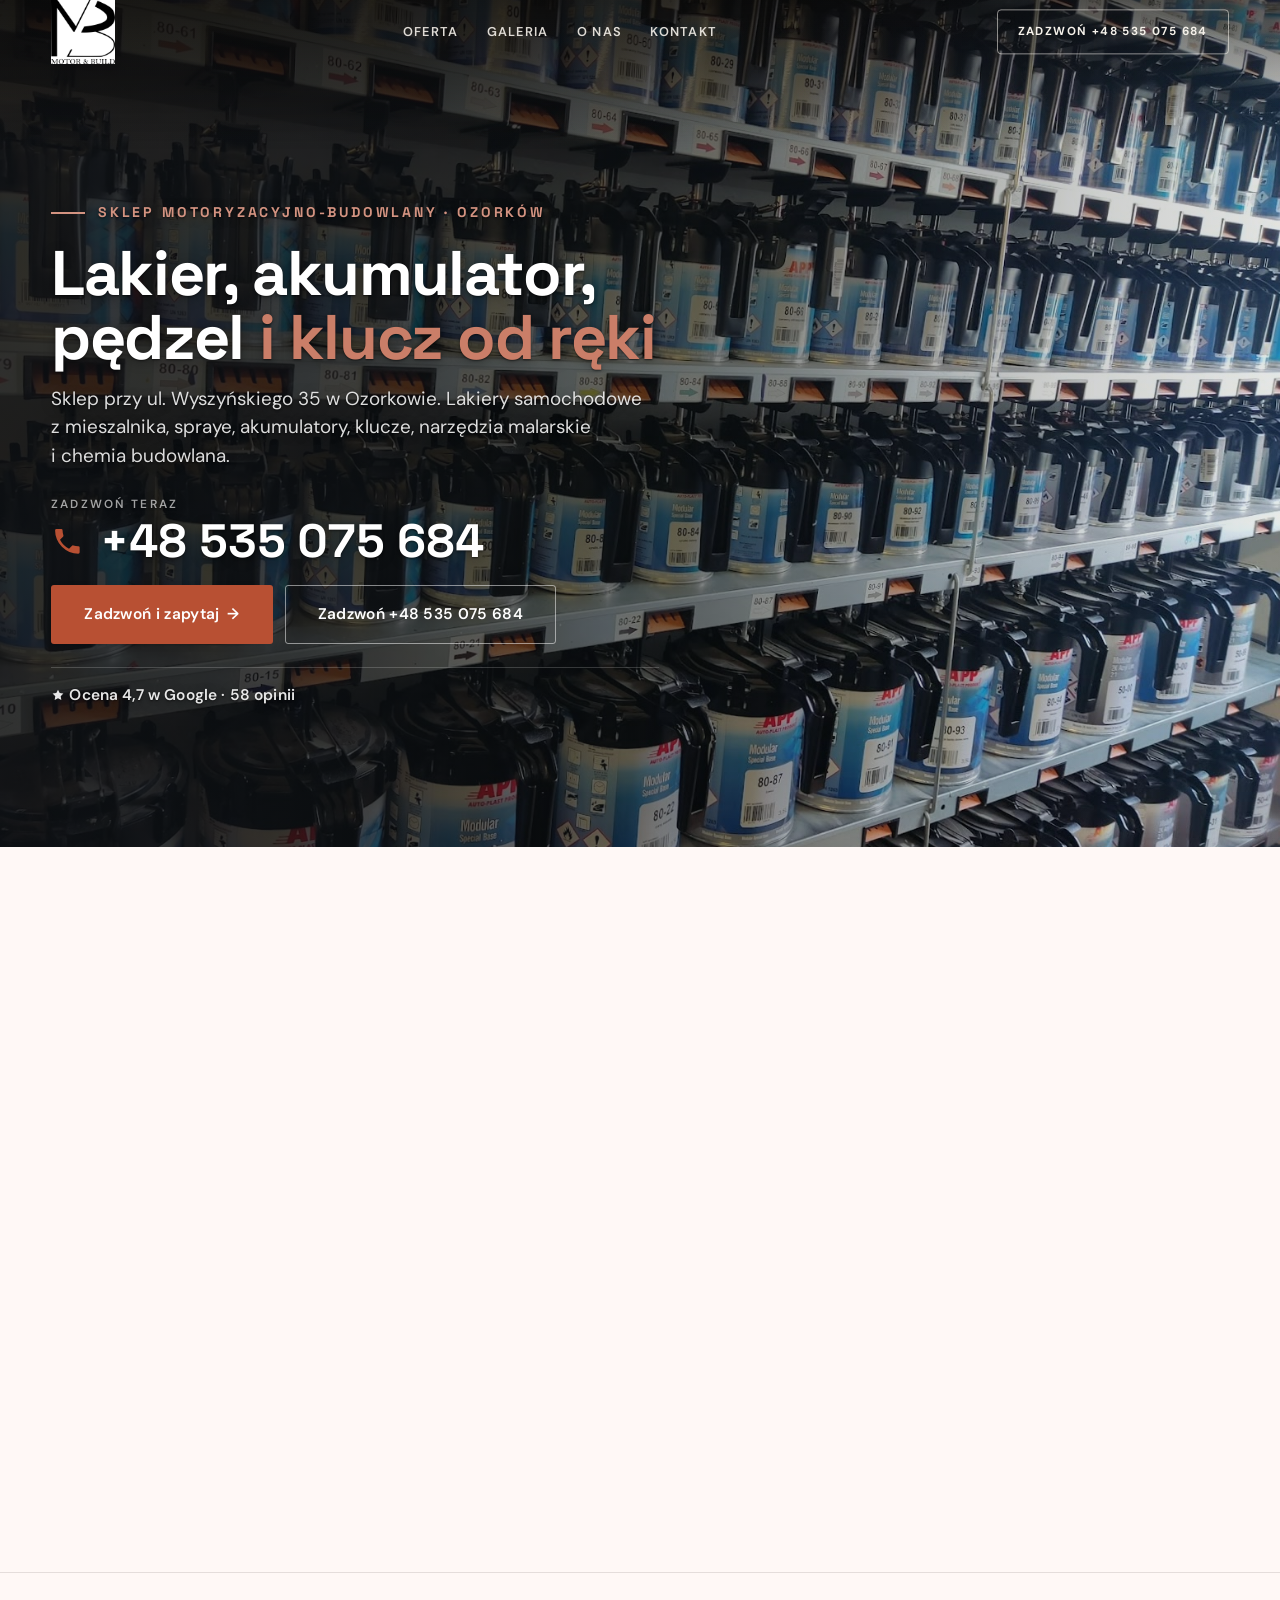
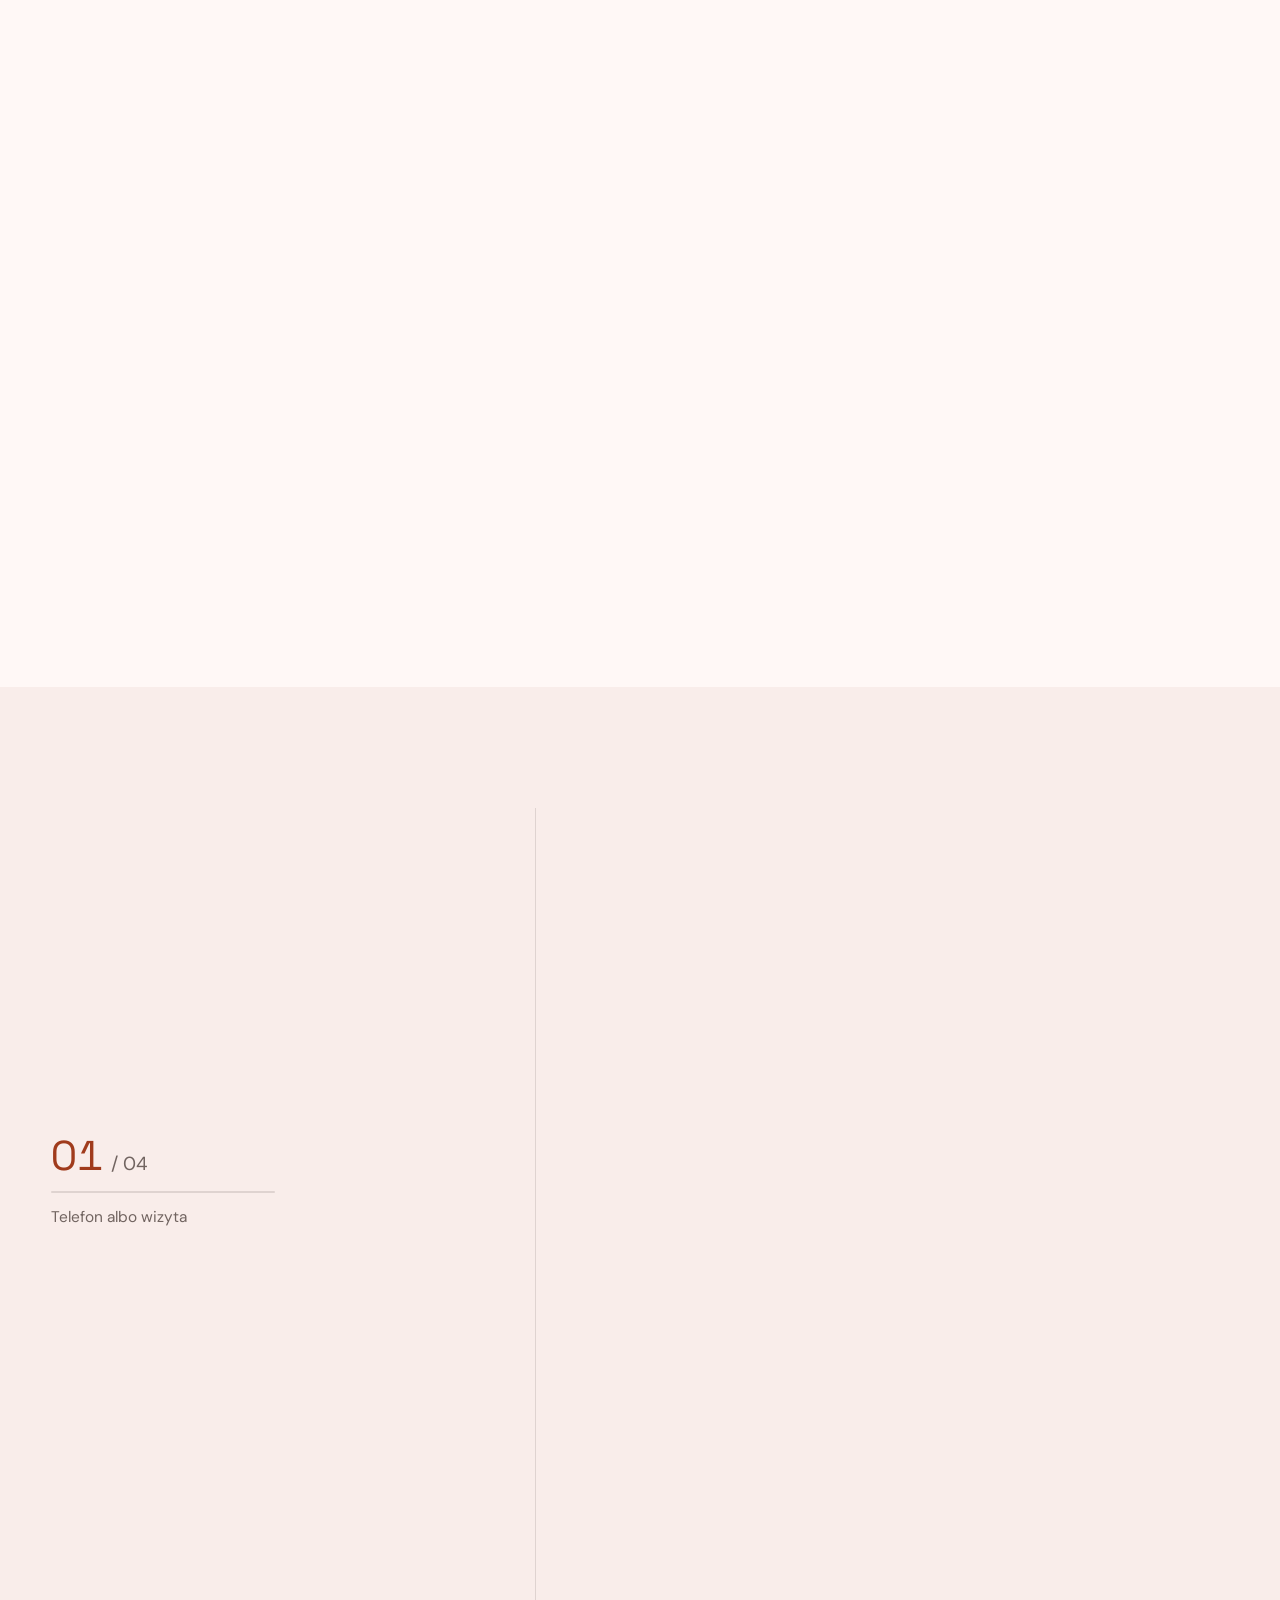
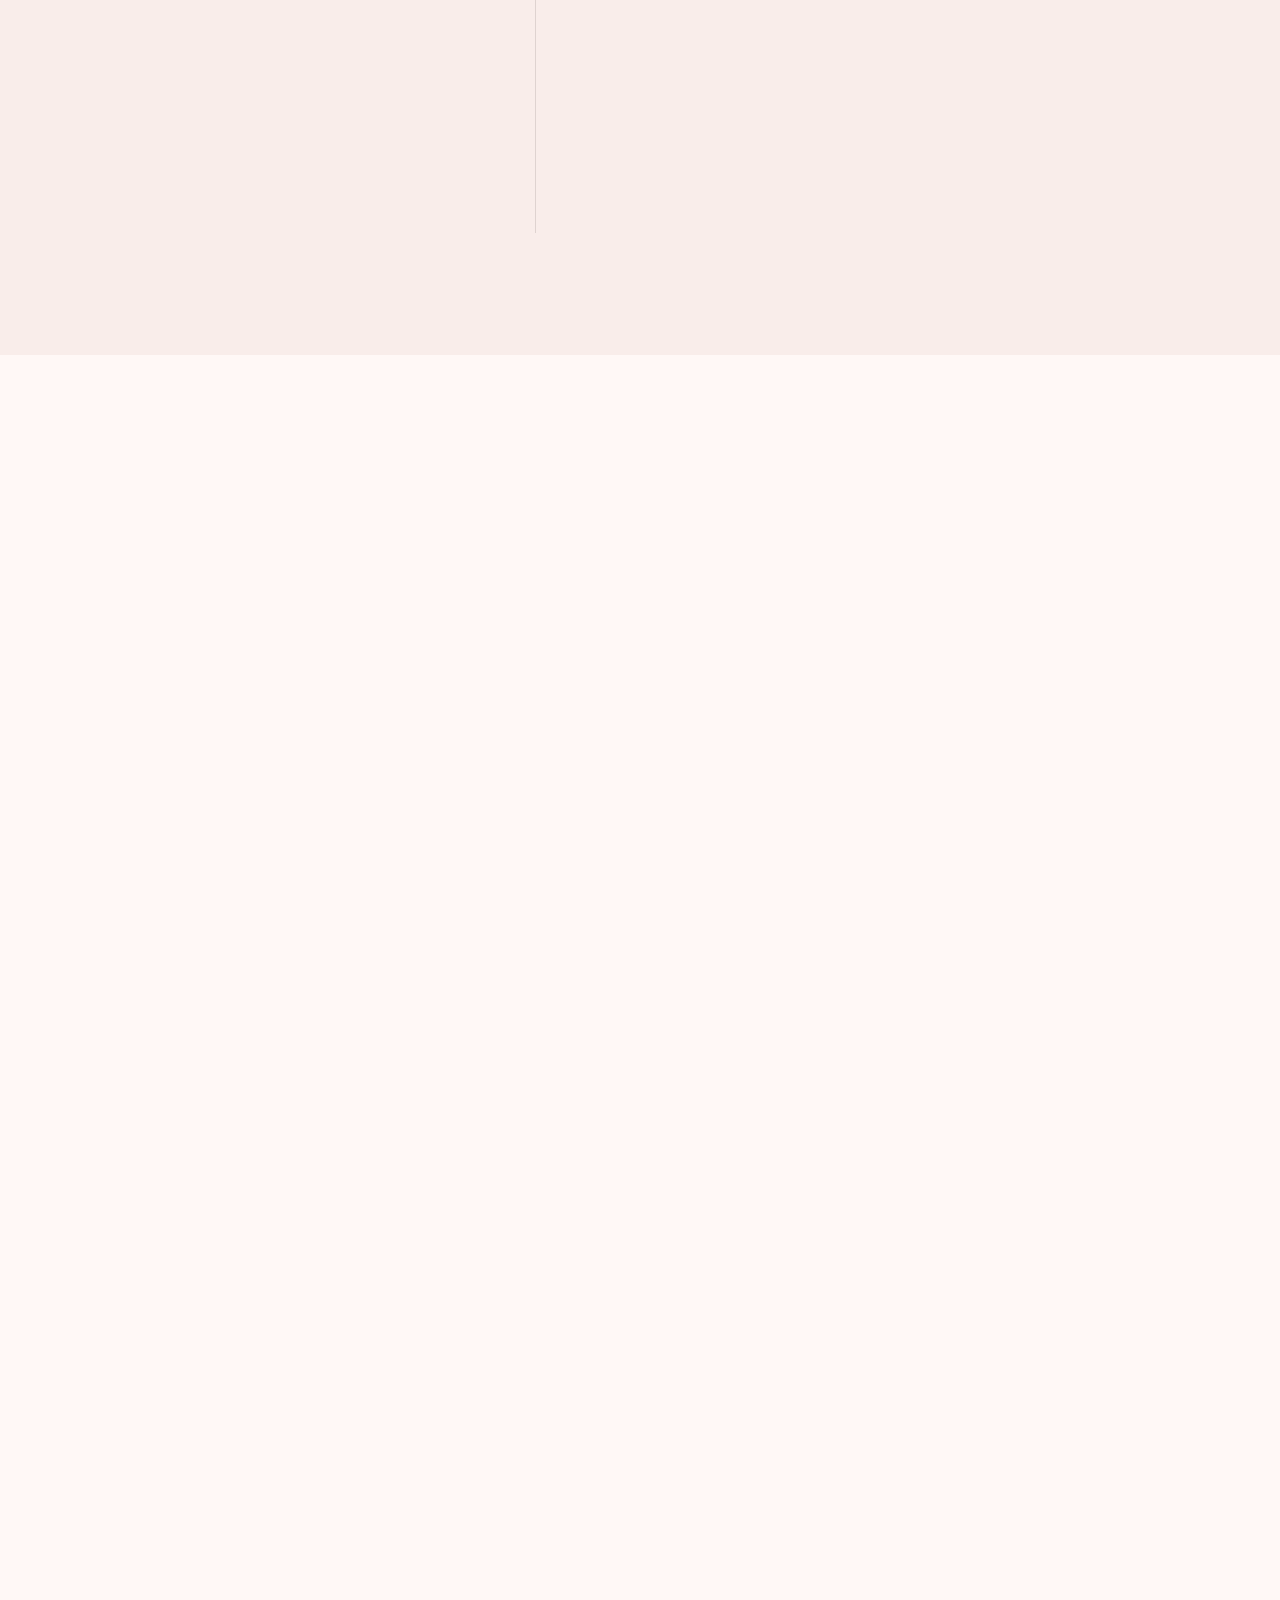
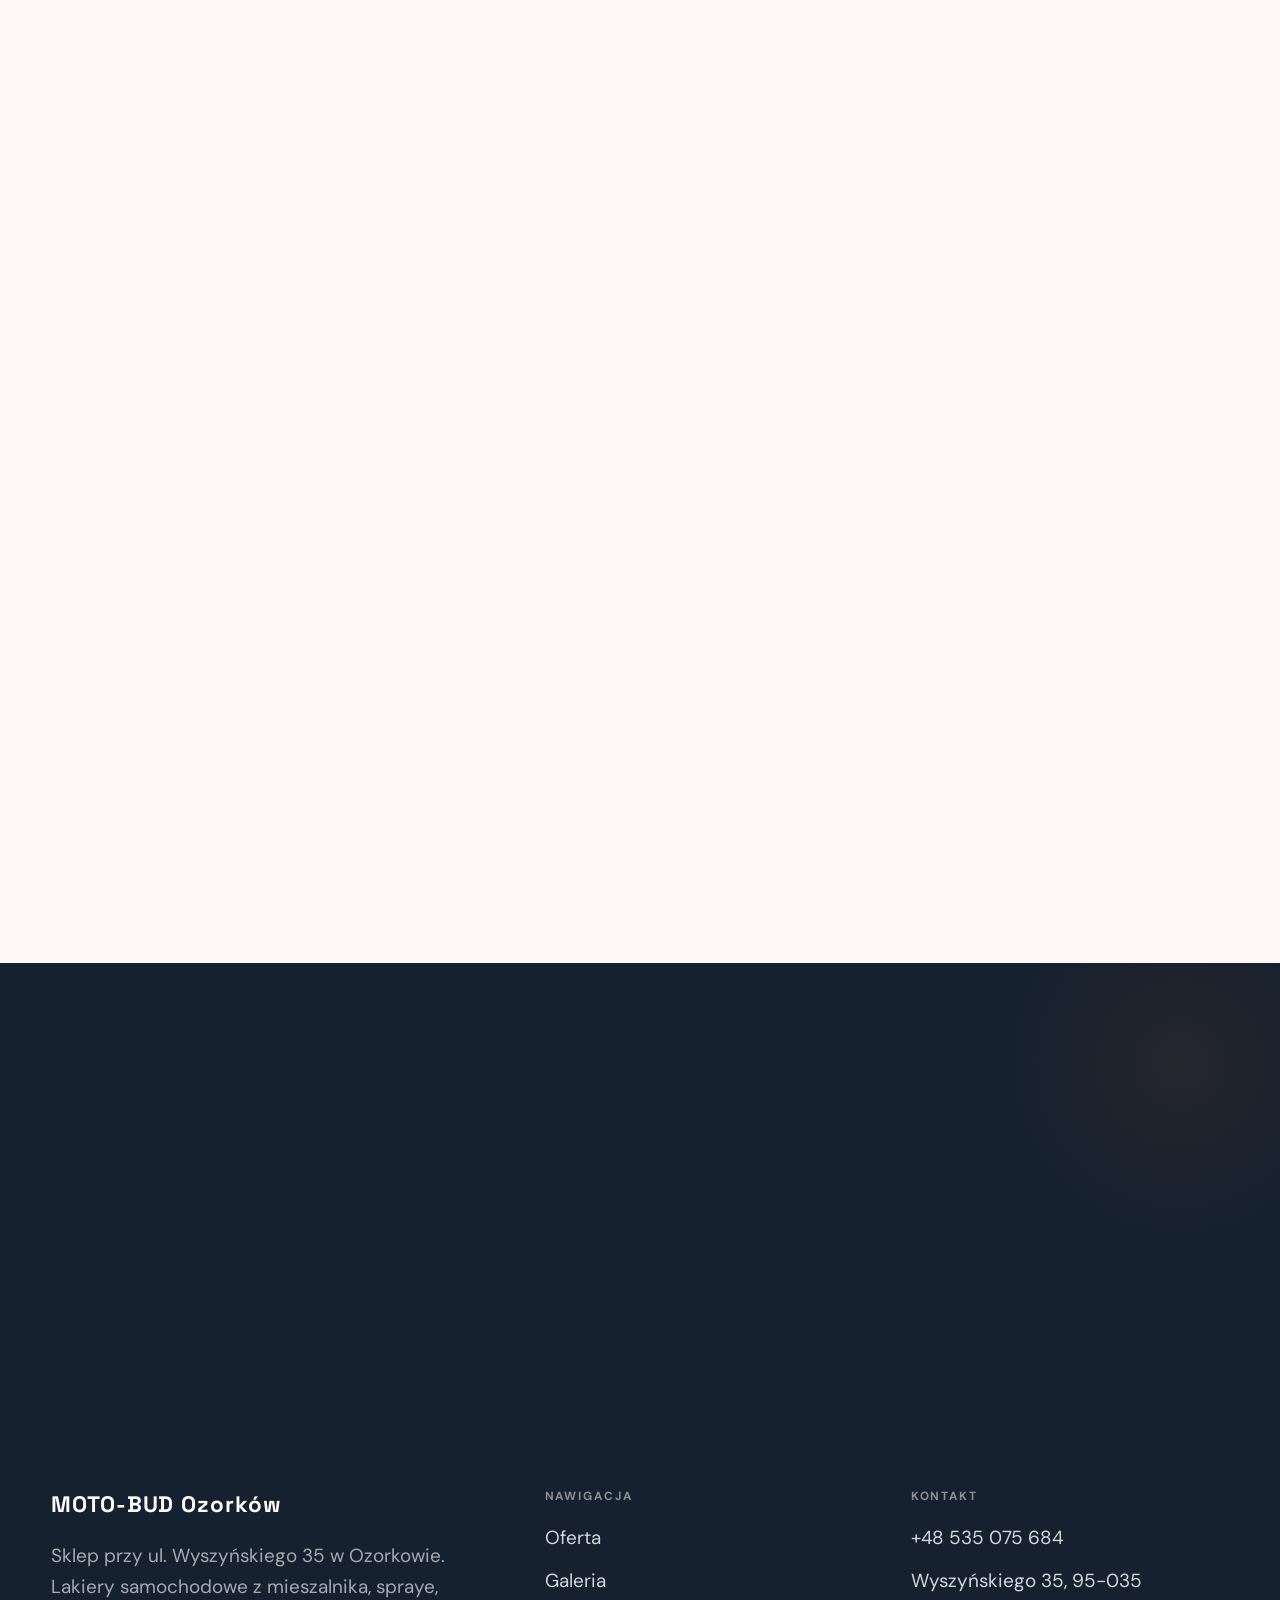
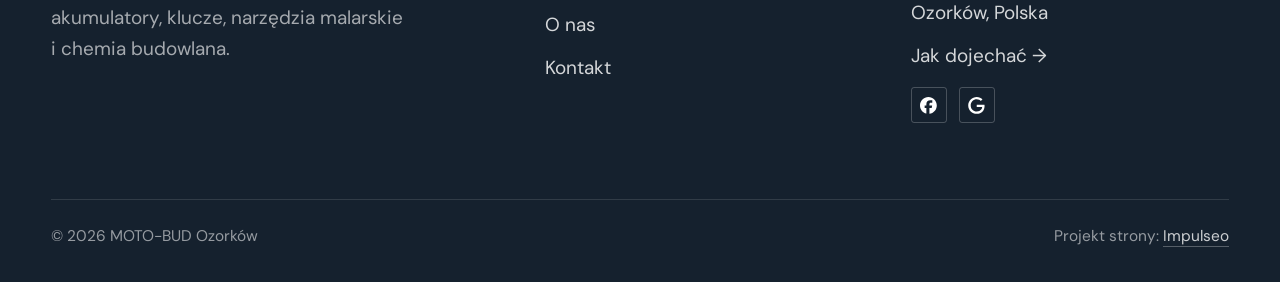
==== index.html @ 3d4677ee "Strona demo: moto-bud-ozorkow" ====
<!DOCTYPE html>
<html lang="pl">
<head>
<meta charset="UTF-8">
<meta name="viewport" content="width=device-width, initial-scale=1.0">
<title>MOTO-BUD Ozorków - sklep motoryzacyjno-budowlany · Ozorków</title>
<meta name="description" content="MOTO-BUD Ozorków - sklep motoryzacyjno-budowlany w Ozorkowie, ul. Wyszyńskiego 35. Lakiery samochodowe z mieszalnika APP, lakiery w sprayu, akumulatory, dorabianie kluczy, narzędzia malarskie, chemia i drobny asortyment budowlany. Pn-pt 8-17, sob 8-13.">
<link rel="canonical" href="https://kris20032.github.io/moto-bud-ozorkow/">
<meta name="robots" content="noindex, nofollow">
<meta property="og:type" content="website">
<meta property="og:locale" content="pl_PL">
<meta property="og:site_name" content="MOTO-BUD Ozorków">
<meta property="og:title" content="MOTO-BUD Ozorków - sklep motoryzacyjno-budowlany · Ozorków">
<meta property="og:description" content="MOTO-BUD Ozorków - sklep motoryzacyjno-budowlany w Ozorkowie, ul. Wyszyńskiego 35. Lakiery samochodowe z mieszalnika APP, lakiery w sprayu, akumulatory, dorabianie kluczy, narzędzia malarskie, chemia i drobny asortyment budowlany. Pn-pt 8-17, sob 8-13.">
<meta property="og:url" content="https://kris20032.github.io/moto-bud-ozorkow/">
<meta property="og:image" content="https://kris20032.github.io/moto-bud-ozorkow/img/og.jpg">
<meta property="og:image:width" content="1200">
<meta property="og:image:height" content="630">
<meta name="twitter:card" content="summary_large_image">
<script type="application/ld+json">{"@context": "https://schema.org", "@type": "LocalBusiness", "name": "MOTO-BUD Ozorków", "url": "https://kris20032.github.io/moto-bud-ozorkow/", "telephone": "+48535075684", "image": "https://kris20032.github.io/moto-bud-ozorkow/img/og.jpg", "areaServed": "Ozorków", "sameAs": ["https://maps.google.com/?cid=6920480624333375373&g_mp=Cidnb29nbGUubWFwcy5wbGFjZXMudjEuUGxhY2VzLlNlYXJjaFRleHQQAhgEIAA", "https://www.facebook.com/p/Moto-Bud-Ozork%C3%B3w-100063483253177/?locale=pl_PL"]}</script>
<link rel="preconnect" href="https://fonts.googleapis.com">
<link rel="preconnect" href="https://fonts.gstatic.com" crossorigin>
<link href="https://fonts.googleapis.com/css2?family=Space+Grotesk:wght@500;600;700&family=DM+Sans:opsz,wght@9..40,400;9..40,500;9..40,600&display=swap" rel="stylesheet">
<link rel="stylesheet" href="assets/styles.css?v=71393c05">
</head>
<body>

<header class="nav">
  <div class="wrap nav-inner">
    <a class="brand brand-has-logo" href="index.html"><img class="brand-logo" src="img/logo.jpg" alt="MOTO-BUD Ozorków" width="720" height="720" decoding="async"></a>
    <nav class="nav-links">
      <a href="oferta.html">Oferta</a>
      <a href="realizacje.html">Galeria</a>
      <a href="o-nas.html">O nas</a>
      <a href="kontakt.html">Kontakt</a>
      <a href="tel:+48535075684" class="btn btn-accent">Zadzwoń +48 535 075 684</a>
    </nav>
    <button class="nav-toggle" aria-label="Menu"><span></span><span></span><span></span></button>
  </div>
</header>

<main>
<section class="hero-fach">
  <img class="hf-photo" src="img/hero.jpg" fetchpriority="high" alt="MOTO-BUD Ozorków" width="1554" height="1154">
  <div class="hf-panel">
    <div class="hf-inner">
      <span class="hf-kicker">Sklep motoryzacyjno-budowlany · Ozorków</span>
      <h1 class="hf-title">Lakier, akumulator, pędzel <em>i klucz od ręki</em></h1>
      <p class="hf-lead">Sklep przy ul. Wyszyńskiego 35 w Ozorkowie. Lakiery samochodowe z mieszalnika, spraye, akumulatory, klucze, narzędzia malarskie i chemia budowlana.</p>
      <a class="hf-phone" href="tel:+48535075684"><span class="hf-phone-lab">Zadzwoń teraz</span><span class="hf-phone-num"><svg class="ico-tel" width="16" height="16" viewBox="0 0 24 24" fill="none" aria-hidden="true"><path d="M6.6 10.8a15.5 15.5 0 0 0 6.6 6.6l2.2-2.2a1 1 0 0 1 1-.24 11.4 11.4 0 0 0 3.6.58 1 1 0 0 1 1 1V20a1 1 0 0 1-1 1A17 17 0 0 1 3 4a1 1 0 0 1 1-1h3.5a1 1 0 0 1 1 1c0 1.25.2 2.46.58 3.6a1 1 0 0 1-.25 1l-2.23 2.2Z" fill="currentColor"/></svg> +48 535 075 684</span></a>
      <div class="hf-actions">
        <a href="kontakt.html" class="btn btn-accent">Zadzwoń i zapytaj <span class="arr">→</span></a>
        <a href="tel:+48535075684" class="btn btn-ghost hf-ghost">Zadzwoń +48 535 075 684</a>
      </div>
      <div class="hf-trust"><svg class="ico-star" width="14" height="14" viewBox="0 0 24 24" style="vertical-align:-2px" aria-hidden="true"><path d="M12 2.8l2.85 5.8 6.4.93-4.63 4.5 1.1 6.37L12 17.4l-5.72 3 1.1-6.37-4.63-4.5 6.4-.93L12 2.8Z" fill="currentColor"/></svg> Ocena 4,7 w Google · 58 opinii</div>
    </div>
  </div>
</section>
<section class="objawy">
  <div class="wrap">
    <div class="head reveal">
      <span class="eyebrow">Najczęściej po to przychodzicie</span>
      <h2>Czego szukasz?</h2>
      <p>Jeśli czegoś akurat nie ma na półce, powiemy, kiedy będzie - zwykle tego samego albo następnego dnia.</p>
    </div>
    <div class="obj-grid">
      <a class="obj-tile reveal" href="kontakt.html"><span class="ot-row"><span class="ot-name">Lakier do auta</span><span class="ot-arr" aria-hidden="true">→</span></span></a>
      <a class="obj-tile reveal" href="kontakt.html"><span class="ot-row"><span class="ot-name">Lakier w sprayu</span><span class="ot-arr" aria-hidden="true">→</span></span></a>
      <a class="obj-tile reveal" href="kontakt.html"><span class="ot-row"><span class="ot-name">Akumulator</span><span class="ot-arr" aria-hidden="true">→</span></span></a>
      <a class="obj-tile reveal" href="kontakt.html"><span class="ot-row"><span class="ot-name">Dorobienie klucza</span><span class="ot-arr" aria-hidden="true">→</span></span></a>
      <a class="obj-tile reveal" href="kontakt.html"><span class="ot-row"><span class="ot-name">Pędzle i wałki</span><span class="ot-arr" aria-hidden="true">→</span></span></a>
      <a class="obj-tile reveal" href="kontakt.html"><span class="ot-row"><span class="ot-name">Kleje i chemia</span><span class="ot-arr" aria-hidden="true">→</span></span></a>
    </div>
  </div>
</section>
<section class="opinie-mini" aria-label="Opinie klientów">
  <div class="wrap">
    <div class="om-row">
      <div class="om-item reveal"><blockquote>„Przemiły, sympatyczny właściciel, cierpliwy i uprzejmy.”</blockquote><span class="om-autor">Anna</span></div>
      <div class="om-item reveal"><blockquote>„Potwierdzam fachowa i miła obsługa, pan sprawdził stan starego akumulatora oraz ładowanie w samochodzie prz…”</blockquote><span class="om-autor">Sylwia Chojnacka</span></div>
      <div class="om-item reveal"><blockquote>„Wszystko jest czego potrzeba, a jeśli czegoś nie ma to z reguły jest tego samego dnia, albo dnia następnego.”</blockquote><span class="om-autor">Robert W</span></div>
    </div>
  </div>
</section>
<section class="gateways-band">
  <div class="wrap">
    <div class="gateways">
      <a href="oferta.html" class="gateway reveal"><img src="img/about.jpg" alt="Lakiery samochodowe z mieszalnika" loading="lazy" width="1600" height="2133" decoding="async"><span class="g-ttl">Lakiery samochodowe z mieszalnika</span></a>
      <a href="oferta.html" class="gateway reveal"><img src="img/g3.jpg" alt="Lakiery w sprayu" loading="lazy" width="1600" height="2133" decoding="async"><span class="g-ttl">Lakiery w sprayu</span></a>
      <a href="oferta.html" class="gateway reveal"><img src="img/g4.jpg" alt="Dorabianie kluczy" loading="lazy" width="1600" height="2133" decoding="async"><span class="g-ttl">Dorabianie kluczy</span></a>
    </div>
  </div>
</section>
<section class="proces proces-os fachowcy">
  <div class="wrap proc-grid">
    <div class="proc-side">
      <div class="head reveal">
        <span class="eyebrow">Jak pracujemy</span>
        <h2>Wiesz, na czym stoisz - na każdym etapie</h2>
        <p>Od pytania o towar do odbioru w sklepie - krok po kroku.</p>
      </div>
      <div class="proc-count" aria-hidden="true"><span class="pc-cur">01</span><span class="pc-all">/ 04</span></div>
      <div class="proc-bar" aria-hidden="true"><i></i></div>
      <p class="proc-now" aria-hidden="true">Telefon albo wizyta</p>
    </div>
    <ol class="proces-line">
      <li class="reveal"><span class="pno">01</span><h3>Telefon albo wizyta</h3><p>Zadzwoń z pytaniem albo wpadnij na Wyszyńskiego 35. Od razu powiemy, czy towar jest na miejscu.</p></li>
      <li class="reveal"><span class="pno">02</span><h3>Dobór</h3><p>Pomożemy dobrać lakier, akumulator czy narzędzie do tego, co robisz.</p></li>
      <li class="reveal"><span class="pno">03</span><h3>Zamówienie</h3><p>Jeśli czegoś brakuje, zamawiamy. Zwykle jest na ten sam albo następny dzień.</p></li>
      <li class="reveal"><span class="pno">04</span><h3>Odbiór</h3><p>Odbierasz w sklepie w godzinach otwarcia, od poniedziałku do soboty.</p></li>
    </ol>
  </div>
</section>
<section>
  <div class="wrap">
    <div class="head reveal">
      <span class="eyebrow">Galeria</span>
      <h2>Zajrzyj do sklepu</h2>
      <p>Regały przy Wyszyńskiego 35 - tak wygląda sklep od środka.</p>
    </div>
    <div class="gallery">
      <div class="tile t-two3 reveal"><img src="img/g1.jpg" alt="MOTO-BUD Ozorków" loading="lazy" width="1600" height="1200" decoding="async"></div>
      <div class="tile t-third reveal"><img src="img/g2.jpg" alt="MOTO-BUD Ozorków" loading="lazy" width="1534" height="1126" decoding="async"></div>
      <div class="tile t-third reveal"><img src="img/g5.jpg" alt="MOTO-BUD Ozorków" loading="lazy" width="1464" height="2018" decoding="async"></div>
      <div class="tile t-third reveal"><img src="img/g6.jpg" alt="MOTO-BUD Ozorków" loading="lazy" width="1600" height="2133" decoding="async"></div>
    </div>
    <div style="margin-top:var(--space-7)" class="reveal"><a href="realizacje.html" class="btn btn-accent">Pełna galeria <span class="arr">→</span></a></div>
  </div>
</section>
<section class="fach-uslugi">
  <div class="wrap">
    <div class="head reveal">
      <span class="eyebrow">Asortyment</span>
      <h2>Co kupisz u nas na miejscu</h2>
      <p>To, po co przychodzicie najczęściej - z krótkim opisem.</p>
    </div>
    <ul class="fu-list">
      <li class="fu-row reveal"><div class="fu-name">Lakiery samochodowe z mieszalnika</div><div class="fu-desc">Mamy bank mieszalniczy APP Modular i wzornik kolorów Colorbox. Podaj kod lakieru albo dobierz odcień ze wzornika.</div><a class="fu-cta" href="kontakt.html">Zapytaj <span class="arr">→</span></a></li>
      <li class="fu-row reveal"><div class="fu-name">Lakiery w sprayu</div><div class="fu-desc">Spraye w wielu kolorach na półce - do zaprawek, felg i drobnych prac w garażu.</div><a class="fu-cta" href="kontakt.html">Zapytaj <span class="arr">→</span></a></li>
      <li class="fu-row reveal"><div class="fu-name">Dorabianie kluczy</div><div class="fu-desc">Cała ściana surówek kluczy. Przynieś swój klucz i zapytaj o kopię.</div><a class="fu-cta" href="kontakt.html">Zapytaj <span class="arr">→</span></a></li>
      <li class="fu-row reveal"><div class="fu-name">Akumulatory</div><div class="fu-desc">Akumulatory Akcel na miejscu. Przy okazji sprawdzimy stary akumulator i ładowanie w aucie.</div><a class="fu-cta" href="kontakt.html">Zapytaj <span class="arr">→</span></a></li>
      <li class="fu-row reveal"><div class="fu-name">Narzędzia malarskie i tynkarskie</div><div class="fu-desc">Pędzle, wałki, szpachelki, pace i listwy - wszystko, co trzeba do malowania i drobnego remontu.</div><a class="fu-cta" href="kontakt.html">Zapytaj <span class="arr">→</span></a></li>
      <li class="fu-row reveal"><div class="fu-name">Chemia i drobiazgi do auta</div><div class="fu-desc">Kleje montażowe, chemia budowlana i samochodowa, zapachy do auta. Czego nie ma, sprowadzimy.</div><a class="fu-cta" href="kontakt.html">Zapytaj <span class="arr">→</span></a></li>
    </ul>
    <div style="margin-top:var(--space-7)" class="reveal"><a href="oferta.html" class="btn btn-ghost">Pełna oferta <span class="arr">→</span></a></div>
  </div>
</section>
<section class="stopklatka" aria-hidden="true">
  <div class="stk-bg" style="background-image:url(img/stk.jpg)"></div>
</section>
<section class="opinie">
  <div class="wrap">
    <div class="head center reveal">
      <span class="eyebrow">Opinie</span>
      <h2>Co mówią klienci</h2>
    </div>
    <p class="op-meta reveal"><span class="g-badge"><svg class="gb-ico" viewBox="0 0 24 24" width="18" height="18" aria-hidden="true"><path fill="#4285F4" d="M22.56 12.25c0-.78-.07-1.53-.2-2.25H12v4.26h5.92c-.26 1.37-1.04 2.53-2.21 3.31v2.77h3.57c2.08-1.92 3.28-4.74 3.28-8.09z"/><path fill="#34A853" d="M12 23c2.97 0 5.46-.98 7.28-2.66l-3.57-2.77c-.98.66-2.23 1.06-3.71 1.06-2.86 0-5.29-1.93-6.16-4.53H2.18v2.84C3.99 20.53 7.7 23 12 23z"/><path fill="#FBBC05" d="M5.84 14.09c-.22-.66-.35-1.36-.35-2.09s.13-1.43.35-2.09V7.07H2.18C1.43 8.55 1 10.22 1 12s.43 3.45 1.18 4.93l2.85-2.22.81-.62z"/><path fill="#EA4335" d="M12 5.38c1.62 0 3.06.56 4.21 1.64l3.15-3.15C17.45 2.09 14.97 1 12 1 7.7 1 3.99 3.47 2.18 7.07l3.66 2.84c.87-2.6 3.3-4.53 6.16-4.53z"/></svg><b class="gb-ocena">4,7</b><svg class="gb-stars" viewBox="0 0 90 18" width="74" height="14.8" aria-hidden="true"><g fill="currentColor" opacity=".26"><path transform="translate(0,0)" d="M9 1.6l2.2 4.46 4.92.72-3.56 3.47.84 4.9L9 12.74l-4.4 2.31.84-4.9L1.88 6.68l4.92-.72L9 1.6Z"/><path transform="translate(18,0)" d="M9 1.6l2.2 4.46 4.92.72-3.56 3.47.84 4.9L9 12.74l-4.4 2.31.84-4.9L1.88 6.68l4.92-.72L9 1.6Z"/><path transform="translate(36,0)" d="M9 1.6l2.2 4.46 4.92.72-3.56 3.47.84 4.9L9 12.74l-4.4 2.31.84-4.9L1.88 6.68l4.92-.72L9 1.6Z"/><path transform="translate(54,0)" d="M9 1.6l2.2 4.46 4.92.72-3.56 3.47.84 4.9L9 12.74l-4.4 2.31.84-4.9L1.88 6.68l4.92-.72L9 1.6Z"/><path transform="translate(72,0)" d="M9 1.6l2.2 4.46 4.92.72-3.56 3.47.84 4.9L9 12.74l-4.4 2.31.84-4.9L1.88 6.68l4.92-.72L9 1.6Z"/></g><clipPath id="gs940"><rect x="0" y="0" width="84.6" height="18"/></clipPath><g fill="#FBBC04" clip-path="url(#gs940)"><path transform="translate(0,0)" d="M9 1.6l2.2 4.46 4.92.72-3.56 3.47.84 4.9L9 12.74l-4.4 2.31.84-4.9L1.88 6.68l4.92-.72L9 1.6Z"/><path transform="translate(18,0)" d="M9 1.6l2.2 4.46 4.92.72-3.56 3.47.84 4.9L9 12.74l-4.4 2.31.84-4.9L1.88 6.68l4.92-.72L9 1.6Z"/><path transform="translate(36,0)" d="M9 1.6l2.2 4.46 4.92.72-3.56 3.47.84 4.9L9 12.74l-4.4 2.31.84-4.9L1.88 6.68l4.92-.72L9 1.6Z"/><path transform="translate(54,0)" d="M9 1.6l2.2 4.46 4.92.72-3.56 3.47.84 4.9L9 12.74l-4.4 2.31.84-4.9L1.88 6.68l4.92-.72L9 1.6Z"/><path transform="translate(72,0)" d="M9 1.6l2.2 4.46 4.92.72-3.56 3.47.84 4.9L9 12.74l-4.4 2.31.84-4.9L1.88 6.68l4.92-.72L9 1.6Z"/></g></svg><span class="gb-txt">58 opinii w Google</span></span></p>
    <p class="op-meta reveal"><a class="op-google" href="https://maps.google.com/?cid=6920480624333375373&amp;g_mp=Cidnb29nbGUubWFwcy5wbGFjZXMudjEuUGxhY2VzLlNlYXJjaFRleHQQAhgEIAA" target="_blank" rel="noopener"><svg class="op-g-ico" viewBox="0 0 24 24" width="17" height="17" aria-hidden="true"><path fill="#4285F4" d="M22.56 12.25c0-.78-.07-1.53-.2-2.25H12v4.26h5.92c-.26 1.37-1.04 2.53-2.21 3.31v2.77h3.57c2.08-1.92 3.28-4.74 3.28-8.09z"/><path fill="#34A853" d="M12 23c2.97 0 5.46-.98 7.28-2.66l-3.57-2.77c-.98.66-2.23 1.06-3.71 1.06-2.86 0-5.29-1.93-6.16-4.53H2.18v2.84C3.99 20.53 7.7 23 12 23z"/><path fill="#FBBC05" d="M5.84 14.09c-.22-.66-.35-1.36-.35-2.09s.13-1.43.35-2.09V7.07H2.18C1.43 8.55 1 10.22 1 12s.43 3.45 1.18 4.93l2.85-2.22.81-.62z"/><path fill="#EA4335" d="M12 5.38c1.62 0 3.06.56 4.21 1.64l3.15-3.15C17.45 2.09 14.97 1 12 1 7.7 1 3.99 3.47 2.18 7.07l3.66 2.84c.87-2.6 3.3-4.53 6.16-4.53z"/></svg><span>Zobacz opinie w Google</span><span class="arr">→</span></a></p>
    <div class="opinie-grid">
      <figure class="op-card reveal"><span class="op-star"><svg class="ico-star" width="14" height="14" viewBox="0 0 24 24" style="vertical-align:-2px" aria-hidden="true"><path d="M12 2.8l2.85 5.8 6.4.93-4.63 4.5 1.1 6.37L12 17.4l-5.72 3 1.1-6.37-4.63-4.5 6.4-.93L12 2.8Z" fill="currentColor"/></svg><svg class="ico-star" width="14" height="14" viewBox="0 0 24 24" style="vertical-align:-2px" aria-hidden="true"><path d="M12 2.8l2.85 5.8 6.4.93-4.63 4.5 1.1 6.37L12 17.4l-5.72 3 1.1-6.37-4.63-4.5 6.4-.93L12 2.8Z" fill="currentColor"/></svg><svg class="ico-star" width="14" height="14" viewBox="0 0 24 24" style="vertical-align:-2px" aria-hidden="true"><path d="M12 2.8l2.85 5.8 6.4.93-4.63 4.5 1.1 6.37L12 17.4l-5.72 3 1.1-6.37-4.63-4.5 6.4-.93L12 2.8Z" fill="currentColor"/></svg><svg class="ico-star" width="14" height="14" viewBox="0 0 24 24" style="vertical-align:-2px" aria-hidden="true"><path d="M12 2.8l2.85 5.8 6.4.93-4.63 4.5 1.1 6.37L12 17.4l-5.72 3 1.1-6.37-4.63-4.5 6.4-.93L12 2.8Z" fill="currentColor"/></svg><svg class="ico-star" width="14" height="14" viewBox="0 0 24 24" style="vertical-align:-2px" aria-hidden="true"><path d="M12 2.8l2.85 5.8 6.4.93-4.63 4.5 1.1 6.37L12 17.4l-5.72 3 1.1-6.37-4.63-4.5 6.4-.93L12 2.8Z" fill="currentColor"/></svg></span><blockquote>Przemiły, sympatyczny właściciel, cierpliwy i uprzejmy. Wszystko co potrzebne da się tu kupić, dopasować i zawsze w dobrej cenie. do tego bogaty, wszechstronny asortyment. polecam.</blockquote><span class="op-autor">Anna</span></figure>
      <figure class="op-card reveal"><span class="op-star"><svg class="ico-star" width="14" height="14" viewBox="0 0 24 24" style="vertical-align:-2px" aria-hidden="true"><path d="M12 2.8l2.85 5.8 6.4.93-4.63 4.5 1.1 6.37L12 17.4l-5.72 3 1.1-6.37-4.63-4.5 6.4-.93L12 2.8Z" fill="currentColor"/></svg><svg class="ico-star" width="14" height="14" viewBox="0 0 24 24" style="vertical-align:-2px" aria-hidden="true"><path d="M12 2.8l2.85 5.8 6.4.93-4.63 4.5 1.1 6.37L12 17.4l-5.72 3 1.1-6.37-4.63-4.5 6.4-.93L12 2.8Z" fill="currentColor"/></svg><svg class="ico-star" width="14" height="14" viewBox="0 0 24 24" style="vertical-align:-2px" aria-hidden="true"><path d="M12 2.8l2.85 5.8 6.4.93-4.63 4.5 1.1 6.37L12 17.4l-5.72 3 1.1-6.37-4.63-4.5 6.4-.93L12 2.8Z" fill="currentColor"/></svg><svg class="ico-star" width="14" height="14" viewBox="0 0 24 24" style="vertical-align:-2px" aria-hidden="true"><path d="M12 2.8l2.85 5.8 6.4.93-4.63 4.5 1.1 6.37L12 17.4l-5.72 3 1.1-6.37-4.63-4.5 6.4-.93L12 2.8Z" fill="currentColor"/></svg><svg class="ico-star" width="14" height="14" viewBox="0 0 24 24" style="vertical-align:-2px" aria-hidden="true"><path d="M12 2.8l2.85 5.8 6.4.93-4.63 4.5 1.1 6.37L12 17.4l-5.72 3 1.1-6.37-4.63-4.5 6.4-.93L12 2.8Z" fill="currentColor"/></svg></span><blockquote>Potwierdzam fachowa i miła obsługa, pan sprawdził stan starego akumulatora oraz ładowanie w samochodzie przy okazji kupiłem jeszcze klej montażowy</blockquote><span class="op-autor">Sylwia Chojnacka</span></figure>
      <figure class="op-card reveal"><span class="op-star"><svg class="ico-star" width="14" height="14" viewBox="0 0 24 24" style="vertical-align:-2px" aria-hidden="true"><path d="M12 2.8l2.85 5.8 6.4.93-4.63 4.5 1.1 6.37L12 17.4l-5.72 3 1.1-6.37-4.63-4.5 6.4-.93L12 2.8Z" fill="currentColor"/></svg><svg class="ico-star" width="14" height="14" viewBox="0 0 24 24" style="vertical-align:-2px" aria-hidden="true"><path d="M12 2.8l2.85 5.8 6.4.93-4.63 4.5 1.1 6.37L12 17.4l-5.72 3 1.1-6.37-4.63-4.5 6.4-.93L12 2.8Z" fill="currentColor"/></svg><svg class="ico-star" width="14" height="14" viewBox="0 0 24 24" style="vertical-align:-2px" aria-hidden="true"><path d="M12 2.8l2.85 5.8 6.4.93-4.63 4.5 1.1 6.37L12 17.4l-5.72 3 1.1-6.37-4.63-4.5 6.4-.93L12 2.8Z" fill="currentColor"/></svg><svg class="ico-star" width="14" height="14" viewBox="0 0 24 24" style="vertical-align:-2px" aria-hidden="true"><path d="M12 2.8l2.85 5.8 6.4.93-4.63 4.5 1.1 6.37L12 17.4l-5.72 3 1.1-6.37-4.63-4.5 6.4-.93L12 2.8Z" fill="currentColor"/></svg><svg class="ico-star" width="14" height="14" viewBox="0 0 24 24" style="vertical-align:-2px" aria-hidden="true"><path d="M12 2.8l2.85 5.8 6.4.93-4.63 4.5 1.1 6.37L12 17.4l-5.72 3 1.1-6.37-4.63-4.5 6.4-.93L12 2.8Z" fill="currentColor"/></svg></span><blockquote>Wszystko jest czego potrzeba, a jeśli czegoś nie ma to z reguły jest tego samego dnia, albo dnia następnego. Ogólnie polecam ten sklep.</blockquote><span class="op-autor">Robert W</span></figure>
    </div>
  </div>
</section>
<section class="cta">
  <div class="wrap">
    <div class="reveal">
      <span class="eyebrow">Zapraszamy</span>
      <h2>Szukasz czegoś do auta albo do remontu?</h2>
      <p>Zapytaj o towar przez telefon albo wpadnij na Wyszyńskiego 35. Czego nie ma na półce, zwykle jest na następny dzień.</p>
    </div>
    <div class="cta-actions reveal">
      <a href="kontakt.html" class="btn btn-light">Zadzwoń i zapytaj <span class="arr">→</span></a>
      <a href="tel:+48535075684" class="btn btn-ghost btn-ghost-cta">+48 535 075 684</a>
    </div>
  </div>
</section>
</main>

<footer>
  <div class="wrap">
    <div class="foot-grid">
      <div class="foot-brand">
        <div class="name">MOTO-BUD Ozorków</div>
        <p>Sklep przy ul. Wyszyńskiego 35 w Ozorkowie. Lakiery samochodowe z mieszalnika, spraye, akumulatory, klucze, narzędzia malarskie i chemia budowlana.</p>
      </div>
      <div class="foot-col">
        <h4>Nawigacja</h4>
        <a href="oferta.html">Oferta</a>
        <a href="realizacje.html">Galeria</a>
        <a href="o-nas.html">O nas</a>
        <a href="kontakt.html">Kontakt</a>
      </div>
      <div class="foot-col">
        <h4>Kontakt</h4>
        <a href="tel:+48535075684">+48 535 075 684</a>
        <p>Wyszyńskiego 35, 95-035 Ozorków, Polska</p>
        <a href="https://maps.google.com/?cid=6920480624333375373&g_mp=Cidnb29nbGUubWFwcy5wbGFjZXMudjEuUGxhY2VzLlNlYXJjaFRleHQQAhgEIAA" target="_blank" rel="noopener">Jak dojechać →</a>
      <div class="foot-soc">
        <a class="soc" href="https://www.facebook.com/p/Moto-Bud-Ozork%C3%B3w-100063483253177/?locale=pl_PL" target="_blank" rel="noopener" aria-label="Facebook - MOTO-BUD Ozorków"><svg viewBox="0 0 24 24" aria-hidden="true" focusable="false"><path d="M9.101 23.691v-7.98H6.627v-3.667h2.474v-1.58c0-4.085 1.848-5.978 5.858-5.978.401 0 .955.042 1.468.103a8.68 8.68 0 0 1 1.141.195v3.325a8.623 8.623 0 0 0-.653-.036 26.805 26.805 0 0 0-.733-.009c-.707 0-1.259.096-1.675.309a1.686 1.686 0 0 0-.679.622c-.258.42-.374.995-.374 1.752v1.297h3.919l-.386 2.103-.287 1.564h-3.246v8.245C19.396 23.238 24 18.179 24 12.044c0-6.627-5.373-12-12-12s-12 5.373-12 12c0 5.628 3.874 10.35 9.101 11.647Z" fill="currentColor"/></svg></a>
        <a class="soc" href="https://maps.google.com/?cid=6920480624333375373&g_mp=Cidnb29nbGUubWFwcy5wbGFjZXMudjEuUGxhY2VzLlNlYXJjaFRleHQQAhgEIAA" target="_blank" rel="noopener" aria-label="Google - MOTO-BUD Ozorków"><svg viewBox="0 0 24 24" aria-hidden="true" focusable="false"><path d="M12.48 10.92v3.28h7.84c-.24 1.84-.853 3.187-1.787 4.133-1.147 1.147-2.933 2.4-6.053 2.4-4.827 0-8.6-3.893-8.6-8.72s3.773-8.72 8.6-8.72c2.6 0 4.507 1.027 5.907 2.347l2.307-2.307C18.747 1.44 16.133 0 12.48 0 5.867 0 .307 5.387.307 12s5.56 12 12.173 12c3.573 0 6.267-1.173 8.373-3.36 2.16-2.16 2.84-5.213 2.84-7.667 0-.76-.053-1.467-.173-2.053H12.48z" fill="currentColor"/></svg></a>
      </div>
      </div>
    </div>
    <div class="foot-bot">
      <span>© 2026 MOTO-BUD Ozorków</span>
      <span>Projekt strony: <a class="foot-credit" href="https://impulseo.pl" target="_blank" rel="noopener">Impulseo</a></span>
    </div>
  </div>
</footer>
<div class="sticky-call"><a class="sc-call" href="tel:+48535075684"><svg class="ico-tel" width="16" height="16" viewBox="0 0 24 24" fill="none" aria-hidden="true"><path d="M6.6 10.8a15.5 15.5 0 0 0 6.6 6.6l2.2-2.2a1 1 0 0 1 1-.24 11.4 11.4 0 0 0 3.6.58 1 1 0 0 1 1 1V20a1 1 0 0 1-1 1A17 17 0 0 1 3 4a1 1 0 0 1 1-1h3.5a1 1 0 0 1 1 1c0 1.25.2 2.46.58 3.6a1 1 0 0 1-.25 1l-2.23 2.2Z" fill="currentColor"/></svg> Zadzwoń</a><a class="sc-quote" href="kontakt.html">Zadzwoń i zapytaj</a></div>
<div class="demo-wazne" data-do="2026-11-04" data-cykl="3" hidden><svg class="dw-ico" width="13" height="13" viewBox="0 0 24 24" fill="none" aria-hidden="true"><circle cx="12" cy="12" r="8.6" stroke="currentColor" stroke-width="1.8"/><path d="M12 7.2V12l3.3 2" stroke="currentColor" stroke-width="1.8" stroke-linecap="round"/></svg><span class="dw-txt"></span></div>

<script src="assets/main.js"></script>
</body>
</html>
---- assets/styles.css ----
/* ============================================================
   STOLBASZ — premium, architektoniczny B2B fit-out
   Jasna paleta, zero brązu. System wg premium-web-craft.
   Projekt strony: Impulseo (impulseo.pl)
   ============================================================ */

:root{
  /* PALETA — jasna, architektoniczna, chłodna */
  --paper:#F4F6F8;          /* główne tło */
  --paper-2:#E7EBEF;        /* sekcje alternatywne (chłodny jasny szary) */
  --paper-3:#E7EBEF;        /* delikatne wypełnienia */
  --ink:#15212E;            /* tekst główny — chłodny grafit */
  --ink-soft:#243443;       /* nagłówki drugorzędne */
  --muted:#6B7785;          /* tekst poboczny */
  --line:rgba(21,33,46,.12);/* hairline */
  --accent:#E8A317;         /* stonowany petrol-slate — jedyny akcent */
  --accent-d:#C9870C;
  --accent-soft:rgba(232,163,23,.10);
  --dark:#15212E;           /* sekcje ciemne (stopka/CTA) */

  /* HOVER ZDJĘĆ — JEDEN standard dla całego silnika (decyzja K. 04.08.2026, artefakt z wariantami).
     AKTUALNE (K.+Szymon 09.08.2026, wybór z artefaktu 6 wariantów): zoom 1.05 przy 1.4s -
     przy tak długim czasie mocniejszy kadr NIE skacze, tylko „oddycha". Poprzedni standard
     (1.02 / .55s z 04.08) odbierany jako dynamiczny i szybki.
     Spoczynek lekko przygaszony, ale TYLKO tam, gdzie jest mysz (@media hover:hover) —
     na telefonie zdjęcia zostają w pełnej jasności. */
  --img-zoom:1.05;                   /* K.+Szymon 09.08: wariant F z artefaktu porównawczego */
  --img-rest:brightness(.95) saturate(.99);
  --img-hot:brightness(1.06) saturate(1.05);
  --img-dur:1.4s;                    /* K.+Szymon 09.08 (wariant F): powoli = elegancko */
  --img-ease:cubic-bezier(.16,.84,.44,1);  /* miękki ogon, efekt „oddychania" */

  /* ODSTĘPY — skala 4/8 */
  --space-1:4px; --space-2:8px; --space-3:12px; --space-4:16px; --space-5:24px;
  --space-6:32px; --space-7:48px; --space-8:64px; --space-9:96px; --space-10:128px;

  /* TYPOGRAFIA — fluid clamp() (skala podbita 16.07.2026: większe, czytelniejsze litery — uwaga Adama) */
  --text-sm:clamp(.9rem,.87rem + .12vw,1rem);
  --text-base:clamp(1.08rem,1.04rem + .18vw,1.2rem);
  --text-lg:clamp(1.24rem,1.15rem + .34vw,1.44rem);
  --text-h3:clamp(1.34rem,1.22rem + .55vw,1.66rem);
  --text-h2:clamp(2.1rem,1.66rem + 2.1vw,3.1rem);
  --text-h1:clamp(2.9rem,2.1rem + 4vw,5.1rem);

  /* PROMIENIE — architektoniczne, raczej ostre */
  --r-sm:3px; --r-md:6px; --r-lg:10px;

  /* RUCH */
  --ease:cubic-bezier(.25,.46,.45,.94); --dur:.24s;

  /* CIENIE — miękkie, warstwowe */
  --sh-sm:0 1px 2px rgba(16,24,32,.04), 0 2px 8px rgba(16,24,32,.05);
  --sh-md:0 2px 6px rgba(16,24,32,.05), 0 12px 28px -8px rgba(16,24,32,.12);
  --sh-lg:0 6px 14px rgba(16,24,32,.07), 0 26px 56px -18px rgba(16,24,32,.22);

  --hairline:1px solid var(--line);

  --font-display:'Space Grotesk','Inter',sans-serif;
  --font-body:'DM Sans','Inter',sans-serif;
}

*{box-sizing:border-box;margin:0;padding:0}
html{scroll-behavior:smooth}
body{
  font-family:var(--font-body);
  font-size:var(--text-base);
  line-height:1.65;
  color:var(--ink);
  background:var(--paper);
  -webkit-font-smoothing:antialiased;
  text-rendering:optimizeLegibility;
}
img{max-width:100%;height:auto;display:block}  /* height:auto = width/height z atrybutów trzyma proporcje (TOP#12) */
a{color:inherit;text-decoration:none}

.wrap{width:min(92%,1180px);margin-inline:auto}
section{padding-block:clamp(52px,6.5vw,96px)}

h1,h2,h3{font-family:var(--font-display);font-weight:700;line-height:1.08;letter-spacing:-.02em;color:var(--ink)}
h1{font-size:var(--text-h1);letter-spacing:-.035em}
h2{font-size:var(--text-h2);letter-spacing:-.025em}
h3{font-size:var(--text-h3)}
/* MIARA — długość wiersza. WCAG 2.2 SC 1.4.8: max 80 znaków; Butterick: 45–90.
   68ch daje realnie 72–78 znaków polskiego tekstu, czyli z zapasem pod granicą.
   Wcześniej limit miał TYLKO <p> — <li>, <blockquote> i <dd> nie miały żadnego,
   i to jedyny powód, dla którego 23 bloki na dwóch oddanych stronach jadą po
   83–106 znaków w wierszu (pomiar 07.08.2026, bramka `miara`).
   ⚠️ Listy i definicje ograniczamy TYLKO bez klasy: `ul`/`ol` z klasą to u nas
   układ (siatki kafli, menu), a nie tekst ciągły — tam miarę wyznacza układ. */
/* 60ch, nie 68ch (K. 10.08): po zmianie fontów na węższe kroje (DM Sans i spółka)
   w 68ch mieściło się ~90 znaków - bramka pikselowa słusznie zgłaszała przekroczenie
   granicy 80. Pomiar na żywej przeglądarce: 60ch = 90 znaków, 53ch = ~78 znaków, czyli normę WCAG 1.4.8. */
:root{ --miara:53ch }
p{max-width:min(100%,var(--miara))}
blockquote,
ul:not([class])>li, ol:not([class])>li,
dl:not([class])>dd{max-width:min(100%,var(--miara))}

/* ⚠️ Świadomie BEZ wyjątku `.tile p,.card p,.svc p{max-width:none}`, choć nasuwa się sam:
   te akapity BYŁY już ograniczone (stare `p{max-width:65ch}`), więc „wyjątek" nie odblokowałby
   niczego nowego — tylko ROZLUŹNIŁ stan sprzed zmiany na wszystkich demach naraz.
   `figcaption` żadna z reguł wyżej nie dotyczy, więc też nie potrzebuje zwolnienia. */

/* ŁAMANIE. `balance` wyrównuje długości wierszy w nagłówku, `pretty` pilnuje ostatniego
   wiersza akapitu, żeby nie został w nim jeden wyraz. Obsługiwane od Chrome 117 /
   Safari 17.5; starsze przeglądarki po prostu ignorują tę własność.
   `text-wrap:pretty` nie występowało dotąd ANI RAZ w silniku ani w repo klientów. */
h1,h2,h3,.lead,.lede{text-wrap:balance}
p,li,blockquote,dd{text-wrap:pretty}

.eyebrow{
  font-family:var(--font-body);
  font-size:var(--text-sm);
  font-weight:600;
  letter-spacing:.18em;
  text-transform:uppercase;
  color:var(--accent);
  display:inline-flex;align-items:center;gap:var(--space-3);
}
/* flex:none + margin-top = kreska trzyma się PIERWSZEJ linii. Wcześniej align-items:center
   centrowało ją względem całego bloku i przy zawinięciu (długi kicker typu
   „…WNĘTRZ · LESZNO · OD 2019") druga linia lądowała z brzydkim wcięciem. */
.eyebrow{align-items:flex-start}
.eyebrow>*,.eyebrow{text-wrap:balance}   /* dlugi kicker lamal sie na sierote typu samo „2019" w drugiej linii */
.eyebrow::before{content:"";width:28px;height:1px;background:var(--accent);display:inline-block;flex:none;margin-top:.62em}

.muted{color:var(--muted)}
.lead{font-size:var(--text-lg);line-height:1.55;color:var(--ink-soft);max-width:50ch}

/* ---------- BUTTONS ---------- */
.btn{
  display:inline-flex;align-items:center;gap:var(--space-2);
  font-weight:600;font-size:var(--text-sm);letter-spacing:.02em;
  padding:var(--space-4) var(--space-6);
  border-radius:var(--r-sm);
  transition:transform var(--dur) var(--ease),box-shadow var(--dur) var(--ease),background var(--dur) var(--ease);
  cursor:pointer;border:1px solid transparent;
}
.btn-accent{background:var(--accent);color:#fff;box-shadow:var(--sh-sm)}
.btn-accent:hover{background:var(--accent-d);transform:translateY(-2px);box-shadow:var(--sh-md)}
.btn-accent:active{transform:translateY(0);box-shadow:var(--sh-sm)}
.btn-ghost{background:transparent;color:var(--ink);border-color:var(--line)}
.btn-ghost:hover{border-color:var(--accent);color:var(--accent);transform:translateY(-2px)}
.btn-light{background:#fff;color:var(--ink);box-shadow:var(--sh-sm)}
.btn-light:hover{transform:translateY(-2px);box-shadow:var(--sh-md)}
.btn .arr{transition:transform var(--dur) var(--ease)}
.btn:hover .arr{transform:translateX(4px)}

/* ---------- NAV ---------- */
.nav{
  position:sticky;top:0;z-index:50;
  background:color-mix(in srgb,var(--paper) 88%,transparent);
  backdrop-filter:saturate(140%) blur(10px);
  border-bottom:var(--hairline);
}
.nav-inner{display:flex;align-items:center;justify-content:space-between;gap:var(--space-5);height:72px}
/* ANTY-NACHODZENIE (K. 05.08.2026): długa nazwa firmy + przycisk z pełnym numerem nie mieściły się w pasku
   i flex ściskał linki PONIŻEJ ich treści - "Kontakt" wchodził na ramkę "Zadzwoń +48 ...". Teraz ustępuje
   nazwa marki (skrót wielokropkiem), a menu i przycisk nigdy się nie kurczą ani nie zachodzą na siebie. */
.brand{display:flex;flex-direction:column;line-height:1;min-width:0;flex:0 1 auto}
.brand .name{font-family:var(--font-display);font-weight:800;font-size:1.35rem;letter-spacing:.04em;white-space:nowrap;overflow:hidden;text-overflow:ellipsis}
.brand .sub{font-size:.62rem;letter-spacing:.34em;text-transform:uppercase;color:var(--muted);margin-top:5px;white-space:nowrap;overflow:hidden;text-overflow:ellipsis}
.nav-links{display:flex;align-items:center;gap:var(--space-6);flex:0 0 auto}
.nav-links a{font-size:var(--text-sm);font-weight:500;color:var(--ink-soft);position:relative;padding-block:4px;white-space:nowrap;transition:color var(--dur) var(--ease)}
.nav-links a::after{content:"";position:absolute;left:0;bottom:0;width:0;height:1.5px;background:var(--accent);transition:width var(--dur) var(--ease)}
.nav-links a:hover,.nav-links a.active{color:var(--ink)}
.nav-links a:hover::after,.nav-links a.active::after{width:100%}
.nav-links .btn{padding:var(--space-2) var(--space-5)}
/* przyciski w nav: właściwy kolor (przebij .nav-links a) + bez podkreślenia */
.nav-links a.btn-accent{color:#fff}
.nav-links a.btn-ghost,.nav-links a.btn-light{color:var(--ink)}
/* CTA w pasku: NIE podkreślenie spod linków menu, ale ten sam przelatujący błysk,
   co na wszystkich innych przyciskach (zgłoszenie K. 13.08.2026 - „na hero jest efekt
   światła przechodzącego przez przycisk, na navbarze go nie ma, a mają być identyczne").
   Reguła `.nav-links a::after` jest silniejsza od `.btn::after`, więc trzeba jej
   geometrię wyzerować i wpisać połysk z nazwy - samo `display:none` gasiło efekt. */
.nav-links a.btn::after{
  display:block;content:"";position:absolute;inset:0;z-index:-1;pointer-events:none;
  width:auto;height:auto;border-radius:inherit;   /* kasuje geometrię podkreślenia (width:0;height:1.5px) */
  background:linear-gradient(100deg,transparent 32%,rgba(255,255,255,.20) 50%,transparent 68%);
  translate:-120% 0}
@media (prefers-reduced-motion:no-preference){
  .nav-links a.btn:hover::after{translate:120% 0;transition:translate .75s var(--mt-ease,cubic-bezier(.16,.84,.44,1))}
}
.nav-toggle{display:none;background:none;border:none;cursor:pointer;flex-direction:column;gap:5px;padding:8px}
.nav-toggle span{width:24px;height:2px;background:var(--ink);transition:var(--dur)}
/* Ciasny zakres MIĘDZY menu mobilnym a pełnym pulpitem: zbijamy odstępy i nazwę marki,
   żeby wszystko zmieściło się naturalnie, zanim w ogóle dojdzie do skracania wielokropkiem. */
@media(max-width:1280px) and (min-width:921px){
  .nav-links{gap:var(--space-4)}
  .nav-links .btn{padding:var(--space-2) var(--space-4)}
  .brand .name{font-size:1.15rem}
}

/* ---------- HERO (split) ---------- */
.hero{position:relative;overflow:hidden;border-bottom:var(--hairline)}
.hero-grid{display:grid;grid-template-columns:1.05fr .95fr;gap:clamp(24px,4vw,60px);align-items:center;
  padding-block:clamp(36px,4.5vw,64px)}
.hero-copy .eyebrow{margin-bottom:var(--space-5)}
.hero-copy h1{margin-bottom:var(--space-5)}
.hero-copy .lead{margin-bottom:var(--space-7)}
.hero-actions{display:flex;flex-wrap:wrap;gap:var(--space-4)}
.hero-art{position:relative;aspect-ratio:4/3;border-radius:var(--r-lg);overflow:hidden;box-shadow:var(--sh-lg)}
.hero-art img{width:100%;height:100%;object-fit:cover}
.hero-art::after{content:"";position:absolute;inset:0;background:linear-gradient(180deg,transparent 55%,rgba(18,24,28,.28))}
.hero-badge{position:absolute;left:var(--space-5);bottom:var(--space-5);z-index:2;
  background:rgba(252,252,251,.94);backdrop-filter:blur(4px);
  border-radius:var(--r-md);padding:var(--space-4) var(--space-5);box-shadow:var(--sh-md);max-width:78%}
.hero-badge strong{display:block;font-family:var(--font-display);font-size:1rem;letter-spacing:-.01em}
.hero-badge span{font-size:var(--text-sm);color:var(--muted)}

/* ---------- HERO duży / kinowy (strona główna) ---------- */
.hero-cine{position:relative;min-height:clamp(560px,82vh,840px);min-height:clamp(560px,82svh,840px);display:flex;align-items:center;overflow:hidden;border-bottom:var(--hairline)}
.hero-cine>img{position:absolute;inset:0;width:100%;height:100%;object-fit:cover;z-index:0}
.hero-cine::after{content:"";position:absolute;inset:0;z-index:1;
  background:linear-gradient(95deg,rgba(13,18,23,.86) 0%,rgba(13,18,23,.64) 32%,rgba(13,18,23,.24) 62%,rgba(13,18,23,.04) 100%)}
.hero-cine .wrap{position:relative;z-index:2;padding-block:var(--space-8)}
.hero-cine .hero-copy{max-width:660px}
.hero-cine .eyebrow{color:#fff;margin-bottom:var(--space-5)}
.hero-cine .eyebrow::before{background:#fff}
.hero-cine h1{color:#fff;margin-bottom:var(--space-5);font-size:clamp(2.9rem,2rem + 4.4vw,5.2rem);text-wrap:balance}
.hero-cine .lead{color:rgba(255,255,255,.92);max-width:48ch;margin-bottom:var(--space-7)}
.hero-cine .hero-actions{display:flex;flex-wrap:wrap;gap:var(--space-4)}
/* NISKIE OKNO (laptop z dokiem i paskami przeglądarki ma ~700-780 px wysokości widoku):
   H1 do 5.2rem + długi lead nie mieściły się i przyciski wypadały POD krawędź ekranu -
   klient widział stronę bez ani jednego CTA. Skalujemy w dół, zamiast przycinać treść. */
@media(min-width:821px) and (max-height:820px){
  .hero-cine{min-height:clamp(520px,94svh,780px)}
  .hero-cine .wrap{padding-block:var(--space-6)}
  .hero-cine h1{font-size:clamp(2.2rem,1.5rem + 2.6vw,3.6rem);margin-bottom:var(--space-4)}
  .hero-cine .eyebrow{margin-bottom:var(--space-4)}
  .hero-cine .lead{margin-bottom:var(--space-5);max-width:44ch}
}
@media(max-width:680px){
  .hero-cine{min-height:clamp(520px,76vh,640px);min-height:clamp(520px,76svh,640px);align-items:flex-end}
  .hero-cine::after{background:linear-gradient(0deg,rgba(13,18,23,.9) 6%,rgba(13,18,23,.45) 55%,rgba(13,18,23,.25) 100%)}
  .hero-cine .wrap{padding-bottom:var(--space-9)}
  /* TELEFON (~90% oglądających): lead potrafił zająć 8 linii i zepchnąć CTA poza pierwszy ekran.
     Zwężamy interlinię i skalę - treści nie ucinamy, bo to ona sprzedaje. */
  .hero-cine .lead{font-size:.98rem;line-height:1.5;margin-bottom:var(--space-5)}
  .hero-cine .eyebrow{font-size:.72rem;letter-spacing:.13em;margin-bottom:var(--space-4)}
  .hero-cine .eyebrow::before{width:20px}
  .hero-cine h1{margin-bottom:var(--space-4)}
}

/* full-bleed hero variant (podstrony) */
.pagehead{position:relative;min-height:46vh;min-height:46svh;display:flex;align-items:flex-end;overflow:hidden;border-bottom:var(--hairline)}
.pagehead img{position:absolute;inset:0;width:100%;height:100%;object-fit:cover}
/* 10.08.2026 (decyzja K.): mocniejsze przyciemnienie + cień pod tekstem. Bramka mierzyła na
   nagłówkach podstron 3,38-3,43:1 przy wymaganych 4,5 — jasne zdjęcie (hala, śnieg, niebo)
   podchodziło pod biały tekst. Zdjęcia klientów są różne, więc kontrast musi dawać WARSTWA,
   a nie szczęśliwy dobór kadru. */
.pagehead::after{content:"";position:absolute;inset:0;background:linear-gradient(180deg,rgba(18,24,28,.40),rgba(18,24,28,.76))}
.pagehead .wrap{position:relative;z-index:2;padding-block:var(--space-9);color:#fff}
.pagehead h1{color:#fff;max-width:18ch;text-shadow:0 2px 16px rgba(0,0,0,.55)}
.pagehead .eyebrow{color:#fff}
.pagehead .eyebrow::before{background:#fff}
.pagehead p{color:rgba(255,255,255,.92);margin-top:var(--space-4);max-width:54ch;text-shadow:0 1px 12px rgba(0,0,0,.5)}

/* ---------- STRIP (pasek skrótów / liczby) ---------- */
.strip{background:var(--dark);color:#fff}
/* PASEK HASEŁ — standard 04.08.2026 (decyzja K.): 5 haseł w JEDNYM rzędzie, tekst WYŚRODKOWANY,
   węższe marginesy boczne niż reszta strony (pasek ma iść szerzej), równe wysokości kolumn. */
.strip .wrap{width:min(96%,1440px);display:grid;grid-template-columns:repeat(5,1fr);
  gap:var(--space-5);padding-block:var(--space-7);align-items:stretch}
.strip .item .k{font-family:var(--font-display);font-size:clamp(1.05rem,.82rem + .85vw,1.55rem);
  font-weight:800;letter-spacing:-.02em;color:#fff;line-height:1.18;text-wrap:balance}
.strip .item .v{font-size:var(--text-sm);color:rgba(255,255,255,.66);margin-top:var(--space-2);line-height:1.4}
.strip .item{border-left:2px solid var(--accent);padding-inline:var(--space-4);
  text-align:center;display:flex;flex-direction:column;justify-content:center}
/* liczba kolumn = liczba haseł, żeby ostatnie nie zostawało samo w drugim rzędzie.
   Klasę n-N nadaje multipage.py; domyślnie (bez klasy) pasek jest 5-kolumnowy. */
.strip.n-2 .wrap{grid-template-columns:repeat(2,1fr)}
.strip.n-3 .wrap{grid-template-columns:repeat(3,1fr)}
.strip.n-4 .wrap{grid-template-columns:repeat(4,1fr);gap:var(--space-6)}
.strip.n-4 .item .k{font-size:clamp(1.3rem,1rem + 1.1vw,2rem)}
.strip.n-6 .wrap{grid-template-columns:repeat(6,1fr);gap:var(--space-4)}
.strip.n-6 .item .k{font-size:clamp(.98rem,.8rem + .7vw,1.35rem)}
/* równe łamanie: zamiast "długa linia + jedno słowo" obie linie zbliżonej długości */
.strip .item .k{text-wrap:balance}

/* ---------- SECTION HEAD ---------- */
.head{max-width:48rem;margin-bottom:var(--space-8)}
.head.center{margin-inline:auto;text-align:center}
.head .eyebrow{margin-bottom:var(--space-4)}
.head h2{margin-bottom:var(--space-4)}
.head p{color:var(--muted);font-size:var(--text-lg);line-height:1.55}
.head.center p{margin-inline:auto}

/* ---------- INTRO SPLIT ---------- */
.split{display:grid;grid-template-columns:.92fr 1.08fr;gap:clamp(28px,5vw,80px);align-items:center}
.split.rev{grid-template-columns:1.08fr .92fr}
.split.rev .split-art{order:-1}
.split-art{position:relative;aspect-ratio:5/4;border-radius:var(--r-lg);overflow:hidden;box-shadow:var(--sh-lg)}
.split-art img{width:100%;height:100%;object-fit:cover}
.split-copy h2{margin-bottom:var(--space-5)}
.split-copy p+p{margin-top:var(--space-4)}
.split-copy .btn{margin-top:var(--space-6)}

/* ---------- SERVICES (zakres) ---------- */
.svc-grid{display:grid;grid-template-columns:repeat(auto-fit,minmax(280px,1fr));gap:var(--space-5)}
.svc{background:#fff;border:var(--hairline);border-radius:var(--r-md);padding:var(--space-7) var(--space-6);
  transition:transform var(--dur) var(--ease),box-shadow var(--dur) var(--ease),border-color var(--dur) var(--ease);
  position:relative;overflow:hidden}
.svc::before{content:"";position:absolute;left:0;top:0;width:3px;height:0;background:var(--accent);transition:height var(--dur) var(--ease)}
.svc:hover{transform:translateY(-4px);box-shadow:var(--sh-md);border-color:transparent}
.svc:hover::before{height:100%}
.svc .ic{font-family:var(--font-display);font-size:.8rem;font-weight:700;letter-spacing:.12em;color:var(--accent);margin-bottom:var(--space-4)}
.svc h3{margin-bottom:var(--space-3);font-size:1.22rem}
.svc p{color:var(--muted);font-size:var(--text-base);line-height:1.6}

/* big detailed service rows */
.svc-row{display:grid;grid-template-columns:.8fr 1.2fr;gap:clamp(20px,4vw,60px);align-items:center;padding-block:var(--space-8)}
.svc-row+.svc-row{border-top:var(--hairline)}
.svc-row.rev{grid-template-columns:1.2fr .8fr}
/* Naprzemienny układ wierszy oferty: co drugi wiersz ma zdjęcie po PRAWEJ.
   Było `order:-1` — martwy kod, bo zdjęcie i tak jest pierwszym dzieckiem w HTML,
   więc wszystkie wiersze wyglądały identycznie (zdjęcie zawsze z lewej), a `rev`
   zmieniało tylko szerokość kolumn. Znalezione 29.07.2026 przy różnicowaniu kierunków
   animacji (pomiar pozycji: art.mid 390/502 przy row.mid 756 — zawsze lewa strona). */
.svc-row.rev .svc-row-art{order:2}
.svc-row-art{aspect-ratio:4/3;border-radius:var(--r-md);overflow:hidden;box-shadow:var(--sh-md)}
.svc-row-art img{width:100%;height:100%;object-fit:cover}
.svc-row h3{font-size:1.5rem;margin-bottom:var(--space-4)}
.svc-row .num{font-family:var(--font-display);font-size:.85rem;font-weight:700;letter-spacing:.14em;color:var(--accent);display:block;margin-bottom:var(--space-3)}
.svc-row ul{list-style:none;margin-top:var(--space-4);display:flex;flex-direction:column;gap:var(--space-2)}
.svc-row li{position:relative;padding-left:var(--space-5);color:var(--muted);font-size:var(--text-base)}
.svc-row li::before{content:"";position:absolute;left:0;top:.62em;width:8px;height:1px;background:var(--accent)}

/* ---------- GALLERY (realizacje) ---------- */
.gallery{display:grid;grid-template-columns:repeat(12,1fr);gap:var(--space-4);grid-auto-rows:200px}
/* GALERIA MASONRY — pionowe zdjęcia (portrety beauty/wellness) bez przycinania: kolumny, height auto */
.gallery-masonry{column-count:3;column-gap:var(--space-4)}
@media(max-width:900px){.gallery-masonry{column-count:2}}
@media(max-width:560px){.gallery-masonry{column-count:1}}
.gallery-masonry .m-tile{break-inside:avoid;margin:0 0 var(--space-4);padding:0;position:relative;overflow:hidden;border-radius:var(--r-md);border:1px solid var(--line)}
.gallery-masonry .m-tile img{width:100%;height:auto;display:block}
.gallery-masonry .m-tile .cap{position:absolute;left:0;right:0;bottom:0;padding:var(--space-4);color:#fff;background:linear-gradient(0deg,rgba(0,0,0,.55),transparent);font-size:var(--text-sm)}
.gallery-masonry .m-tile .cap small{display:block;font-weight:400;opacity:.78;letter-spacing:.04em;text-transform:uppercase;font-size:.66rem;margin-top:3px}
.tile{position:relative;overflow:hidden;border-radius:var(--r-md);box-shadow:var(--sh-sm);
  transition:transform var(--dur) var(--ease),box-shadow var(--dur) var(--ease)}
.tile img{width:100%;height:100%;object-fit:cover;
  transition:transform var(--img-dur) var(--img-ease),filter var(--img-dur) var(--img-ease)}
.tile:hover{box-shadow:var(--sh-md)}
.tile .cap{position:absolute;left:0;right:0;bottom:0;padding:var(--space-5) var(--space-4) var(--space-4);
  /* mocniejszy spad + cien pod tekstem: na JASNYCH zdjeciach klienta (biale fronty, sciany)
     slaby gradient dawal kontrast ~1.5:1 zamiast wymaganych 3.6:1 (bramka wygladu, 10.08.2026) */
  background:linear-gradient(transparent 10%,rgba(18,24,28,.55) 40%,rgba(18,24,28,.88) 68%,rgba(18,24,28,.99));color:#fff;
  text-shadow:0 1px 2px rgba(0,0,0,.85),0 2px 10px rgba(0,0,0,.55);
  font-size:var(--text-sm);font-weight:600;letter-spacing:.01em;
  opacity:0;transform:translateY(8px);transition:var(--dur) var(--ease)}
.tile:hover .cap{opacity:1;transform:translateY(0)}
.tile .cap small{display:block;font-weight:400;opacity:.78;letter-spacing:.04em;text-transform:uppercase;font-size:.66rem;margin-top:3px}
/* bento spans */
.t-wide{grid-column:span 6}
.t-tall{grid-column:span 6;grid-row:span 2}
.t-std{grid-column:span 6}
.t-third{grid-column:span 4}
.t-two3{grid-column:span 8}

/* ---------- TRUST / WIARYGODNOŚĆ ---------- */
.trust{background:var(--paper-2)}
.trust-grid{display:grid;grid-template-columns:repeat(auto-fit,minmax(240px,1fr));gap:var(--space-5);margin-top:var(--space-7)}
.trust-card{background:#fff;border-radius:var(--r-md);padding:var(--space-7) var(--space-6);box-shadow:var(--sh-sm);border-top:3px solid var(--accent)}
.trust-card .big{font-family:var(--font-display);font-size:clamp(1.8rem,1.3rem + 1.6vw,2.6rem);font-weight:800;letter-spacing:-.02em;color:var(--ink);line-height:1}
.trust-card h3{font-size:1.12rem;margin:var(--space-3) 0 var(--space-2)}
.trust-card p{color:var(--muted);font-size:var(--text-base);line-height:1.55}

/* ---------- CTA band ---------- */
.cta{background:var(--dark);color:#fff;position:relative;overflow:hidden}
/* telefon w CTA: na ciemnym tle biały (domyślnie), rodziny z JASNYM tłem CTA
   nadpisują to u siebie - wcześniej kolor siedział w stylu inline i wygrywał z rodziną. */
.cta .btn-ghost-cta{color:#fff;border-color:rgba(255,255,255,.3)}
.cta .wrap{display:grid;grid-template-columns:1.4fr .6fr;gap:var(--space-7);align-items:center;position:relative;z-index:2}
.cta h2{color:#fff;max-width:20ch}
.cta p{color:rgba(255,255,255,.74);margin-top:var(--space-4)}
.cta-actions{display:flex;flex-direction:column;gap:var(--space-3);align-items:flex-start}
.cta::before{content:"";position:absolute;right:-80px;top:-80px;width:360px;height:360px;border-radius:50%;
  background:radial-gradient(circle,var(--accent-soft),transparent 70%)}

/* ---------- CONTACT ---------- */
.contact-grid{display:grid;grid-template-columns:.85fr 1.15fr;gap:clamp(28px,4vw,56px);align-items:start}
.info-list{display:flex;flex-direction:column;gap:var(--space-2)}
.info-row{display:flex;gap:var(--space-4);align-items:flex-start;padding-block:var(--space-4);border-bottom:var(--hairline)}
.info-row .ic{flex:none;width:42px;height:42px;display:grid;place-items:center;border-radius:50%;
  background:var(--accent-soft);color:var(--accent);font-size:1.05rem}
.info-row .lbl{font-size:.72rem;letter-spacing:.14em;text-transform:uppercase;color:var(--muted)}
.info-row .val{font-weight:600;font-size:var(--text-base);margin-top:2px}
.info-row a.val:hover{color:var(--accent)}
.map{border:none;border-radius:var(--r-lg);box-shadow:var(--sh-md);width:100%;height:100%;min-height:380px;filter:grayscale(.2) contrast(1.02)}
.form{background:#fff;border:var(--hairline);border-radius:var(--r-lg);padding:clamp(24px,3vw,40px);box-shadow:var(--sh-sm)}
.form .fld{margin-bottom:var(--space-5)}
.form label{display:block;font-size:var(--text-sm);font-weight:600;margin-bottom:var(--space-2)}
.form input,.form textarea{width:100%;font-family:inherit;font-size:var(--text-base);color:var(--ink);
  padding:var(--space-4);border:var(--hairline);border-radius:var(--r-sm);background:var(--paper);transition:border-color var(--dur)}
.form input:focus,.form textarea:focus{outline:none;border-color:var(--accent);background:#fff}
.form textarea{resize:vertical;min-height:120px}
.form .note{font-size:var(--text-sm);color:var(--muted);margin-top:var(--space-3)}

/* ---------- FOOTER ---------- */
footer{background:var(--dark);color:#fff;padding-block:var(--space-9) var(--space-6)}
.foot-grid{display:grid;grid-template-columns:1.4fr 1fr 1fr;gap:var(--space-7);margin-bottom:var(--space-8)}
.foot-brand .name{font-family:var(--font-display);font-weight:800;font-size:1.4rem;letter-spacing:.04em}
.foot-brand p{color:rgba(255,255,255,.62);margin-top:var(--space-4);font-size:var(--text-base);max-width:38ch}
.foot-col h4{font-size:.74rem;letter-spacing:.16em;text-transform:uppercase;color:rgba(255,255,255,.5);margin-bottom:var(--space-4)}
.foot-col a,.foot-col p{display:block;color:rgba(255,255,255,.82);font-size:var(--text-base);margin-bottom:var(--space-3)}
.foot-col a:hover{color:#fff}
.foot-bot{border-top:1px solid rgba(255,255,255,.12);padding-top:var(--space-5);display:flex;justify-content:space-between;flex-wrap:wrap;gap:var(--space-3);
  font-size:var(--text-sm);color:rgba(255,255,255,.55)}
.foot-bot a:hover{color:#fff}
/* Podpis w stopce = klikalny link do impulseo.pl (31.07.2026). Ma być WIDOCZNIE klikalny,
   ale nie krzyczeć - stąd sam kolor jaśniejszy + delikatne podkreślenie na najeździe. */
.foot-bot a.foot-credit{color:rgba(255,255,255,.78);text-decoration:none;border-bottom:1px solid rgba(255,255,255,.28)}
.foot-bot a.foot-credit:hover{color:#fff;border-bottom-color:#fff}

/* ---------- REVEAL ---------- */
.reveal{opacity:0;transform:translateY(22px);transition:opacity .6s var(--ease),transform .6s var(--ease)}
.reveal.in{opacity:1;transform:none}

/* ---------- RESPONSIVE ---------- */
@media(max-width:920px){
  .hero-grid,.split,.split.rev,.svc-row,.svc-row.rev,.cta .wrap,.contact-grid,.foot-grid{grid-template-columns:1fr}
  .split.rev .split-art,.svc-row.rev .svc-row-art{order:0}
  .hero-art{aspect-ratio:16/10;max-height:420px}
  .strip .wrap,.strip.n-2 .wrap,.strip.n-3 .wrap,.strip.n-4 .wrap,.strip.n-6 .wrap{grid-template-columns:repeat(2,1fr);gap:var(--space-6)}
  .strip .item .k,.strip.n-6 .item .k{font-size:clamp(1.3rem,1.1rem + 1vw,2rem)}
  .gallery{grid-auto-rows:180px}
  .t-wide,.t-tall,.t-std,.t-third,.t-two3{grid-column:span 6}
  .t-tall{grid-row:span 1}
  .cta-actions{flex-direction:row;flex-wrap:wrap}
  .foot-grid{gap:var(--space-6)}
}
@media(max-width:680px){
  .nav-links{position:fixed;inset:72px 0 auto 0;background:var(--paper);flex-direction:column;align-items:stretch;
    gap:0;padding:var(--space-4) 6%;border-bottom:var(--hairline);box-shadow:var(--sh-md);
    transform:translateY(-120%);transition:transform var(--dur) var(--ease)}
  .nav-links.open{transform:translateY(0)}
  .nav-links a{padding-block:var(--space-4);border-bottom:var(--hairline)}
  .nav-links .btn{margin-top:var(--space-3);justify-content:center}
  .nav-toggle{display:flex}
  .strip .wrap,.strip.n-2 .wrap,.strip.n-3 .wrap,.strip.n-4 .wrap,.strip.n-6 .wrap{grid-template-columns:1fr}
  .gallery{grid-template-columns:repeat(6,1fr)}
  .foot-grid{grid-template-columns:1fr}
}
@media(prefers-reduced-motion:reduce){
  /* audyt 09.08 TOP#14: samo skrócenie duration przy animacji INFINITE = stroboskop
     (pętla .01ms miga ekranem); iteration-count:1 gasi pętlę naprawdę. Pseudoelementy
     też - tła hero (gastro/studio) animują ::before/img, blanket na * ich nie łapał. */
  *,*::before,*::after{animation-duration:.01ms!important;animation-iteration-count:1!important;animation-delay:0s!important;transition:none!important}
  .reveal{opacity:1!important;transform:none!important}
  html{scroll-behavior:auto}
}

/* ============================================================
   PREMIUM LAYER — destylat deep-researchu branż (anty-AI, spokój).
   Zmienne STOLBASZ (--accent/--ink/--paper/--line/--dark). Ruch ledwo
   zauważalny, krzywa cubic-bezier(.16,.84,.44,1); prefers-reduced-motion
   pokryte blanketem wyżej. Karty hairline zamiast cieni = #1 sygnał „nie-AI".
   ============================================================ */

/* więcej oddechu między sekcjami (liderzy: 110-130px) */
section{padding-block:clamp(64px,8vw,128px)}

/* 1) Aksamitny reveal — dłuższa, miękka krzywa zamiast „skoku" */
.reveal{transition:opacity .9s cubic-bezier(.16,.84,.44,1),transform .9s cubic-bezier(.16,.84,.44,1);will-change:opacity,transform}
/* stagger TYLKO w galerii (tam pozycja = porządek dzieci) */
.gallery .reveal:nth-child(2){transition-delay:.07s}
.gallery .reveal:nth-child(3){transition-delay:.14s}
.gallery .reveal:nth-child(4){transition-delay:.21s}
.gallery .reveal:nth-child(5){transition-delay:.28s}
.gallery .reveal:nth-child(6){transition-delay:.35s}

/* 2) Hero STATYCZNY na .hero-cine — Ken Burns CAŁKIEM WYŁĄCZONY 26.06 (3. zgłoszenie Szymona).
   GENEZA: animowanie scale na <img> hero z teksturami (cegły/framugi) re-samplinguje obraz
   klatka po klatce → na części ekranów drobne drganie/shimmer = „heroshot się trzęsie".
   translateY usunięto wcześniej, scale-only + will-change/GPU NIE wystarczyły do GWARANCJI gładkości.
   Krzysztof zażądał pewności („make sure, że błąd się nie pojawi") > efekt. Zero animacji = 0% drgania.
   Delikatny zoom zostaje TYLKO w pełnoekranowych hero gastro/studio (hg-bg/hs-bg — tło, inny
   mechanizm, chwalone, nigdy nie zgłaszane). NIE wracać do KB na .hero-cine bez realnego testu
   na sprzęcie klienta — to ryzyko regresji „trzęsienia”. */
/* BEZPIECZNY "wow" na hero = jednorazowy FADE-IN (opacity), nie zoom.
   opacity nie dotyka bitmapy → gładkie na KAŻDYM zdjęciu/ekranie/GPU, zero ryzyka migotania.
   Geometryczny ruch (scale/translate) na .hero-cine jest ZAKAZANY (bramka pilnuje). */
@keyframes heroFade{from{opacity:0}to{opacity:1}}
.hero-cine>img{transform:none;animation:heroFade 1.1s ease-out both}

/* 3) Akcentowy hairline pod nagłówkiem sekcji, który „rysuje się" przy wejściu */
.head h2{position:relative;padding-bottom:18px}
.head h2::after{content:"";position:absolute;left:0;bottom:0;height:1px;width:0;background:var(--accent);transition:width 1s cubic-bezier(.16,.84,.44,1) .15s}
.head.center h2::after{left:50%;transform:translateX(-50%)}
.head.reveal.in h2::after,.head.center.reveal.in h2::after{width:54px}

/* 4) Karty HAIRLINE zamiast cieni/zaokrągleń (najmocniejszy anty-AI detal) */
.svc{background:transparent;border:1px solid var(--line);border-radius:var(--r-sm);box-shadow:none}
.svc:hover{box-shadow:none;border-color:var(--accent);transform:translateY(-3px)}
.trust-card{background:transparent;box-shadow:none;border:1px solid var(--line);border-top:2px solid var(--accent);border-radius:var(--r-sm)}
.tile{box-shadow:none;border-radius:var(--r-sm)}
.tile:hover{box-shadow:none}

/* 5) Sticky-nav kondensuje się po przewinięciu (sygnał dopracowania) */
.nav{transition:box-shadow .4s ease,background .4s ease}
.nav.is-stuck{box-shadow:0 1px 0 var(--line),0 14px 30px -24px rgba(0,0,0,.45)}
.nav-inner{transition:height .35s var(--ease)}
.nav.is-stuck .nav-inner{height:60px}

/* 6) MANIFESTO — pełnoekranowy cytat-bohater (zastępuje generyczne „Dlaczego my") */
.manifesto{background:var(--paper-2);text-align:center}
.manifesto .wrap{max-width:60rem}
.manifesto p{font-family:var(--font-display);font-style:italic;font-size:clamp(1.6rem,1rem + 2.4vw,2.8rem);line-height:1.32;color:var(--ink-soft);margin-inline:auto;max-width:26ch;position:relative;padding-top:var(--space-8)}
.manifesto p::before{content:"";position:absolute;top:0;left:50%;transform:translateX(-50%);width:54px;height:1px;background:var(--accent)}
.manifesto p span{color:var(--accent);font-style:italic}

/* 7) GATEWAYS — 3 duże bramy-zdjęcia (zamiast paska menu usług) */
.gateways{display:grid;grid-template-columns:repeat(3,1fr);gap:var(--space-4)}
.gateway{position:relative;aspect-ratio:3/4;overflow:hidden;border-radius:var(--r-sm);display:block}
.gateway img{width:100%;height:100%;object-fit:cover;
  transition:transform var(--img-dur) var(--img-ease),filter var(--img-dur) var(--img-ease)}
.gateway::after{content:"";position:absolute;inset:0;background:linear-gradient(180deg,transparent 38%,rgba(18,24,28,.74))}
/* ===== HOVER ZDJĘĆ — jedno miejsce dla WSZYSTKICH kafli ze zdjęciem (K. 04.08.2026) ===== */
@media(hover:hover){
  .tile img,.gateway img,.m-tile img{filter:var(--img-rest)}
  .tile:hover img,
  .gateway:hover img,
  .m-tile:hover img{transform:scale(var(--img-zoom));filter:var(--img-hot)}
}
.m-tile img{transition:transform var(--img-dur) var(--img-ease),filter var(--img-dur) var(--img-ease)}
.gateway .g-ttl{position:absolute;left:0;right:0;bottom:0;z-index:2;padding:var(--space-6) var(--space-5);color:#fff;font-family:var(--font-display);font-size:1.45rem;letter-spacing:-.01em;line-height:1.15}
.gateway .g-ttl small{display:block;font-family:var(--font-body);font-size:var(--text-sm);font-weight:400;opacity:.82;letter-spacing:.03em;margin-top:5px}
@media(max-width:760px){.gateways{grid-template-columns:1fr}.gateway{aspect-ratio:16/10}}

/* 8) LOGO klienta w nagłówku (gdy podane --logo) */
/* 52px domyślnie (feedback Bartka 06.07.2026: 40px ginęło, uwaga padła 3x; ~56px sprawdzone na żywym demie anna-borowiec-makeup) */
.brand-logo{height:64px;width:auto;max-width:300px;object-fit:contain;display:block}
.nav.is-stuck .brand-logo{height:52px}
@media(max-width:680px){.brand-logo{height:46px;max-width:210px}}


/* === RWD: nagłówki na wąskich ekranach (dodane 17.07.2026 razem z fixem clamp) ===
   Po przywróceniu działania clamp() dolna granica --text-h1 (2.9rem) rozpychała
   dokument przy długich polskich słowach na telefonach. Tu ją zjeżdżamy. */
@media (max-width:560px){
  :root{
    --text-h1:clamp(1.9rem, 1.15rem + 4.4vw, 2.7rem);
    --text-h2:clamp(1.5rem, 1rem + 3vw, 2.1rem);
  }
  .hero-cine h1{font-size:clamp(1.9rem, 1.15rem + 4.4vw, 2.7rem)}
  h1,h2{overflow-wrap:break-word}
}

/* GODZINY (godziny_grid z briefu) — dzień po lewej, godziny po prawej. Wcześniej BRAK stylu
   powodował sklejenie "Poniedziałek-Piątek8:00-20:00" (dodane 2026-07-21). Neutralne dla dem bez grafiku. */
.godz{display:flex;flex-direction:column;gap:2px;max-width:440px;margin-top:8px}
.godz-row{display:flex;justify-content:space-between;align-items:baseline;gap:24px;padding:10px 0;border-bottom:1px solid var(--line)}
.godz-row:last-child{border-bottom:0}
.godz-row b{font-weight:600;color:var(--ink)}
.godz-row span{color:var(--muted);white-space:nowrap}

/* === FAQ (lekcja 08.08.2026) ===
   Sekcja faq_klinika() trafia NIE tylko do rodziny „klinika" (multipage.py: także układ FACHOWCY),
   a style leżały wyłącznie w families/klinika.css — u hydraulika/dekarza FAQ renderowało się jako
   goła lista <details> z domyślnym trójkącikiem przeglądarki (wpadka: demo Instalatorstwo Gała).
   Dlatego baza. Rodzina może to nadpisać na wierzchu. */
.faq-list{max-width:48rem;margin:var(--space-8) auto 0;display:flex;flex-direction:column;gap:var(--space-3)}
.faq-item{border:1px solid var(--line);border-radius:var(--r-md);background:var(--paper);padding:var(--space-4) var(--space-5)}
.faq-item summary{font-family:var(--font-display);font-weight:600;color:var(--ink);cursor:pointer;list-style:none;display:flex;justify-content:space-between;gap:1rem}
.faq-item summary::-webkit-details-marker{display:none}
.faq-item summary::after{content:"+";color:var(--accent-d);font-weight:700;font-size:1.2rem;line-height:1}
.faq-item[open] summary::after{content:"-"}
.faq-item p{color:var(--ink-soft);font-size:var(--text-base);line-height:1.6;margin:var(--space-3) 0 0}

/* === LICZBA OPINII PRZY SEKCJI OPINII (08.08.2026, wzorzec irismeble.pl, decyzja K.) ===
   Trzy cytaty bez kontekstu czyta się jak „firma ma trzy opinie". Ta linijka mówi wprost,
   ile ich jest naprawdę - dane i tak przychodzą z reconu i szły dotąd wyłącznie do hero.
   Baza, nie rodzina: sekcja opinii renderuje się we WSZYSTKICH układach, a style opinii
   leżą per rodzina - bez tego u części rodzin linijka byłaby gołym tekstem (ta sama pułapka
   co z FAQ wyżej). Rodzina może nadpisać na wierzchu. */
.op-meta{
  text-align:center;margin:calc(var(--space-3) * -1) 0 var(--space-6);
  color:var(--muted);font-size:var(--text-base);letter-spacing:.01em;
}
.op-meta .ico-star{color:var(--accent-d);margin-right:2px}

/* --- licznik ważności DEMA (pomysł K. 09.08) - tylko wersje pokazowe --- */
.demo-wazne{position:fixed;top:calc(var(--nav-h, 64px) + 14px);right:14px;z-index:95;
  display:inline-flex;align-items:center;gap:.45em;
  background:rgba(21,25,28,.82);color:#fff;font-size:.72rem;font-weight:600;letter-spacing:.01em;
  padding:.42em .8em .42em .62em;border-radius:999px;backdrop-filter:saturate(140%) blur(8px);
  border:1px solid rgba(255,255,255,.14);box-shadow:0 10px 24px -14px rgba(0,0,0,.6);
  pointer-events:none;
  /* NIE pokazuje się przy wejściu (K. 09.08) - wjeżdża dopiero po zejściu z hero */
  opacity:0;transform:translateY(-10px);
  transition:opacity .7s var(--ease),transform .7s var(--ease)}
.demo-wazne.is-on{opacity:1;transform:none}
.demo-wazne .dw-ico{flex:none;opacity:.85}
.demo-wazne b{font-weight:700;font-variant-numeric:tabular-nums;color:#FFD9A3}
.demo-wazne .dw-zeg{font-variant-numeric:tabular-nums;font-feature-settings:"tnum";
  opacity:.72;margin-left:.15em;letter-spacing:.01em}
.demo-wazne.is-pilne{background:rgba(150,32,28,.9);border-color:rgba(255,255,255,.2)}
.demo-wazne .dw-pilne{color:#FFE0DE}
@media(max-width:820px){.demo-wazne{top:auto;bottom:70px;right:10px}}

/* --- pasek mini-opinii pod hero (audyt 09.08 TOP#27) - tylko przy realnych recenzjach --- */
.opinie-mini{padding-block:0;border-bottom:var(--hairline)}
.opinie-mini .om-row{display:grid;grid-template-columns:repeat(3,1fr);gap:var(--space-6);padding-block:var(--space-5)}
.opinie-mini .om-item blockquote{font-size:var(--text-sm);color:var(--ink-soft);line-height:1.5;margin:0}
.opinie-mini .om-autor{display:block;margin-top:var(--space-2);font-size:.78rem;font-weight:600;color:var(--muted);letter-spacing:.04em}
@media(max-width:820px){.opinie-mini .om-row{grid-template-columns:1fr;gap:var(--space-4)}
  .opinie-mini .om-item:nth-child(n+3){display:none}}

/* --- AKCENT-TEKST (audyt 09.08 TOP#11/12, decyzja K.) ---------------------------
   Kolor firmowy jest jasny, dopóki nie musi być literą. --accent zostaje żywy
   (kreski, przyciski, pasek haseł); litera akcentowa na JASNYM tle bierze
   --accent-text (dokleja palette_auto; domyślnie accent-d). Tylko color -
   border/background/pseudo zostają żywe. Ciemna sekcja CTA = wyjątek. */
:root{--accent-text:var(--accent-d)}
.eyebrow, .svc .ic, .svc-row .num, .info-row .ic, .info-row a.val:hover,
.manifesto p span, .faq-item summary::after, .op-meta .ico-star, .op-star,
.fu-cta, .obszar-list li:hover, .btn-ghost:hover, .nav.nav-solid .brand .sub,
.proces-os .pc-cur, .os-on .proces-os .proces-line > li.os-done .pno { color:var(--accent-text) }
.cta .eyebrow { color:var(--accent) }

/* --- dostępność (audyt 09.08 TOP#23, podzbiór bezpieczny) --- */
html{scroll-padding-top:84px}                       /* kotwice nie chowają się pod sticky-nav */
:focus-visible{outline:2px solid var(--accent-text);outline-offset:2px}  /* widoczny fokus tylko z klawiatury */
main{display:block}

/* --- kafelek „Zobacz opinie w Google" (K. 09.08) - znak marki zamiast gołego linku --- */
.op-meta{text-align:center;max-width:none;margin-inline:auto}
.op-google{display:inline-flex;align-items:center;gap:.6em;
  padding:.62em 1.15em;border:1px solid var(--line);border-radius:999px;
  background:var(--paper);color:var(--ink);font-size:var(--text-sm);font-weight:600;
  transition:border-color var(--dur) var(--ease),box-shadow var(--dur) var(--ease),transform var(--dur) var(--ease)}
.op-google .op-g-ico{flex:none}                        /* oficjalny 4-kolorowy znak Google */
.op-google .arr{transition:transform var(--dur) var(--ease)}
.op-google:hover{border-color:var(--accent);box-shadow:var(--sh-sm);transform:translateY(-1px)}
.op-google:hover .arr{transform:translateX(3px)}

/* ============================================================
   HOVER KART I KAFLI - JEDEN STANDARD DLA WSZYSTKICH RODZIN (K. 10.08:
   „każde demo ma wyglądać tak premium"). Wcześniej premium-hover miała tylko
   rodzina fachowców (.fu-row), reszta rodzin renderowała karty bez reakcji.
   Zasada ta sama: reakcja NATYCHMIAST (0s), gaśnięcie łagodne; ledwie widoczne
   tło, kreska akcentu z lewej, strzałka rusza. Zero cieni-poduszek.
   ⛔ Świadomie POMIJAMY kafle ze zdjęciem (.tile/.gateway/.m-tile) - tam działa
   już zoom 1.05/1.4s i dokładanie ramek by go zabiło.
   ============================================================ */
.card, .svc, .gateway-txt, .menu-cat, .prod-card, .pak-card, .faq-item, .obj-tile{
  position:relative;transition:background .22s ease-out,border-color .22s ease-out}
.card::before, .menu-cat::before, .prod-card::before, .pak-card::before{
  content:"";position:absolute;left:0;top:0;bottom:0;width:3px;background:var(--accent);
  transform:scaleY(0);transform-origin:top;transition:transform .09s ease-out;border-radius:2px}
@media(hover:hover){
  .card:hover, .svc:hover, .menu-cat:hover, .prod-card:hover, .pak-card:hover{
    background:color-mix(in srgb,var(--accent) 9%,transparent);
    border-color:color-mix(in srgb,var(--accent) 45%,var(--line));
    transition-duration:0s}
  .card:hover::before, .menu-cat:hover::before,
  .prod-card:hover::before, .pak-card:hover::before{transform:scaleY(1)}
  .card:hover .arr, .svc:hover .arr, .menu-cat:hover .arr{transform:translateX(.3rem)}
}
.card .arr, .svc .arr, .menu-cat .arr{display:inline-block;transition:transform .1s ease-out}

/* ============================================================
   PLAKIETKA OPINII GOOGLE (K. 13.08.2026, wzór od Marcelego)
   Jedna forma we WSZYSTKICH układach hero (hg/hk/hs/ha/hd/tb/kt) zamiast
   gołego tekstu „★ Ocena 4,4 w Google · 7 opinii". Cudza ocena to najmocniejszy
   dowód zaufania na stronie - ma wyglądać jak odznaka, nie jak podpis.
   Tło i obwódka liczone z KOLORU TEKSTU, więc ta sama plakietka działa na
   ciemnym zdjęciu (biały napis → jasna mgiełka) i na jasnej sekcji (ciemny
   napis → delikatny szary). Zero osobnych wariantów do utrzymania.
   ============================================================ */
.g-badge{
  display:inline-flex;align-items:center;gap:.62em;
  padding:.52em 1em;border-radius:999px;
  background:color-mix(in srgb,currentColor 8%,transparent);
  border:1px solid color-mix(in srgb,currentColor 20%,transparent);
  -webkit-backdrop-filter:blur(6px);backdrop-filter:blur(6px);
  font-size:.98rem;line-height:1;font-weight:500;letter-spacing:.01em;
  white-space:nowrap;vertical-align:middle;max-width:100%}
.g-badge .gb-ico,.g-badge .gb-stars{flex:none}
.g-badge .gb-ocena{font-weight:700;font-size:1.08em;letter-spacing:.01em}
.g-badge .gb-txt{opacity:.92}
@media(max-width:560px){
  .g-badge{gap:.45em;padding:.45em .8em;font-size:.86rem}
  .g-badge .gb-stars{width:62px;height:12.4px}
  .g-badge .gb-ico{width:16px;height:16px}
}

/* === rodzina: fachowcy === */
/* ============================================================
   RODZINA: FACHOWCY (hydraulik/elektryk/remont/brukarstwo/ogrodzenia)
   Doklejane NA WIERZCH base.css. Dziedziczy paletę/fonty skórki (trade/elektryk).
   Filozofia: telefon-bohater + zaufanie + „bezpłatna wycena". Spokój, nie krzyk.
   (count-up i podwójny iframe mapy świadomie pominięte - krytyka blueprintu.)
   ============================================================ */

/* --- PROCES - oś „jak pracujemy" (podpis rodziny, czego nie ma w meblach) --- */
.proces{background:var(--paper-2)}
.proces-line{list-style:none;display:grid;grid-template-columns:repeat(4,1fr);gap:var(--space-5);position:relative;margin:0;padding:0}
.proces-line li{position:relative;padding-top:var(--space-7)}
.proces-line li::before{content:"";position:absolute;top:14px;left:0;right:0;height:1px;background:var(--line)}
.proces-line li:last-child::before{right:50%}
.proces-line li:first-child::before{left:50%}
.proces-line li::after{content:"";position:absolute;top:9px;left:calc(50% - 6px);width:11px;height:11px;border-radius:50%;background:var(--accent);box-shadow:0 0 0 4px var(--paper-2)}
.proces-line .pno{font-family:var(--font-display);font-weight:800;font-size:1.5rem;color:var(--accent);letter-spacing:-.02em;display:block;margin-bottom:var(--space-3);text-align:center}
.proces-line h3{font-size:1.1rem;margin-bottom:var(--space-2);text-align:center}
.proces-line p{color:var(--muted);font-size:var(--text-sm);line-height:1.5;text-align:center;max-width:26ch;margin-inline:auto}
@media(max-width:820px){
  .proces-line{grid-template-columns:1fr;gap:0}
  .proces-line li{padding:var(--space-5) 0 var(--space-5) var(--space-7)}
  .proces-line li::before{left:5px;right:auto;top:0;bottom:0;width:1px;height:auto}
  .proces-line li:first-child::before,.proces-line li:last-child::before{left:5px;right:auto}
  .proces-line li::after{top:var(--space-6);left:0}
  .proces-line .pno,.proces-line h3,.proces-line p{text-align:left;margin-inline:0}
}

/* --- OBSZAR DZIAŁANIA - lokalność (chipy z REALNEGO miasta, bez drugiego iframe) --- */
.obszar .head{text-align:center;margin-inline:auto}
.obszar .head .eyebrow{justify-content:center}
.obszar-list{list-style:none;display:flex;flex-wrap:wrap;justify-content:center;gap:var(--space-3);margin:0;padding:0;max-width:60rem;margin-inline:auto}
.obszar-list li{border:1px solid var(--line);border-radius:999px;padding:var(--space-2) var(--space-5);
  font-size:var(--text-sm);font-weight:600;color:var(--ink-soft);transition:border-color .24s var(--ease),color .24s var(--ease)}
.obszar-list li:hover{border-color:var(--accent);color:var(--accent)}
.obszar-list li.is-home{background:var(--accent);border-color:var(--accent);color:#fff}

/* --- STICKY-CALL - dolny pasek mobile (najważniejszy konwerter tej rodziny) --- */
.sticky-call{display:none}
@media(max-width:820px){
  .sticky-call{display:grid;grid-template-columns:1fr 1fr;gap:1px;position:fixed;left:0;right:0;bottom:0;z-index:90;
    background:var(--line);box-shadow:0 -6px 20px -10px rgba(0,0,0,.4);padding-bottom:env(safe-area-inset-bottom,0px);transition:transform .25s ease,opacity .25s ease}
  .sticky-call.schowany{transform:translateY(110%);opacity:0;pointer-events:none}
  .sticky-call a{padding:15px 8px;text-align:center;font-weight:700;font-size:.95rem;letter-spacing:.01em}
  .sc-call{background:var(--accent);color:#fff}
  .sc-quote{background:var(--paper);color:var(--ink)}
  body{padding-bottom:calc(64px + env(safe-area-inset-bottom,0px))}
}

/* --- Blok „Awaria? Dzwoń” (opcjonalny, hydraulik/elektryk) --- */
.awaria{background:var(--dark);color:#fff}
.awaria .wrap{display:flex;flex-wrap:wrap;align-items:center;justify-content:space-between;gap:var(--space-5);padding-block:var(--space-7)}
.awaria h3{color:#fff;font-size:clamp(1.3rem,1rem + 1.2vw,1.8rem)}
.awaria p{color:rgba(255,255,255,.72);margin-top:var(--space-2)}
.awaria .btn-accent{white-space:nowrap}

/* === CERTYFIKATY / CZYM PRACUJEMY (gated: renderuje sie tylko gdy brief poda certy/marki/gwarancja) - mocny lever dla dekarzy === */
.auto-marki .marki-list{display:flex;flex-wrap:wrap;justify-content:center;gap:clamp(.8rem,2.5vw,1.6rem);list-style:none;margin:var(--space-7) 0 0;padding:0}
.auto-marki .marki-list li{font-family:var(--font-display);text-transform:uppercase;letter-spacing:.12em;font-weight:600;
  font-size:clamp(.82rem,1.5vw,1rem);color:var(--ink-soft);padding:.5rem 1rem;border:1px solid var(--line);border-radius:var(--r-sm)}
.marki-gwar{text-align:center;color:var(--muted);font-size:var(--text-sm);margin-top:var(--space-6)}

/* ============================================================
   FAZA 3 - OSOBNY UKŁAD FACHOWCY (research wf_e4ed63db + krytyka z policzonym WCAG). Doklejane na wierzch.
   Tożsamość: ZAUFANIE + DUŻY TELEFON + DOWÓD. Dwublok hero (zdjęcie | lity panel), bezpośrednio, solidnie.
   ============================================================ */

/* --- P0 KONTRAST: bursztyn jako TEKST na jasnym = 2.0 FAIL (policzone). Naprawy (bursztyn->ciemny tekst / ink). --- */
.btn-accent{color:#14171c}                                  /* bursztyn + ciemny tekst = 8.28 PASS */
.sticky-call .sc-call{color:#14171c}                        /* sticky bursztyn + ciemny tekst */
.obszar-list li.is-home{background:var(--ink);border-color:var(--ink);color:#fff}  /* było bursztyn+biel 2.17 -> ink+biel 16.29 */
.proces-line .pno{color:var(--ink-soft)}                    /* numery procesu: było bursztyn 2.0 -> ink-soft (czytelne); kropka osi zostaje bursztyn (grafika) */

/* --- Ikona telefonu (uzywana w hero hf-phone-num; nav styluje silnik NAV NOBU) --- */
.ico-tel{vertical-align:-2px;margin-right:.3em}

/* === HERO FACHOWCY — WARIANT A „PEŁNY EKRAN" (wybór K. 27.07.2026; zastąpił dwublok 46%/54%).
   Powód zmiany: stary dwublok nie dobijał do końca ekranu (zostawał pusty pas nad promise-bar),
   zdjęcie było ucięte w wąski pasek, a dowód (ocena/gwarancja) siedział dopiero niżej w trust-bar.
   Teraz: zdjęcie na pełny ekran + gradient od lewej (tekst czytelny NIE przez wycięty panel,
   tylko przez policzony overlay), gigant-telefon, dowód w pierwszym ekranie.
   Zdjęcie zostaje PIERWSZYM dzieckiem sekcji (blur-guard + mobilny fallback). STATYCZNE, bez Ken Burns.
   Poprzednia wersja: fachowcy.css.bak-20260727-201952-przed-heroA === */
.hero-fach{position:relative;isolation:isolate;display:flex;align-items:center;
  min-height:clamp(560px,92vh,900px);min-height:clamp(560px,92svh,900px)}
.hf-photo{position:absolute;inset:0;width:100%;height:100%;object-fit:cover;display:block;
  background:var(--dark);z-index:-2}                          /* EAGER, bez animacji (zero janku) */
/* Gradient trzyma ciemno DO ~62% szerokości, bo dotąd sięga najdłuższa linia tekstu (.hf-inner 46rem).
   Wcześniejsza wersja jaśniała już od 34% i końcówki linii lądowały na jasnym tle. */
/* 08.08.2026 (lekcja 2026-08-08-010, K.: „czemu hero jest takie ciemne?"): zasłona rozjaśniona.
   Poprzednio 0.95→0.26 przykrywało CAŁY kadr i zdjęcie było ledwo widoczne — a lekcja 2026-08-06-004
   mówi wprost: „nigdy pełne przyciemnienie zdjęcia, zabija kadr". Teraz ciemno tylko POD TEKSTEM
   (lewa część, gdzie stoi .hf-inner), prawa strona prawie odsłonięta. Czytelność napisów dokłada
   text-shadow niżej — cień zamiast koca na całym zdjęciu. */
.hero-fach::after{content:"";position:absolute;inset:0;z-index:-1;
  background:linear-gradient(102deg,rgba(14,17,21,.86) 0%,rgba(14,17,21,.78) 30%,rgba(14,17,21,.52) 55%,rgba(14,17,21,.2) 78%,rgba(14,17,21,.06) 100%)}
/* Cień pod napisami hero — pozwala trzymać zasłonę lekką, a tekst nadal czytelny na jaśniejszym kadrze. */
.hf-kicker,.hf-title,.hf-lead,.hf-phone,.hf-trust{text-shadow:0 1px 2px rgba(0,0,0,.55),0 2px 12px rgba(0,0,0,.35)}
.hf-panel{width:min(92%,1180px);margin-inline:auto;color:#fff;   /* ta sama miara co .wrap w base.css */
  padding:clamp(6.5rem,13vh,9rem) 0 clamp(2.6rem,6vh,3.6rem)}
.hf-inner{max-width:46rem}
/* Akcent SKÓRKI rozjaśniony do czytelności na ciemnym tle. NIE hardkodować bursztynu:
   każda skórka ma swój akcent (elektryk=niebieski, dach=czerwony...), a stały kolor rozjeżdżał
   się z przyciskami. Pierwsza deklaracja = fallback dla przeglądarek bez color-mix.
   Dwa poziomy, bo WCAG stawia różne progi: --accent-lit dla MAŁEGO tekstu (kicker, próg 4.5:1;
   62% daje 7.5 na tle hero), --accent-strong dla DUŻEGO (akcent w H1, próg 3:1; 74% daje 6.1
   i jest wyraźnie widoczny - przy 62% ginął i wyglądał po prostu na biały). Policzone, nie na oko. */
.hero-fach{--accent-lit:rgba(255,255,255,.92);--accent-strong:rgba(255,255,255,.96)}
@supports (color:color-mix(in srgb,red,#fff)){
  .hero-fach{--accent-lit:color-mix(in srgb,var(--accent) 62%,#fff);
             --accent-strong:color-mix(in srgb,var(--accent) 74%,#fff)}
}
.hf-kicker{font-family:var(--font-display);font-weight:700;text-transform:uppercase;letter-spacing:.2em;
  font-size:clamp(.74rem,1.4vw,.88rem);color:var(--accent-lit);display:flex;align-items:center;gap:.8rem}
.hf-kicker::before{content:"";width:34px;height:2px;background:var(--accent-lit);flex:none}
.hf-title{color:#fff;font-family:var(--font-display);font-weight:800;line-height:1.02;letter-spacing:-.022em;
  font-size:clamp(2.3rem,1.6rem + 3.2vw,4.3rem);margin:var(--space-4) 0 var(--space-4);text-wrap:balance}
.hf-title em{font-style:normal;color:var(--accent-strong)}        /* druga część H1 = akcent skórki, rozjaśniony */
.hf-lead{color:rgba(255,255,255,.86);font-size:clamp(1rem,.96rem + .3vw,1.18rem);line-height:1.6;max-width:38rem}
.hf-phone{display:inline-flex;flex-direction:column;gap:.2rem;margin:var(--space-6) 0 var(--space-5);width:fit-content}
.hf-phone-lab{font-size:.74rem;text-transform:uppercase;letter-spacing:.18em;color:rgba(255,255,255,.62);font-weight:600}
.hf-phone-num{font-family:var(--font-display);font-weight:800;color:#fff;font-variant-numeric:tabular-nums;white-space:nowrap;
  font-size:clamp(2rem,1.5rem + 2.4vw,3.05rem);line-height:1;display:inline-flex;align-items:center}
.hf-phone-num .ico-tel{width:.7em;height:.7em;color:var(--accent);margin-right:.35em}   /* ikona bursztyn, cyfry białe */
.hf-phone:hover .hf-phone-num{color:var(--accent-lit)}
.hf-actions{display:flex;flex-wrap:wrap;gap:var(--space-3)}
.hf-ghost{color:#fff;border-color:rgba(255,255,255,.5)}
.hf-trust{margin-top:var(--space-6);padding-top:var(--space-4);border-top:1px solid rgba(255,255,255,.18);
  color:rgba(255,255,255,.9);font-weight:600;font-size:var(--text-sm);letter-spacing:.01em;max-width:38rem}
@media(max-width:820px){
  .hero-fach{min-height:clamp(520px,88svh,760px)}
  /* 08.08.2026: na telefonie było .72→.95, czyli zdjęcia praktycznie nie było widać. Teraz góra kadru
     zostaje odsłonięta, ciemnieje dopiero pod tekstem (tekst na telefonie stoi na dole). */
  .hero-fach::after{background:linear-gradient(178deg,rgba(14,17,21,.28) 0%,rgba(14,17,21,.6) 55%,rgba(14,17,21,.86) 100%)}
  .hf-panel{padding-top:clamp(5.5rem,16vh,7rem)}
  .hf-lead{font-size:1rem}
}
@media(prefers-reduced-motion:reduce){.hero-fach *{animation:none!important}}

/* === PROMISE BAR: zawsze-obecna sygnatura usługowa (anty recon-collapse) === */
.fach-promise{background:var(--paper-2);border-bottom:var(--hairline);padding-block:0}
.fach-promise .wrap{padding-block:var(--space-4)}
.fp-row{list-style:none;margin:0;padding:0;display:flex;flex-wrap:wrap;justify-content:center;align-items:center;gap:clamp(.6rem,2.4vw,2rem)}
.fp-row li{font-family:var(--font-display);font-weight:700;text-transform:uppercase;letter-spacing:.08em;
  font-size:clamp(.72rem,1.3vw,.85rem);color:var(--ink-soft);display:flex;align-items:center}
.fp-row li:not(:last-child)::after{content:"";width:6px;height:6px;border-radius:50%;background:var(--accent);margin-left:clamp(.6rem,2.4vw,2rem)}

/* === TRUST BAR (gated): jasne pasmo, cyfry INK (NIE bursztyn=2.0 FAIL), bursztyn jako kreska pod liczbą === */
.trust-bar{background:var(--paper);border-bottom:var(--hairline)}
.trust-bar .wrap{display:flex;flex-wrap:wrap;align-items:center;justify-content:center;gap:clamp(1rem,3vw,2.6rem);padding-block:var(--space-7)}
.tb-stats{display:flex;flex-wrap:wrap;gap:clamp(1rem,3vw,2.6rem)}
.tb-stat{display:flex;flex-direction:column;align-items:center;text-align:center;padding-bottom:var(--space-2);border-bottom:3px solid var(--accent)}
.tb-num{font-family:var(--font-display);font-weight:800;font-size:clamp(2rem,3vw,2.8rem);line-height:1;color:var(--ink);font-variant-numeric:tabular-nums}
.tb-lab{font-size:.74rem;text-transform:uppercase;letter-spacing:.08em;color:var(--muted);margin-top:.3rem}
.tb-google{font-weight:700;color:var(--ink);font-size:var(--text-base);background:var(--paper-2);border:var(--hairline);border-radius:999px;padding:.5rem 1.1rem;font-variant-numeric:tabular-nums}
.tb-seal{font-family:var(--font-display);font-weight:700;text-transform:uppercase;letter-spacing:.06em;font-size:.85rem;
  color:var(--ink);border:1px solid var(--accent);border-radius:var(--r-sm);padding:.5rem 1rem}

/* === LISTA USŁUG (zamiast bram-nastrojowych): konkret "co + zakres + wycena" === */
.fach-uslugi .fu-list{list-style:none;margin:var(--space-8) 0 0;padding:0;display:flex;flex-direction:column}
.fu-row{display:grid;grid-template-columns:minmax(11rem,1fr) 2fr auto;gap:clamp(1rem,3vw,2.5rem);align-items:center;
  padding-block:var(--space-5);border-top:1px solid var(--line)}
.fu-row:last-child{border-bottom:1px solid var(--line)}
.fu-name{font-family:var(--font-display);font-weight:700;font-size:1.15rem;color:var(--ink)}
.fu-desc{color:var(--muted);font-size:var(--text-sm);line-height:1.55}
.fu-cta{font-weight:700;font-size:var(--text-sm);color:var(--accent-text);white-space:nowrap}
.fu-cta .arr{display:inline-block;transition:transform .1s ease-out}

/* HOVER WIERSZA USŁUGI (K. 09.08: „żeby więcej się działo, ale nie do przesady").
   Cały wiersz jest linkiem, więc reaguje CAŁY: ledwo widoczne rozjaśnienie tła, nazwa
   przesuwa się o włos w stronę czytania, kreska akcentu wjeżdża z lewej, strzałka rusza.
   Zero cieni i ramek - premium to spokojny ruch, nie podświetlony kafel. */
/* reakcja NATYCHMIASTOWA (K. 09.08: „mniejsze opóźnienie") - kursor jest na wierszu,
   więc podświetlenie ma nadążać za palcem; powolne tempo zostaje dla ZDJĘĆ, nie dla UI */
/* Podświetlenie zapala się NATYCHMIAST (0s) i gaśnie łagodnie (.22s) - klasyczny chwyt
   z dobrych interfejsów: reakcja ma wyprzedzać oko, a znikanie nie może mrugać.
   Szybciej już się nie da - to jest zero. */
.fu-row{position:relative;transition:background .22s ease-out}
.fu-row::before{content:"";position:absolute;left:0;top:-1px;bottom:0;width:3px;
  background:var(--accent);transform:scaleY(0);transform-origin:top;
  transition:transform .09s ease-out}
.fu-row .fu-name{transition:transform .1s ease-out,color .1s ease-out}
@media(hover:hover){
  .fu-row:hover{background:color-mix(in srgb,var(--accent) 11%,transparent);transition-duration:0s}
  .fu-row:hover::before{transform:scaleY(1)}
  .fu-row:hover .fu-name{transform:translateX(.42rem)}
  .fu-row:hover .fu-cta{color:var(--accent-text)}
  .fu-row:hover .fu-cta .arr{transform:translateX(.3rem)}
}
.fu-row:focus-within{background:color-mix(in srgb,var(--accent) 11%,transparent)}
.fu-row:focus-within::before{transform:scaleY(1)}
@media(max-width:760px){.fu-row{grid-template-columns:1fr;gap:var(--space-2)}.fu-cta{justify-self:start}}

/* === OPINIE (gated): realne cytaty z reconu === */
.opinie-grid{display:grid;grid-template-columns:repeat(auto-fit,minmax(16rem,1fr));gap:var(--space-6);margin-top:var(--space-8)}
.op-card{margin:0;background:var(--paper);border:1px solid var(--line);border-radius:var(--r-md);padding:var(--space-6);display:flex;flex-direction:column;gap:var(--space-3)}
.op-star{color:var(--accent-d);letter-spacing:.1em;font-size:.95rem}
.op-card blockquote{margin:0;color:var(--ink-soft);font-size:var(--text-base);line-height:1.6}
.op-autor{font-family:var(--font-display);font-weight:700;color:var(--ink);font-size:.95rem}

/* === SUWAK PRZED/PO (kopia z auto.css - CSS nie dziedziczy się między rodzinami; krytyka 5b) === */
.auto-ba .ba-slider{position:relative;--ba-pos:50%;max-width:62rem;margin:var(--space-8) auto 0;aspect-ratio:16/9;
  overflow:hidden;border-radius:var(--r-sm);border:1px solid var(--line);touch-action:none;user-select:none;cursor:ew-resize}
.ba-slider img{position:absolute;inset:0;width:100%;height:100%;object-fit:cover;display:block}
.ba-before-wrap{position:absolute;inset:0;clip-path:inset(0 calc(100% - var(--ba-pos)) 0 0)}
.ba-lab{position:absolute;top:var(--space-4);z-index:3;font-family:var(--font-display);text-transform:uppercase;
  letter-spacing:.1em;font-size:.7rem;color:#fff;background:rgba(10,12,15,.6);padding:.3rem .6rem;border-radius:2px}
.ba-lab-l{left:var(--space-4)}
.ba-lab-r{right:var(--space-4)}
.ba-handle{position:absolute;top:0;bottom:0;left:var(--ba-pos);width:2px;background:var(--accent);transform:translateX(-1px);z-index:4;pointer-events:none}
.ba-handle span{position:absolute;top:50%;left:50%;transform:translate(-50%,-50%);width:38px;height:38px;border-radius:50%;
  background:var(--accent);box-shadow:0 2px 12px rgba(0,0,0,.4);display:flex;align-items:center;justify-content:center}
.ba-handle span::before,.ba-handle span::after{content:"";position:absolute;width:0;height:0;border-block:5px solid transparent}
.ba-handle span::before{left:9px;border-right:6px solid #14171c}
.ba-handle span::after{right:9px;border-left:6px solid #14171c}
.ba-podpis{text-align:center;color:var(--muted);font-size:var(--text-sm);margin-top:var(--space-5)}

/* ============================================================
   SEKCJA OBJAWÓW "Co się dzieje?" (audyt 09.08 TOP#31, klepnięta przez K.).
   Kafle-objawy pod paskiem obietnic; GATED na pack["objawy"].
   ZERO wypełnień kolorem - akcent tylko jako kreska i strzałka.
   Dół 0: odstęp do pasa zdjęć robi padding kolejnej sekcji.
   ============================================================ */
.objawy{padding-block:clamp(48px,6vw,80px) 0}
.objawy .obj-grid{display:grid;grid-template-columns:repeat(3,1fr);gap:var(--space-4)}
.obj-tile{display:flex;flex-direction:column;gap:var(--space-4);
  min-height:6.6rem;padding:var(--space-5);
  background:#fff;border:1px solid var(--line);border-radius:var(--r-md);
  color:var(--ink);text-decoration:none;
  transition:border-color var(--dur) var(--ease),box-shadow var(--dur) var(--ease),transform var(--dur) var(--ease)}
.obj-tile::before{content:"";width:22px;height:1px;background:var(--accent);flex:none;
  transition:width var(--dur) var(--ease)}
.ot-row{margin-top:auto;display:flex;align-items:flex-end;justify-content:space-between;gap:var(--space-4)}
.ot-name{font-family:var(--font-display);font-weight:700;font-size:1.08rem;line-height:1.25;
  letter-spacing:-.01em;text-wrap:balance}
.ot-arr{flex:none;color:var(--accent-text);font-size:1.05rem;line-height:1.25;
  transition:transform var(--dur) var(--ease)}
.obj-tile:hover{border-color:var(--accent);box-shadow:var(--sh-sm);transform:translateY(-2px)}
.obj-tile:hover::before{width:100%}   /* K. 09.08: kreska ma przejechać cały kafel, nie drgnąć */
.obj-tile:hover .ot-arr{transform:translateX(4px)}
.obj-tile:focus-visible{outline:2px solid var(--accent);outline-offset:3px}
@media(max-width:900px){
  .objawy .obj-grid{grid-template-columns:repeat(2,1fr)}
  .obj-tile{min-height:6.4rem}
}

/* === NAV NOBU (silnik): fachowcy === */
.nav{position:fixed;left:0;right:0;backdrop-filter:none;border-bottom:1px solid transparent;z-index:100;transition:transform .35s var(--ease),background .35s ease,box-shadow .35s ease}
.nav.nav-hidden{transform:translateY(-100%)}
.nav.is-stuck{background:transparent;box-shadow:none;border-bottom-color:transparent}
.nav.is-stuck .nav-inner{height:64px}
.nav .brand{flex-direction:row;align-items:baseline;gap:.6rem;line-height:1}
.nav .brand .name{font-family:var(--font-display);font-weight:600;font-size:1.5rem;text-transform:uppercase;letter-spacing:.14em}
.nav .brand .sub{margin-top:0;padding-left:.65rem;border-left:1px solid currentColor;font-size:.66rem;font-weight:600;letter-spacing:.22em;text-transform:uppercase}
.nav .nav-links a{font-size:.8rem;font-weight:600;text-transform:uppercase;letter-spacing:.1em;padding-block:6px}
.nav .nav-links a::after{height:1px}
.nav .nav-links a.btn-accent{font-size:.73rem;font-weight:700;text-transform:uppercase;letter-spacing:.12em;padding:.5rem 1.1rem;border-radius:4px;box-shadow:none}
.nav .nav-links a.btn-accent{background:var(--accent);border:1px solid var(--accent);color:#14171c}
.nav .nav-links a.btn-accent:hover{background:var(--accent);border-color:var(--accent);color:#14171c;filter:brightness(1.07)}
.nav{background:transparent}
.nav::after{content:"";position:absolute;left:0;right:0;top:0;height:150px;z-index:-1;pointer-events:none;transition:opacity .35s ease;background:linear-gradient(180deg,rgba(8,6,4,.55) 0%,rgba(8,6,4,0) 100%)}
.nav.nav-solid::after{opacity:0}
.nav .brand .name{color:#f5f1ea}
.nav .brand .sub{color:rgba(245,241,234,.82)}
.nav .nav-links a:not(.btn-accent){color:rgba(245,241,234,.9)}
.nav .nav-links a:not(.btn-accent):hover,.nav .nav-links a.active:not(.btn-accent){color:#fff}
.nav .nav-links a:not(.btn-accent)::after{background:#fff}
.nav .nav-toggle span{background:#f5f1ea}
.nav.nav-solid{background:color-mix(in srgb,var(--paper) 94%,transparent);backdrop-filter:saturate(140%) blur(10px);border-bottom:var(--hairline)}
.nav.nav-solid .brand .name{color:var(--ink)}
.nav.nav-solid .brand .sub{color:var(--accent-d)}
.nav.nav-solid .nav-links a:not(.btn-accent){color:var(--ink-soft)}
.nav.nav-solid .nav-links a:not(.btn-accent):hover,.nav.nav-solid .nav-links a.active:not(.btn-accent){color:var(--ink)}
.nav.nav-solid .nav-links a:not(.btn-accent)::after{background:var(--accent-d)}
.nav.nav-solid .nav-toggle span{background:var(--ink)}
.nav.nav-solid.nav-hidden{background:transparent;box-shadow:none;border-bottom-color:transparent}
@media(min-width:681px){
.nav .nav-inner{position:relative;height:64px}
.nav .nav-links{flex:1;justify-content:center;gap:clamp(1rem,2.2vw,1.9rem);padding-right:15.5rem}
.nav .nav-links a.btn-accent{position:absolute;right:0;top:50%;transform:translateY(-50%);--klocek-stoi:translateY(-50%);margin:0}
.nav:not(.nav-solid) .nav-links a.btn-accent{background:transparent;border-color:rgba(245,241,234,.55);color:#f5f1ea}
.nav:not(.nav-solid) .nav-links a.btn-accent:hover{background:var(--accent);border-color:var(--accent);color:#14171c;transform:translateY(-50%)}
}
@media(max-width:680px){
.nav .nav-links:not(.open){transform:translateY(-160%);visibility:hidden}
.nav .nav-links.open{visibility:visible}
.nav .brand .name{font-size:1.12rem;letter-spacing:.1em;line-height:1.15}
.nav .brand .sub{display:none}
.nav .brand{min-width:0;overflow:hidden;padding-right:.6rem}
.nav .nav-links{background:var(--paper)}
.nav .nav-links a:not(.btn-accent){color:var(--ink-soft)}
.nav .nav-links a:not(.btn-accent):hover,.nav .nav-links a.active:not(.btn-accent){color:var(--ink)}
}
@media(max-width:430px){
.nav .brand .name{font-size:.95rem;letter-spacing:.06em}
}

/* === WARSTWA PREMIUM (silnik, 08.08.2026) === */
/* ============================================================
   OŚ PROCESU „PREMIUM" + OKNO NA NIERUCHOME TŁO + ODZNAKI + POWRÓT NA GÓRĘ
   (08.08.2026 — wdrożenie decyzji K. z warsztatu ruchu II)

   ⚠️ TEN PLIK JEST DOKLEJANY **PO** PLIKU RODZINY.
   Powód: strukturę `.proces-line` stylują cztery rodziny (fachowcy, dom, klinika,
   studio) jako poziomy rząd kart. Nowy układ musi je nadpisać, a base.css ładuje
   się PRZED rodziną, więc tam by przegrał. Kolejność w multipage.py:
       base.css → rodzina → TEN PLIK → motion.css → hero-fit.css

   ZASADA BEZPIECZEŃSTWA (jak w całej warstwie ruchu):
   stany „ukryte" nadaje WYŁĄCZNIE JavaScript przez klasę na <html>. Bez skryptu
   albo przy jego błędzie strona wygląda jak przed tą zmianą — nigdy pusty ekran.
   ============================================================ */

/* ---------------- 1) OŚ PROCESU ---------------- */
.proces-os .proc-grid{
  display:grid;grid-template-columns:34% 1fr;gap:var(--space-8);align-items:start;
}
.proces-os .proc-side{position:sticky;top:calc(72px + var(--space-6))}
.proces-os .proc-side .head{text-align:left;margin:0}
.proces-os .proc-side .head h2{margin-bottom:var(--space-3)}
.proces-os .proc-side .head p{margin:0}

.proces-os .proc-count{display:flex;align-items:baseline;gap:var(--space-2);margin-top:var(--space-6)}
.proces-os .pc-cur{
  font-family:var(--font-display);font-size:2.6rem;line-height:1;color:var(--accent-d);
  font-variant-numeric:tabular-nums;
}
.proces-os .pc-all{font-size:var(--text-base);color:var(--muted);font-variant-numeric:tabular-nums}
.proces-os .proc-bar{
  height:2px;background:var(--line);border-radius:2px;overflow:hidden;
  max-width:14rem;margin-top:var(--space-3);
}
.proces-os .proc-bar > i{display:block;height:100%;width:0;background:var(--accent-d)}
.proces-os .proc-now{
  color:var(--muted);font-size:var(--text-sm);margin:var(--space-3) 0 0;min-height:2.4em;
}

/* ⚠️ TWARDY RESET OZDOBNIKÓW RODZINY (naprawa po teście 08.08.2026, demo hydraulika)
   Rodziny nie tylko układają kroki w rząd — DORYSOWUJĄ do nich własną grafikę:
   fachowcy.css ma poziomą kreskę (li::before), kropkę na osi (li::after), środkowanie
   tekstu i `.pno` jako wielki numer nad tytułem. Po nałożeniu pionowej osi zostawało
   z tego pobojowisko: numery w kółkach po lewej, a tytuły wyśrodkowane po prawej
   z wiszącymi kropkami i liniami.
   Nadpisujemy z `!important`, bo to jedyny sposób, żeby ta warstwa wygrała z CZTEREMA
   rodzinami naraz (fachowcy, dom, klinika, studio), a każda dorysowuje coś innego.
   Zasięg jest wąski — wyłącznie wnętrze `.proces-os`. */
.proces-os .proces-line > li::before,
.proces-os .proces-line > li::after{content:none !important;display:none !important}
.proces-os .proces-line > li{padding:0 !important;position:relative}
.proces-os .proces-line > li .pno,
.proces-os .proces-line > li h3,
.proces-os .proces-line > li p{text-align:left !important;margin-inline:0 !important;max-width:min(100%,var(--miara)) !important}
.proces-os .proces-line > li .pno{
  font-family:var(--font-body,inherit) !important;font-weight:500 !important;
  font-size:var(--text-sm) !important;letter-spacing:0 !important;margin-bottom:0 !important;
}

/* lista: z poziomego rzędu rodziny na pionową oś */
/* DROGA PRZEWIJANIA NA KROK (K. 09.08: „przy scrollu mega szybko przeskakuje").
   NIE spowalniamy animacji - podświetlenie musi trzymać się palca, inaczej strona
   sprawia wrażenie zacinającej się. Zamiast tego każdy krok dostaje własny kawałek
   ekranu do przewinięcia: 4 kroki x ~34vh = ~1,4 ekranu zamiast jednego machnięcia.
   Tylko duży ekran - na telefonie sticky-kolumna i tak jest wyłączona, a rozciąganie
   sekcji zamieniłoby ją w tunel. */
.proces-os .proces-line{
  display:flex;flex-direction:column;gap:var(--space-5);
  position:relative;margin:0;padding:0;list-style:none;counter-reset:none;
  grid-template-columns:none;
}
.proces-os .proces-line:before{
  content:"";position:absolute;left:1.19rem;top:1.2rem;bottom:1.2rem;width:1px;background:var(--line);
}
/* nakładka: ta sama linia, ale w kolorze akcentu, dociągnięta do aktywnego kroku.
   Wysokość ustawia skrypt (--os-fill) - oś POKAZUJE postęp zamiast tylko podświetlać kropkę. */
.proces-os .proces-line:after{
  content:"";position:absolute;left:1.19rem;top:1.2rem;width:1px;background:var(--accent);
  height:var(--os-fill, 0%);transition:height .7s cubic-bezier(.16,.84,.44,1);
  opacity:.85;pointer-events:none;
}
.proces-os .proces-line > li{
  display:grid;grid-template-columns:2.4rem 1fr;gap:var(--space-4);align-items:start;
  background:none;border:0;padding:0;margin:0;box-shadow:none;
}
.proces-os .proces-line > li .pno{
  grid-row:1 / span 3;width:2.4rem;height:2.4rem;border-radius:50%;
  display:flex;align-items:center;justify-content:center;
  background:var(--paper);border:1px solid var(--line);color:var(--muted);
  font-size:var(--text-sm);font-variant-numeric:tabular-nums;position:relative;z-index:1;
  top:auto;left:auto;right:auto;bottom:auto;transform:none;
}
.proces-os .proces-line > li h3,
.proces-os .proces-line > li p{grid-column:2;margin:0}
.proces-os .proces-line > li h3{margin-bottom:var(--space-2)}
.proces-os .proces-line > li p{color:var(--ink-soft);max-width:min(100%,var(--miara))}

/* karta kroku — tło i ramka na kolumnie treści, nie na całym <li> */
.proces-os .proces-line > li h3,
.proces-os .proces-line > li p{padding-left:0}
.proces-os .proces-line > li > h3{
  padding-top:.15rem;
}

/* ---- stany sterowane skryptem (klasa .os-on na <html>) ---- */
.os-on .proces-os .proces-line > li{
  opacity:.3;
  transition:opacity .8s cubic-bezier(.16,.84,.44,1);
}
/* krok przeczytany zostaje czytelny, ale ustępuje aktywnemu - hierarchia zamiast migotania */
.os-on .proces-os .proces-line > li.os-seen{opacity:.62}
.os-on .proces-os .proces-line > li.os-live{opacity:1}
.os-on .proces-os .proces-line > li h3,
.os-on .proces-os .proces-line > li p{
  transform:translateX(var(--os-dx, 1.4rem));
  transition:transform .65s cubic-bezier(.16,.84,.44,1);
}
.os-on .proces-os .proces-line > li.os-seen{opacity:1}
.os-on .proces-os .proces-line > li.os-seen h3,
.os-on .proces-os .proces-line > li.os-seen p{transform:translateX(0)}
.os-on .proces-os .proces-line > li.os-live .pno{
  background:var(--accent-d);border-color:var(--accent-d);color:var(--paper);
  transition:background .45s ease,color .45s ease,border-color .45s ease;
}
.os-on .proces-os .proces-line > li.os-done .pno{border-color:var(--accent-d);color:var(--accent-d)}
.os-on .proces-os .proc-bar > i{transition:width .45s cubic-bezier(.16,.84,.44,1)}

@media (min-width:901px){
  /* Droga przewijania na krok - ale treść ZAWSZE razem z numerem (błąd 09.08: kropka
     przyklejona do środka ekranu odrywała się od swojego nagłówka = chaos).
     Zapas robimy padding-bottom pod treścią, nie rozpychaniem wiersza. */
  .proces-os .proces-line{gap:0}
  .proces-os .proces-line > li{padding-bottom:clamp(150px, 26vh, 280px) !important}
  .proces-os .proces-line > li:last-child{padding-bottom:0 !important}
}
@media (max-width:900px){
  .proces-os .proc-grid{grid-template-columns:1fr;gap:var(--space-6)}
  .proces-os .proc-side{position:static}          /* przyklejony tytuł zjadałby górę ekranu */
  .proces-os .proc-count{margin-top:var(--space-4)}
  .proces-os .proc-now{display:none}
  .os-on .proces-os .proces-line > li h3,
  .os-on .proces-os .proces-line > li p{transform:none}   /* wjazd z boków tylko na dużym ekranie */
}
@media (prefers-reduced-motion:reduce){
  .os-on .proces-os .proces-line > li{opacity:1}
  .os-on .proces-os .proces-line > li h3,
  .os-on .proces-os .proces-line > li p{transform:none}
}

/* ---------------- 2) OKNO NA NIERUCHOME TŁO ----------------
   `clip-path` na sekcji tworzy kontekst przycinający, więc dziecko `position:fixed`
   przykleja się do OKNA PRZEGLĄDARKI, ale rysuje się wyłącznie w obrębie sekcji.
   ⛔ NIE `background-attachment:fixed` (tak robi irismeble.pl) — to nie działa na iOS,
   a dema oglądane są głównie na telefonie. */
.stopklatka{
  position:relative;height:min(78vh,620px);overflow:hidden;
  clip-path:inset(0);            /* to jest cały mechanizm — nie usuwać */
  background:var(--ink);
  margin:var(--space-10) 0;
}
.stopklatka .stk-bg{
  position:fixed;inset:0;background-size:cover;background-position:center;
  will-change:transform;
}
.stopklatka .stk-cap{
  position:absolute;left:0;right:0;bottom:0;margin:0;
  padding:var(--space-6) var(--space-6) var(--space-5);
  color:#fff;font-family:var(--font-display);font-size:var(--text-lg);
  background:linear-gradient(0deg,rgba(0,0,0,.55),transparent);
}
/* Telefon: pełna wysokość okna wyglądałaby jak przypadkowa pusta przerwa między sekcjami. */
@media (max-width:700px){ .stopklatka{height:52vh;margin:var(--space-8) 0} }
/* Bezpiecznik: gdy ktoś kiedyś doda transform na przodku sekcji, przyszpilenie się gubi
   i zdjęcie „ucieka". Wtedy lepiej mieć zwykłe, nieruchome tło niż rozjechany kadr. */
@supports not (clip-path: inset(0)){
  .stopklatka .stk-bg{position:absolute}
}

/* ---------------- 3) ODZNAKI / WYRÓŻNIENIA ---------------- */
.odznaki{padding:var(--space-9) 0}
.odznaki .odz-row{
  list-style:none;margin:0;padding:0;
  display:flex;flex-wrap:wrap;justify-content:center;align-items:center;
  gap:var(--space-8) var(--space-10);
}
.odznaki .odz img{
  display:block;height:5.2rem;width:auto;max-width:11rem;object-fit:contain;
}
/* ⛔ Bez wyblakłego szarego filtra, jaki ma irismeble.pl — odznaka to najmocniejszy
   dowód, jaki firma ma; przygaszona marnuje się (decyzja K. 08.08.2026). */
@media (max-width:700px){
  .odznaki{padding:var(--space-7) 0}
  .odznaki .odz-row{gap:var(--space-6)}
  .odznaki .odz img{height:4rem}
}

/* ---------------- 4) IKONY SPOŁECZNOŚCIOWE W STOPCE ---------------- */
.foot-soc{display:flex;gap:var(--space-3);margin-top:var(--space-4)}
.foot-soc .soc{
  width:2.25rem;height:2.25rem;border-radius:var(--r-sm);
  display:inline-flex;align-items:center;justify-content:center;
  border:1px solid rgba(255,255,255,.22);color:inherit;
  transition:border-color .2s ease,transform .2s ease,background .2s ease;
}
.foot-soc .soc svg{width:1.05rem;height:1.05rem;display:block}
.foot-soc .soc:hover{border-color:var(--accent);background:rgba(255,255,255,.06);transform:translateY(-1px)}
.foot-soc .soc:focus-visible{outline:2px solid var(--accent);outline-offset:2px}

/* ---------------- 5) POWRÓT NA GÓRĘ ---------------- */
.to-top{
  position:fixed;right:var(--space-5);bottom:var(--space-5);z-index:40;
  width:2.75rem;height:2.75rem;border-radius:var(--r-sm);
  display:flex;align-items:center;justify-content:center;
  background:var(--paper);color:var(--ink);border:1px solid var(--line);
  box-shadow:0 4px 16px rgba(0,0,0,.14);cursor:pointer;
  opacity:0;visibility:hidden;transform:translateY(6px);
  transition:opacity .25s ease,transform .25s ease,visibility .25s;
}
.to-top.show{opacity:1;visibility:visible;transform:translateY(0)}
.to-top svg{width:1.1rem;height:1.1rem}
.to-top:hover{border-color:var(--accent)}
.to-top:focus-visible{outline:2px solid var(--accent);outline-offset:2px}
/* Nie wolno zasłonić przyklejonego paska „Zadzwoń" na telefonie — tam siada wyżej. */
@media (max-width:680px){
  body:has(.sticky-call) .to-top,
  body:has(.sticky-reserve) .to-top{bottom:calc(var(--space-5) + 4.5rem)}
}

/* ---------------- 6) NAZWA FIRMY NA PIERWSZYM EKRANIE ----------------
   Wariant „nazwa ustępuje miejsca" (wybór K. z warsztatu ruchu II):
   nazwa wchodzi duża, po chwili siada do swojego rozmiaru i robi miejsce
   nagłówkowi sprzedażowemu. Marka i sprzedaż mieszczą się w jednym ekranie.

   Rozmiar zależy od DŁUGOŚCI nazwy (klasę wylicza multipage.py: bm-l / bm-m / bm-s),
   a nazwy dłuższe niż 30 znaków nie dostają tej sekcji wcale — patrz brandmark().
   Skalowanie dotyczy TEKSTU, nie zdjęcia: zakaz ruchu geometrycznego na .hero-cine>img
   (shimmer na teksturach) pozostaje nienaruszony. */
.hero-cine .brandmark{
  display:block;line-height:.95;margin:0 0 var(--space-4);
  font-family:var(--font-display);font-weight:600;color:#fff;
  text-shadow:0 2px 30px rgba(0,0,0,.38);
  letter-spacing:.14em;
}
.hero-cine .brandmark .bm-line{display:block;overflow:hidden}
.hero-cine .brandmark .bm-line > span{display:block}
.hero-cine .brandmark.bm-l{font-size:clamp(2.4rem,7.4vw,5.2rem)}
.hero-cine .brandmark.bm-m{font-size:clamp(1.9rem,5.2vw,3.6rem);letter-spacing:.1em}
.hero-cine .brandmark.bm-s{font-size:clamp(1.5rem,3.6vw,2.4rem);letter-spacing:.07em}
/* Bardzo wąskie ekrany: nazwa musi się złamać, a nie wyjechać poza kadr. */
.hero-cine .brandmark{overflow-wrap:anywhere}

/* stany startowe nadaje TYLKO skrypt (klasa .bm-on na <html>) */
.bm-on .hero-cine .brandmark{opacity:0;transform:scale(1.42);transform-origin:left center}
.bm-on .hero-cine .hero-copy .eyebrow,
.bm-on .hero-cine .hero-copy h1,
.bm-on .hero-cine .hero-copy .lead,
.bm-on .hero-cine .hero-copy .hero-actions{opacity:0}
.bm-on .hero-cine .brandmark.bm-in{
  opacity:1;transform:scale(1);
  transition:opacity .6s ease, transform 1s cubic-bezier(.16,.84,.44,1) .38s;
}
.bm-on .hero-cine .brandmark.bm-in ~ .eyebrow{opacity:1;transition:opacity .6s ease .9s}
.bm-on .hero-cine .brandmark.bm-in ~ h1{opacity:1;transition:opacity .6s ease 1s}
.bm-on .hero-cine .brandmark.bm-in ~ .lead{opacity:1;transition:opacity .6s ease 1.1s}
.bm-on .hero-cine .brandmark.bm-in ~ .hero-actions{opacity:1;transition:opacity .6s ease 1.2s}
@media (prefers-reduced-motion:reduce){
  .bm-on .hero-cine .brandmark{opacity:1;transform:none}
  .bm-on .hero-cine .hero-copy > *{opacity:1 !important;transition:none !important}
}

/* ============================================================
   1b) MECHANIKA PREMIUM DLA RODZIN Z WŁASNYM KSZTAŁTEM PROCESU
   (10.08.2026 — zgłoszenie K. po demie Patris: „czemu nie ma tego procesu,
   który ustaliliśmy w weekend?")

   Rodziny AUTO (poziomy rząd kart) i DOM (wiersze katalogowe) mają kształty
   dobrane celowo, żeby dema nie wyglądały jak rodzeństwo — więc nie przerabiamy
   ich na pionową oś. Dostają za to to samo, co robi oś premium: licznik kroków,
   pasek postępu, nazwę aktywnego etapu i zapalanie kroków przy przewijaniu.
   Sterowanie: `.os-mech` + `[data-os-steps]` w proces-os.js (tryb poziomy).

   Bezpiecznik bez zmian: stan „przygaszony" wchodzi WYŁĄCZNIE z klasą `.os-on`,
   którą nadaje JS. Bez skryptu sekcja wygląda dokładnie jak przed tą zmianą.
   ============================================================ */
.os-mech .proc-count{display:flex;align-items:baseline;gap:var(--space-2);margin-top:var(--space-5)}
.os-mech .pc-cur{
  font-family:var(--font-display);font-size:2.1rem;line-height:1;color:var(--accent-d);
  font-variant-numeric:tabular-nums;
}
.os-mech .pc-all{font-size:var(--text-base);color:var(--muted);font-variant-numeric:tabular-nums}
.os-mech .proc-bar{
  height:2px;background:var(--line);border-radius:2px;overflow:hidden;
  max-width:14rem;margin-top:var(--space-3);
}
.os-mech .proc-bar > i{display:block;height:100%;width:0;background:var(--accent-d);
  transition:width .5s cubic-bezier(.16,.84,.44,1)}
.os-mech .proc-now{color:var(--muted);font-size:var(--text-sm);margin:var(--space-3) 0 0;min-height:1.6em}

/* kroki: wjazd i przygaszenie tych jeszcze nieobejrzanych — bez ruszania siatki */
.os-on .os-mech [data-os-steps] > li{
  opacity:.45;transform:translateY(1rem);
  transition:opacity .55s cubic-bezier(.16,.84,.44,1),transform .55s cubic-bezier(.16,.84,.44,1);
  transition-delay:calc(var(--os-i,0) * 90ms);   /* kaskada: karty zapalają się po kolei */
}
.os-on .os-mech [data-os-steps] > li.os-seen{opacity:1;transform:none}
.os-on .os-mech [data-os-steps] > li.os-live .ap-no,
.os-on .os-mech [data-os-steps] > li.os-live .dp-no{color:var(--accent-d)}

/* SYGNATURA: kreska nad krokiem dopełnia się akcentem, gdy krok wchodzi na ekran.
   Obie rodziny mają ją już w swoim arkuszu (auto 42%, dom 38%) — tu tylko ożywa. */
.os-on .os-mech [data-os-steps] > li::before{
  transition:width .6s cubic-bezier(.16,.84,.44,1);
}
.os-on .os-mech [data-os-steps] > li.os-seen::before{width:100%}

@media (prefers-reduced-motion: reduce){
  .os-on .os-mech [data-os-steps] > li{opacity:1;transform:none;transition:none}
  .os-on .os-mech [data-os-steps] > li::before{transition:none}
  .os-mech .proc-bar > i{transition:none}
}


/* === MOTION LAYER v2 (silnik) === */
/* ============================================================
   MOTION LAYER v2 — warstwa RUCHU wspólna dla wszystkich rodzin (2026-07-26)
   ------------------------------------------------------------
   PO CO: dema były technicznie poprawne, ale statyczne („za mało efektowne",
   K. 26.07). Ta warstwa dokłada to, co dziś odróżnia stronę premium od
   porządnej: maskowane wejście nagłówków, zdjęcia odsłaniane kurtyną + zoom-out,
   parallax sterowany scrollem (CSS scroll-driven, zero JS w pętli scrolla),
   płynne przejścia MIĘDZY podstronami (View Transitions), stagger siatek.

   ZASADY BEZPIECZEŃSTWA (wynikają z realnych wpadek — NIE łamać):
   1. ⛔ ZERO ruchu geometrycznego na `.hero-cine>img` — skalowanie teksturowanej
      bitmapy = shimmer („heroshot się trzęsie", 3x Szymon). Hero rusza się TYLKO
      tekstem i tylko raz. Bramka predeploy tego pilnuje.
   2. Stan początkowy (ukrycie) ustawia ZAWSZE JavaScript przez klasę `.mt-on`
      na <html>. Bez JS / przy błędzie JS strona wygląda dokładnie jak przed tą
      warstwą — nigdy pusty ekran (wpadka Zmalovane 29.06).
   3. Używamy osobnych właściwości `scale:` / `translate:` zamiast `transform:` —
      dzięki temu wejście NIE kasuje istniejących hoverów (które jadą na transform).
   4. Każdy efekt „drogi" (parallax) tylko desktop + tylko gdy przeglądarka umie
      scroll-driven animations. Mobile dostaje sam fade/mask (bateria, jank).
   5. prefers-reduced-motion wyłącza wszystko (blanket w base.css + własne guardy).
   ============================================================ */

:root{
  --mt-ease:cubic-bezier(.16,.84,.44,1);
  --mt-step:70ms;          /* odstęp między kolejnymi elementami siatki */
}

/* ---------- 1) STAGGER — kolejne elementy siatki wchodzą po sobie ----------
   JS ustawia --i (numer w grupie). Podbita specyficzność (:nth-child(n)) bije
   sztywne delaye galerii z base.css, nie ruszając tamtego pliku. */
.reveal{transition-delay:calc(var(--i,0) * var(--mt-step))}
.gallery .reveal:nth-child(n),
.gateways .reveal:nth-child(n),
.svc-grid .reveal:nth-child(n){transition-delay:calc(var(--i,0) * var(--mt-step))}

/* dłuższy, bardziej „aksamitny" dojazd + delikatny zoom-out całej karty */
.mt-on .reveal{transition-duration:1s,1s}

/* ---------- 2) NAGŁÓWKI — wjazd linia po linii zza maski ----------
   JS dzieli tekst na realne linie (po pomiarze) i owija w .mt-line>i.
   Efekt „szuflady": litery wjeżdżają z dołu, obcięte krawędzią linii. */
/* 27.07.2026: zapas .08em był za mały - JS mierzy linie ZANIM doładuje się webfont, więc po
   podmianie fontu tekst rośnie i maska ucina dolną część linii (na telefonie widać było ucięte
   „pomiaru po montaż." nachodzące na akapit). Większy zapas + maska znika po wjeździe,
   bo wtedy nie jest już do niczego potrzebna. */
.mt-lines .mt-line{display:block;overflow:hidden;padding-bottom:.2em;margin-bottom:-.2em}
.mt-lines.mt-in .mt-line{animation:mt-unmask 0s linear 1.4s forwards}
@keyframes mt-unmask{to{overflow:visible}}
.mt-lines .mt-line > i{
  display:block;font-style:inherit;
  translate:0 108%;
  transition:translate 1.05s var(--mt-ease) var(--mt-d,0s);
}
.mt-lines.mt-in .mt-line > i{translate:0 0}

/* wariant awaryjny (nagłówek ma zagnieżdżony markup → nie dzielimy na linie) */
.mt-fade{opacity:0;translate:0 18px;transition:opacity .9s var(--mt-ease) var(--mt-d,0s),translate .9s var(--mt-ease) var(--mt-d,0s)}
.mt-fade.mt-in{opacity:1;translate:0 0}

/* ---------- 3) ZDJĘCIA — odsłanianie „kurtyną" + zoom-out do naturalnej skali ----
   clip-path jedzie od dołu do góry, jednocześnie obraz schodzi z 1.10 do 1.
   Uwaga: `scale:` (nie transform) → hover .tile:hover img{transform:scale(var(--img-zoom))}
   nadal działa i nie kłóci się z wejściem (standard hoveru: base.css, K. 04.08.2026). */
.mt-on .mt-ph > img,
.mt-on .mt-ph > picture > img{
  clip-path:inset(0 0 100% 0);
  scale:1.10;
  transition:clip-path 1.15s var(--mt-ease) var(--mt-d,0s),
             scale 1.6s var(--mt-ease) var(--mt-d,0s),
             /* BEZ tych dwóch linii deklaracja kasowała przejście hovera z base.css
                i powiększenie skakało NATYCHMIAST (znalezione 09.08 przez K. na żywym
                demie: w artefakcie płynnie, na stronie nie - różnicą była ta warstwa). */
             transform var(--img-dur) var(--img-ease),
             filter var(--img-dur) var(--img-ease);
}
.mt-on .mt-ph.in > img,
.mt-on .in .mt-ph > img,
.mt-on .mt-ph.mt-in > img,
.mt-on .mt-ph.in > picture > img,
.mt-on .in .mt-ph > picture > img{clip-path:inset(0 0 0 0);scale:1}

/* ---------- 3b) KIERUNEK KURTYNY — RÓŻNICOWANY (29.07.2026, pomysł K.) ----------
   Było: KAŻDE zdjęcie na stronie odsłaniało się identycznie, z góry w dół. Przy 15 zdjęciach
   ten sam ruch 15 razy czyta się jak szablon.

   Research (Emil Kowalski „The Magic of Clip Path" + praktyka scroll-reveal):
   reveal ma być ODSŁONIĘCIEM treści, nie ozdobą — więc kierunek nie może być losowy.
   Losowanie przy każdym wejściu sprawia, że ta sama sekcja zachowuje się inaczej po powrocie
   i strona robi się nerwowa. Dlatego kierunek wynika Z UKŁADU (deterministycznie):

   • zdjęcie OBOK TEKSTU (split/oferta)  → kurtyna pozioma, jedzie OD STRONY TEKSTU ku zdjęciu:
     oko już tam wędruje, więc ruch kontynuuje czytanie zamiast z nim walczyć;
   • KAFLE W SIATCE  → lustrzanie: lewa kolumna odsłania się od lewej, prawa od prawej,
     środek pionowo. Siatka „otwiera się" na zewnątrz, zamiast 6 razy powtórzyć ten sam gest;
   • pojedyncze zdjęcie w treści → pionowo (zgodnie z kierunkiem przewijania).

   Jedna scena = jeden spójny system, nigdy 4 różne kierunki obok siebie.
   Technicznie: tylko clip-path + scale (kompozytor, bez layoutu), ten sam czas i easing
   co dotąd — zmienia się WYŁĄCZNIE oś. */
.mt-on .mt-ph[data-dir="right"] > img,
.mt-on .mt-ph[data-dir="right"] > picture > img{clip-path:inset(0 100% 0 0)}   /* widać najpierw lewą krawędź */
.mt-on .mt-ph[data-dir="left"] > img,
.mt-on .mt-ph[data-dir="left"] > picture > img{clip-path:inset(0 0 0 100%)}    /* widać najpierw prawą krawędź */
.mt-on .mt-ph[data-dir="up"] > img,
.mt-on .mt-ph[data-dir="up"] > picture > img{clip-path:inset(100% 0 0 0)}      /* wychodzi z dołu do góry */
.mt-on .mt-ph[data-dir] .in > img,
.mt-on .mt-ph[data-dir].in > img,
.mt-on .in .mt-ph[data-dir] > img,
.mt-on .mt-ph[data-dir].mt-in > img,
.mt-on .mt-ph[data-dir].in > picture > img,
.mt-on .in .mt-ph[data-dir] > picture > img{clip-path:inset(0 0 0 0)}
/* dryf skali w OSI kurtyny — obraz „dojeżdża" w tę samą stronę, w którą się odsłania.
   Bez tego pozioma kurtyna przy pionowym zoomie wygląda jak dwa niezgrane ruchy. */
.mt-on .mt-ph[data-dir="right"] > img{transform-origin:left center}
.mt-on .mt-ph[data-dir="left"] > img{transform-origin:right center}
.mt-on .mt-ph[data-dir="up"] > img{transform-origin:center bottom}

/* podpis kafla — delikatnie widoczny od razu, pełny na hover (mniej „martwych" kafli) */
.mt-on .tile .cap{opacity:.001}
.mt-on .tile.in .cap{opacity:.9;translate:0 0;transform:none}
.mt-on .tile.in:hover .cap{opacity:1}

/* ---------- 4) PARALLAX — sterowany scrollem, natywnym CSS (bez JS) ----------
   animation-timeline:view() = przeglądarka sama liczy postęp elementu w oknie.
   Zero listenerów scrolla → zero janku. Desktop only, tylko gdy wspierane. */
@supports (animation-timeline: view()){
  @media (prefers-reduced-motion:no-preference) and (min-width:900px){
    /* 🔴 NAZWANA OŚ JEST KONIECZNA (zmierzone 22.08.2026 na demie meble-wieczorek).
       `animation-timeline: view()` bierze NAJBLIŻSZY kontener przewijania przodka SUBIEKTU.
       Subiektem jest tutaj <img>, a jego najbliższym przodkiem jest `.mt-para` z
       `overflow:hidden` — czyli sam jest kontenerem przewijania i NIGDY się nie przewija.
       Skutek: postęp animacji stał zamrożony na 49,99% niezależnie od pozycji strony,
       więc parallax kafli NIE DZIAŁAŁ w żadnym demie od 26.07.2026 (widać było tylko
       stałe przesunięcie o -7%, które braliśmy za „delikatny ruch").
       Nazwana oś zakłada się na `.mt-para`, a JEJ kontenerem przewijania jest już dokument.
       ⚠️ Ta sama pułapka dotyczy KAŻDEGO `view()` wewnątrz `overflow:hidden` — zanim
       dodasz nową animację na osi przewijania, zmierz `getAnimations()[0].currentTime`. */
    .mt-para{overflow:hidden;view-timeline-name:--mt-para-okno}
    .mt-para > img{
      height:114%;
      position:relative;top:-7%;
      animation:mtPara linear both;
      animation-timeline:--mt-para-okno;
      animation-range:cover 0% cover 100%;
      will-change:translate;
    }
    @keyframes mtPara{from{translate:0 -4.5%}to{translate:0 4.5%}}

    /* sekcje wchodzą z lekkim „oddechem" — zanika przy wyjeździe z ekranu */
    .mt-breathe{
      animation:mtBreathe linear both;
      animation-timeline:view();
      animation-range:entry 0% entry 70%;
    }
    @keyframes mtBreathe{from{opacity:.35}to{opacity:1}}
  }
}

/* ---------- 4b) ŻYWY NAGŁÓWEK — przenikanie kadrów ----------
   Warstwy leżą DOKŁADNIE na zdjęciu hero i różnią się tylko przezroczystością.
   ⛔ Żadnego scale/translate — to skalowanie bitmapy dawało migotanie na teksturach.
   Warstwy wstawia JS; bez niego nic się nie dzieje i nagłówek jest statyczny jak dotąd. */
.mt-hero-layer{
  position:absolute;inset:0;width:100%;height:100%;
  object-fit:cover;object-position:inherit;
  opacity:0;transition:opacity 1.6s ease-in-out;
  pointer-events:none;z-index:1;
}
/* ⚠️ KONIECZNE: warstwa jest zwykłym <img> wewnątrz hero, więc łapie ją reguła
   `.hero-cine > img{animation:heroFade both}` z base.css. Animacja CSS ma pierwszeństwo przed
   zwykłymi deklaracjami — trzymała przezroczystość na klatce startowej i przenikanie nie działało.
   Zdejmujemy JEDYNIE to jednorazowe pojawienie się (heroFade), celowo BEZ !important, żeby
   rodziny z delikatnym zoomem tła (gastro/auto/dom/studio) mogły go warstwie przekazać. */
.hero-cine > img.mt-hero-layer{animation:none}
.mt-hero-layer.mt-show{opacity:1}
/* gdy pokazujemy kadr z rotacji, oryginalne zdjęcie zostaje pod spodem (nigdy nie znika
   całkowicie — gdyby warstwa nie doszła, pod spodem zawsze jest pełne zdjęcie) */
img[data-rotate].mt-under{opacity:1}
/* treść nagłówka musi zostać NAD warstwami */
.hero-cine > .wrap,.hero-cine .hero-copy,
.hg-copy,.ha-copy,.hd-copy,.hs-copy,.hf-copy,.hk-copy,.hero-spa .wrap{position:relative;z-index:3}
/* 🔴 FIX 31.07.2026 (zgłoszenie K. na demie M4M): przy zmianie kadru ZNIKAŁ napis w nagłówku.
   Powód: warstwa rotacji miała z-index:1, czyli leżała NAD przyciemnieniem (z-index:-1) i - w
   rodzinie „fachowcy" - nad panelem z tekstem (.hf-panel nie miał własnego z-index, więc szedł
   normalnym flow). Efekt: kadr się pojawiał i zasłaniał tytuł, kadr znikał i tytuł wracał.
   Naprawa jest dwustronna, żeby nie zależeć od jednej reguły:
   1) warstwa ląduje DOKŁADNIE tam, gdzie zdjęcie tła danej rodziny (z-index:-2),
   2) wszystkie kontenery treści nagłówka dostają twardy z-index:3.
   Skutek: zmieniają się WYŁĄCZNIE zdjęcia w tle, napis stoi nieruchomo cały czas.
   (hero-cine nie ruszamy - tam img ma z-index:0, a ::after/wrap leżą wyżej i działało dobrze.) */
.hero-fach > img.mt-hero-layer,.hero-gastro > img.mt-hero-layer,.hero-auto > img.mt-hero-layer,
.hero-dom > img.mt-hero-layer,.hero-studio > img.mt-hero-layer{z-index:-2}
.hf-panel,.hf-inner,.hd-panel,.hk-panel,.ha-inner,.hs-inner,.hg-inner{position:relative;z-index:3}
@media(prefers-reduced-motion:reduce){
  .mt-hero-layer{display:none}
}

/* ---------- 5) PRZEJŚCIA MIĘDZY PODSTRONAMI (View Transitions) ----------
   Klik w menu przestaje być białym mignięciem — strony przenikają, a pasek
   nawigacji zostaje w miejscu (nazwany element). Przeglądarki bez wsparcia
   nawigują normalnie — zero ryzyka. */
@view-transition{navigation:auto}
@media (prefers-reduced-motion:no-preference){
  ::view-transition-old(root){animation:mtVtOut .26s ease both}
  ::view-transition-new(root){animation:mtVtIn .42s var(--mt-ease) both}
  @keyframes mtVtOut{from{opacity:1}to{opacity:0}}
  @keyframes mtVtIn{from{opacity:0}to{opacity:1}}
}
.nav{view-transition-name:mt-nav}
footer{view-transition-name:mt-foot}

/* ---------- 6) PASEK POSTĘPU CZYTANIA — 2px w kolorze marki ----------
   Też scroll-driven (bez JS). Wstawiany przez JS tylko gdy przeglądarka umie. */
.mt-progress{
  position:fixed;top:0;left:0;z-index:60;
  height:2px;width:100%;
  background:var(--accent);
  transform-origin:0 50%;
  scale:0 1;
  pointer-events:none;
}
@supports (animation-timeline: scroll()){
  .mt-progress{animation:mtProg linear both;animation-timeline:scroll(root block)}
  @keyframes mtProg{from{scale:0 1}to{scale:1 1}}
}

/* ---------- 7) PRZYCISKI — przelot światła + magnes (JS) ----------
   Nakładka jest przezroczysta i przelotowa → NIE zmienia kontrastu tekstu
   (kontrasty WCAG policzone dla wszystkich rodzin zostają w mocy). */
.btn{position:relative;overflow:hidden;isolation:isolate}
.btn::after{
  content:"";position:absolute;inset:0;z-index:-1;pointer-events:none;
  background:linear-gradient(100deg,transparent 32%,rgba(255,255,255,.20) 50%,transparent 68%);
  translate:-120% 0;
}
@media (prefers-reduced-motion:no-preference){
  .btn:hover::after{translate:120% 0;transition:translate .75s var(--mt-ease)}
}
.btn{transition:transform var(--dur) var(--ease),box-shadow var(--dur) var(--ease),
               background var(--dur) var(--ease),translate .25s ease-out}

/* ---------- 8) LINKI NAWIGACJI / LISTY — mikro-detale ---------- */
.mt-on .svc,.mt-on .trust-card{transition:transform .5s var(--mt-ease),border-color .35s ease,box-shadow .35s ease}
.mt-on .svc:hover{transform:translateY(-4px)}

/* kotwice nie chowają się pod przyklejonym paskiem */
:target,[id]{scroll-margin-top:96px}

/* ---------- 9) LICZBY (count-up) ---------- */
.mt-num{font-variant-numeric:tabular-nums}

/* ---------- 9b) ZWALNIANIE WARSTW GPU (27.07 — zgłoszenie „zamula na komputerze") ----------
   `.reveal{will-change:opacity,transform}` z base.css każe przeglądarce trzymać dla KAŻDEGO
   pojawiającego się elementu osobną warstwę w pamięci karty graficznej. Deklaracja jest stała —
   warstwa nigdy nie jest zwalniana, więc na typowej podstronie wisi ich ~26 przy ~157 elementach.
   Na komputerze ze zintegrowaną grafiką to realny koszt (pamięć + praca kompozytora).
   Element, który już wjechał, nie będzie się więcej animował → warstwa jest zbędna.
   ⚠️ KLUCZOWE: NIE wolno tego wiązać z klasą `.in` — ona pojawia się w chwili STARTU przejścia,
   więc zdjęlibyśmy warstwę dokładnie wtedy, gdy jest potrzebna. Klasę `mt-settled` dokłada JS
   dopiero po `transitionend`, czyli gdy ruch faktycznie się skończył. Brak JS = zostaje jak było. */
.reveal.mt-settled{will-change:auto}
.mt-settled > img,.mt-settled > picture > img{will-change:auto}

/* ---------- 10) WYŁĄCZNIK GLOBALNY ----------
   Gdy user woli mniej ruchu — zdejmujemy wszystko, łącznie ze scroll-driven
   (blanket z base.css nie obejmuje animation-timeline). */
@media (prefers-reduced-motion:reduce){
  .mt-lines .mt-line > i{translate:0 0}
  .mt-fade{opacity:1;translate:0 0}
  .mt-on .mt-ph > img,.mt-on .mt-ph > picture > img{clip-path:none;scale:1}
  .mt-para > img{animation:none;height:100%;top:0}
  .mt-breathe{animation:none}
  .mt-progress{display:none}
  .mt-on .tile .cap{opacity:0}
}


/* === JEDNA ANIMACJA NA KLOCKACH (silnik, 13.08.2026) === */
/* ============================================================
   JEDNA ANIMACJA NA WSZYSTKICH KLOCKACH — silnik dem
   Wdrożone 13.08.2026 (decyzja K.), wzorzec przeniesiony z dema
   Stolarstwo Drewniok, gdzie powstał pod trzema zgłoszeniami z rzędu.

   PO CO TEN PLIK ISTNIEJE
   Agata zgłosiła trzy razy to samo: „tylko przycisk w prawym górnym rogu ma
   tę animację, wszystkie klocki mają mieć taką samą". Dwie pierwsze poprawki
   nie trafiły, bo porównywałem WYGLĄD PO najechaniu (kolor, obwódka, cień) —
   a te się zgadzały. Różniła się ANIMACJA, czyli droga do tego wyglądu.
   Pomiar na przeglądarce pokazał, że na jednej stronie żyły naraz:
     • przyciski w hero      0,72 s + przelot światła
     • karty                 0,35 s + podskok o 4 px, bez światła
     • CTA w pasku górnym    0,24 s, bez światła (bo `.nav-links a::after`
                             to podkreślenie linków menu i bije `.btn::after`)
     • numer telefonu        0 s (skok koloru)
   Świeże demo prosto z silnika miało 7 różnych reakcji na 14 klockach.
   Oko tego nie zsumuje — dlatego pilnuje tego bramka `hover_diag.mjs`.

   ZASADA
   Klocek STOI W MIEJSCU i się podświetla — jednym tempem, z tym samym
   przelotem światła. Nic nie podskakuje, nic nie wyjeżdża.

   ⛔ ŚWIADOMIE POZA WZORCEM: kafle ze zdjęciem (.tile/.gateway/.m-tile).
      Tam działa powolny zoom 1,05 / 1,4 s (standard z 09.08) — to kadr,
      nie klocek, i dokładanie mu ramek zabiłoby efekt.

   ⚠️ KOLEJNOŚĆ: plik MUSI być doklejany PO motion.css, bo to warstwa ruchu
      dokłada kartom podskok i własne tempo (`.mt-on .svc` i pokrewne).
      Wpięty w multipage.py zaraz za blokiem MOTION LAYER.
   ============================================================ */

:root{
  --cta-dur:.72s;                              /* było ~0,25 s — stąd wrażenie „szarpania" */
  --cta-ease:cubic-bezier(.16,.84,.44,1);
  --reveal-dur:1s;                             /* czas ODSŁANIANIA przy przewijaniu (warstwa ruchu) */
}

/* ---------- 1) JEDNO TEMPO ----------
   Każdy klocek dostaje ten sam czas i tę samą krzywą. Selektory z `.mt-on`
   i `.nav .nav-links` są tu nie przez przypadek: te dwa miejsca miały własne,
   mocniejsze reguły tempa i to one wyłamywały się z reszty.

   ⚠️ `opacity` i `transform` MUSZĄ zostać na liście, choć hover ich nie rusza.
   Pisząc `transition` nadpisujemy CAŁĄ listę własności — a te dwie odpowiadają
   za ODSŁANIANIE karty przy przewijaniu (`.reveal`). Pierwsza wersja tego pliku
   ich nie miała i karty zaczęły wskakiwać skokowo, zamiast się wyłaniać
   (wykryte pomiarem tego samego dnia: transition-property bez opacity). */
.btn,
.card,.svc,.menu-cat,.prod-card,.pak-card,.faq-item,.obj-tile,
.gateway-txt,.trust-card,.op-google,
.sticky-reserve a,
.nav .nav-links a.btn,
.mt-on .svc,.mt-on .trust-card,.mt-on .card,
.mt-on .menu-cat,.mt-on .prod-card,.mt-on .pak-card{
  transition:box-shadow var(--cta-dur) var(--cta-ease),
             border-color var(--cta-dur) var(--cta-ease),
             filter var(--cta-dur) var(--cta-ease),
             background var(--cta-dur) var(--cta-ease),
             color var(--cta-dur) var(--cta-ease),
             opacity var(--reveal-dur) var(--cta-ease),
             transform var(--reveal-dur) var(--cta-ease)}

/* Warstwa ruchu ustawia `.mt-on .reveal{transition-duration:1s,1s}` — specyficzność 0,2,0,
   czyli WIĘCEJ niż selektor klasy klocka. Skutkiem był hover trwający 1 s zamiast 0,72 s
   na każdym klocku, który jest odsłaniany przy przewijaniu (czyli na większości kart).
   Powtarzamy tu czasy w tej samej kolejności co lista własności wyżej. */
.mt-on .card,.mt-on .svc,.mt-on .menu-cat,.mt-on .prod-card,.mt-on .pak-card,
.mt-on .faq-item,.mt-on .obj-tile,.mt-on .gateway-txt,.mt-on .trust-card,
.mt-on .op-google,.mt-on .btn{
  transition-duration:var(--cta-dur),var(--cta-dur),var(--cta-dur),var(--cta-dur),
                      var(--cta-dur),var(--reveal-dur),var(--reveal-dur)}
/* numer telefonu w wierszu kontaktowym zmieniał kolor natychmiast (0 s) —
   jedyne miejsce, gdzie coś jeszcze „strzelało" */
.info-row a.val{transition:color var(--cta-dur) var(--cta-ease)}

/* ---------- 2) NIC SIĘ NIE RUSZA ----------
   Podskok kart dokładała warstwa ruchu (`.mt-on .svc:hover`), unoszenie
   przycisków — base.css (`translateY(-2px)`). Oba gasimy w jednym miejscu. */
.btn:hover,.btn:focus-visible,
.card:hover,.svc:hover,.menu-cat:hover,.prod-card:hover,.pak-card:hover,
.faq-item:hover,.obj-tile:hover,.gateway-txt:hover,.trust-card:hover,
.op-google:hover,.op-google:focus-visible,
.sticky-reserve a:hover,
.mt-on .svc:hover{transform:var(--klocek-stoi,none);translate:0 0}
/* strzałki i kreska z lewej krawędzi karty też stoją — każde z nich było
   osobną, drugą animacją na tym samym klocku */
.btn:hover .arr,.btn:focus-visible .arr,
.card:hover .arr,.svc:hover .arr,.menu-cat:hover .arr,
.op-google:hover .arr,.gateway-txt:hover .arr,
.sticky-reserve a:hover .ico-tel{transform:none}
.card:hover::before,.menu-cat:hover::before,
.prod-card:hover::before,.pak-card:hover::before{transform:scaleY(0)}
.svc:hover::before{height:0}

/* ---------- 3) JEDEN STAN PODŚWIETLENIA ----------
   Wypełnienie ciemnym wariantem akcentu + biały napis + pierścień + cień.
   `--accent-d` jest z definicji CIEMNY, więc to nie jest „jaskrawa
   płaszczyzna" z zakazu K. z 05.08 — biały tekst na nim ma pełny kontrast. */
@media(hover:hover){
  .btn:hover,.btn:focus-visible,
  .btn-on-dark:hover,.btn-on-dark:focus-visible,
  .cta .btn:hover,.cta .btn:focus-visible,
  .nav .nav-links a.btn:hover,.nav .nav-links a.btn:focus-visible,
  .nav .nav-links a.btn-accent:hover,.nav .nav-links a.btn-accent:focus-visible,
  .sticky-reserve a:hover,.sticky-reserve a:focus-visible,
  .card:hover,.svc:hover,.menu-cat:hover,.prod-card:hover,.pak-card:hover,
  .faq-item:hover,.obj-tile:hover,.gateway-txt:hover,.trust-card:hover,
  .op-google:hover,.op-google:focus-visible{
    background:var(--accent-d);
    border-color:var(--accent-d);
    color:#fff;
    filter:brightness(1.1);
    box-shadow:0 0 0 3px var(--accent-soft),0 8px 20px -14px rgba(0,0,0,.5)}
  /* cała treść klocka idzie za kolorem napisu — inaczej ciemny tekst zostaje
     na ciemnym tle i karta robi się nieczytelna */
  .btn:hover .arr,.btn:focus-visible .arr,
  .sticky-reserve a:hover .ico-tel,
  .card:hover *,.svc:hover *,.menu-cat:hover *,.prod-card:hover *,
  .pak-card:hover *,.faq-item:hover *,.obj-tile:hover *,
  .gateway-txt:hover *,.trust-card:hover *,.op-google:hover *{
    color:#fff;border-color:rgba(255,255,255,.35)}
  /* znak Google jest 4-kolorowy z definicji — jego NIE przemalowujemy */
  .op-google:hover .op-g-ico *,
  .g-badge .gb-ico *{color:inherit}
}
/* spoczynek klocka obrysowanego na ciemnym zdjęciu */
.btn-on-dark{color:#fff;border-color:rgba(255,255,255,.45)}

/* ---------- 3b) TEN SAM PUNKT WYJŚCIA, NIE TYLKO TEN SAM CEL ----------
   Warstwa nawigacji (NAV NOBU) dawała CTA w pasku ciemniejszy wariant akcentu
   JUŻ W SPOCZYNKU. Skutek: przy najechaniu wszystkie inne przyciski zmieniały
   kolor z `--accent` na `--accent-d`, a ten jedynie jaśniał — czyli znowu
   „inna animacja", tyle że tym razem schowana w stanie wyjściowym, nie w hoverze.
   Wyrównujemy start: pasek zaczyna tam, gdzie reszta. */
.nav .nav-links a.btn-accent{background:var(--accent);border-color:var(--accent)}
/* Wariant „outline": na ciemnym hero CTA w pasku jest przezroczysty z białą obwódką
   (to świadome — inaczej zniknąłby na zdjęciu). Jego hover wypełniał się jednak
   JAŚNIEJSZYM `--accent`, gdy cała reszta klocków jedzie na `--accent-d`. Spoczynek
   zostaje bez zmian, wyrównujemy tylko kolor docelowy. Selektor musi mieć 0,4,1,
   bo tyle ma reguła nawigacji, którą przebijamy. */
.nav:not(.nav-solid) .nav-links a.btn-accent:hover,
.nav:not(.nav-solid) .nav-links a.btn-accent:focus-visible{
  background:var(--accent-d);border-color:var(--accent-d)}

/* ---------- 4) TEN SAM PRZELOT ŚWIATŁA ----------
   Motion layer dawał go tylko `.btn`. Karty go nie miały, a CTA w pasku miał
   go WYGASZONY, bo `.nav-links a::after` (podkreślenie linków menu) jest
   silniejsze od `.btn::after` — trzeba wyzerować jego geometrię i wpisać
   połysk z nazwy. Samo `display:none` gasiło efekt (tak było do 13.08). */
.nav .nav-links a.btn::after{
  display:block;content:"";position:absolute;inset:0;z-index:-1;pointer-events:none;
  width:auto;height:auto;border-radius:inherit;   /* kasuje width:0;height:1.5px podkreślenia */
  background:linear-gradient(100deg,transparent 32%,rgba(255,255,255,.20) 50%,transparent 68%);
  translate:-120% 0}
.card,.svc,.menu-cat,.prod-card,.pak-card,.trust-card,.gateway-txt,
.faq-item,.obj-tile,.op-google{
  position:relative;overflow:hidden;isolation:isolate}
.card::after,.svc::after,.menu-cat::after,.prod-card::after,.pak-card::after,
.trust-card::after,.gateway-txt::after,.obj-tile::after,.op-google::after{
  content:"";position:absolute;inset:0;z-index:-1;pointer-events:none;
  background:linear-gradient(100deg,transparent 32%,rgba(255,255,255,.20) 50%,transparent 68%);
  translate:-120% 0}
@media (prefers-reduced-motion:no-preference){
  .nav .nav-links a.btn:hover::after,
  .card:hover::after,.svc:hover::after,.menu-cat:hover::after,
  .prod-card:hover::after,.pak-card:hover::after,.trust-card:hover::after,
  .gateway-txt:hover::after,.obj-tile:hover::after,.op-google:hover::after{
    translate:120% 0;transition:translate .75s var(--mt-ease,cubic-bezier(.16,.84,.44,1))}
}

/* ---------- 4b) KARTY ZE ZDJĘCIEM W RODZINACH ----------
   `.doc` (wellness, klinika), `.dom-card` (dom), `.artist` (studio) to karty
   z fotografią w środku. Należą do standardu KAFLA ZE ZDJĘCIEM (powolny zoom
   1,05 / 1,4 s z 09.08), więc świadomie NIE dostają wypełnienia akcentem —
   zalanie kolorem zabiłoby zdjęcie, po które ta karta w ogóle istnieje.
   Ale PODSKOK już nie: unoszenie o 3-5 px to ta sama trzecia animacja, którą
   usunęliśmy wszędzie indziej, i nie jest częścią standardu kafla. */
.doc:hover,.dom-card:hover,.artist:hover{transform:var(--klocek-stoi,none);translate:0 0}

/* ---------- 5) DROBIAZG, KTÓRY WRACAŁ ----------
   CTA w pasku brał 4 px odstępu z reguły dla linków menu (bije `.btn`
   specyficznością) i napis kleił się do krawędzi — lekcja 2026-08-06-012. */
.nav .nav-links a.btn{padding:12px 20px}


/* === HERO-FIT (29.07.2026) — hero DOPASOWUJE SIĘ do wysokości okna =========================
   Zgłoszenie K. 29.07: na jego laptopie przyciski CTA w hero były ucięte dolną krawędzią
   (Modern House). Pomiar headless (1512x879 → realny widok 792 px): dolna krawędź CTA
   wypadała 123 px POD ekranem. Nawet przy maksymalnym oknie (982) było -20 px.

   DLACZEGO POPRZEDNI FIX NIE DZIAŁAŁ: 27.07 dołożyliśmy @media(max-height:820px) — próg.
   Widok K. ma ~792-895 px, czyli TUŻ NAD progiem → reguła w ogóle się nie włączała.
   Progi są kruche: każdy inny laptop/dok/pasek zakładek przesuwa granicę.

   ROZWIĄZANIE: zero progów. Każdy rozmiar, który decyduje o wysokości hero (typografia,
   odstępy, padding), dostaje `min(dotychczasowa-wartość, X svh)` — czyli na wysokim ekranie
   nic się nie zmienia, a im niższe okno, tym płynniej mniejsze. Treści NIE ucinamy.

   Doklejane na SAM KONIEC styles.css (po motion) → wygrywa kaskadę, nie rusza reguł w miejscu.
   Weryfikacja: tools-retrofit/measure_fold.py (mierzy zapas pod CTA dla 720/800/879/982). */

/* ---------- HERO KINOWY (strona główna, rodziny „editorial") ---------- */
.hero-cine .wrap{padding-block:min(var(--space-8),4svh)}
.hero-cine .eyebrow{margin-bottom:min(var(--space-5),2svh)}
.hero-cine h1{font-size:min(clamp(2.9rem,2rem + 4.4vw,5.2rem),7.6svh);
  margin-bottom:min(var(--space-5),2.4svh)}
.hero-cine .lead{font-size:min(1.125rem,2.3svh);line-height:1.55;
  margin-bottom:min(var(--space-7),3.2svh)}

/* ---------- HERO FACHOWCY — wariant A (pełny ekran) ---------- */
.hf-panel{padding-top:min(clamp(6.5rem,13vh,9rem),11svh);
  padding-bottom:min(clamp(2.6rem,6vh,3.6rem),4svh)}
.hf-title{font-size:min(clamp(2.3rem,1.6rem + 3.2vw,4.3rem),7svh);
  margin-top:min(var(--space-4),1.8svh);margin-bottom:min(var(--space-4),1.8svh)}
.hf-lead{font-size:min(1.18rem,2.3svh);line-height:1.5}
.hf-phone{margin-top:min(var(--space-6),2.8svh);margin-bottom:min(var(--space-5),2.2svh)}
.hf-phone-num{font-size:min(clamp(2rem,1.5rem + 2.4vw,3.05rem),5.2svh)}
.hf-trust{margin-top:min(var(--space-6),2.6svh);padding-top:min(var(--space-4),1.6svh)}

/* Telefon: tam liczy się czytelność, nie upychanie — skalowanie wysokością wyłączone,
   bo przy 844 px wysokości ekranu svh-limity zaczęłyby zmniejszać tekst bez potrzeby. */
@media(max-width:680px){
  .hero-cine h1{font-size:clamp(1.9rem,1.15rem + 4.4vw,2.7rem)}
  .hero-cine .lead{font-size:.98rem}
  .hf-title{font-size:clamp(2.1rem,1.6rem + 3.2vw,3rem)}
  .hf-lead{font-size:1rem}
  .hf-phone-num{font-size:clamp(1.9rem,1.5rem + 2.4vw,2.5rem)}
}
/* === /HERO-FIT === */

/* ---------- ZNAK FIRMOWY W HERO (08.08.2026) ----------
   Musi być TUTAJ, a nie tylko w proces-os.css: ten plik doklejamy na samym końcu i tylko on
   wiąże rozmiary z wysokością okna. Pomiar na demie ADIVER: hero z nazwą urosło do 1087 px
   przy oknie 893 px i przycisk wypadł pod krawędź — czyli wróciła wpadka, dla której hero-fit
   w ogóle powstał. `min(..., Xsvh)` sprawia, że na niskim ekranie nazwa maleje razem z resztą.
   Nazwa NIE ŁAMIE SIĘ na dwie linie (to zjadało kolejne 80 px) — przy dłuższych po prostu maleje. */
.hero-cine .brandmark{
  margin-bottom:min(var(--space-5),2.6svh);
  white-space:nowrap;
}
/* Rozmiar CELOWO mniejszy od nagłówka. Pierwsza wersja dała 62 px przy nagłówku 60 px —
   dwa napisy tej samej wagi jeden nad drugim, więc oko nie wiedziało, co czytać najpierw.
   Znak firmowy ma się przedstawiać, a sprzedawać ma nagłówek pod nim. */
.hero-cine .brandmark.bm-l{font-size:min(clamp(1.7rem,1.1rem + 2.2vw,2.7rem),5svh)}
.hero-cine .brandmark.bm-m{font-size:min(clamp(1.45rem,1rem + 1.7vw,2.2rem),4.2svh)}
.hero-cine .brandmark.bm-s{font-size:min(clamp(1.2rem,.9rem + 1.2vw,1.7rem),3.4svh)}
/* Wąski telefon: nazwa ma prawo się złamać, ale wtedy jest już mała. */
@media (max-width:560px){
  .hero-cine .brandmark{white-space:normal;overflow-wrap:anywhere}
}


/* === auto-paleta z marki klienta (źródło: zdjęcia) === */
:root{--accent:#B85033;--accent-d:#A03B1C;--accent-soft:rgba(184,80,51,0.10);--paper:#FFF8F6;--paper-2:#F9EDEA;--paper-3:#F2E2DE;--ink:#2B1C18;--ink-soft:#56433D;--muted:#887873;--line:rgba(43,28,24,.12);}
.btn-accent{color:#fff}
.nav .nav-links a.btn-accent{color:#fff}
.btn-accent[data-accent-d],.cta-d .btn-accent{color:#fff}

/* === szary tekst dociągnięty do czytelności (WCAG 4.5 na wszystkich tłach) === */
:root{--muted:#716460;}
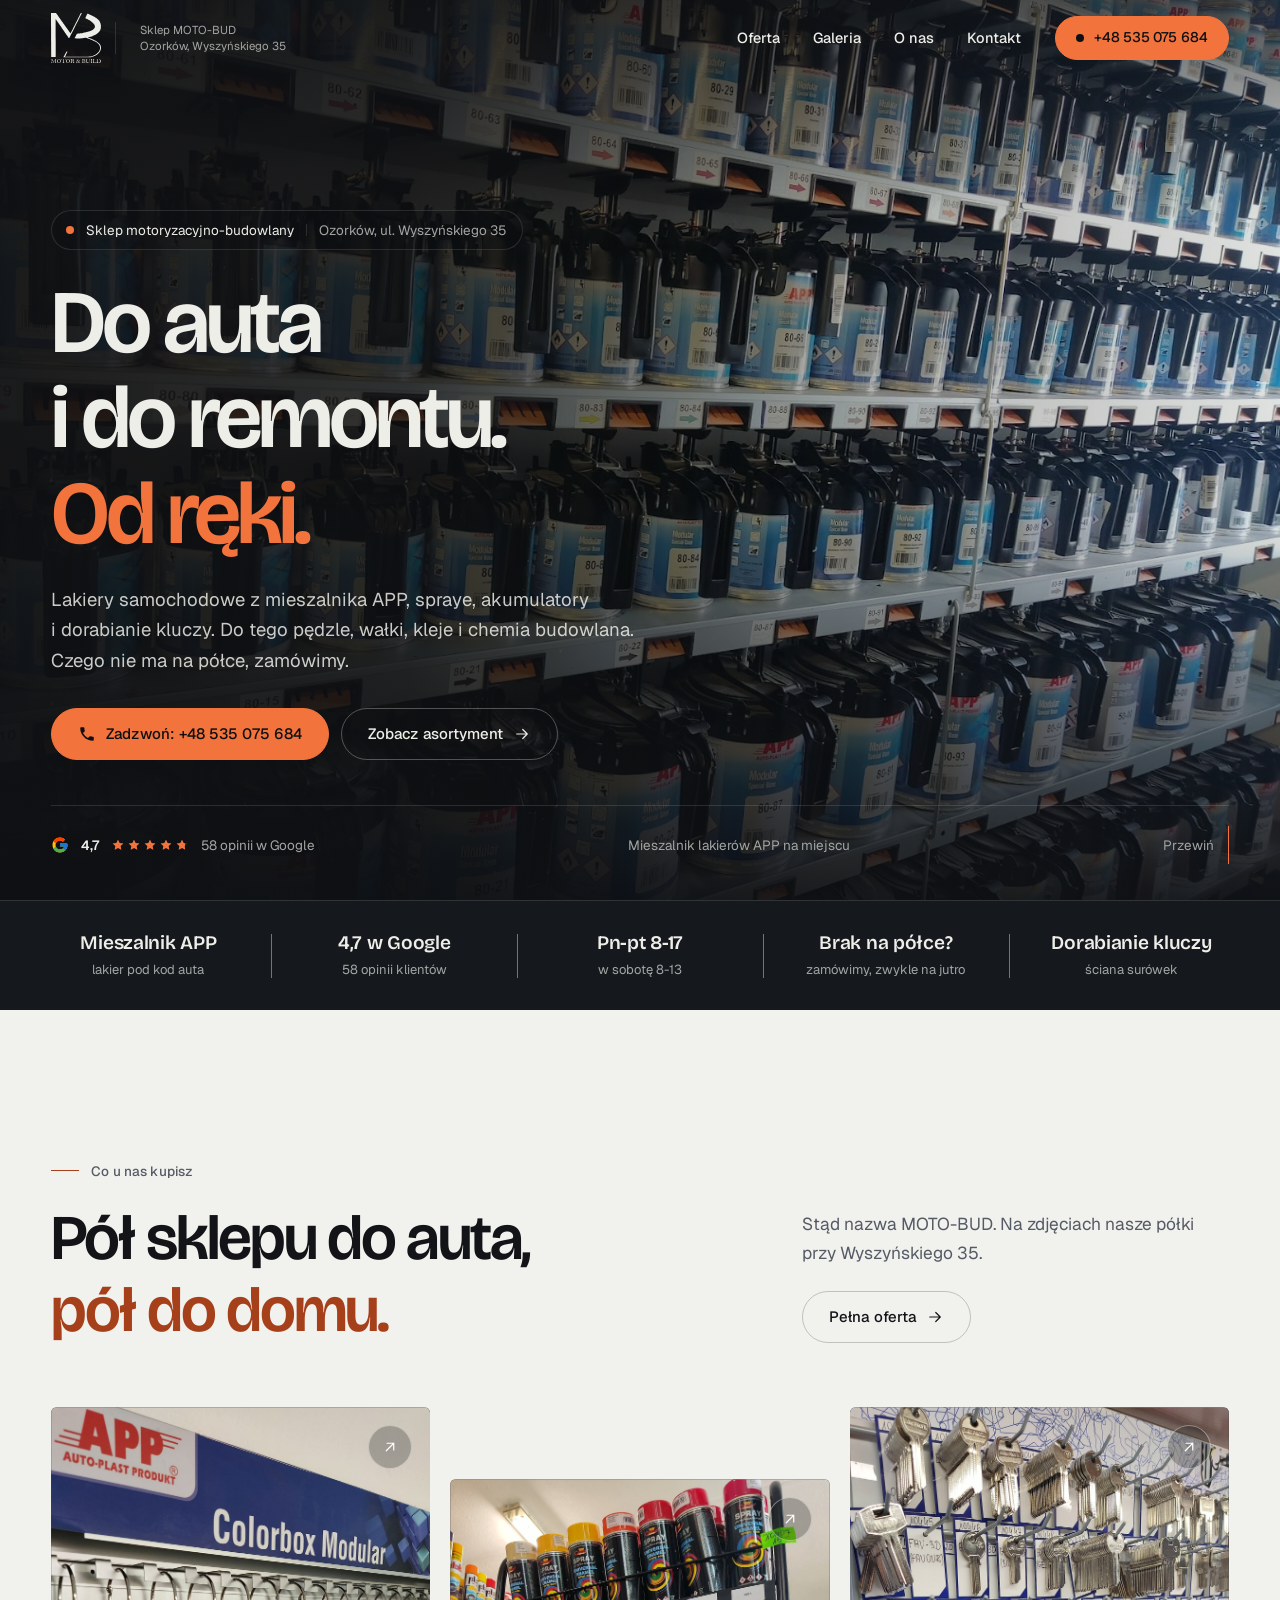
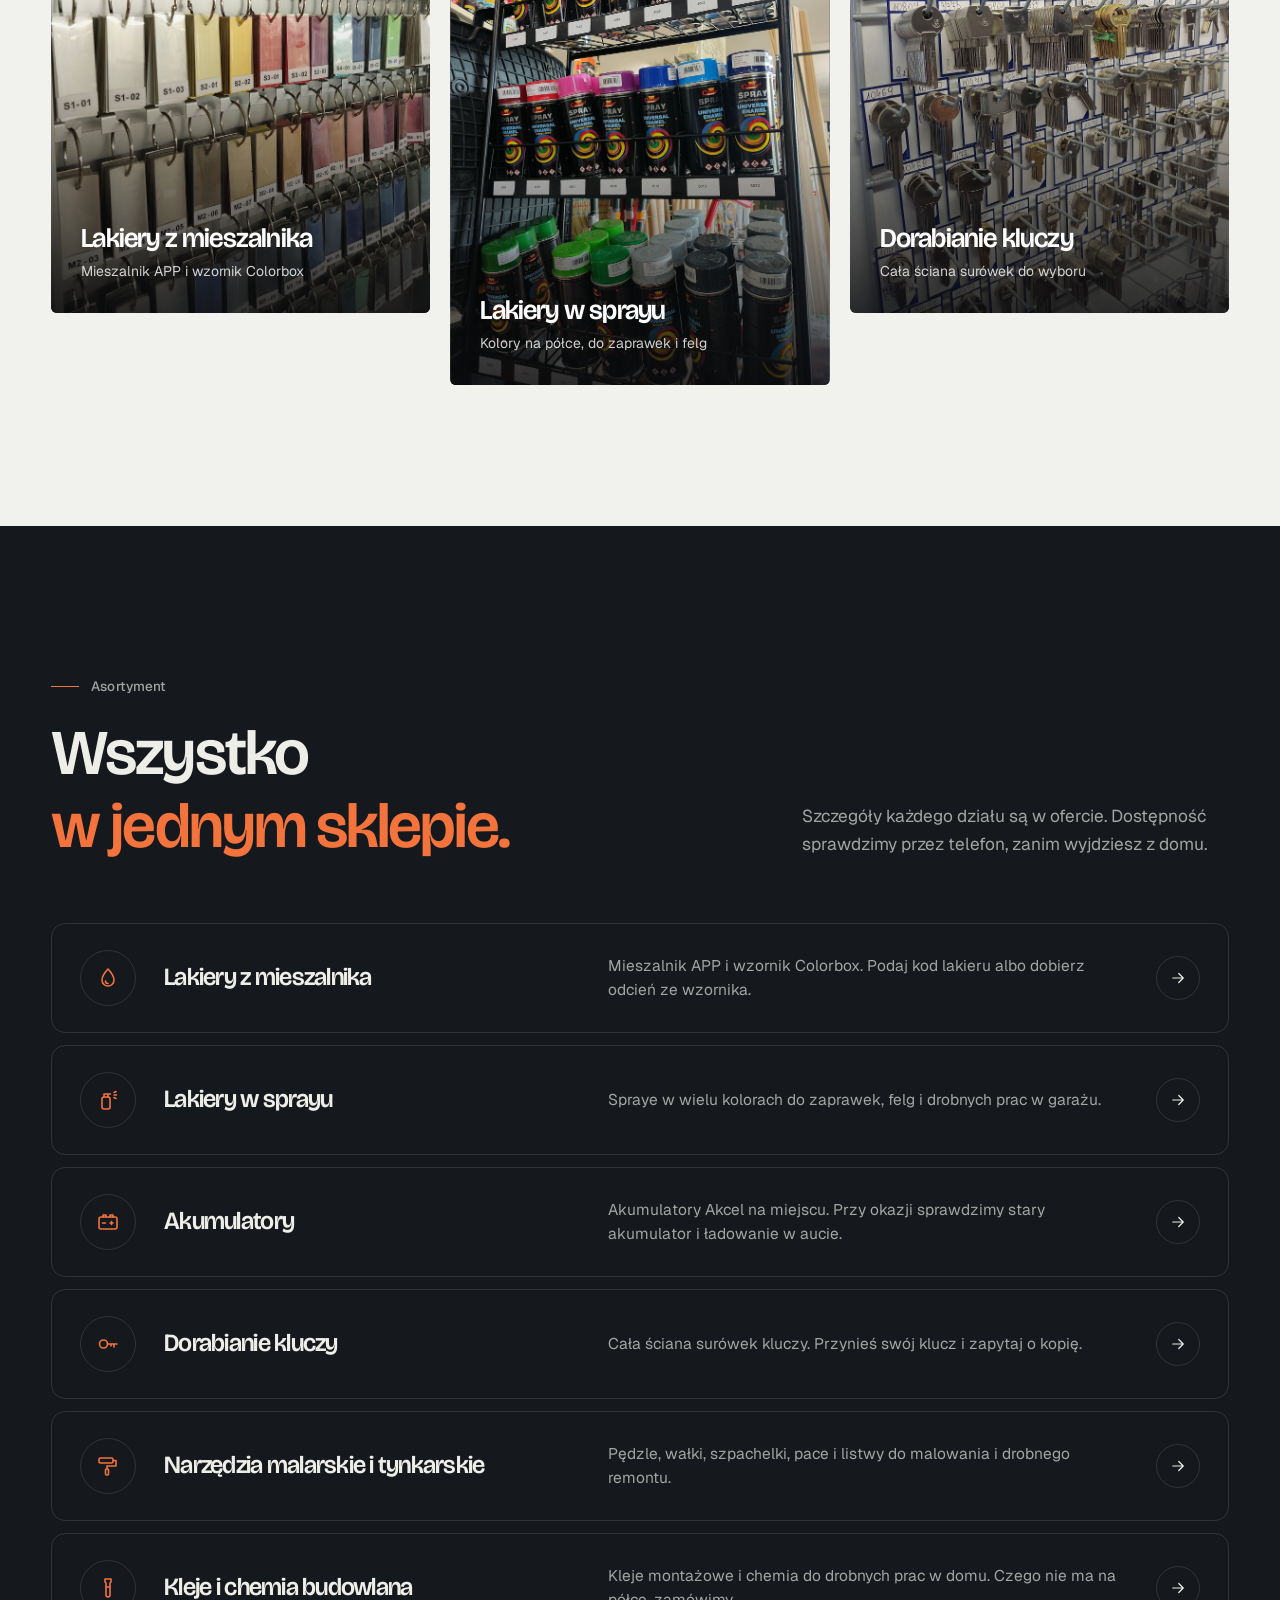
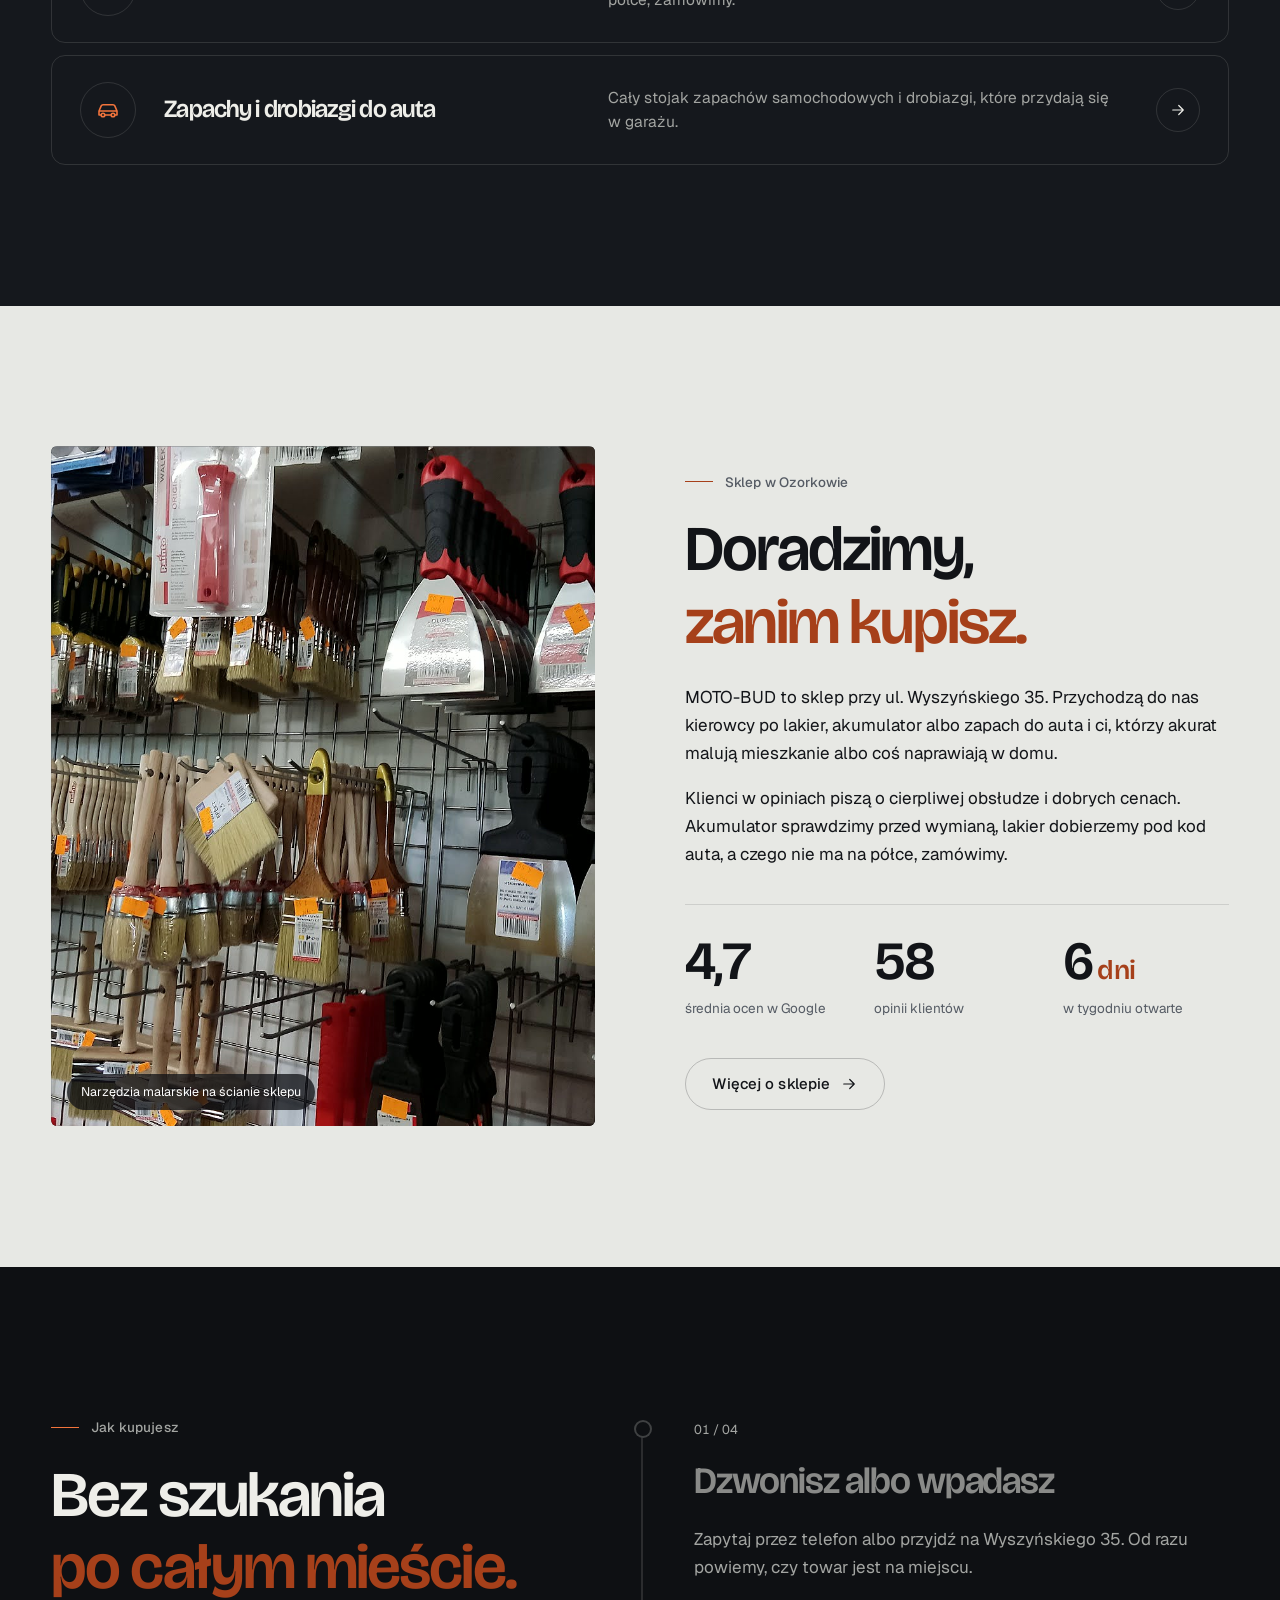
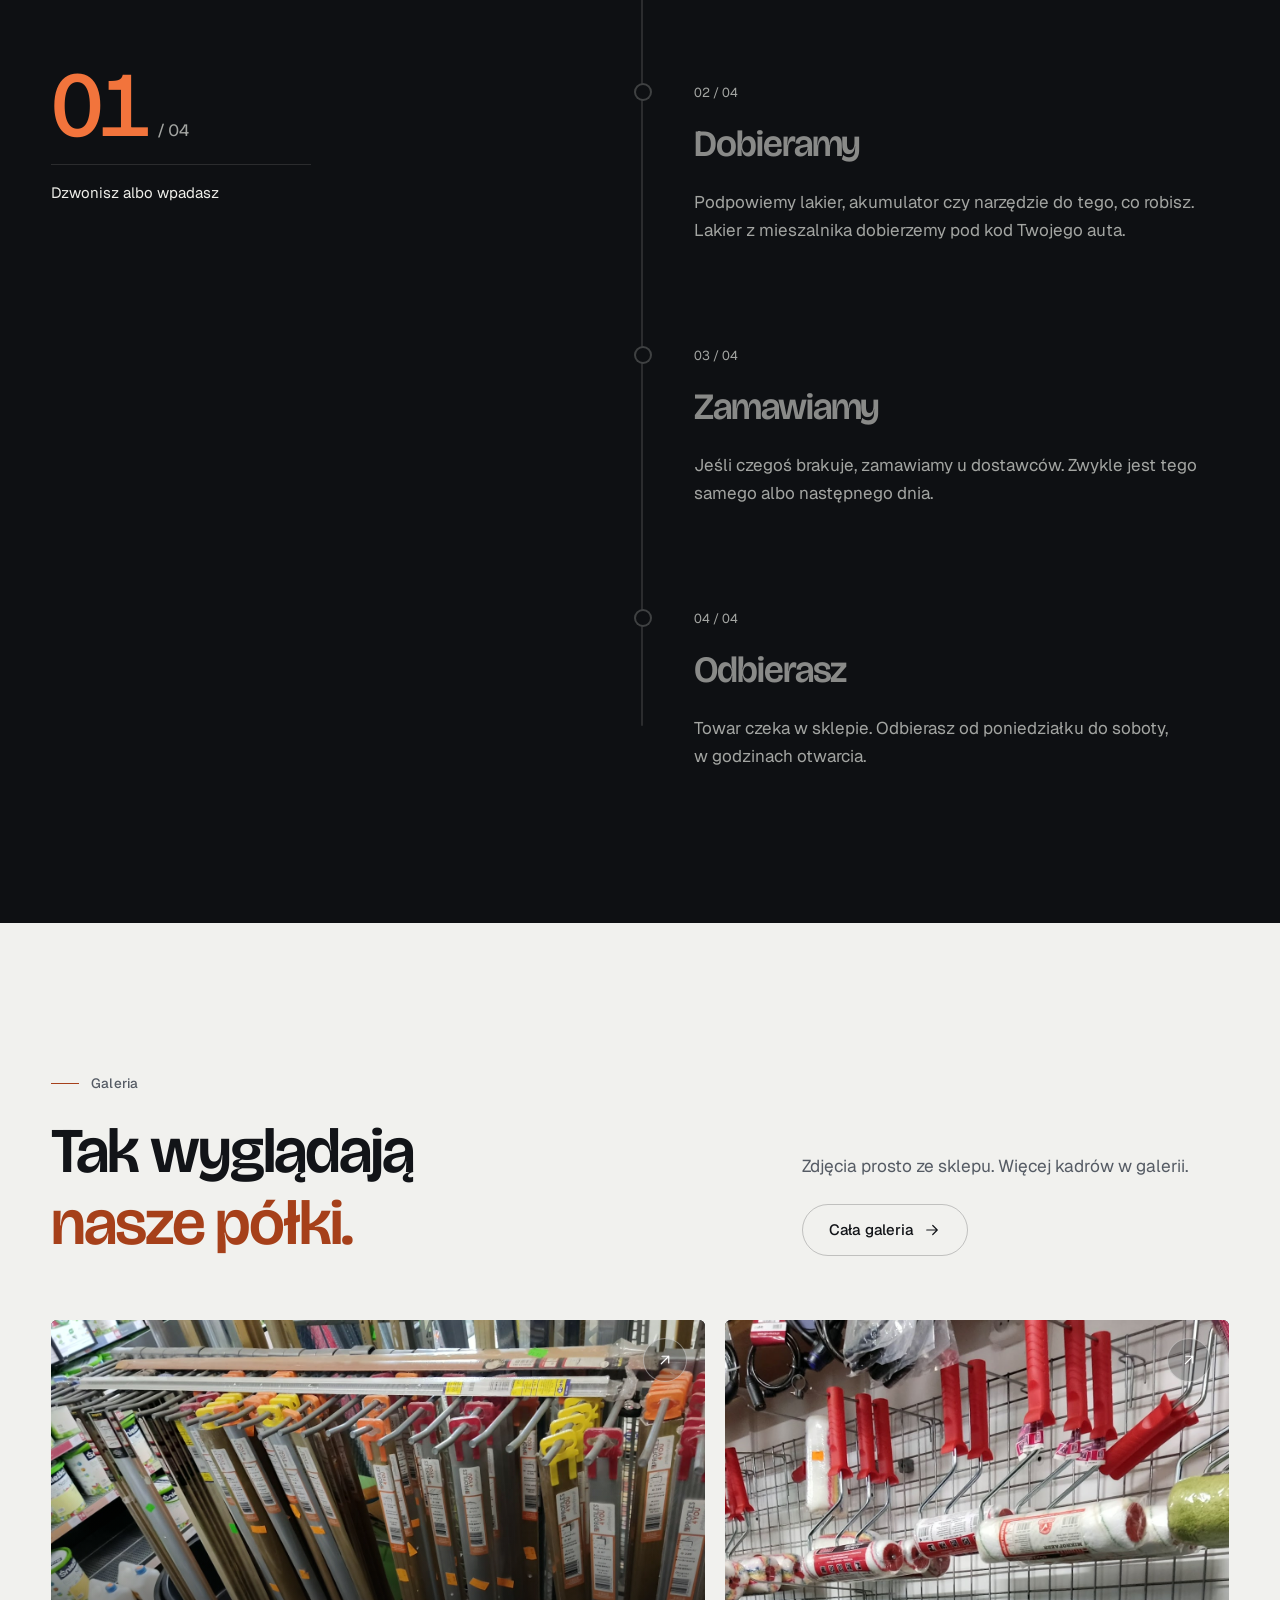
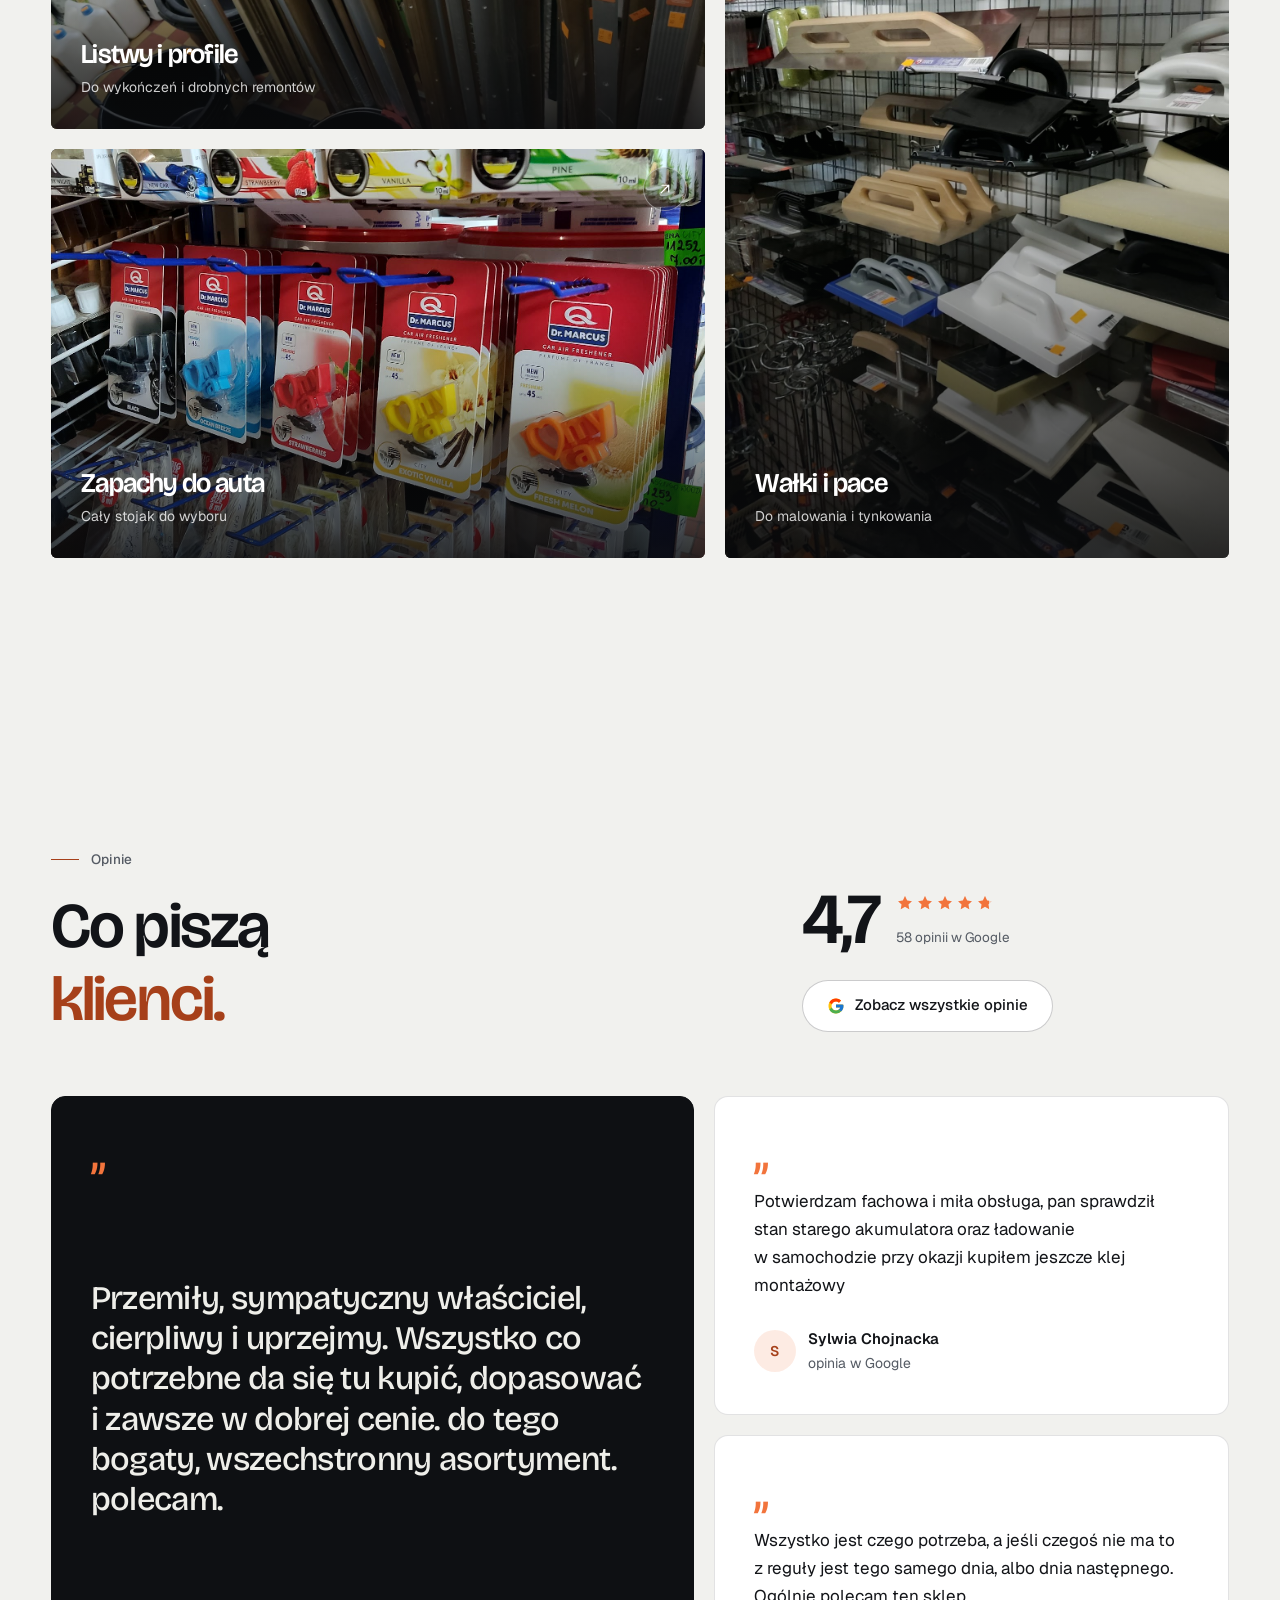
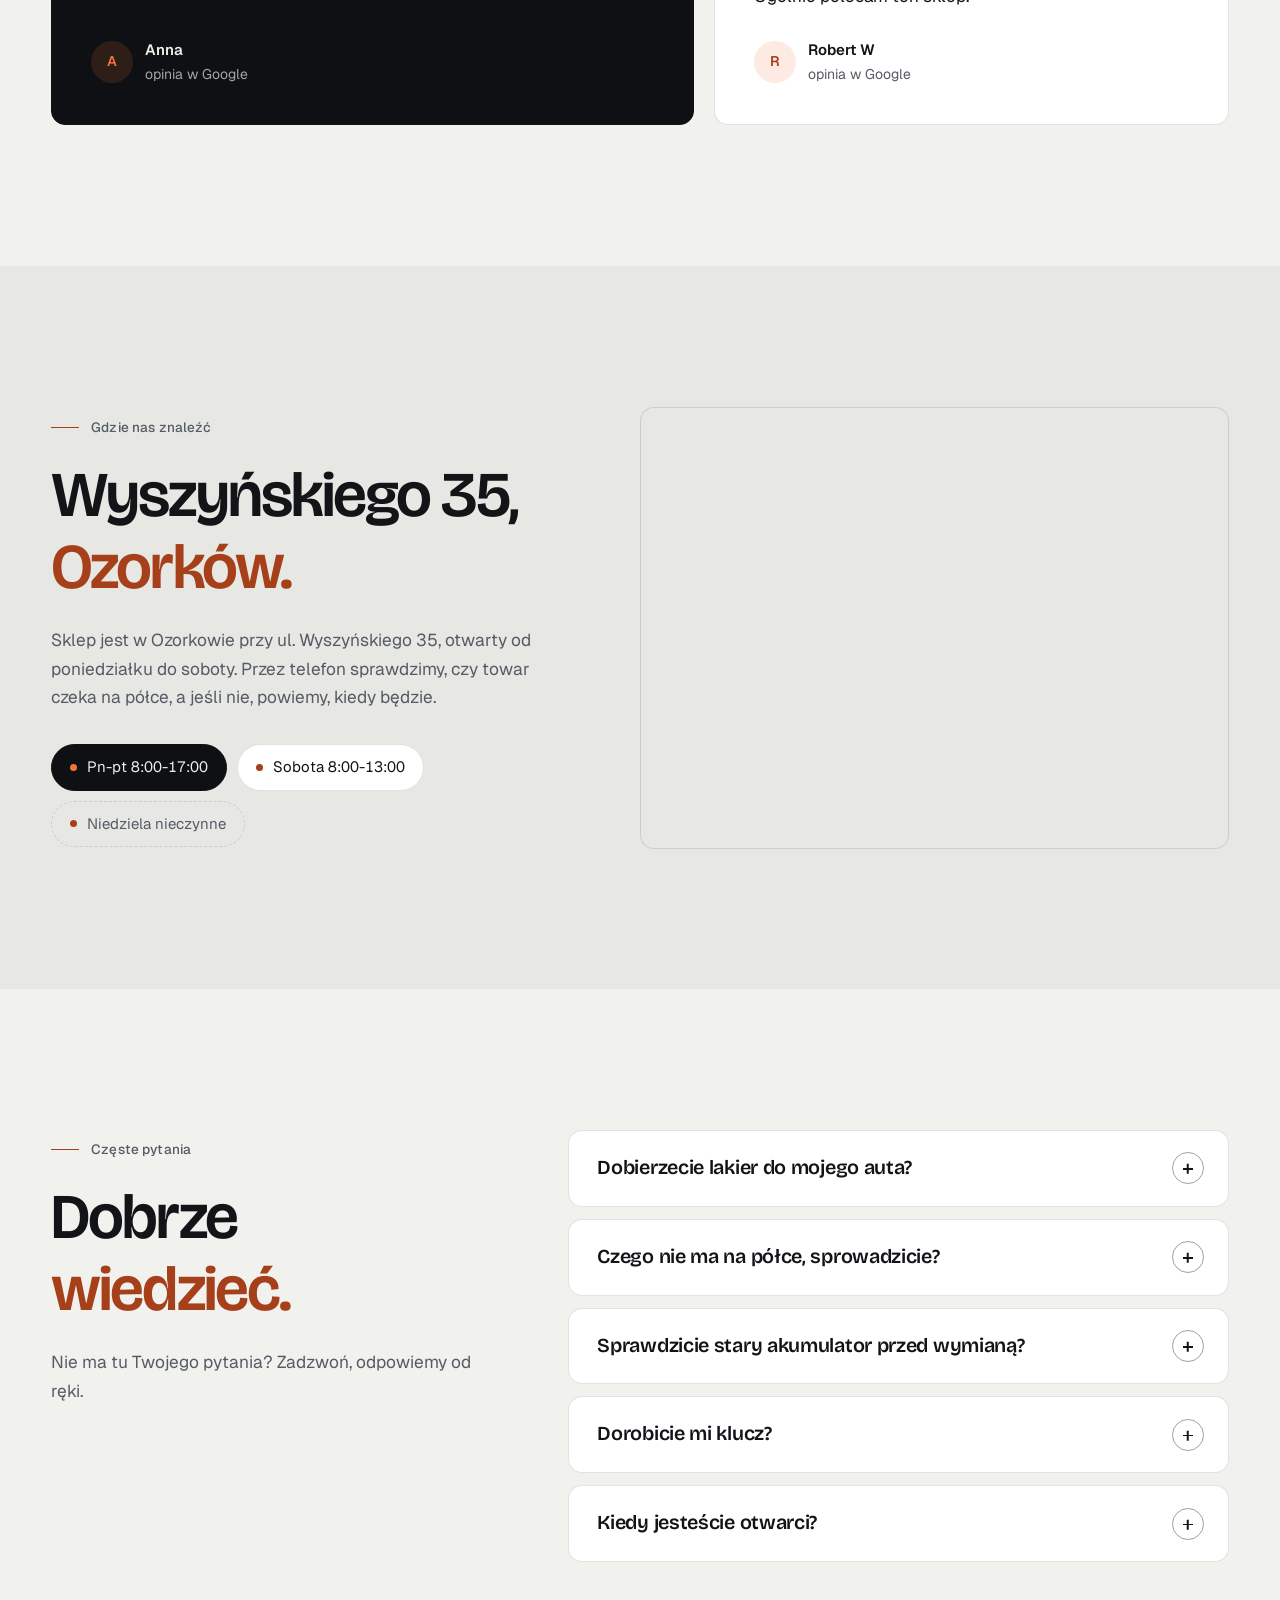
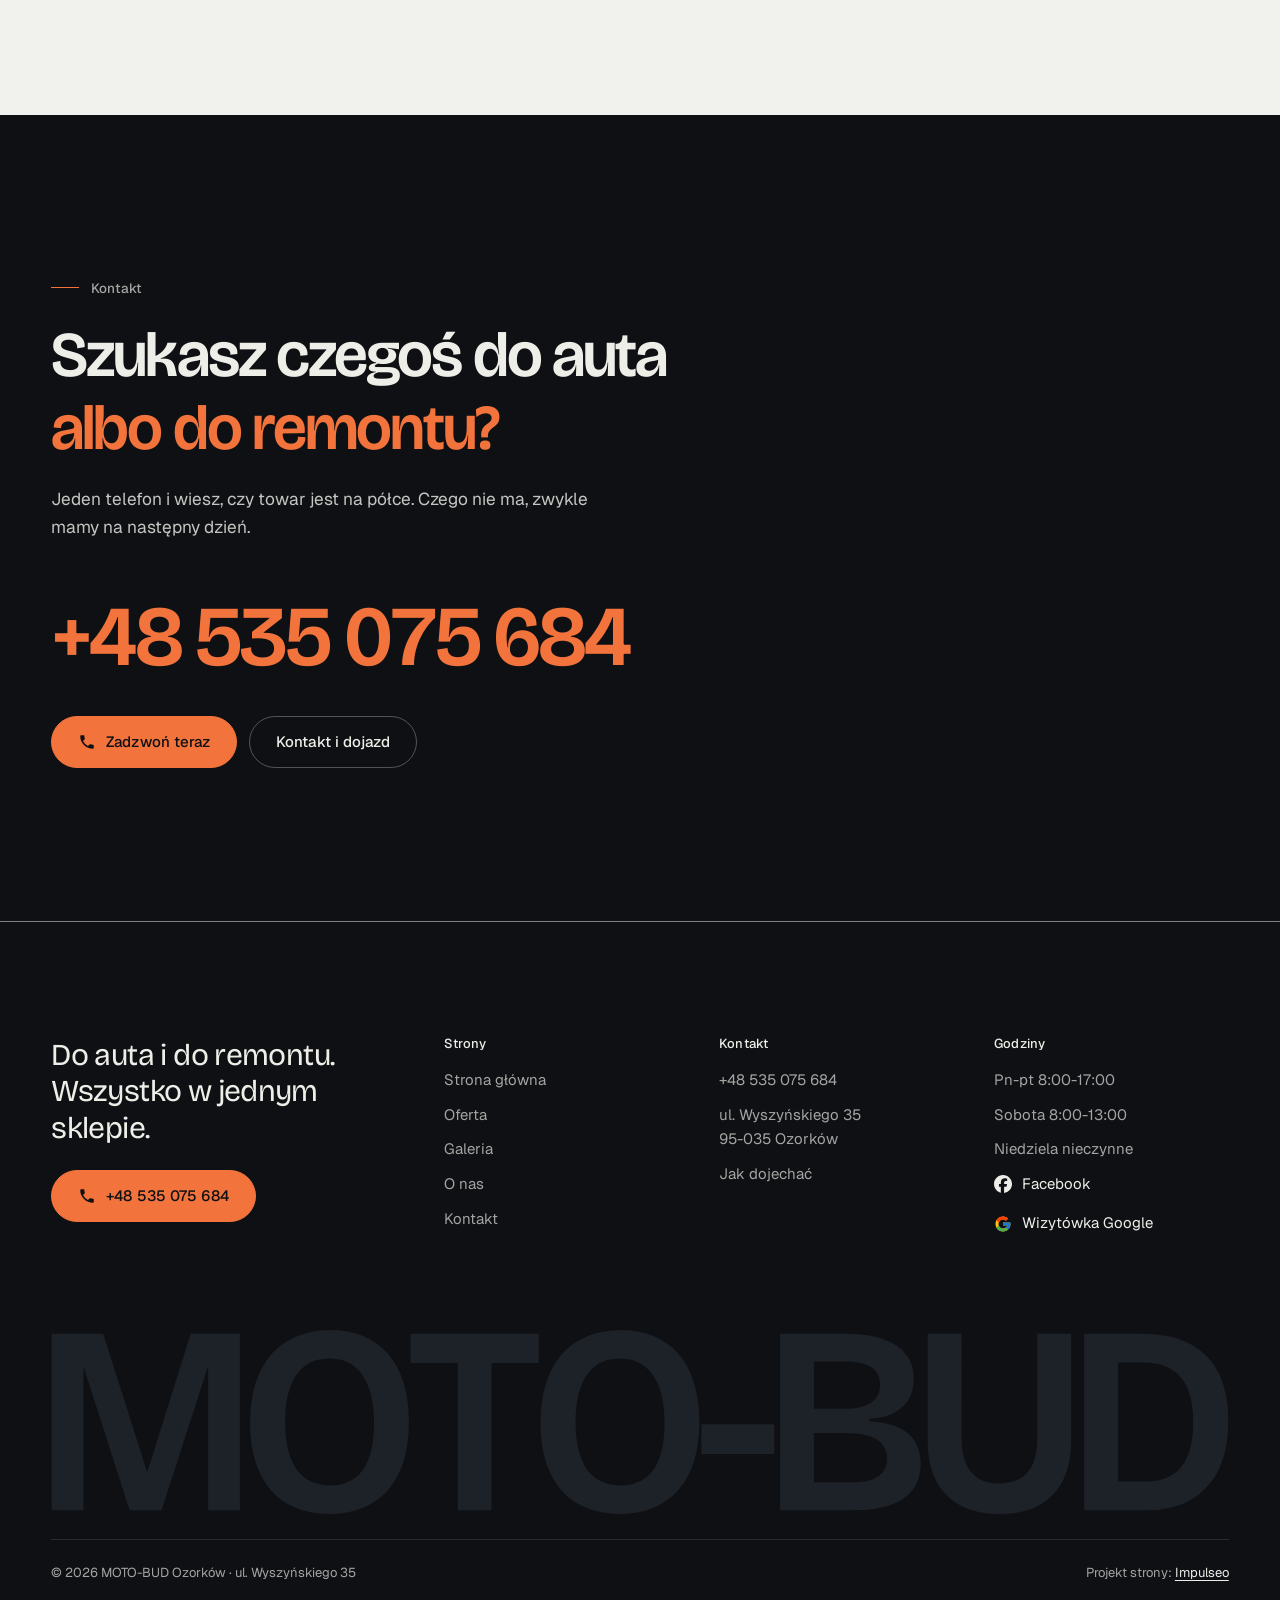
==== commit 6675317d: "[claude-edit][cmt:590cc5f6-6cd2-4924-bad4-33a095bc8fff] nowy projekt na wzór dema ElMac: grafit + po" ====
--- a/index.html
+++ b/index.html
@@ -3,215 +3,388 @@
 <head>
 <meta charset="UTF-8">
 <meta name="viewport" content="width=device-width, initial-scale=1.0">
-<title>MOTO-BUD Ozorków - sklep motoryzacyjno-budowlany · Ozorków</title>
-<meta name="description" content="MOTO-BUD Ozorków - sklep motoryzacyjno-budowlany w Ozorkowie, ul. Wyszyńskiego 35. Lakiery samochodowe z mieszalnika APP, lakiery w sprayu, akumulatory, dorabianie kluczy, narzędzia malarskie, chemia i drobny asortyment budowlany. Pn-pt 8-17, sob 8-13.">
-<link rel="canonical" href="https://kris20032.github.io/moto-bud-ozorkow/">
+<title>MOTO-BUD Ozorków - lakiery z mieszalnika, akumulatory, klucze | sklep motoryzacyjno-budowlany</title>
+<meta name="description" content="Sklep motoryzacyjno-budowlany w Ozorkowie, ul. Wyszyńskiego 35. Lakiery samochodowe z mieszalnika APP, lakiery w sprayu, akumulatory, dorabianie kluczy, narzędzia malarskie i chemia budowlana. Pn-pt 8-17, sob 8-13.">
+<link rel="canonical" href="https://impulseo-pl.github.io/moto-bud-ozorkow/">
 <meta name="robots" content="noindex, nofollow">
+<meta name="theme-color" content="#0E1013">
 <meta property="og:type" content="website">
 <meta property="og:locale" content="pl_PL">
 <meta property="og:site_name" content="MOTO-BUD Ozorków">
-<meta property="og:title" content="MOTO-BUD Ozorków - sklep motoryzacyjno-budowlany · Ozorków">
-<meta property="og:description" content="MOTO-BUD Ozorków - sklep motoryzacyjno-budowlany w Ozorkowie, ul. Wyszyńskiego 35. Lakiery samochodowe z mieszalnika APP, lakiery w sprayu, akumulatory, dorabianie kluczy, narzędzia malarskie, chemia i drobny asortyment budowlany. Pn-pt 8-17, sob 8-13.">
-<meta property="og:url" content="https://kris20032.github.io/moto-bud-ozorkow/">
-<meta property="og:image" content="https://kris20032.github.io/moto-bud-ozorkow/img/og.jpg">
+<meta property="og:title" content="MOTO-BUD Ozorków - lakiery z mieszalnika, akumulatory, klucze | sklep motoryzacyjno-budowlany">
+<meta property="og:description" content="Sklep motoryzacyjno-budowlany w Ozorkowie, ul. Wyszyńskiego 35. Lakiery samochodowe z mieszalnika APP, lakiery w sprayu, akumulatory, dorabianie kluczy, narzędzia malarskie i chemia budowlana. Pn-pt 8-17, sob 8-13.">
+<meta property="og:url" content="https://impulseo-pl.github.io/moto-bud-ozorkow/">
+<meta property="og:image" content="https://impulseo-pl.github.io/moto-bud-ozorkow/img/og.jpg">
 <meta property="og:image:width" content="1200">
 <meta property="og:image:height" content="630">
 <meta name="twitter:card" content="summary_large_image">
-<script type="application/ld+json">{"@context": "https://schema.org", "@type": "LocalBusiness", "name": "MOTO-BUD Ozorków", "url": "https://kris20032.github.io/moto-bud-ozorkow/", "telephone": "+48535075684", "image": "https://kris20032.github.io/moto-bud-ozorkow/img/og.jpg", "areaServed": "Ozorków", "sameAs": ["https://maps.google.com/?cid=6920480624333375373&g_mp=Cidnb29nbGUubWFwcy5wbGFjZXMudjEuUGxhY2VzLlNlYXJjaFRleHQQAhgEIAA", "https://www.facebook.com/p/Moto-Bud-Ozork%C3%B3w-100063483253177/?locale=pl_PL"]}</script>
+<script type="application/ld+json">{"@context": "https://schema.org", "@type": "Store", "name": "MOTO-BUD Ozorków", "description": "Sklep motoryzacyjno-budowlany w Ozorkowie: lakiery samochodowe z mieszalnika APP, lakiery w sprayu, akumulatory, dorabianie kluczy, narzędzia malarskie i chemia budowlana.", "url": "https://impulseo-pl.github.io/moto-bud-ozorkow/", "telephone": "+48535075684", "image": "https://impulseo-pl.github.io/moto-bud-ozorkow/img/og.jpg", "address": {"@type": "PostalAddress", "streetAddress": "ul. Wyszyńskiego 35", "postalCode": "95-035", "addressLocality": "Ozorków", "addressCountry": "PL"}, "geo": {"@type": "GeoCoordinates", "latitude": 51.961022, "longitude": 19.2956529}, "openingHours": ["Mo-Fr 08:00-17:00", "Sa 08:00-13:00"], "aggregateRating": {"@type": "AggregateRating", "ratingValue": "4.7", "reviewCount": "58"}, "sameAs": ["https://maps.google.com/?cid=6920480624333375373", "https://www.facebook.com/p/Moto-Bud-Ozork%C3%B3w-100063483253177/?locale=pl_PL"]}</script>
+<script>(function(){var d=document.documentElement;d.classList.add('js');try{if(!window.matchMedia('(prefers-reduced-motion: reduce)').matches)d.classList.add('anim');}catch(e){}setTimeout(function(){if(!d.classList.contains('anim-ok'))d.classList.remove('anim');},3500);})();</script>
+<script>(function(){try{var d=document.documentElement,q=/[?&]intro/.test(location.search);if(!q&&window.matchMedia&&matchMedia('(prefers-reduced-motion: reduce)').matches)return;if(!q&&sessionStorage.getItem('motobud_intro'))return;sessionStorage.setItem('motobud_intro','1');d.classList.add('intro-on');setTimeout(function(){d.classList.remove('intro-on','intro-gra','intro-out');d.classList.add('hero-go')},4600);}catch(e){}})();</script>
+<link rel="preload" as="image" href="img/hero.jpg" fetchpriority="high">
 <link rel="preconnect" href="https://fonts.googleapis.com">
 <link rel="preconnect" href="https://fonts.gstatic.com" crossorigin>
-<link href="https://fonts.googleapis.com/css2?family=Space+Grotesk:wght@500;600;700&family=DM+Sans:opsz,wght@9..40,400;9..40,500;9..40,600&display=swap" rel="stylesheet">
-<link rel="stylesheet" href="assets/styles.css?v=71393c05">
+<link href="https://fonts.googleapis.com/css2?family=Bricolage+Grotesque:opsz,wght@12..96,400..700&family=Geist:wght@400..600&display=swap" rel="stylesheet">
+<link rel="stylesheet" href="assets/styles.css?v=20261030b">
+<script src="assets/lenis.min.js?v=1.1.20" defer></script>
+<script src="assets/main.js?v=20261030b" defer></script>
 </head>
 <body>
-
-<header class="nav">
-  <div class="wrap nav-inner">
-    <a class="brand brand-has-logo" href="index.html"><img class="brand-logo" src="img/logo.jpg" alt="MOTO-BUD Ozorków" width="720" height="720" decoding="async"></a>
-    <nav class="nav-links">
-      <a href="oferta.html">Oferta</a>
-      <a href="realizacje.html">Galeria</a>
-      <a href="o-nas.html">O nas</a>
-      <a href="kontakt.html">Kontakt</a>
-      <a href="tel:+48535075684" class="btn btn-accent">Zadzwoń +48 535 075 684</a>
-    </nav>
-    <button class="nav-toggle" aria-label="Menu"><span></span><span></span><span></span></button>
-  </div>
+<a class="skip" href="#tresc">Przejdź do treści</a>
+<header class="site-head">
+<div class="intro" aria-hidden="true"><span class="intro-line"><i></i></span><span class="intro-meta">sklep motoryzacyjno-budowlany · Ozorków</span></div><div class="head-in">
+  <a class="brand" href="index.html" aria-label="MOTO-BUD Ozorków - strona główna">
+    <span class="znak nav-logo"><svg class="wm" viewBox="0 0 2160 2160" role="img" aria-label="MOTO-BUD - logo Motor &amp; Build"><g transform="translate(0,2160) scale(.1,-.1)"><path pathLength="1" style="--i:0" d="M0 20243 c0 -747 5 -1538 10 -1757 6 -220 14 -1685 20 -3255 15 -4587 21 -5955 26 -5969 2 -7 4 -558 5 -1225 0 -667 4 -1846 9 -2622 5 -775 9 -1725 10 -2109 0 -443 4 -706 11 -717 9 -18 44 -19 967 -19 528 0 963 4 971 9 12 7 12 1095 2 7242 -13 8266 -14 9150 -8 9156 6 6 36 -33 137 -182 49 -71 103 -150 120 -175 17 -25 91 -133 165 -240 74 -107 148 -215 165 -240 103 -149 310 -450 371 -540 21 -30 78 -113 128 -185 49 -71 124 -179 165 -240 42 -60 116 -168 165 -240 49 -71 124 -179 165 -240 42 -60 116 -168 165 -240 49 -71 124 -179 165 -240 42 -60 116 -168 165 -240 49 -71 124 -179 165 -240 78 -114 138 -200 221 -320 26 -38 81 -117 120 -175 39 -58 94 -136 120 -175 96 -138 140 -202 210 -305 40 -58 94 -136 120 -175 83 -120 143 -206 221 -320 41 -60 116 -168 165 -240 49 -71 123 -179 165 -240 41 -60 116 -168 165 -240 49 -71 107 -155 127 -185 21 -30 63 -91 93 -135 102 -147 193 -279 231 -335 20 -30 78 -113 127 -185 49 -71 124 -179 165 -240 42 -60 116 -168 165 -240 49 -71 124 -179 165 -240 42 -60 116 -168 165 -240 49 -71 124 -179 165 -240 42 -60 116 -168 165 -240 50 -71 121 -175 158 -230 37 -55 85 -124 107 -152 l38 -53 133 0 c154 0 142 -7 207 125 25 50 201 401 393 780 517 1026 764 1515 1835 3640 172 341 446 886 610 1210 164 325 429 851 590 1170 161 319 431 855 600 1190 169 336 448 889 620 1230 172 341 404 801 516 1023 l203 402 -227 0 -228 0 -113 -222 c-62 -123 -192 -378 -288 -568 -97 -190 -236 -464 -311 -610 -74 -146 -208 -409 -297 -585 -89 -176 -224 -441 -300 -590 -76 -148 -202 -396 -280 -550 -78 -154 -204 -401 -280 -550 -161 -316 -376 -738 -590 -1160 -84 -165 -217 -426 -295 -580 -135 -265 -214 -420 -582 -1145 -213 -419 -415 -815 -576 -1130 -181 -355 -465 -914 -519 -1022 -25 -49 -48 -88 -53 -88 -5 0 -22 19 -37 43 -16 23 -52 74 -80 112 -65 91 -224 314 -358 505 -115 162 -188 266 -267 377 -125 176 -387 545 -498 703 -37 52 -125 176 -195 275 -70 99 -160 225 -198 280 -39 55 -96 136 -128 180 -31 44 -115 163 -187 265 -72 102 -155 219 -185 260 -29 41 -88 125 -131 185 -186 264 -329 465 -379 535 -29 41 -85 120 -124 175 -38 55 -127 181 -198 280 -154 216 -218 308 -311 440 -39 55 -129 181 -199 280 -70 99 -160 225 -198 280 -39 55 -96 136 -128 180 -260 367 -324 459 -368 520 -28 39 -87 122 -131 185 -44 63 -103 147 -131 185 -28 39 -83 117 -124 175 -41 58 -98 139 -128 180 -29 41 -85 120 -124 175 -99 141 -322 456 -386 545 -29 41 -85 120 -124 175 -38 55 -128 181 -198 280 -70 99 -160 225 -198 280 -39 55 -92 129 -117 165 -25 36 -79 112 -120 170 -40 58 -101 143 -135 190 -92 128 -116 162 -134 192 l-16 28 -1087 0 -1088 0 0 -1357z"/><path pathLength="1" style="--i:1" d="M15746 21325 c-7 -8 -24 -36 -37 -62 -12 -26 -61 -129 -109 -228 -48 -99 -118 -243 -155 -320 -65 -135 -152 -314 -295 -610 -37 -77 -104 -214 -148 -305 -43 -91 -105 -217 -136 -281 -31 -64 -56 -119 -56 -123 0 -4 44 -27 98 -52 130 -61 595 -292 707 -352 206 -110 292 -157 338 -184 26 -15 50 -28 52 -28 2 0 36 -19 77 -43 40 -24 80 -47 88 -51 19 -9 21 -10 236 -139 254 -154 253 -153 524 -334 291 -195 408 -277 567 -400 478 -370 874 -761 1105 -1091 177 -253 277 -468 344 -737 26 -102 26 -401 0 -505 -43 -180 -107 -322 -214 -478 -137 -200 -383 -427 -662 -613 -300 -200 -742 -418 -1162 -575 -77 -28 -119 -44 -155 -59 -87 -33 -407 -139 -588 -194 -127 -39 -293 -87 -325 -95 -26 -7 -70 -19 -205 -56 -44 -13 -96 -26 -115 -30 -31 -7 -108 -26 -300 -75 -68 -17 -161 -39 -260 -60 -41 -9 -102 -23 -135 -30 -95 -22 -287 -63 -425 -90 -47 -9 -114 -23 -150 -30 -71 -15 -175 -34 -315 -60 -49 -9 -124 -22 -165 -30 -156 -28 -533 -91 -720 -120 -58 -9 -145 -22 -195 -30 -49 -8 -142 -21 -205 -30 -63 -9 -158 -22 -210 -30 -234 -33 -436 -60 -675 -90 -71 -9 -182 -22 -245 -30 -63 -8 -161 -20 -218 -26 -67 -7 -109 -17 -122 -28 -10 -9 -62 -101 -116 -206 -53 -104 -127 -248 -164 -320 -37 -71 -107 -206 -155 -300 -48 -93 -118 -228 -155 -300 -149 -288 -232 -449 -320 -620 -50 -99 -96 -184 -101 -189 -5 -6 -9 -18 -9 -27 0 -28 137 -33 875 -34 918 0 1636 29 2455 101 439 38 1000 103 1296 150 127 20 153 18 252 -15 48 -16 195 -63 327 -106 132 -42 292 -95 355 -116 286 -97 442 -151 535 -184 55 -20 132 -47 170 -60 39 -13 95 -34 125 -45 30 -12 66 -25 80 -30 41 -13 209 -75 310 -115 93 -36 125 -48 205 -78 22 -8 75 -29 118 -46 42 -17 110 -44 150 -60 231 -93 708 -299 897 -388 145 -69 516 -254 605 -303 50 -27 108 -59 130 -70 403 -220 810 -493 1103 -742 353 -300 634 -643 794 -968 42 -86 76 -164 88 -200 5 -14 18 -50 30 -80 11 -30 25 -71 29 -90 5 -19 19 -73 31 -120 46 -180 62 -328 62 -595 0 -252 -6 -327 -48 -520 -40 -190 -148 -484 -226 -618 -15 -26 -28 -50 -28 -52 0 -19 -159 -266 -244 -380 -159 -212 -435 -503 -660 -694 -286 -244 -712 -536 -1041 -716 -38 -20 -92 -50 -120 -65 -174 -96 -666 -325 -775 -360 -14 -5 -50 -18 -80 -30 -279 -107 -611 -207 -825 -246 -153 -28 -423 -44 -1060 -61 -555 -15 -1044 -17 -3695 -18 -3012 0 -6325 19 -6344 36 -5 5 -5 13 1 21 6 7 41 72 78 143 63 121 95 183 245 470 32 61 88 169 125 240 37 72 92 177 123 235 30 58 81 156 113 218 88 168 169 322 244 467 120 228 114 210 94 307 -29 135 -114 166 -279 101 -87 -34 -111 -53 -138 -105 -27 -53 -87 -162 -112 -203 -9 -16 -31 -55 -47 -85 -17 -30 -44 -81 -62 -112 -17 -32 -45 -84 -62 -115 -18 -32 -35 -62 -39 -68 -4 -5 -24 -41 -45 -80 -73 -135 -109 -200 -126 -230 -10 -16 -27 -48 -39 -70 -12 -22 -35 -62 -50 -90 -15 -27 -44 -81 -65 -120 -21 -38 -41 -74 -45 -80 -4 -5 -22 -37 -40 -70 -18 -33 -45 -82 -60 -110 -15 -27 -44 -81 -65 -120 -21 -38 -46 -83 -56 -100 -10 -16 -27 -48 -39 -70 -12 -22 -35 -62 -50 -90 -15 -27 -44 -81 -65 -120 -21 -38 -41 -74 -45 -80 -7 -10 -20 -33 -105 -190 -21 -38 -47 -83 -57 -100 -33 -56 -40 -78 -26 -87 7 -4 2605 -8 5774 -8 6225 0 5834 -3 6074 51 52 11 111 24 130 29 157 35 589 171 810 254 19 8 53 21 75 29 324 122 812 343 1065 483 36 20 94 52 130 71 104 57 306 179 428 260 666 438 1123 915 1374 1433 87 179 113 238 153 340 20 52 40 106 46 118 5 13 18 52 29 85 11 34 25 76 30 94 30 89 76 281 94 388 8 50 20 119 27 155 17 89 17 584 0 665 -7 33 -19 101 -27 150 -23 131 -85 336 -144 475 -259 603 -756 1147 -1532 1673 -144 98 -476 302 -608 374 -30 17 -81 44 -112 62 -32 17 -83 45 -113 61 -69 38 -487 247 -580 290 -38 18 -99 46 -135 62 -36 17 -92 43 -125 58 -33 15 -120 53 -194 85 -74 31 -142 60 -150 65 -46 22 -314 133 -456 190 -38 15 -104 41 -145 58 -41 17 -104 42 -140 55 -60 23 -201 78 -292 113 -21 8 -56 21 -78 29 -22 8 -58 22 -80 30 -22 8 -57 21 -77 29 -21 8 -56 21 -78 29 -22 9 -80 30 -130 47 -49 17 -101 36 -115 42 -14 6 -36 14 -50 19 -14 4 -70 24 -125 44 -55 20 -134 47 -175 61 -81 27 -115 49 -89 58 8 3 41 10 74 15 33 6 103 19 155 31 52 11 113 25 135 30 197 42 536 126 745 184 30 9 66 18 80 22 152 39 718 220 860 274 30 12 66 25 80 30 14 4 36 12 50 18 29 11 76 30 175 67 263 101 748 325 980 454 50 28 97 53 105 57 80 38 420 255 600 383 314 222 711 593 924 861 111 140 251 340 296 425 6 11 26 47 45 80 59 101 173 338 195 405 5 14 18 50 30 80 90 236 154 502 192 800 17 140 18 724 0 880 -25 220 -70 474 -117 663 -49 190 -50 196 -120 417 -91 289 -145 426 -249 640 -62 128 -121 237 -142 261 -8 8 -14 18 -14 22 0 3 -21 36 -47 74 -360 527 -872 966 -1706 1461 -103 62 -190 112 -193 112 -2 0 -21 10 -42 23 -20 13 -67 40 -104 60 -38 20 -96 52 -130 71 -149 82 -334 176 -633 325 -382 190 -548 270 -920 441 -33 15 -90 42 -127 59 -38 17 -98 45 -135 62 -38 17 -86 39 -108 49 -123 57 -307 140 -310 140 -2 0 -47 20 -99 45 -53 25 -98 45 -101 45 -2 0 -42 17 -87 39 -46 21 -128 57 -182 81 -54 23 -108 47 -120 52 -88 45 -103 49 -120 33z"/><path pathLength="1" style="--i:2" d="M63 1663 c-8 -22 10 -34 58 -40 88 -11 156 -59 192 -133 22 -45 22 -46 19 -585 -2 -451 -6 -555 -20 -629 -26 -144 -86 -203 -216 -215 -57 -6 -61 -8 -58 -30 1 -14 4 -27 7 -29 2 -2 28 2 57 9 34 8 144 12 310 13 193 1 261 5 270 14 18 18 -6 32 -57 32 -84 0 -156 34 -187 88 -35 62 -41 151 -34 531 3 201 9 448 13 549 8 235 5 234 118 27 133 -245 187 -350 400 -770 100 -198 189 -379 198 -402 12 -30 23 -43 36 -43 18 0 30 19 76 125 7 17 20 46 28 65 9 19 28 62 42 95 32 71 150 309 225 450 29 55 73 138 98 185 24 47 59 112 77 145 97 180 131 244 147 277 20 41 36 55 48 42 5 -5 2 -121 -5 -259 -7 -137 -16 -369 -20 -515 -8 -346 -19 -469 -46 -514 -23 -39 -65 -62 -130 -72 -24 -4 -52 -11 -63 -16 -48 -25 11 -30 346 -30 409 1 368 -1 368 17 0 9 -14 16 -37 20 -52 9 -125 33 -143 48 -8 7 -24 25 -34 41 -17 27 -18 55 -13 535 5 495 17 747 39 805 29 73 82 103 211 121 38 5 48 10 45 23 -3 15 -29 17 -277 17 -233 0 -275 -2 -282 -15 -4 -8 -17 -35 -27 -60 -95 -215 -291 -619 -372 -765 -15 -27 -45 -81 -66 -120 -72 -132 -141 -240 -155 -243 -18 -3 -36 29 -199 353 -71 143 -146 289 -166 325 -101 182 -254 483 -254 499 0 32 -44 39 -303 44 -218 4 -260 2 -264 -10z"/><path pathLength="1" style="--i:3" d="M3335 1680 c-287 -48 -536 -238 -658 -500 -79 -171 -98 -277 -78 -441 26 -222 93 -363 240 -507 87 -86 197 -154 296 -183 39 -12 88 -28 110 -35 48 -16 315 -20 343 -4 9 5 46 16 82 25 231 56 470 267 582 512 118 261 83 575 -90 803 -117 155 -265 260 -438 311 -78 23 -303 34 -389 19z m213 -60 c208 -39 377 -234 452 -520 27 -105 28 -371 1 -480 -47 -189 -126 -339 -229 -431 -149 -134 -348 -158 -538 -67 -183 89 -277 251 -330 573 -52 308 32 612 221 800 113 112 261 156 423 125z"/><path pathLength="1" style="--i:4" d="M4552 1658 c-7 -8 -16 -49 -22 -91 -5 -41 -14 -104 -20 -139 -5 -35 -10 -87 -10 -115 0 -50 1 -53 25 -53 16 0 28 7 31 18 24 77 127 199 210 248 75 44 167 64 320 71 187 8 179 16 190 -183 5 -82 9 -376 9 -654 0 -502 0 -505 -22 -552 -42 -87 -128 -138 -233 -138 -27 0 -43 -5 -47 -15 -3 -9 -3 -19 0 -22 4 -3 200 -6 437 -6 319 0 434 3 443 12 18 18 -9 31 -63 31 -61 0 -142 23 -181 51 -80 57 -94 191 -94 899 0 283 4 528 8 544 l8 29 167 -6 c285 -10 356 -43 496 -229 31 -42 65 -79 74 -83 22 -8 45 24 37 53 -3 13 -10 84 -15 157 -6 73 -15 146 -20 161 l-11 27 -167 -9 c-215 -12 -1032 -12 -1317 0 -191 8 -222 7 -233 -6z"/><path pathLength="1" style="--i:5" d="M7190 1680 c-174 -28 -340 -117 -475 -254 -120 -122 -199 -262 -246 -436 -28 -102 -13 -309 33 -445 81 -244 300 -453 538 -510 36 -9 74 -21 85 -26 12 -6 82 -8 170 -6 167 4 242 20 373 82 211 99 399 311 475 535 62 181 55 387 -20 562 -34 81 -56 116 -131 209 -98 124 -222 210 -376 260 -79 26 -109 30 -231 34 -77 2 -165 0 -195 -5z m288 -76 c131 -49 229 -147 315 -314 121 -233 128 -569 19 -835 -35 -85 -112 -202 -169 -256 -96 -92 -189 -129 -323 -129 -172 0 -325 80 -418 220 -115 172 -183 545 -138 756 44 204 114 343 229 455 69 67 140 104 237 123 50 9 202 -3 248 -20z"/><path pathLength="1" style="--i:6" d="M8815 1680 c-170 -4 -332 -8 -358 -9 -44 -1 -48 -3 -45 -23 3 -20 11 -24 62 -30 74 -10 115 -33 143 -85 20 -36 24 -62 33 -234 12 -248 12 -918 -1 -1029 -15 -137 -64 -189 -181 -198 -58 -4 -91 -23 -67 -38 14 -8 737 -9 746 -1 15 16 -9 37 -42 37 -71 0 -124 20 -159 62 -29 34 -35 50 -45 126 -6 49 -11 192 -11 319 0 197 2 234 16 247 23 23 261 23 330 -1 153 -51 205 -138 258 -428 43 -233 61 -289 110 -334 24 -23 36 -25 197 -33 95 -5 202 -8 238 -6 58 3 66 5 66 23 0 17 -9 21 -56 26 -148 16 -229 108 -278 314 -33 136 -51 195 -74 245 -31 66 -114 143 -202 186 -41 20 -75 41 -75 45 0 5 28 17 63 28 173 56 228 89 293 176 55 73 69 120 68 220 -1 110 -21 159 -99 243 -134 145 -275 168 -930 152z m464 -51 c104 -18 168 -56 224 -131 56 -74 67 -110 67 -208 0 -76 -4 -98 -27 -146 -35 -74 -107 -145 -185 -182 -78 -36 -256 -65 -378 -60 l-85 3 -3 170 c-4 203 7 507 18 526 19 29 255 47 369 28z"/><path pathLength="1" style="--i:7" d="M11380 1631 c-110 -35 -195 -112 -226 -203 -22 -68 -16 -168 16 -233 29 -60 120 -185 161 -219 16 -14 29 -31 29 -38 0 -7 -42 -40 -92 -73 -101 -66 -265 -219 -292 -275 -61 -121 -72 -235 -34 -337 37 -96 160 -207 256 -228 17 -3 34 -11 37 -16 8 -12 252 -12 260 1 3 5 25 15 48 21 90 24 208 92 324 186 l57 46 18 -24 c9 -13 41 -58 70 -99 29 -41 69 -84 88 -97 19 -12 40 -27 47 -33 7 -5 49 -10 94 -10 62 0 94 5 128 21 177 80 258 145 206 166 -9 3 -23 -1 -33 -10 -40 -35 -102 -57 -160 -57 -50 0 -65 5 -104 33 -25 17 -57 46 -71 62 -33 40 -127 197 -127 212 0 7 15 34 33 60 43 65 47 72 114 201 69 135 69 135 110 193 56 81 134 129 208 129 38 0 62 22 43 38 -18 15 -584 16 -593 1 -12 -18 9 -30 73 -39 73 -10 84 -16 117 -60 43 -58 31 -137 -41 -285 -19 -38 -40 -79 -47 -90 -34 -57 -49 -75 -58 -69 -5 3 -30 38 -56 77 -86 133 -187 247 -361 403 l-43 39 78 81 c43 44 92 105 108 135 27 48 30 63 30 140 0 77 -3 90 -28 128 -76 115 -244 168 -387 122z m178 -67 c54 -27 99 -76 121 -131 20 -50 10 -140 -22 -204 -33 -65 -109 -149 -135 -149 -23 0 -154 129 -186 185 -41 69 -52 124 -36 180 17 59 52 102 105 126 55 25 92 24 153 -7z m-75 -733 c29 -27 69 -64 91 -82 70 -61 177 -192 247 -303 38 -60 69 -115 69 -121 0 -6 -28 -34 -62 -62 -214 -172 -423 -190 -575 -51 -83 78 -118 157 -118 273 0 118 35 194 132 286 59 57 131 109 150 109 8 0 38 -22 66 -49z"/><path pathLength="1" style="--i:8" d="M13965 1679 c-104 -4 -255 -6 -334 -4 -154 5 -179 -1 -160 -36 6 -12 21 -19 40 -19 44 0 98 -29 119 -62 10 -16 25 -75 35 -131 15 -91 17 -156 12 -592 -5 -485 -14 -624 -46 -682 -21 -39 -59 -63 -126 -78 -101 -23 -100 -22 -84 -41 12 -15 39 -16 254 -9 156 4 307 3 430 -5 165 -10 204 -10 295 4 58 9 125 23 148 31 150 53 289 213 311 357 31 219 -105 381 -397 474 -29 9 -51 21 -49 27 1 5 21 15 43 22 109 33 231 118 278 195 64 102 64 259 0 360 -48 77 -128 130 -255 170 -81 24 -257 31 -514 19z m377 -82 c65 -30 132 -86 155 -131 85 -163 36 -378 -104 -462 -93 -55 -251 -94 -384 -94 -95 0 -89 -24 -89 345 0 360 -2 349 68 360 20 4 44 8 52 10 8 2 67 2 130 1 99 -3 123 -7 172 -29z m-81 -751 c231 -37 339 -159 339 -378 0 -123 -29 -202 -107 -288 -82 -91 -167 -116 -366 -107 -153 7 -192 18 -214 60 -14 29 -15 66 -10 354 4 194 10 330 17 342 6 12 23 21 43 24 75 9 218 6 298 -7z"/><path pathLength="1" style="--i:9" d="M15027 1653 c-19 -18 -3 -31 49 -37 125 -14 161 -62 190 -246 4 -25 8 -245 9 -490 2 -464 5 -511 49 -611 39 -92 161 -185 291 -222 28 -8 70 -20 95 -28 55 -15 407 -24 423 -10 7 5 30 12 52 16 190 32 361 154 412 292 44 119 72 397 73 713 1 219 14 400 33 454 8 22 28 54 46 71 27 28 50 39 141 65 14 3 25 13 25 21 0 12 -49 14 -300 16 -169 2 -306 -1 -314 -6 -25 -16 6 -41 53 -42 55 -1 100 -18 136 -53 78 -73 95 -170 94 -531 -2 -404 -23 -603 -76 -707 -55 -107 -163 -177 -310 -203 -255 -45 -482 16 -588 159 -52 71 -67 121 -81 271 -16 178 -16 684 0 805 26 192 62 236 219 266 24 4 32 11 30 22 -3 15 -38 17 -374 20 -204 1 -373 -1 -377 -5z"/><path pathLength="1" style="--i:10" d="M17136 1663 c-7 -18 21 -43 49 -43 34 0 87 -27 107 -55 45 -61 49 -111 55 -675 3 -304 1 -582 -5 -643 -11 -132 -26 -153 -119 -172 -47 -9 -58 -15 -58 -31 0 -18 11 -19 320 -19 176 0 326 2 333 4 22 6 12 31 -15 37 -118 26 -142 39 -172 88 -32 52 -46 292 -46 771 0 473 8 574 52 626 33 38 93 69 136 69 42 0 66 23 48 44 -17 20 -678 19 -685 -1z"/><path pathLength="1" style="--i:11" d="M18064 1665 c-9 -23 20 -45 60 -45 67 -1 150 -58 186 -130 30 -60 40 -210 40 -597 0 -409 -12 -645 -36 -701 -33 -81 -117 -132 -215 -132 -48 0 -59 -17 -28 -43 26 -21 35 -21 249 3 113 12 679 12 957 0 123 -5 229 -7 237 -4 25 10 39 64 76 304 5 30 13 79 19 109 18 88 15 111 -13 111 -20 0 -30 -10 -50 -52 -33 -71 -145 -208 -218 -269 -115 -96 -200 -125 -390 -135 -184 -9 -239 -1 -285 39 -63 56 -66 72 -71 372 -2 149 1 431 6 627 l9 357 26 40 c33 50 110 89 195 97 67 7 76 12 62 34 -7 11 -69 14 -327 15 -175 2 -355 6 -400 10 -74 7 -83 6 -89 -10z"/><path pathLength="1" style="--i:12" d="M19780 1668 c0 -22 19 -35 65 -43 99 -18 127 -53 151 -182 15 -85 16 -136 11 -393 -14 -631 -33 -847 -78 -911 -26 -37 -92 -65 -171 -73 -71 -8 -90 -19 -67 -41 11 -10 63 -11 254 -4 180 7 263 6 330 -3 142 -20 562 -16 650 6 127 31 183 53 265 104 179 113 313 293 361 490 24 97 26 306 4 402 -53 228 -204 419 -420 528 -185 94 -392 125 -785 120 -124 -2 -303 1 -397 6 -152 8 -173 7 -173 -6z m883 -69 c143 -22 259 -72 350 -149 98 -85 189 -232 239 -386 20 -61 22 -89 22 -239 -1 -173 -6 -204 -56 -335 -54 -144 -198 -309 -321 -369 -107 -51 -174 -63 -337 -59 -121 3 -153 7 -190 24 -55 25 -110 81 -129 132 -20 52 -25 336 -12 624 26 558 34 704 42 726 5 12 19 27 31 32 32 13 275 12 361 -1z"/></g></svg></span>
+    <span class="brand-sub">Sklep MOTO-BUD<br>Ozorków, Wyszyńskiego 35</span>
+  </a>
+  <nav class="nav-links" aria-label="Menu główne">
+    <a class="nl" href="oferta.html">Oferta</a><a class="nl" href="realizacje.html">Galeria</a><a class="nl" href="o-nas.html">O&nbsp;nas</a><a class="nl" href="kontakt.html">Kontakt</a>
+    <a class="btn btn-copper nav-cta" href="tel:+48535075684"><span class="live" aria-hidden="true"></span>+48 535 075 684</a>
+  </nav>
+  <button class="burger" type="button" aria-label="Otwórz menu" aria-expanded="false" aria-controls="mnav"><span></span><span></span></button>
+</div>
 </header>
-
-<main>
-<section class="hero-fach">
-  <img class="hf-photo" src="img/hero.jpg" fetchpriority="high" alt="MOTO-BUD Ozorków" width="1554" height="1154">
-  <div class="hf-panel">
-    <div class="hf-inner">
-      <span class="hf-kicker">Sklep motoryzacyjno-budowlany · Ozorków</span>
-      <h1 class="hf-title">Lakier, akumulator, pędzel <em>i klucz od ręki</em></h1>
-      <p class="hf-lead">Sklep przy ul. Wyszyńskiego 35 w Ozorkowie. Lakiery samochodowe z mieszalnika, spraye, akumulatory, klucze, narzędzia malarskie i chemia budowlana.</p>
-      <a class="hf-phone" href="tel:+48535075684"><span class="hf-phone-lab">Zadzwoń teraz</span><span class="hf-phone-num"><svg class="ico-tel" width="16" height="16" viewBox="0 0 24 24" fill="none" aria-hidden="true"><path d="M6.6 10.8a15.5 15.5 0 0 0 6.6 6.6l2.2-2.2a1 1 0 0 1 1-.24 11.4 11.4 0 0 0 3.6.58 1 1 0 0 1 1 1V20a1 1 0 0 1-1 1A17 17 0 0 1 3 4a1 1 0 0 1 1-1h3.5a1 1 0 0 1 1 1c0 1.25.2 2.46.58 3.6a1 1 0 0 1-.25 1l-2.23 2.2Z" fill="currentColor"/></svg> +48 535 075 684</span></a>
-      <div class="hf-actions">
-        <a href="kontakt.html" class="btn btn-accent">Zadzwoń i zapytaj <span class="arr">→</span></a>
-        <a href="tel:+48535075684" class="btn btn-ghost hf-ghost">Zadzwoń +48 535 075 684</a>
-      </div>
-      <div class="hf-trust"><svg class="ico-star" width="14" height="14" viewBox="0 0 24 24" style="vertical-align:-2px" aria-hidden="true"><path d="M12 2.8l2.85 5.8 6.4.93-4.63 4.5 1.1 6.37L12 17.4l-5.72 3 1.1-6.37-4.63-4.5 6.4-.93L12 2.8Z" fill="currentColor"/></svg> Ocena 4,7 w Google · 58 opinii</div>
-    </div>
-  </div>
-</section>
-<section class="objawy">
-  <div class="wrap">
-    <div class="head reveal">
-      <span class="eyebrow">Najczęściej po to przychodzicie</span>
-      <h2>Czego szukasz?</h2>
-      <p>Jeśli czegoś akurat nie ma na półce, powiemy, kiedy będzie - zwykle tego samego albo następnego dnia.</p>
-    </div>
-    <div class="obj-grid">
-      <a class="obj-tile reveal" href="kontakt.html"><span class="ot-row"><span class="ot-name">Lakier do auta</span><span class="ot-arr" aria-hidden="true">→</span></span></a>
-      <a class="obj-tile reveal" href="kontakt.html"><span class="ot-row"><span class="ot-name">Lakier w sprayu</span><span class="ot-arr" aria-hidden="true">→</span></span></a>
-      <a class="obj-tile reveal" href="kontakt.html"><span class="ot-row"><span class="ot-name">Akumulator</span><span class="ot-arr" aria-hidden="true">→</span></span></a>
-      <a class="obj-tile reveal" href="kontakt.html"><span class="ot-row"><span class="ot-name">Dorobienie klucza</span><span class="ot-arr" aria-hidden="true">→</span></span></a>
-      <a class="obj-tile reveal" href="kontakt.html"><span class="ot-row"><span class="ot-name">Pędzle i wałki</span><span class="ot-arr" aria-hidden="true">→</span></span></a>
-      <a class="obj-tile reveal" href="kontakt.html"><span class="ot-row"><span class="ot-name">Kleje i chemia</span><span class="ot-arr" aria-hidden="true">→</span></span></a>
-    </div>
-  </div>
-</section>
-<section class="opinie-mini" aria-label="Opinie klientów">
-  <div class="wrap">
-    <div class="om-row">
-      <div class="om-item reveal"><blockquote>„Przemiły, sympatyczny właściciel, cierpliwy i uprzejmy.”</blockquote><span class="om-autor">Anna</span></div>
-      <div class="om-item reveal"><blockquote>„Potwierdzam fachowa i miła obsługa, pan sprawdził stan starego akumulatora oraz ładowanie w samochodzie prz…”</blockquote><span class="om-autor">Sylwia Chojnacka</span></div>
-      <div class="om-item reveal"><blockquote>„Wszystko jest czego potrzeba, a jeśli czegoś nie ma to z reguły jest tego samego dnia, albo dnia następnego.”</blockquote><span class="om-autor">Robert W</span></div>
-    </div>
-  </div>
-</section>
-<section class="gateways-band">
-  <div class="wrap">
-    <div class="gateways">
-      <a href="oferta.html" class="gateway reveal"><img src="img/about.jpg" alt="Lakiery samochodowe z mieszalnika" loading="lazy" width="1600" height="2133" decoding="async"><span class="g-ttl">Lakiery samochodowe z mieszalnika</span></a>
-      <a href="oferta.html" class="gateway reveal"><img src="img/g3.jpg" alt="Lakiery w sprayu" loading="lazy" width="1600" height="2133" decoding="async"><span class="g-ttl">Lakiery w sprayu</span></a>
-      <a href="oferta.html" class="gateway reveal"><img src="img/g4.jpg" alt="Dorabianie kluczy" loading="lazy" width="1600" height="2133" decoding="async"><span class="g-ttl">Dorabianie kluczy</span></a>
-    </div>
-  </div>
-</section>
-<section class="proces proces-os fachowcy">
+<script>(function(){var d=document.documentElement;if(!d.classList.contains('intro-on'))return;
+var wyszlo=false,koniec=false,t0=Date.now();
+function heroGotowe(){var im=document.querySelector('.hero-media img');return !!(im&&im.complete&&im.naturalWidth>0);}
+function sprzataj(){if(koniec)return;koniec=true;d.classList.add('hero-go');d.classList.remove('intro-on','intro-gra','intro-out');
+['--i-w','--i-h','--i-px','--i-py','--i-zmniejsz','--i-baza-w','--i-baza-h'].forEach(function(k){d.style.removeProperty(k);});
+try{document.dispatchEvent(new Event('wejscie:koniec'));}catch(e){}}
+function wyjdz(){if(wyszlo||koniec)return;wyszlo=true;d.classList.add('intro-out');setTimeout(function(){d.classList.add('hero-go');},240);setTimeout(sprzataj,880);}
+function moze(){if(wyszlo||koniec)return;var t=Date.now()-t0;if(t>=1300&&(heroGotowe()||t>=1750))wyjdz();else setTimeout(moze,60);}
+try{var znak=document.querySelector('.brand .znak'),wm=znak&&znak.querySelector('.wm');if(!wm){sprzataj();return;}
+znak.classList.add('mierze');var r=wm.getBoundingClientRect();znak.classList.remove('mierze');
+if(!r.width||!r.height){sprzataj();return;}
+var W=window.innerWidth,H=window.innerHeight,cel=W<680?Math.min(W*0.56,240):Math.min(W*0.24,H*0.44,360);cel=Math.max(r.width,cel);
+var u=function(k,v){d.style.setProperty(k,v);};
+u('--i-w',Math.round(cel)+'px');u('--i-h',Math.round(cel*r.height/r.width)+'px');u('--i-zmniejsz',(r.width/cel).toFixed(4));
+u('--i-px',Math.round(r.left+r.width/2-W/2)+'px');u('--i-py',Math.round(r.top+r.height/2-H/2)+'px');
+u('--i-baza-w',Math.round(r.width)+'px');u('--i-baza-h',Math.round(r.height)+'px');
+requestAnimationFrame(function(){requestAnimationFrame(function(){d.classList.add('intro-gra');t0=Date.now();moze();});});
+['wheel','touchstart','keydown','pointerdown'].forEach(function(ev){window.addEventListener(ev,function(){sprzataj();},{once:true,passive:true});});
+setTimeout(sprzataj,3900);
+}catch(e){sprzataj();}})();</script>
+<div class="mnav" id="mnav">
+  <div class="mnav-in">
+    <a class="ml" href="index.html" aria-current="page">Strona główna</a><a class="ml" href="oferta.html">Oferta</a><a class="ml" href="realizacje.html">Galeria</a><a class="ml" href="o-nas.html">O&nbsp;nas</a><a class="ml" href="kontakt.html">Kontakt</a>
+    <div class="mnav-foot">
+      <span>Sklep czynny pn-pt 8-17, w&nbsp;sobotę 8-13</span>
+      <a class="btn btn-copper" href="tel:+48535075684"><svg class="ico" width="16" height="16" viewBox="0 0 24 24" fill="none" aria-hidden="true"><path d="M6.6 10.8a15.5 15.5 0 0 0 6.6 6.6l2.2-2.2a1 1 0 0 1 1-.24 11.4 11.4 0 0 0 3.6.58 1 1 0 0 1 1 1V20a1 1 0 0 1-1 1A17 17 0 0 1 3 4a1 1 0 0 1 1-1h3.5a1 1 0 0 1 1 1c0 1.25.2 2.46.58 3.6a1 1 0 0 1-.25 1l-2.23 2.2Z" fill="currentColor"/></svg>+48 535 075 684</a>
+    </div>
+  </div>
+</div>
+<main id="tresc">
+<section class="hero">
+  <div class="hero-media"><img src="img/hero.jpg" alt="Mieszalnik lakierów APP w sklepie MOTO-BUD - regały z puszkami bazowymi" width="1554" height="1154" decoding="async" fetchpriority="high"></div>
+  <div class="hero-in">
+    <p class="hero-tag up" style="--d:0"><span class="live" aria-hidden="true"></span>Sklep motoryzacyjno-budowlany<span class="sep" aria-hidden="true"></span><span class="muted">Ozorków, ul.&nbsp;Wyszyńskiego 35</span></p>
+    <h1><span class="ln"><span class="ln-i" style="--k:0">Do auta</span></span><span class="ln"><span class="ln-i" style="--k:1">i&nbsp;do remontu.</span></span><span class="ln"><span class="ln-i" style="--k:2"><em>Od ręki.</em></span></span></h1>
+    <p class="hero-lead up" style="--d:380">Lakiery samochodowe z&nbsp;mieszalnika APP, spraye, akumulatory i&nbsp;dorabianie kluczy. Do tego pędzle, wałki, kleje i&nbsp;chemia budowlana. Czego nie ma na półce, zamówimy.</p>
+    <div class="hero-ctas up" style="--d:500">
+      <a class="btn btn-copper" href="tel:+48535075684"><svg class="ico" width="16" height="16" viewBox="0 0 24 24" fill="none" aria-hidden="true"><path d="M6.6 10.8a15.5 15.5 0 0 0 6.6 6.6l2.2-2.2a1 1 0 0 1 1-.24 11.4 11.4 0 0 0 3.6.58 1 1 0 0 1 1 1V20a1 1 0 0 1-1 1A17 17 0 0 1 3 4a1 1 0 0 1 1-1h3.5a1 1 0 0 1 1 1c0 1.25.2 2.46.58 3.6a1 1 0 0 1-.25 1l-2.23 2.2Z" fill="currentColor"/></svg>Zadzwoń: +48 535 075 684</a>
+      <a class="btn btn-ghost" href="oferta.html">Zobacz asortyment<svg class="ico arr" width="18" height="18" viewBox="0 0 24 24" fill="none" stroke="currentColor" stroke-width="1.6" stroke-linecap="round" stroke-linejoin="round" aria-hidden="true"><path d="M5 12h14M13 6l6 6-6 6"/></svg></a>
+    </div>
+    <div class="hero-foot up" style="--d:640">
+      <span class="rate"><svg class="g-logo" viewBox="0 0 48 48" aria-hidden="true"><path fill="#FFC107" d="M43.6 20.5H42V20H24v8h11.3C33.7 32.7 29.2 36 24 36c-6.6 0-12-5.4-12-12s5.4-12 12-12c3.1 0 5.8 1.2 7.9 3.1l5.7-5.7C34 6.1 29.3 4 24 4 12.9 4 4 12.9 4 24s8.9 20 20 20 20-8.9 20-20c0-1.3-.1-2.4-.4-3.5z"/><path fill="#FF3D00" d="m6.3 14.7 6.6 4.8C14.7 15.1 19 12 24 12c3.1 0 5.8 1.2 7.9 3.1l5.7-5.7C34 6.1 29.3 4 24 4 16.3 4 9.7 8.3 6.3 14.7z"/><path fill="#4CAF50" d="M24 44c5.2 0 9.9-2 13.4-5.2l-6.2-5.2A11.9 11.9 0 0 1 24 36c-5.2 0-9.6-3.3-11.3-7.9l-6.5 5C9.5 39.6 16.2 44 24 44z"/><path fill="#1976D2" d="M43.6 20.5H42V20H24v8h11.3a12 12 0 0 1-4.1 5.6l6.2 5.2C37 39.2 44 34 44 24c0-1.3-.1-2.4-.4-3.5z"/></svg><b>4,7</b><span class="stars" aria-label="Ocena 4,7 na 5"><span class="st-base"><svg viewBox="0 0 24 24" aria-hidden="true"><path fill="currentColor" d="M12 2.8l2.8 5.9 6.4.8-4.7 4.4 1.2 6.3L12 17.1l-5.7 3.1 1.2-6.3L2.8 9.5l6.4-.8z"/></svg><svg viewBox="0 0 24 24" aria-hidden="true"><path fill="currentColor" d="M12 2.8l2.8 5.9 6.4.8-4.7 4.4 1.2 6.3L12 17.1l-5.7 3.1 1.2-6.3L2.8 9.5l6.4-.8z"/></svg><svg viewBox="0 0 24 24" aria-hidden="true"><path fill="currentColor" d="M12 2.8l2.8 5.9 6.4.8-4.7 4.4 1.2 6.3L12 17.1l-5.7 3.1 1.2-6.3L2.8 9.5l6.4-.8z"/></svg><svg viewBox="0 0 24 24" aria-hidden="true"><path fill="currentColor" d="M12 2.8l2.8 5.9 6.4.8-4.7 4.4 1.2 6.3L12 17.1l-5.7 3.1 1.2-6.3L2.8 9.5l6.4-.8z"/></svg><svg viewBox="0 0 24 24" aria-hidden="true"><path fill="currentColor" d="M12 2.8l2.8 5.9 6.4.8-4.7 4.4 1.2 6.3L12 17.1l-5.7 3.1 1.2-6.3L2.8 9.5l6.4-.8z"/></svg></span><span class="st-fill" style="width:94.5%"><svg viewBox="0 0 24 24" aria-hidden="true"><path fill="currentColor" d="M12 2.8l2.8 5.9 6.4.8-4.7 4.4 1.2 6.3L12 17.1l-5.7 3.1 1.2-6.3L2.8 9.5l6.4-.8z"/></svg><svg viewBox="0 0 24 24" aria-hidden="true"><path fill="currentColor" d="M12 2.8l2.8 5.9 6.4.8-4.7 4.4 1.2 6.3L12 17.1l-5.7 3.1 1.2-6.3L2.8 9.5l6.4-.8z"/></svg><svg viewBox="0 0 24 24" aria-hidden="true"><path fill="currentColor" d="M12 2.8l2.8 5.9 6.4.8-4.7 4.4 1.2 6.3L12 17.1l-5.7 3.1 1.2-6.3L2.8 9.5l6.4-.8z"/></svg><svg viewBox="0 0 24 24" aria-hidden="true"><path fill="currentColor" d="M12 2.8l2.8 5.9 6.4.8-4.7 4.4 1.2 6.3L12 17.1l-5.7 3.1 1.2-6.3L2.8 9.5l6.4-.8z"/></svg><svg viewBox="0 0 24 24" aria-hidden="true"><path fill="currentColor" d="M12 2.8l2.8 5.9 6.4.8-4.7 4.4 1.2 6.3L12 17.1l-5.7 3.1 1.2-6.3L2.8 9.5l6.4-.8z"/></svg></span></span><span>58 opinii w&nbsp;Google</span></span>
+      <span>Mieszalnik lakierów APP na miejscu</span>
+      <span class="cue" aria-hidden="true">Przewiń<span class="cue-line"><i></i></span></span>
+    </div>
+  </div>
+</section>
+<section class="strip" aria-label="Najważniejsze w skrócie">
+  <div class="strip-in">
+    <div class="strip-it"><div class="k">Mieszalnik APP</div><div class="v">lakier pod kod auta</div></div>
+    <div class="strip-it"><div class="k">4,7 w&nbsp;Google</div><div class="v">58 opinii klientów</div></div>
+    <div class="strip-it"><div class="k">Pn-pt 8-17</div><div class="v">w&nbsp;sobotę 8-13</div></div>
+    <div class="strip-it"><div class="k">Brak na półce?</div><div class="v">zamówimy, zwykle na jutro</div></div>
+    <div class="strip-it"><div class="k">Dorabianie kluczy</div><div class="v">ściana surówek</div></div>
+  </div>
+</section>
+<section class="sec" id="uslugi">
+  <div class="wrap">
+    <div class="sec-head">
+      <div>
+        <p class="eyebrow rv">Co u nas kupisz</p>
+        <h2 class="h2 rv rv-h"><span class="ln"><span class="ln-i" style="--k:0">Pół sklepu do auta,</span></span><span class="ln"><span class="ln-i" style="--k:1"><em>pół do domu.</em></span></span></h2>
+      </div>
+      <div class="side rv" style="--d:120">
+        <p class="lead">Stąd nazwa MOTO-BUD. Na zdjęciach nasze półki przy Wyszyńskiego 35.</p>
+        <a class="btn btn-ghost" href="oferta.html">Pełna oferta<svg class="ico arr" width="18" height="18" viewBox="0 0 24 24" fill="none" stroke="currentColor" stroke-width="1.6" stroke-linecap="round" stroke-linejoin="round" aria-hidden="true"><path d="M5 12h14M13 6l6 6-6 6"/></svg></a>
+      </div>
+    </div>
+    <div class="tiles-3">
+      <a class="tile rv-img rv" style="--d:0" href="oferta.html#lakiery">
+        <img src="img/about.jpg" alt="Wzornik kolorów Colorbox APP w sklepie MOTO-BUD" width="1600" height="2133" decoding="async">
+        <span class="go" aria-hidden="true"><svg class="ico" width="18" height="18" viewBox="0 0 24 24" fill="none" stroke="currentColor" stroke-width="1.6" stroke-linecap="round" stroke-linejoin="round" aria-hidden="true"><path d="M7 17 17 7M8 7h9v9"/></svg></span>
+        <span class="tile-cap"><h3>Lakiery z&nbsp;mieszalnika</h3><span>Mieszalnik APP i&nbsp;wzornik Colorbox</span></span>
+      </a><a class="tile rv-img rv" style="--d:120" href="oferta.html#spraye">
+        <img src="img/g3.jpg" alt="Regał z lakierami w sprayu w sklepie MOTO-BUD" width="1600" height="2133" decoding="async">
+        <span class="go" aria-hidden="true"><svg class="ico" width="18" height="18" viewBox="0 0 24 24" fill="none" stroke="currentColor" stroke-width="1.6" stroke-linecap="round" stroke-linejoin="round" aria-hidden="true"><path d="M7 17 17 7M8 7h9v9"/></svg></span>
+        <span class="tile-cap"><h3>Lakiery w&nbsp;sprayu</h3><span>Kolory na półce, do zaprawek i&nbsp;felg</span></span>
+      </a><a class="tile rv-img rv" style="--d:240" href="oferta.html#klucze">
+        <img src="img/g4.jpg" alt="Ściana surówek kluczy do dorabiania w sklepie MOTO-BUD" width="1600" height="2133" decoding="async">
+        <span class="go" aria-hidden="true"><svg class="ico" width="18" height="18" viewBox="0 0 24 24" fill="none" stroke="currentColor" stroke-width="1.6" stroke-linecap="round" stroke-linejoin="round" aria-hidden="true"><path d="M7 17 17 7M8 7h9v9"/></svg></span>
+        <span class="tile-cap"><h3>Dorabianie kluczy</h3><span>Cała ściana surówek do wyboru</span></span>
+      </a>
+    </div>
+  </div>
+</section>
+<section class="sec dark-2" id="oferta">
+  <div class="wrap">
+    <div class="sec-head">
+      <div>
+        <p class="eyebrow rv">Asortyment</p>
+        <h2 class="h2 rv rv-h"><span class="ln"><span class="ln-i" style="--k:0">Wszystko</span></span><span class="ln"><span class="ln-i" style="--k:1"><em>w&nbsp;jednym sklepie.</em></span></span></h2>
+      </div>
+      <div class="side rv" style="--d:120">
+        <p class="lead">Szczegóły każdego działu są w&nbsp;ofercie. Dostępność sprawdzimy przez telefon, zanim wyjdziesz z&nbsp;domu.</p>
+      </div>
+    </div>
+    <div class="svc-list">
+      <a class="card rv" style="--d:0" href="oferta.html#lakiery">
+        <span class="ic"><svg class="ico" width="24" height="24" viewBox="0 0 24 24" fill="none" stroke="currentColor" stroke-width="1.6" stroke-linecap="round" stroke-linejoin="round" aria-hidden="true"><path d="M12 3s6 6.4 6 11a6 6 0 0 1-12 0c0-4.6 6-11 6-11z"/><path d="M9.5 15a2.5 2.5 0 0 0 2.5 2.5"/></svg></span>
+        <h3>Lakiery z&nbsp;mieszalnika</h3>
+        <p>Mieszalnik APP i&nbsp;wzornik Colorbox. Podaj kod lakieru albo dobierz odcień ze wzornika.</p>
+        <span class="go" aria-hidden="true"><svg class="ico arr" width="18" height="18" viewBox="0 0 24 24" fill="none" stroke="currentColor" stroke-width="1.6" stroke-linecap="round" stroke-linejoin="round" aria-hidden="true"><path d="M5 12h14M13 6l6 6-6 6"/></svg></span>
+      </a><a class="card rv" style="--d:60" href="oferta.html#spraye">
+        <span class="ic"><svg class="ico" width="24" height="24" viewBox="0 0 24 24" fill="none" stroke="currentColor" stroke-width="1.6" stroke-linecap="round" stroke-linejoin="round" aria-hidden="true"><rect x="6" y="9" width="8" height="12" rx="2"/><path d="M8 9V6h4v3M12 6h2.5M18 4.5l2-1M18 7h2.5M18 9.5l2 1"/></svg></span>
+        <h3>Lakiery w&nbsp;sprayu</h3>
+        <p>Spraye w&nbsp;wielu kolorach do zaprawek, felg i&nbsp;drobnych prac w&nbsp;garażu.</p>
+        <span class="go" aria-hidden="true"><svg class="ico arr" width="18" height="18" viewBox="0 0 24 24" fill="none" stroke="currentColor" stroke-width="1.6" stroke-linecap="round" stroke-linejoin="round" aria-hidden="true"><path d="M5 12h14M13 6l6 6-6 6"/></svg></span>
+      </a><a class="card rv" style="--d:120" href="oferta.html#akumulatory">
+        <span class="ic"><svg class="ico" width="24" height="24" viewBox="0 0 24 24" fill="none" stroke="currentColor" stroke-width="1.6" stroke-linecap="round" stroke-linejoin="round" aria-hidden="true"><rect x="3" y="7" width="18" height="12" rx="2"/><path d="M7 7V5h3v2M14 7V5h3v2M6.5 13h3M15.5 11.5v3M14 13h3"/></svg></span>
+        <h3>Akumulatory</h3>
+        <p>Akumulatory Akcel na miejscu. Przy okazji sprawdzimy stary akumulator i&nbsp;ładowanie w&nbsp;aucie.</p>
+        <span class="go" aria-hidden="true"><svg class="ico arr" width="18" height="18" viewBox="0 0 24 24" fill="none" stroke="currentColor" stroke-width="1.6" stroke-linecap="round" stroke-linejoin="round" aria-hidden="true"><path d="M5 12h14M13 6l6 6-6 6"/></svg></span>
+      </a><a class="card rv" style="--d:180" href="oferta.html#klucze">
+        <span class="ic"><svg class="ico" width="24" height="24" viewBox="0 0 24 24" fill="none" stroke="currentColor" stroke-width="1.6" stroke-linecap="round" stroke-linejoin="round" aria-hidden="true"><circle cx="7.5" cy="12" r="4"/><path d="M11.5 12H21M18 12v3M15 12v2"/></svg></span>
+        <h3>Dorabianie kluczy</h3>
+        <p>Cała ściana surówek kluczy. Przynieś swój klucz i&nbsp;zapytaj o&nbsp;kopię.</p>
+        <span class="go" aria-hidden="true"><svg class="ico arr" width="18" height="18" viewBox="0 0 24 24" fill="none" stroke="currentColor" stroke-width="1.6" stroke-linecap="round" stroke-linejoin="round" aria-hidden="true"><path d="M5 12h14M13 6l6 6-6 6"/></svg></span>
+      </a><a class="card rv" style="--d:240" href="oferta.html#narzedzia">
+        <span class="ic"><svg class="ico" width="24" height="24" viewBox="0 0 24 24" fill="none" stroke="currentColor" stroke-width="1.6" stroke-linecap="round" stroke-linejoin="round" aria-hidden="true"><rect x="3" y="4" width="14" height="5" rx="1.5"/><path d="M17 6.5h3V12h-9v3"/><rect x="9.5" y="15" width="3" height="6" rx="1"/></svg></span>
+        <h3>Narzędzia malarskie i&nbsp;tynkarskie</h3>
+        <p>Pędzle, wałki, szpachelki, pace i&nbsp;listwy do malowania i&nbsp;drobnego remontu.</p>
+        <span class="go" aria-hidden="true"><svg class="ico arr" width="18" height="18" viewBox="0 0 24 24" fill="none" stroke="currentColor" stroke-width="1.6" stroke-linecap="round" stroke-linejoin="round" aria-hidden="true"><path d="M5 12h14M13 6l6 6-6 6"/></svg></span>
+      </a><a class="card rv" style="--d:300" href="oferta.html#dodatkowo">
+        <span class="ic"><svg class="ico" width="24" height="24" viewBox="0 0 24 24" fill="none" stroke="currentColor" stroke-width="1.6" stroke-linecap="round" stroke-linejoin="round" aria-hidden="true"><path d="M9 3h6v3l-1 1v12a2 2 0 0 1-2 2 2 2 0 0 1-2-2V7L9 6z"/><path d="M10 11h4"/></svg></span>
+        <h3>Kleje i&nbsp;chemia budowlana</h3>
+        <p>Kleje montażowe i&nbsp;chemia do drobnych prac w&nbsp;domu. Czego nie ma na półce, zamówimy.</p>
+        <span class="go" aria-hidden="true"><svg class="ico arr" width="18" height="18" viewBox="0 0 24 24" fill="none" stroke="currentColor" stroke-width="1.6" stroke-linecap="round" stroke-linejoin="round" aria-hidden="true"><path d="M5 12h14M13 6l6 6-6 6"/></svg></span>
+      </a><a class="card rv" style="--d:360" href="oferta.html#auto">
+        <span class="ic"><svg class="ico" width="24" height="24" viewBox="0 0 24 24" fill="none" stroke="currentColor" stroke-width="1.6" stroke-linecap="round" stroke-linejoin="round" aria-hidden="true"><path d="M3 17v-4l2.2-5.1A2 2 0 0 1 7 6.7h10a2 2 0 0 1 1.8 1.2L21 13v4h-2M5 17H3M3 13h18"/><circle cx="7" cy="17" r="1.8"/><circle cx="17" cy="17" r="1.8"/><path d="M8.8 17h6.4"/></svg></span>
+        <h3>Zapachy i&nbsp;drobiazgi do auta</h3>
+        <p>Cały stojak zapachów samochodowych i&nbsp;drobiazgi, które przydają się w&nbsp;garażu.</p>
+        <span class="go" aria-hidden="true"><svg class="ico arr" width="18" height="18" viewBox="0 0 24 24" fill="none" stroke="currentColor" stroke-width="1.6" stroke-linecap="round" stroke-linejoin="round" aria-hidden="true"><path d="M5 12h14M13 6l6 6-6 6"/></svg></span>
+      </a>
+    </div>
+  </div>
+</section>
+<section class="sec paper-2">
+  <div class="wrap about">
+    <figure class="fig rv-img rv">
+      <img src="img/g1.jpg" alt="Pędzle, szpachelki i narzędzia malarskie na ścianie sklepu MOTO-BUD" width="1600" height="1200" loading="lazy" decoding="async" data-plx="36" style="height:112%;margin-top:-6%">
+      <figcaption class="fig-tag">Narzędzia malarskie na ścianie sklepu</figcaption>
+    </figure>
+    <div>
+      <p class="eyebrow rv">Sklep w&nbsp;Ozorkowie</p>
+      <h2 class="h2 rv rv-h"><span class="ln"><span class="ln-i" style="--k:0">Doradzimy,</span></span><span class="ln"><span class="ln-i" style="--k:1"><em>zanim kupisz.</em></span></span></h2>
+      <p class="rv" style="--d:100;margin-top:28px">MOTO-BUD to sklep przy ul.&nbsp;Wyszyńskiego 35. Przychodzą do nas kierowcy po lakier, akumulator albo zapach do auta i&nbsp;ci, którzy akurat malują mieszkanie albo coś naprawiają w&nbsp;domu.</p>
+      <p class="rv" style="--d:160">Klienci w&nbsp;opiniach piszą o&nbsp;cierpliwej obsłudze i&nbsp;dobrych cenach. Akumulator sprawdzimy przed wymianą, lakier dobierzemy pod kod auta, a&nbsp;czego nie ma na półce, zamówimy.</p>
+      <div class="stats rv" style="--d:200">
+        <div class="stat"><b><span class="num" data-to="4,7">4,7</span></b><span>średnia ocen w&nbsp;Google</span></div>
+        <div class="stat"><b><span class="num" data-to="58">58</span></b><span>opinii klientów</span></div>
+        <div class="stat"><b><span class="num" data-to="6">6</span><small>dni</small></b><span>w&nbsp;tygodniu otwarte</span></div>
+      </div>
+      <a class="btn btn-ghost rv" style="--d:240" href="o-nas.html">Więcej o&nbsp;sklepie<svg class="ico arr" width="18" height="18" viewBox="0 0 24 24" fill="none" stroke="currentColor" stroke-width="1.6" stroke-linecap="round" stroke-linejoin="round" aria-hidden="true"><path d="M5 12h14M13 6l6 6-6 6"/></svg></a>
+    </div>
+  </div>
+</section>
+<section class="proces proces-os sec">
   <div class="wrap proc-grid">
     <div class="proc-side">
-      <div class="head reveal">
-        <span class="eyebrow">Jak pracujemy</span>
-        <h2>Wiesz, na czym stoisz - na każdym etapie</h2>
-        <p>Od pytania o towar do odbioru w sklepie - krok po kroku.</p>
-      </div>
-      <div class="proc-count" aria-hidden="true"><span class="pc-cur">01</span><span class="pc-all">/ 04</span></div>
-      <div class="proc-bar" aria-hidden="true"><i></i></div>
-      <p class="proc-now" aria-hidden="true">Telefon albo wizyta</p>
-    </div>
-    <ol class="proces-line">
-      <li class="reveal"><span class="pno">01</span><h3>Telefon albo wizyta</h3><p>Zadzwoń z pytaniem albo wpadnij na Wyszyńskiego 35. Od razu powiemy, czy towar jest na miejscu.</p></li>
-      <li class="reveal"><span class="pno">02</span><h3>Dobór</h3><p>Pomożemy dobrać lakier, akumulator czy narzędzie do tego, co robisz.</p></li>
-      <li class="reveal"><span class="pno">03</span><h3>Zamówienie</h3><p>Jeśli czegoś brakuje, zamawiamy. Zwykle jest na ten sam albo następny dzień.</p></li>
-      <li class="reveal"><span class="pno">04</span><h3>Odbiór</h3><p>Odbierasz w sklepie w godzinach otwarcia, od poniedziałku do soboty.</p></li>
-    </ol>
-  </div>
-</section>
-<section>
-  <div class="wrap">
-    <div class="head reveal">
-      <span class="eyebrow">Galeria</span>
-      <h2>Zajrzyj do sklepu</h2>
-      <p>Regały przy Wyszyńskiego 35 - tak wygląda sklep od środka.</p>
-    </div>
-    <div class="gallery">
-      <div class="tile t-two3 reveal"><img src="img/g1.jpg" alt="MOTO-BUD Ozorków" loading="lazy" width="1600" height="1200" decoding="async"></div>
-      <div class="tile t-third reveal"><img src="img/g2.jpg" alt="MOTO-BUD Ozorków" loading="lazy" width="1534" height="1126" decoding="async"></div>
-      <div class="tile t-third reveal"><img src="img/g5.jpg" alt="MOTO-BUD Ozorków" loading="lazy" width="1464" height="2018" decoding="async"></div>
-      <div class="tile t-third reveal"><img src="img/g6.jpg" alt="MOTO-BUD Ozorków" loading="lazy" width="1600" height="2133" decoding="async"></div>
-    </div>
-    <div style="margin-top:var(--space-7)" class="reveal"><a href="realizacje.html" class="btn btn-accent">Pełna galeria <span class="arr">→</span></a></div>
-  </div>
-</section>
-<section class="fach-uslugi">
-  <div class="wrap">
-    <div class="head reveal">
-      <span class="eyebrow">Asortyment</span>
-      <h2>Co kupisz u nas na miejscu</h2>
-      <p>To, po co przychodzicie najczęściej - z krótkim opisem.</p>
-    </div>
-    <ul class="fu-list">
-      <li class="fu-row reveal"><div class="fu-name">Lakiery samochodowe z mieszalnika</div><div class="fu-desc">Mamy bank mieszalniczy APP Modular i wzornik kolorów Colorbox. Podaj kod lakieru albo dobierz odcień ze wzornika.</div><a class="fu-cta" href="kontakt.html">Zapytaj <span class="arr">→</span></a></li>
-      <li class="fu-row reveal"><div class="fu-name">Lakiery w sprayu</div><div class="fu-desc">Spraye w wielu kolorach na półce - do zaprawek, felg i drobnych prac w garażu.</div><a class="fu-cta" href="kontakt.html">Zapytaj <span class="arr">→</span></a></li>
-      <li class="fu-row reveal"><div class="fu-name">Dorabianie kluczy</div><div class="fu-desc">Cała ściana surówek kluczy. Przynieś swój klucz i zapytaj o kopię.</div><a class="fu-cta" href="kontakt.html">Zapytaj <span class="arr">→</span></a></li>
-      <li class="fu-row reveal"><div class="fu-name">Akumulatory</div><div class="fu-desc">Akumulatory Akcel na miejscu. Przy okazji sprawdzimy stary akumulator i ładowanie w aucie.</div><a class="fu-cta" href="kontakt.html">Zapytaj <span class="arr">→</span></a></li>
-      <li class="fu-row reveal"><div class="fu-name">Narzędzia malarskie i tynkarskie</div><div class="fu-desc">Pędzle, wałki, szpachelki, pace i listwy - wszystko, co trzeba do malowania i drobnego remontu.</div><a class="fu-cta" href="kontakt.html">Zapytaj <span class="arr">→</span></a></li>
-      <li class="fu-row reveal"><div class="fu-name">Chemia i drobiazgi do auta</div><div class="fu-desc">Kleje montażowe, chemia budowlana i samochodowa, zapachy do auta. Czego nie ma, sprowadzimy.</div><a class="fu-cta" href="kontakt.html">Zapytaj <span class="arr">→</span></a></li>
-    </ul>
-    <div style="margin-top:var(--space-7)" class="reveal"><a href="oferta.html" class="btn btn-ghost">Pełna oferta <span class="arr">→</span></a></div>
-  </div>
-</section>
-<section class="stopklatka" aria-hidden="true">
-  <div class="stk-bg" style="background-image:url(img/stk.jpg)"></div>
-</section>
-<section class="opinie">
-  <div class="wrap">
-    <div class="head center reveal">
-      <span class="eyebrow">Opinie</span>
-      <h2>Co mówią klienci</h2>
-    </div>
-    <p class="op-meta reveal"><span class="g-badge"><svg class="gb-ico" viewBox="0 0 24 24" width="18" height="18" aria-hidden="true"><path fill="#4285F4" d="M22.56 12.25c0-.78-.07-1.53-.2-2.25H12v4.26h5.92c-.26 1.37-1.04 2.53-2.21 3.31v2.77h3.57c2.08-1.92 3.28-4.74 3.28-8.09z"/><path fill="#34A853" d="M12 23c2.97 0 5.46-.98 7.28-2.66l-3.57-2.77c-.98.66-2.23 1.06-3.71 1.06-2.86 0-5.29-1.93-6.16-4.53H2.18v2.84C3.99 20.53 7.7 23 12 23z"/><path fill="#FBBC05" d="M5.84 14.09c-.22-.66-.35-1.36-.35-2.09s.13-1.43.35-2.09V7.07H2.18C1.43 8.55 1 10.22 1 12s.43 3.45 1.18 4.93l2.85-2.22.81-.62z"/><path fill="#EA4335" d="M12 5.38c1.62 0 3.06.56 4.21 1.64l3.15-3.15C17.45 2.09 14.97 1 12 1 7.7 1 3.99 3.47 2.18 7.07l3.66 2.84c.87-2.6 3.3-4.53 6.16-4.53z"/></svg><b class="gb-ocena">4,7</b><svg class="gb-stars" viewBox="0 0 90 18" width="74" height="14.8" aria-hidden="true"><g fill="currentColor" opacity=".26"><path transform="translate(0,0)" d="M9 1.6l2.2 4.46 4.92.72-3.56 3.47.84 4.9L9 12.74l-4.4 2.31.84-4.9L1.88 6.68l4.92-.72L9 1.6Z"/><path transform="translate(18,0)" d="M9 1.6l2.2 4.46 4.92.72-3.56 3.47.84 4.9L9 12.74l-4.4 2.31.84-4.9L1.88 6.68l4.92-.72L9 1.6Z"/><path transform="translate(36,0)" d="M9 1.6l2.2 4.46 4.92.72-3.56 3.47.84 4.9L9 12.74l-4.4 2.31.84-4.9L1.88 6.68l4.92-.72L9 1.6Z"/><path transform="translate(54,0)" d="M9 1.6l2.2 4.46 4.92.72-3.56 3.47.84 4.9L9 12.74l-4.4 2.31.84-4.9L1.88 6.68l4.92-.72L9 1.6Z"/><path transform="translate(72,0)" d="M9 1.6l2.2 4.46 4.92.72-3.56 3.47.84 4.9L9 12.74l-4.4 2.31.84-4.9L1.88 6.68l4.92-.72L9 1.6Z"/></g><clipPath id="gs940"><rect x="0" y="0" width="84.6" height="18"/></clipPath><g fill="#FBBC04" clip-path="url(#gs940)"><path transform="translate(0,0)" d="M9 1.6l2.2 4.46 4.92.72-3.56 3.47.84 4.9L9 12.74l-4.4 2.31.84-4.9L1.88 6.68l4.92-.72L9 1.6Z"/><path transform="translate(18,0)" d="M9 1.6l2.2 4.46 4.92.72-3.56 3.47.84 4.9L9 12.74l-4.4 2.31.84-4.9L1.88 6.68l4.92-.72L9 1.6Z"/><path transform="translate(36,0)" d="M9 1.6l2.2 4.46 4.92.72-3.56 3.47.84 4.9L9 12.74l-4.4 2.31.84-4.9L1.88 6.68l4.92-.72L9 1.6Z"/><path transform="translate(54,0)" d="M9 1.6l2.2 4.46 4.92.72-3.56 3.47.84 4.9L9 12.74l-4.4 2.31.84-4.9L1.88 6.68l4.92-.72L9 1.6Z"/><path transform="translate(72,0)" d="M9 1.6l2.2 4.46 4.92.72-3.56 3.47.84 4.9L9 12.74l-4.4 2.31.84-4.9L1.88 6.68l4.92-.72L9 1.6Z"/></g></svg><span class="gb-txt">58 opinii w Google</span></span></p>
-    <p class="op-meta reveal"><a class="op-google" href="https://maps.google.com/?cid=6920480624333375373&amp;g_mp=Cidnb29nbGUubWFwcy5wbGFjZXMudjEuUGxhY2VzLlNlYXJjaFRleHQQAhgEIAA" target="_blank" rel="noopener"><svg class="op-g-ico" viewBox="0 0 24 24" width="17" height="17" aria-hidden="true"><path fill="#4285F4" d="M22.56 12.25c0-.78-.07-1.53-.2-2.25H12v4.26h5.92c-.26 1.37-1.04 2.53-2.21 3.31v2.77h3.57c2.08-1.92 3.28-4.74 3.28-8.09z"/><path fill="#34A853" d="M12 23c2.97 0 5.46-.98 7.28-2.66l-3.57-2.77c-.98.66-2.23 1.06-3.71 1.06-2.86 0-5.29-1.93-6.16-4.53H2.18v2.84C3.99 20.53 7.7 23 12 23z"/><path fill="#FBBC05" d="M5.84 14.09c-.22-.66-.35-1.36-.35-2.09s.13-1.43.35-2.09V7.07H2.18C1.43 8.55 1 10.22 1 12s.43 3.45 1.18 4.93l2.85-2.22.81-.62z"/><path fill="#EA4335" d="M12 5.38c1.62 0 3.06.56 4.21 1.64l3.15-3.15C17.45 2.09 14.97 1 12 1 7.7 1 3.99 3.47 2.18 7.07l3.66 2.84c.87-2.6 3.3-4.53 6.16-4.53z"/></svg><span>Zobacz opinie w Google</span><span class="arr">→</span></a></p>
+      <p class="eyebrow rv">Jak kupujesz</p>
+      <h2 class="h2 rv rv-h"><span class="ln"><span class="ln-i" style="--k:0">Bez szukania</span></span><span class="ln"><span class="ln-i" style="--k:1"><em>po całym mieście.</em></span></span></h2>
+      <div class="proc-count rv" style="--d:160" aria-hidden="true"><b>01</b><span>/ 04</span></div>
+      <p class="proc-now rv" style="--d:200" aria-hidden="true">Dzwonisz albo wpadasz</p>
+    </div>
+    <div class="proc-steps">
+      <span class="wire" aria-hidden="true"><i></i></span>
+      <ol class="proc-ol"><li class="step" data-nazwa="Dzwonisz albo wpadasz">
+          <span class="no">01 / 04</span>
+          <h3>Dzwonisz albo wpadasz</h3>
+          <p>Zapytaj przez telefon albo przyjdź na Wyszyńskiego 35. Od razu powiemy, czy towar jest na miejscu.</p>
+        </li><li class="step" data-nazwa="Dobieramy">
+          <span class="no">02 / 04</span>
+          <h3>Dobieramy</h3>
+          <p>Podpowiemy lakier, akumulator czy narzędzie do tego, co robisz. Lakier z&nbsp;mieszalnika dobierzemy pod kod Twojego auta.</p>
+        </li><li class="step" data-nazwa="Zamawiamy">
+          <span class="no">03 / 04</span>
+          <h3>Zamawiamy</h3>
+          <p>Jeśli czegoś brakuje, zamawiamy u&nbsp;dostawców. Zwykle jest tego samego albo następnego dnia.</p>
+        </li><li class="step" data-nazwa="Odbierasz">
+          <span class="no">04 / 04</span>
+          <h3>Odbierasz</h3>
+          <p>Towar czeka w&nbsp;sklepie. Odbierasz od poniedziałku do soboty, w&nbsp;godzinach otwarcia.</p>
+        </li></ol>
+    </div>
+  </div>
+</section>
+<section class="sec">
+  <div class="wrap">
+    <div class="sec-head">
+      <div>
+        <p class="eyebrow rv">Galeria</p>
+        <h2 class="h2 rv rv-h"><span class="ln"><span class="ln-i" style="--k:0">Tak wyglądają</span></span><span class="ln"><span class="ln-i" style="--k:1"><em>nasze półki.</em></span></span></h2>
+      </div>
+      <div class="side rv" style="--d:120">
+        <p class="lead">Zdjęcia prosto ze sklepu. Więcej kadrów w&nbsp;galerii.</p>
+        <a class="btn btn-ghost" href="realizacje.html">Cała galeria<svg class="ico arr" width="18" height="18" viewBox="0 0 24 24" fill="none" stroke="currentColor" stroke-width="1.6" stroke-linecap="round" stroke-linejoin="round" aria-hidden="true"><path d="M5 12h14M13 6l6 6-6 6"/></svg></a>
+      </div>
+    </div>
+    <div class="gal-3">
+      <a class="tile rv-img rv" style="--d:0" href="realizacje.html">
+        <img src="img/g2.jpg" alt="Listwy i profile na stojaku w sklepie MOTO-BUD" width="1534" height="1126" loading="lazy" decoding="async">
+        <span class="go" aria-hidden="true"><svg class="ico" width="18" height="18" viewBox="0 0 24 24" fill="none" stroke="currentColor" stroke-width="1.6" stroke-linecap="round" stroke-linejoin="round" aria-hidden="true"><path d="M7 17 17 7M8 7h9v9"/></svg></span>
+        <span class="tile-cap"><h3>Listwy i&nbsp;profile</h3><span>Do wykończeń i&nbsp;drobnych remontów</span></span>
+      </a><a class="tile rv-img rv" style="--d:120" href="realizacje.html">
+        <img src="img/g5.jpg" alt="Wałki malarskie i pace tynkarskie w sklepie MOTO-BUD" width="1464" height="2018" loading="lazy" decoding="async">
+        <span class="go" aria-hidden="true"><svg class="ico" width="18" height="18" viewBox="0 0 24 24" fill="none" stroke="currentColor" stroke-width="1.6" stroke-linecap="round" stroke-linejoin="round" aria-hidden="true"><path d="M7 17 17 7M8 7h9v9"/></svg></span>
+        <span class="tile-cap"><h3>Wałki i&nbsp;pace</h3><span>Do malowania i&nbsp;tynkowania</span></span>
+      </a><a class="tile rv-img rv" style="--d:240" href="realizacje.html">
+        <img src="img/g6.jpg" alt="Zapachy samochodowe na stojaku w sklepie MOTO-BUD" width="1600" height="2133" loading="lazy" decoding="async">
+        <span class="go" aria-hidden="true"><svg class="ico" width="18" height="18" viewBox="0 0 24 24" fill="none" stroke="currentColor" stroke-width="1.6" stroke-linecap="round" stroke-linejoin="round" aria-hidden="true"><path d="M7 17 17 7M8 7h9v9"/></svg></span>
+        <span class="tile-cap"><h3>Zapachy do auta</h3><span>Cały stojak do wyboru</span></span>
+      </a>
+    </div>
+  </div>
+</section>
+<section class="opinie sec" id="opinie">
+  <div class="wrap">
+    <div class="sec-head">
+      <div>
+        <p class="eyebrow rv">Opinie</p>
+        <h2 class="h2 rv rv-h"><span class="ln"><span class="ln-i" style="--k:0">Co piszą</span></span><span class="ln"><span class="ln-i" style="--k:1"><em>klienci.</em></span></span></h2>
+      </div>
+      <div class="side rv" style="--d:120">
+        <div class="op-meta"><span class="big">4,7</span><span><span class="stars" aria-label="Ocena 4,7 na 5"><span class="st-base"><svg viewBox="0 0 24 24" aria-hidden="true"><path fill="currentColor" d="M12 2.8l2.8 5.9 6.4.8-4.7 4.4 1.2 6.3L12 17.1l-5.7 3.1 1.2-6.3L2.8 9.5l6.4-.8z"/></svg><svg viewBox="0 0 24 24" aria-hidden="true"><path fill="currentColor" d="M12 2.8l2.8 5.9 6.4.8-4.7 4.4 1.2 6.3L12 17.1l-5.7 3.1 1.2-6.3L2.8 9.5l6.4-.8z"/></svg><svg viewBox="0 0 24 24" aria-hidden="true"><path fill="currentColor" d="M12 2.8l2.8 5.9 6.4.8-4.7 4.4 1.2 6.3L12 17.1l-5.7 3.1 1.2-6.3L2.8 9.5l6.4-.8z"/></svg><svg viewBox="0 0 24 24" aria-hidden="true"><path fill="currentColor" d="M12 2.8l2.8 5.9 6.4.8-4.7 4.4 1.2 6.3L12 17.1l-5.7 3.1 1.2-6.3L2.8 9.5l6.4-.8z"/></svg><svg viewBox="0 0 24 24" aria-hidden="true"><path fill="currentColor" d="M12 2.8l2.8 5.9 6.4.8-4.7 4.4 1.2 6.3L12 17.1l-5.7 3.1 1.2-6.3L2.8 9.5l6.4-.8z"/></svg></span><span class="st-fill" style="width:94.5%"><svg viewBox="0 0 24 24" aria-hidden="true"><path fill="currentColor" d="M12 2.8l2.8 5.9 6.4.8-4.7 4.4 1.2 6.3L12 17.1l-5.7 3.1 1.2-6.3L2.8 9.5l6.4-.8z"/></svg><svg viewBox="0 0 24 24" aria-hidden="true"><path fill="currentColor" d="M12 2.8l2.8 5.9 6.4.8-4.7 4.4 1.2 6.3L12 17.1l-5.7 3.1 1.2-6.3L2.8 9.5l6.4-.8z"/></svg><svg viewBox="0 0 24 24" aria-hidden="true"><path fill="currentColor" d="M12 2.8l2.8 5.9 6.4.8-4.7 4.4 1.2 6.3L12 17.1l-5.7 3.1 1.2-6.3L2.8 9.5l6.4-.8z"/></svg><svg viewBox="0 0 24 24" aria-hidden="true"><path fill="currentColor" d="M12 2.8l2.8 5.9 6.4.8-4.7 4.4 1.2 6.3L12 17.1l-5.7 3.1 1.2-6.3L2.8 9.5l6.4-.8z"/></svg><svg viewBox="0 0 24 24" aria-hidden="true"><path fill="currentColor" d="M12 2.8l2.8 5.9 6.4.8-4.7 4.4 1.2 6.3L12 17.1l-5.7 3.1 1.2-6.3L2.8 9.5l6.4-.8z"/></svg></span></span><small>58 opinii w&nbsp;Google</small></span></div>
+        <a class="op-google" href="https://maps.google.com/?cid=6920480624333375373" target="_blank" rel="noopener"><svg class="g-logo" viewBox="0 0 48 48" aria-hidden="true"><path fill="#FFC107" d="M43.6 20.5H42V20H24v8h11.3C33.7 32.7 29.2 36 24 36c-6.6 0-12-5.4-12-12s5.4-12 12-12c3.1 0 5.8 1.2 7.9 3.1l5.7-5.7C34 6.1 29.3 4 24 4 12.9 4 4 12.9 4 24s8.9 20 20 20 20-8.9 20-20c0-1.3-.1-2.4-.4-3.5z"/><path fill="#FF3D00" d="m6.3 14.7 6.6 4.8C14.7 15.1 19 12 24 12c3.1 0 5.8 1.2 7.9 3.1l5.7-5.7C34 6.1 29.3 4 24 4 16.3 4 9.7 8.3 6.3 14.7z"/><path fill="#4CAF50" d="M24 44c5.2 0 9.9-2 13.4-5.2l-6.2-5.2A11.9 11.9 0 0 1 24 36c-5.2 0-9.6-3.3-11.3-7.9l-6.5 5C9.5 39.6 16.2 44 24 44z"/><path fill="#1976D2" d="M43.6 20.5H42V20H24v8h11.3a12 12 0 0 1-4.1 5.6l6.2 5.2C37 39.2 44 34 44 24c0-1.3-.1-2.4-.4-3.5z"/></svg>Zobacz wszystkie opinie</a>
+      </div>
+    </div>
     <div class="opinie-grid">
-      <figure class="op-card reveal"><span class="op-star"><svg class="ico-star" width="14" height="14" viewBox="0 0 24 24" style="vertical-align:-2px" aria-hidden="true"><path d="M12 2.8l2.85 5.8 6.4.93-4.63 4.5 1.1 6.37L12 17.4l-5.72 3 1.1-6.37-4.63-4.5 6.4-.93L12 2.8Z" fill="currentColor"/></svg><svg class="ico-star" width="14" height="14" viewBox="0 0 24 24" style="vertical-align:-2px" aria-hidden="true"><path d="M12 2.8l2.85 5.8 6.4.93-4.63 4.5 1.1 6.37L12 17.4l-5.72 3 1.1-6.37-4.63-4.5 6.4-.93L12 2.8Z" fill="currentColor"/></svg><svg class="ico-star" width="14" height="14" viewBox="0 0 24 24" style="vertical-align:-2px" aria-hidden="true"><path d="M12 2.8l2.85 5.8 6.4.93-4.63 4.5 1.1 6.37L12 17.4l-5.72 3 1.1-6.37-4.63-4.5 6.4-.93L12 2.8Z" fill="currentColor"/></svg><svg class="ico-star" width="14" height="14" viewBox="0 0 24 24" style="vertical-align:-2px" aria-hidden="true"><path d="M12 2.8l2.85 5.8 6.4.93-4.63 4.5 1.1 6.37L12 17.4l-5.72 3 1.1-6.37-4.63-4.5 6.4-.93L12 2.8Z" fill="currentColor"/></svg><svg class="ico-star" width="14" height="14" viewBox="0 0 24 24" style="vertical-align:-2px" aria-hidden="true"><path d="M12 2.8l2.85 5.8 6.4.93-4.63 4.5 1.1 6.37L12 17.4l-5.72 3 1.1-6.37-4.63-4.5 6.4-.93L12 2.8Z" fill="currentColor"/></svg></span><blockquote>Przemiły, sympatyczny właściciel, cierpliwy i uprzejmy. Wszystko co potrzebne da się tu kupić, dopasować i zawsze w dobrej cenie. do tego bogaty, wszechstronny asortyment. polecam.</blockquote><span class="op-autor">Anna</span></figure>
-      <figure class="op-card reveal"><span class="op-star"><svg class="ico-star" width="14" height="14" viewBox="0 0 24 24" style="vertical-align:-2px" aria-hidden="true"><path d="M12 2.8l2.85 5.8 6.4.93-4.63 4.5 1.1 6.37L12 17.4l-5.72 3 1.1-6.37-4.63-4.5 6.4-.93L12 2.8Z" fill="currentColor"/></svg><svg class="ico-star" width="14" height="14" viewBox="0 0 24 24" style="vertical-align:-2px" aria-hidden="true"><path d="M12 2.8l2.85 5.8 6.4.93-4.63 4.5 1.1 6.37L12 17.4l-5.72 3 1.1-6.37-4.63-4.5 6.4-.93L12 2.8Z" fill="currentColor"/></svg><svg class="ico-star" width="14" height="14" viewBox="0 0 24 24" style="vertical-align:-2px" aria-hidden="true"><path d="M12 2.8l2.85 5.8 6.4.93-4.63 4.5 1.1 6.37L12 17.4l-5.72 3 1.1-6.37-4.63-4.5 6.4-.93L12 2.8Z" fill="currentColor"/></svg><svg class="ico-star" width="14" height="14" viewBox="0 0 24 24" style="vertical-align:-2px" aria-hidden="true"><path d="M12 2.8l2.85 5.8 6.4.93-4.63 4.5 1.1 6.37L12 17.4l-5.72 3 1.1-6.37-4.63-4.5 6.4-.93L12 2.8Z" fill="currentColor"/></svg><svg class="ico-star" width="14" height="14" viewBox="0 0 24 24" style="vertical-align:-2px" aria-hidden="true"><path d="M12 2.8l2.85 5.8 6.4.93-4.63 4.5 1.1 6.37L12 17.4l-5.72 3 1.1-6.37-4.63-4.5 6.4-.93L12 2.8Z" fill="currentColor"/></svg></span><blockquote>Potwierdzam fachowa i miła obsługa, pan sprawdził stan starego akumulatora oraz ładowanie w samochodzie przy okazji kupiłem jeszcze klej montażowy</blockquote><span class="op-autor">Sylwia Chojnacka</span></figure>
-      <figure class="op-card reveal"><span class="op-star"><svg class="ico-star" width="14" height="14" viewBox="0 0 24 24" style="vertical-align:-2px" aria-hidden="true"><path d="M12 2.8l2.85 5.8 6.4.93-4.63 4.5 1.1 6.37L12 17.4l-5.72 3 1.1-6.37-4.63-4.5 6.4-.93L12 2.8Z" fill="currentColor"/></svg><svg class="ico-star" width="14" height="14" viewBox="0 0 24 24" style="vertical-align:-2px" aria-hidden="true"><path d="M12 2.8l2.85 5.8 6.4.93-4.63 4.5 1.1 6.37L12 17.4l-5.72 3 1.1-6.37-4.63-4.5 6.4-.93L12 2.8Z" fill="currentColor"/></svg><svg class="ico-star" width="14" height="14" viewBox="0 0 24 24" style="vertical-align:-2px" aria-hidden="true"><path d="M12 2.8l2.85 5.8 6.4.93-4.63 4.5 1.1 6.37L12 17.4l-5.72 3 1.1-6.37-4.63-4.5 6.4-.93L12 2.8Z" fill="currentColor"/></svg><svg class="ico-star" width="14" height="14" viewBox="0 0 24 24" style="vertical-align:-2px" aria-hidden="true"><path d="M12 2.8l2.85 5.8 6.4.93-4.63 4.5 1.1 6.37L12 17.4l-5.72 3 1.1-6.37-4.63-4.5 6.4-.93L12 2.8Z" fill="currentColor"/></svg><svg class="ico-star" width="14" height="14" viewBox="0 0 24 24" style="vertical-align:-2px" aria-hidden="true"><path d="M12 2.8l2.85 5.8 6.4.93-4.63 4.5 1.1 6.37L12 17.4l-5.72 3 1.1-6.37-4.63-4.5 6.4-.93L12 2.8Z" fill="currentColor"/></svg></span><blockquote>Wszystko jest czego potrzeba, a jeśli czegoś nie ma to z reguły jest tego samego dnia, albo dnia następnego. Ogólnie polecam ten sklep.</blockquote><span class="op-autor">Robert W</span></figure>
-    </div>
-  </div>
-</section>
-<section class="cta">
-  <div class="wrap">
-    <div class="reveal">
-      <span class="eyebrow">Zapraszamy</span>
-      <h2>Szukasz czegoś do auta albo do remontu?</h2>
-      <p>Zapytaj o towar przez telefon albo wpadnij na Wyszyńskiego 35. Czego nie ma na półce, zwykle jest na następny dzień.</p>
-    </div>
-    <div class="cta-actions reveal">
-      <a href="kontakt.html" class="btn btn-light">Zadzwoń i zapytaj <span class="arr">→</span></a>
-      <a href="tel:+48535075684" class="btn btn-ghost btn-ghost-cta">+48 535 075 684</a>
+      <figure class="op-card feat rv" style="--d:0">
+          <span class="q" aria-hidden="true">„</span>
+          <blockquote><p>Przemiły, sympatyczny właściciel, cierpliwy i&nbsp;uprzejmy. Wszystko co potrzebne da się tu kupić, dopasować i&nbsp;zawsze w&nbsp;dobrej cenie. do tego bogaty, wszechstronny asortyment. polecam.</p></blockquote>
+          <figcaption><span class="av" aria-hidden="true">A</span><span><b>Anna</b>opinia w&nbsp;Google</span></figcaption>
+        </figure><figure class="op-card rv" style="--d:110">
+          <span class="q" aria-hidden="true">„</span>
+          <blockquote><p>Potwierdzam fachowa i&nbsp;miła obsługa, pan sprawdził stan starego akumulatora oraz ładowanie w&nbsp;samochodzie przy okazji kupiłem jeszcze klej montażowy</p></blockquote>
+          <figcaption><span class="av" aria-hidden="true">S</span><span><b>Sylwia Chojnacka</b>opinia w&nbsp;Google</span></figcaption>
+        </figure><figure class="op-card rv" style="--d:220">
+          <span class="q" aria-hidden="true">„</span>
+          <blockquote><p>Wszystko jest czego potrzeba, a&nbsp;jeśli czegoś nie ma to z&nbsp;reguły jest tego samego dnia, albo dnia następnego. Ogólnie polecam ten sklep.</p></blockquote>
+          <figcaption><span class="av" aria-hidden="true">R</span><span><b>Robert W</b>opinia w&nbsp;Google</span></figcaption>
+        </figure>
+    </div>
+  </div>
+</section>
+<section class="sec paper-2" id="dojazd">
+  <div class="wrap area">
+    <div>
+      <p class="eyebrow rv">Gdzie nas znaleźć</p>
+      <h2 class="h2 rv rv-h"><span class="ln"><span class="ln-i" style="--k:0">Wyszyńskiego 35,</span></span><span class="ln"><span class="ln-i" style="--k:1"><em>Ozorków.</em></span></span></h2>
+      <p class="lead rv" style="--d:120;margin-top:26px">Sklep jest w&nbsp;Ozorkowie przy ul.&nbsp;Wyszyńskiego 35, otwarty od poniedziałku do soboty. Przez telefon sprawdzimy, czy towar czeka na półce, a&nbsp;jeśli nie, powiemy, kiedy będzie.</p>
+      <ul class="cities rv" style="--d:180">
+        <li class="base hrs">Pn-pt 8:00-17:00</li><li class="hrs">Sobota 8:00-13:00</li><li class="more">Niedziela nieczynne</li>
+      </ul>
+    </div>
+    <div class="map rv" style="--d:120">
+      <iframe title="Mapa dojazdu - MOTO-BUD, ul. Wyszyńskiego 35, Ozorków" src="https://maps.google.com/maps?q=51.961022,19.2956529&z=15&output=embed" loading="lazy" referrerpolicy="no-referrer-when-downgrade"></iframe>
+    </div>
+  </div>
+</section>
+<section class="sec" id="pytania">
+  <div class="wrap faq-wrap">
+    <div class="faq-side">
+      <p class="eyebrow rv">Częste pytania</p>
+      <h2 class="h2 rv rv-h"><span class="ln"><span class="ln-i" style="--k:0">Dobrze</span></span><span class="ln"><span class="ln-i" style="--k:1"><em>wiedzieć.</em></span></span></h2>
+      <p class="lead rv" style="--d:120;margin-top:26px">Nie ma tu Twojego pytania? Zadzwoń, odpowiemy od ręki.</p>
+    </div>
+    <div>
+      <details class="faq-item rv" style="--d:0">
+          <summary>Dobierzecie lakier do mojego auta?<i></i><i></i></summary>
+          <div class="faq-a"><p>Tak. W&nbsp;sklepie jest mieszalnik APP i&nbsp;wzornik kolorów Colorbox. Najprościej podać kod lakieru, który zwykle jest na tabliczce znamionowej auta. Bez kodu porównamy odcień na wzorniku.</p></div>
+        </details><details class="faq-item rv" style="--d:70">
+          <summary>Czego nie ma na półce, sprowadzicie?<i></i><i></i></summary>
+          <div class="faq-a"><p>Tak, zamawiamy u&nbsp;dostawców. Klienci piszą w&nbsp;opiniach, że brakujący towar jest zwykle tego samego albo następnego dnia.</p></div>
+        </details><details class="faq-item rv" style="--d:140">
+          <summary>Sprawdzicie stary akumulator przed wymianą?<i></i><i></i></summary>
+          <div class="faq-a"><p>Tak. Przy zakupie sprawdzimy stan starego akumulatora i&nbsp;ładowanie w&nbsp;aucie. Wtedy wiadomo, czy winny jest akumulator, czy ładowanie.</p></div>
+        </details><details class="faq-item rv" style="--d:210">
+          <summary>Dorobicie mi klucz?<i></i><i></i></summary>
+          <div class="faq-a"><p>Mamy całą ścianę surówek kluczy. Przynieś klucz, a&nbsp;sprawdzimy, czy mamy pasującą surówkę.</p></div>
+        </details><details class="faq-item rv" style="--d:280">
+          <summary>Kiedy jesteście otwarci?<i></i><i></i></summary>
+          <div class="faq-a"><p>Od poniedziałku do piątku w&nbsp;godzinach 8-17, w&nbsp;sobotę 8-13. W&nbsp;niedzielę sklep jest nieczynny.</p></div>
+        </details>
+    </div>
+  </div>
+</section>
+<section class="stopklatka">
+  <div class="stk-bg" style="background-image:url(img/stk.jpg)" aria-hidden="true"></div>
+  <div class="stk-in">
+    <p class="eyebrow rv">Kontakt</p>
+    <h2 class="h2 rv rv-h"><span class="ln"><span class="ln-i" style="--k:0">Szukasz czegoś do auta</span></span><span class="ln"><span class="ln-i" style="--k:1"><em>albo do remontu?</em></span></span></h2>
+    <p class="lead rv" style="--d:120;margin-top:24px">Jeden telefon i&nbsp;wiesz, czy towar jest na półce. Czego nie ma, zwykle mamy na następny dzień.</p>
+    <a class="cta-phone rv" style="--d:180" href="tel:+48535075684">+48 535 075 684</a>
+    <div class="cta-row rv" style="--d:240">
+      <a class="btn btn-copper" href="tel:+48535075684"><svg class="ico" width="16" height="16" viewBox="0 0 24 24" fill="none" aria-hidden="true"><path d="M6.6 10.8a15.5 15.5 0 0 0 6.6 6.6l2.2-2.2a1 1 0 0 1 1-.24 11.4 11.4 0 0 0 3.6.58 1 1 0 0 1 1 1V20a1 1 0 0 1-1 1A17 17 0 0 1 3 4a1 1 0 0 1 1-1h3.5a1 1 0 0 1 1 1c0 1.25.2 2.46.58 3.6a1 1 0 0 1-.25 1l-2.23 2.2Z" fill="currentColor"/></svg>Zadzwoń teraz</a>
+      <a class="btn btn-ghost" href="kontakt.html">Kontakt i&nbsp;dojazd</a>
     </div>
   </div>
 </section>
 </main>
-
-<footer>
-  <div class="wrap">
-    <div class="foot-grid">
-      <div class="foot-brand">
-        <div class="name">MOTO-BUD Ozorków</div>
-        <p>Sklep przy ul. Wyszyńskiego 35 w Ozorkowie. Lakiery samochodowe z mieszalnika, spraye, akumulatory, klucze, narzędzia malarskie i chemia budowlana.</p>
-      </div>
-      <div class="foot-col">
-        <h4>Nawigacja</h4>
-        <a href="oferta.html">Oferta</a>
-        <a href="realizacje.html">Galeria</a>
-        <a href="o-nas.html">O nas</a>
-        <a href="kontakt.html">Kontakt</a>
-      </div>
-      <div class="foot-col">
+<footer class="site-foot">
+  <div class="wrap">
+    <div class="foot-top">
+      <div>
+        <p class="foot-claim">Do auta i&nbsp;do remontu. Wszystko w&nbsp;jednym sklepie.</p>
+        <a class="btn btn-copper" href="tel:+48535075684"><svg class="ico" width="16" height="16" viewBox="0 0 24 24" fill="none" aria-hidden="true"><path d="M6.6 10.8a15.5 15.5 0 0 0 6.6 6.6l2.2-2.2a1 1 0 0 1 1-.24 11.4 11.4 0 0 0 3.6.58 1 1 0 0 1 1 1V20a1 1 0 0 1-1 1A17 17 0 0 1 3 4a1 1 0 0 1 1-1h3.5a1 1 0 0 1 1 1c0 1.25.2 2.46.58 3.6a1 1 0 0 1-.25 1l-2.23 2.2Z" fill="currentColor"/></svg>+48 535 075 684</a>
+      </div>
+      <div>
+        <h4>Strony</h4>
+        <ul><li><a href="index.html">Strona główna</a></li><li><a href="oferta.html">Oferta</a></li><li><a href="realizacje.html">Galeria</a></li><li><a href="o-nas.html">O&nbsp;nas</a></li><li><a href="kontakt.html">Kontakt</a></li></ul>
+      </div>
+      <div>
         <h4>Kontakt</h4>
-        <a href="tel:+48535075684">+48 535 075 684</a>
-        <p>Wyszyńskiego 35, 95-035 Ozorków, Polska</p>
-        <a href="https://maps.google.com/?cid=6920480624333375373&g_mp=Cidnb29nbGUubWFwcy5wbGFjZXMudjEuUGxhY2VzLlNlYXJjaFRleHQQAhgEIAA" target="_blank" rel="noopener">Jak dojechać →</a>
-      <div class="foot-soc">
-        <a class="soc" href="https://www.facebook.com/p/Moto-Bud-Ozork%C3%B3w-100063483253177/?locale=pl_PL" target="_blank" rel="noopener" aria-label="Facebook - MOTO-BUD Ozorków"><svg viewBox="0 0 24 24" aria-hidden="true" focusable="false"><path d="M9.101 23.691v-7.98H6.627v-3.667h2.474v-1.58c0-4.085 1.848-5.978 5.858-5.978.401 0 .955.042 1.468.103a8.68 8.68 0 0 1 1.141.195v3.325a8.623 8.623 0 0 0-.653-.036 26.805 26.805 0 0 0-.733-.009c-.707 0-1.259.096-1.675.309a1.686 1.686 0 0 0-.679.622c-.258.42-.374.995-.374 1.752v1.297h3.919l-.386 2.103-.287 1.564h-3.246v8.245C19.396 23.238 24 18.179 24 12.044c0-6.627-5.373-12-12-12s-12 5.373-12 12c0 5.628 3.874 10.35 9.101 11.647Z" fill="currentColor"/></svg></a>
-        <a class="soc" href="https://maps.google.com/?cid=6920480624333375373&g_mp=Cidnb29nbGUubWFwcy5wbGFjZXMudjEuUGxhY2VzLlNlYXJjaFRleHQQAhgEIAA" target="_blank" rel="noopener" aria-label="Google - MOTO-BUD Ozorków"><svg viewBox="0 0 24 24" aria-hidden="true" focusable="false"><path d="M12.48 10.92v3.28h7.84c-.24 1.84-.853 3.187-1.787 4.133-1.147 1.147-2.933 2.4-6.053 2.4-4.827 0-8.6-3.893-8.6-8.72s3.773-8.72 8.6-8.72c2.6 0 4.507 1.027 5.907 2.347l2.307-2.307C18.747 1.44 16.133 0 12.48 0 5.867 0 .307 5.387.307 12s5.56 12 12.173 12c3.573 0 6.267-1.173 8.373-3.36 2.16-2.16 2.84-5.213 2.84-7.667 0-.76-.053-1.467-.173-2.053H12.48z" fill="currentColor"/></svg></a>
-      </div>
-      </div>
-    </div>
-    <div class="foot-bot">
-      <span>© 2026 MOTO-BUD Ozorków</span>
+        <ul>
+          <li><a href="tel:+48535075684">+48 535 075 684</a></li>
+          <li>ul.&nbsp;Wyszyńskiego 35<br>95-035 Ozorków</li>
+          <li><a href="https://maps.google.com/?cid=6920480624333375373" target="_blank" rel="noopener">Jak dojechać</a></li>
+        </ul>
+      </div>
+      <div>
+        <h4>Godziny</h4>
+        <ul>
+          <li>Pn-pt 8:00-17:00</li>
+          <li>Sobota 8:00-13:00</li>
+          <li>Niedziela nieczynne</li>
+          <li><a class="soc" href="https://www.facebook.com/p/Moto-Bud-Ozork%C3%B3w-100063483253177/?locale=pl_PL" target="_blank" rel="noopener" aria-label="MOTO-BUD Ozorków na Facebooku"><svg viewBox="0 0 24 24" width="18" height="18" aria-hidden="true" focusable="false"><path d="M9.101 23.691v-7.98H6.627v-3.667h2.474v-1.58c0-4.085 1.848-5.978 5.858-5.978.401 0 .955.042 1.468.103a8.68 8.68 0 0 1 1.141.195v3.325a8.623 8.623 0 0 0-.653-.036 26.805 26.805 0 0 0-.733-.009c-.707 0-1.259.096-1.675.309a1.686 1.686 0 0 0-.679.622c-.258.42-.374.995-.374 1.752v1.297h3.919l-.386 2.103-.287 1.564h-3.246v8.245C19.396 23.238 24 18.179 24 12.044c0-6.627-5.373-12-12-12s-12 5.373-12 12c0 5.628 3.874 10.35 9.101 11.647Z" fill="currentColor"/></svg>Facebook</a></li>
+          <li><a class="soc" href="https://maps.google.com/?cid=6920480624333375373" target="_blank" rel="noopener" aria-label="Wizytówka MOTO-BUD Ozorków w Google"><svg class="g-logo" viewBox="0 0 48 48" aria-hidden="true"><path fill="#FFC107" d="M43.6 20.5H42V20H24v8h11.3C33.7 32.7 29.2 36 24 36c-6.6 0-12-5.4-12-12s5.4-12 12-12c3.1 0 5.8 1.2 7.9 3.1l5.7-5.7C34 6.1 29.3 4 24 4 12.9 4 4 12.9 4 24s8.9 20 20 20 20-8.9 20-20c0-1.3-.1-2.4-.4-3.5z"/><path fill="#FF3D00" d="m6.3 14.7 6.6 4.8C14.7 15.1 19 12 24 12c3.1 0 5.8 1.2 7.9 3.1l5.7-5.7C34 6.1 29.3 4 24 4 16.3 4 9.7 8.3 6.3 14.7z"/><path fill="#4CAF50" d="M24 44c5.2 0 9.9-2 13.4-5.2l-6.2-5.2A11.9 11.9 0 0 1 24 36c-5.2 0-9.6-3.3-11.3-7.9l-6.5 5C9.5 39.6 16.2 44 24 44z"/><path fill="#1976D2" d="M43.6 20.5H42V20H24v8h11.3a12 12 0 0 1-4.1 5.6l6.2 5.2C37 39.2 44 34 44 24c0-1.3-.1-2.4-.4-3.5z"/></svg>Wizytówka Google</a></li>
+        </ul>
+      </div>
+    </div>
+    <div class="foot-mark" aria-hidden="true"><svg class="wm-foot" viewBox="44 -674 4403 691" aria-hidden="true" focusable="false"><path d="M46 0V-660H239.3L402.7 -145H404.7L566 -660H750.3V0H631.3V-532H629.3L457.3 0H337.7L167 -532.3H165V0ZM1083.3 14Q1012.7 14 957.7 -9Q902.7 -32 864.8 -75.8Q827 -119.7 807.5 -183Q788 -246.3 788 -326.7Q788 -443.3 826 -520.2Q864 -597 931.8 -635.3Q999.7 -673.7 1088 -673.7Q1156.3 -673.7 1210.7 -651.5Q1265 -629.3 1303.3 -585.7Q1341.7 -542 1362 -477.3Q1382.3 -412.7 1382.3 -328.7Q1382.3 -246.7 1362.2 -182.7Q1342 -118.7 1303.2 -75Q1264.3 -31.3 1208.8 -8.7Q1153.3 14 1083.3 14ZM1086.7 -93Q1142.7 -93 1179.3 -119.5Q1216 -146 1233.8 -197.8Q1251.7 -249.7 1251.7 -325.7Q1251.7 -404.3 1232.5 -457.8Q1213.3 -511.3 1176.3 -539.3Q1139.3 -567.3 1084.7 -567.3Q1031.3 -567.3 994.3 -540.2Q957.3 -513 938.3 -460.3Q919.3 -407.7 919.3 -331.3Q919.3 -272.7 930 -227.8Q940.7 -183 961.8 -153Q983 -123 1014.2 -108Q1045.3 -93 1086.7 -93ZM1564.3 0V-660H1691.3V0ZM1388 -550.3V-660H1867.7V-550.3ZM2169.3 14Q2098.7 14 2043.7 -9Q1988.7 -32 1950.8 -75.8Q1913 -119.7 1893.5 -183Q1874 -246.3 1874 -326.7Q1874 -443.3 1912 -520.2Q1950 -597 2017.8 -635.3Q2085.7 -673.7 2174 -673.7Q2242.3 -673.7 2296.7 -651.5Q2351 -629.3 2389.3 -585.7Q2427.7 -542 2448 -477.3Q2468.3 -412.7 2468.3 -328.7Q2468.3 -246.7 2448.2 -182.7Q2428 -118.7 2389.2 -75Q2350.3 -31.3 2294.8 -8.7Q2239.3 14 2169.3 14ZM2172.7 -93Q2228.7 -93 2265.3 -119.5Q2302 -146 2319.8 -197.8Q2337.7 -249.7 2337.7 -325.7Q2337.7 -404.3 2318.5 -457.8Q2299.3 -511.3 2262.3 -539.3Q2225.3 -567.3 2170.7 -567.3Q2117.3 -567.3 2080.3 -540.2Q2043.3 -513 2024.3 -460.3Q2005.3 -407.7 2005.3 -331.3Q2005.3 -272.7 2016 -227.8Q2026.7 -183 2047.8 -153Q2069 -123 2100.2 -108Q2131.3 -93 2172.7 -93ZM2476 -210V-322H2748.3V-210ZM2770 0V-660H3019Q3080 -660 3126.5 -648.8Q3173 -637.7 3205 -616.2Q3237 -594.7 3253.5 -563.3Q3270 -532 3270 -490.7Q3270 -452 3253.7 -419.5Q3237.3 -387 3201 -366.7Q3164.7 -346.3 3105.3 -341.7V-333Q3203.7 -327.3 3249.8 -286.2Q3296 -245 3296 -173.7Q3296 -116.3 3267.3 -78Q3238.7 -39.7 3183.2 -19.8Q3127.7 0 3044.7 0ZM2896.7 -104.3H3040Q3103.7 -104.3 3136.7 -126.5Q3169.7 -148.7 3169.7 -192Q3169.7 -241.3 3130.3 -265.2Q3091 -289 3012.3 -289H2896.7ZM2896.7 -379.3H3010.3Q3077 -379.3 3110.7 -402.2Q3144.3 -425 3144.3 -469.7Q3144.3 -513.7 3111.5 -535Q3078.7 -556.3 3011.3 -556.3H2896.7ZM3590 14.3Q3536.7 14.3 3493.7 2Q3450.7 -10.3 3418.7 -33.5Q3386.7 -56.7 3365.2 -89.5Q3343.7 -122.3 3332.8 -164.5Q3322 -206.7 3322 -256.7V-660H3449V-264Q3449 -211.7 3465 -174.8Q3481 -138 3512.2 -119Q3543.3 -100 3590 -100Q3638 -100 3669 -119.2Q3700 -138.3 3715.8 -174.8Q3731.7 -211.3 3731.7 -264V-660H3858.3V-256.7Q3858.3 -126.7 3788.8 -56.2Q3719.3 14.3 3590 14.3ZM3967.7 0V-107.7H4146.3Q4196.7 -107.7 4234.5 -130.7Q4272.3 -153.7 4293.5 -202.2Q4314.7 -250.7 4314.7 -328Q4314.7 -383.7 4303.5 -425.7Q4292.3 -467.7 4269.3 -495.8Q4246.3 -524 4210.5 -538.2Q4174.7 -552.3 4124.7 -552.3H3967.7V-660H4120Q4233.7 -660 4305.8 -621Q4378 -582 4412.2 -509.5Q4446.3 -437 4446.3 -336.3Q4446.3 -258.3 4429.2 -201.3Q4412 -144.3 4381.8 -105.3Q4351.7 -66.3 4313.7 -43.3Q4275.7 -20.3 4233.3 -10.2Q4191 0 4149.7 0ZM3907 0V-660H4034V0Z"/></svg></div>
+    <div class="foot-bottom">
+      <span>© 2026 MOTO-BUD Ozorków · ul.&nbsp;Wyszyńskiego 35</span>
       <span>Projekt strony: <a class="foot-credit" href="https://impulseo.pl" target="_blank" rel="noopener">Impulseo</a></span>
     </div>
   </div>
 </footer>
-<div class="sticky-call"><a class="sc-call" href="tel:+48535075684"><svg class="ico-tel" width="16" height="16" viewBox="0 0 24 24" fill="none" aria-hidden="true"><path d="M6.6 10.8a15.5 15.5 0 0 0 6.6 6.6l2.2-2.2a1 1 0 0 1 1-.24 11.4 11.4 0 0 0 3.6.58 1 1 0 0 1 1 1V20a1 1 0 0 1-1 1A17 17 0 0 1 3 4a1 1 0 0 1 1-1h3.5a1 1 0 0 1 1 1c0 1.25.2 2.46.58 3.6a1 1 0 0 1-.25 1l-2.23 2.2Z" fill="currentColor"/></svg> Zadzwoń</a><a class="sc-quote" href="kontakt.html">Zadzwoń i zapytaj</a></div>
+<div class="sticky-call">
+  <a class="btn btn-copper" href="tel:+48535075684"><svg class="ico" width="16" height="16" viewBox="0 0 24 24" fill="none" aria-hidden="true"><path d="M6.6 10.8a15.5 15.5 0 0 0 6.6 6.6l2.2-2.2a1 1 0 0 1 1-.24 11.4 11.4 0 0 0 3.6.58 1 1 0 0 1 1 1V20a1 1 0 0 1-1 1A17 17 0 0 1 3 4a1 1 0 0 1 1-1h3.5a1 1 0 0 1 1 1c0 1.25.2 2.46.58 3.6a1 1 0 0 1-.25 1l-2.23 2.2Z" fill="currentColor"/></svg>Zadzwoń</a>
+  <a class="btn btn-ghost" href="kontakt.html">Kontakt i&nbsp;dojazd</a>
+</div>
 <div class="demo-wazne" data-do="2026-11-04" data-cykl="3" hidden><svg class="dw-ico" width="13" height="13" viewBox="0 0 24 24" fill="none" aria-hidden="true"><circle cx="12" cy="12" r="8.6" stroke="currentColor" stroke-width="1.8"/><path d="M12 7.2V12l3.3 2" stroke="currentColor" stroke-width="1.8" stroke-linecap="round"/></svg><span class="dw-txt"></span></div>
-
-<script src="assets/main.js"></script>
 </body>
 </html>
--- a/assets/styles.css
+++ b/assets/styles.css
@@ -1,590 +1,443 @@
-/* ============================================================
-   STOLBASZ — premium, architektoniczny B2B fit-out
-   Jasna paleta, zero brązu. System wg premium-web-craft.
-   Projekt strony: Impulseo (impulseo.pl)
-   ============================================================ */
-
+/* MOTO-BUD Ozorków - sklep motoryzacyjno-budowlany. Projekt strony: Impulseo, 10.2026.
+   Paleta: grafit + pomarańcz lakieru. Krój: Bricolage Grotesque + Geist. */
 :root{
-  /* PALETA — jasna, architektoniczna, chłodna */
-  --paper:#F4F6F8;          /* główne tło */
-  --paper-2:#E7EBEF;        /* sekcje alternatywne (chłodny jasny szary) */
-  --paper-3:#E7EBEF;        /* delikatne wypełnienia */
-  --ink:#15212E;            /* tekst główny — chłodny grafit */
-  --ink-soft:#243443;       /* nagłówki drugorzędne */
-  --muted:#6B7785;          /* tekst poboczny */
-  --line:rgba(21,33,46,.12);/* hairline */
-  --accent:#E8A317;         /* stonowany petrol-slate — jedyny akcent */
-  --accent-d:#C9870C;
-  --accent-soft:rgba(232,163,23,.10);
-  --dark:#15212E;           /* sekcje ciemne (stopka/CTA) */
-
-  /* HOVER ZDJĘĆ — JEDEN standard dla całego silnika (decyzja K. 04.08.2026, artefakt z wariantami).
-     AKTUALNE (K.+Szymon 09.08.2026, wybór z artefaktu 6 wariantów): zoom 1.05 przy 1.4s -
-     przy tak długim czasie mocniejszy kadr NIE skacze, tylko „oddycha". Poprzedni standard
-     (1.02 / .55s z 04.08) odbierany jako dynamiczny i szybki.
-     Spoczynek lekko przygaszony, ale TYLKO tam, gdzie jest mysz (@media hover:hover) —
-     na telefonie zdjęcia zostają w pełnej jasności. */
-  --img-zoom:1.05;                   /* K.+Szymon 09.08: wariant F z artefaktu porównawczego */
-  --img-rest:brightness(.95) saturate(.99);
-  --img-hot:brightness(1.06) saturate(1.05);
-  --img-dur:1.4s;                    /* K.+Szymon 09.08 (wariant F): powoli = elegancko */
-  --img-ease:cubic-bezier(.16,.84,.44,1);  /* miękki ogon, efekt „oddychania" */
-
-  /* ODSTĘPY — skala 4/8 */
-  --space-1:4px; --space-2:8px; --space-3:12px; --space-4:16px; --space-5:24px;
-  --space-6:32px; --space-7:48px; --space-8:64px; --space-9:96px; --space-10:128px;
-
-  /* TYPOGRAFIA — fluid clamp() (skala podbita 16.07.2026: większe, czytelniejsze litery — uwaga Adama) */
-  --text-sm:clamp(.9rem,.87rem + .12vw,1rem);
-  --text-base:clamp(1.08rem,1.04rem + .18vw,1.2rem);
-  --text-lg:clamp(1.24rem,1.15rem + .34vw,1.44rem);
-  --text-h3:clamp(1.34rem,1.22rem + .55vw,1.66rem);
-  --text-h2:clamp(2.1rem,1.66rem + 2.1vw,3.1rem);
-  --text-h1:clamp(2.9rem,2.1rem + 4vw,5.1rem);
-
-  /* PROMIENIE — architektoniczne, raczej ostre */
-  --r-sm:3px; --r-md:6px; --r-lg:10px;
-
-  /* RUCH */
-  --ease:cubic-bezier(.25,.46,.45,.94); --dur:.24s;
-
-  /* CIENIE — miękkie, warstwowe */
-  --sh-sm:0 1px 2px rgba(16,24,32,.04), 0 2px 8px rgba(16,24,32,.05);
-  --sh-md:0 2px 6px rgba(16,24,32,.05), 0 12px 28px -8px rgba(16,24,32,.12);
-  --sh-lg:0 6px 14px rgba(16,24,32,.07), 0 26px 56px -18px rgba(16,24,32,.22);
-
-  --hairline:1px solid var(--line);
-
-  --font-display:'Space Grotesk','Inter',sans-serif;
-  --font-body:'DM Sans','Inter',sans-serif;
-}
-
-*{box-sizing:border-box;margin:0;padding:0}
-html{scroll-behavior:smooth}
-body{
-  font-family:var(--font-body);
-  font-size:var(--text-base);
-  line-height:1.65;
-  color:var(--ink);
-  background:var(--paper);
-  -webkit-font-smoothing:antialiased;
-  text-rendering:optimizeLegibility;
-}
-img{max-width:100%;height:auto;display:block}  /* height:auto = width/height z atrybutów trzyma proporcje (TOP#12) */
+  --ink:#0E1013;--ink-2:#15181D;--ink-3:#1D2128;--ink-line:rgba(238,238,233,.13);
+  --paper:#F1F1EE;--paper-2:#E7E8E4;--line:rgba(18,20,24,.12);
+  --text:#121418;--muted:#555B64;
+  --on-dark:#EEEEE9;--on-dark-2:#A3A5A2;
+  --accent:#F2743C;--accent-d:#A6401A;--accent-soft:rgba(242,116,60,.14);
+  --paper-3:#FFFFFF;
+  --f-display:"Bricolage Grotesque","Geist",system-ui,sans-serif;
+  --f-body:"Geist",system-ui,-apple-system,"Segoe UI",sans-serif;
+  --expo:cubic-bezier(.16,1,.3,1);--ease:cubic-bezier(.16,.84,.44,1);--in:cubic-bezier(.7,0,.84,0);
+  --wrap:min(1320px, 100% - clamp(40px, 8vw, 128px));
+  --nav-h:76px;
+  --img-zoom:1.05;--img-dur:1.4s;--img-rest:brightness(1);--img-hot:brightness(1.08);
+}
+*,*::before,*::after{box-sizing:border-box}
+html{-webkit-text-size-adjust:100%;background:var(--ink)}
+html.lenis,html.lenis body{height:auto}
+.lenis.lenis-smooth [data-lenis-prevent]{overscroll-behavior:contain}
+.lenis.lenis-stopped{overflow:clip}
+.lenis.lenis-smooth iframe{pointer-events:none}
+body{margin:0;font-family:var(--f-body);font-size:17px;line-height:1.65;color:var(--text);background:var(--paper);-webkit-font-smoothing:antialiased;-moz-osx-font-smoothing:grayscale;overflow-x:clip}
+img{display:block;max-width:100%;height:auto}
 a{color:inherit;text-decoration:none}
-
-.wrap{width:min(92%,1180px);margin-inline:auto}
-section{padding-block:clamp(52px,6.5vw,96px)}
-
-h1,h2,h3{font-family:var(--font-display);font-weight:700;line-height:1.08;letter-spacing:-.02em;color:var(--ink)}
-h1{font-size:var(--text-h1);letter-spacing:-.035em}
-h2{font-size:var(--text-h2);letter-spacing:-.025em}
-h3{font-size:var(--text-h3)}
-/* MIARA — długość wiersza. WCAG 2.2 SC 1.4.8: max 80 znaków; Butterick: 45–90.
-   68ch daje realnie 72–78 znaków polskiego tekstu, czyli z zapasem pod granicą.
-   Wcześniej limit miał TYLKO <p> — <li>, <blockquote> i <dd> nie miały żadnego,
-   i to jedyny powód, dla którego 23 bloki na dwóch oddanych stronach jadą po
-   83–106 znaków w wierszu (pomiar 07.08.2026, bramka `miara`).
-   ⚠️ Listy i definicje ograniczamy TYLKO bez klasy: `ul`/`ol` z klasą to u nas
-   układ (siatki kafli, menu), a nie tekst ciągły — tam miarę wyznacza układ. */
-/* 60ch, nie 68ch (K. 10.08): po zmianie fontów na węższe kroje (DM Sans i spółka)
-   w 68ch mieściło się ~90 znaków - bramka pikselowa słusznie zgłaszała przekroczenie
-   granicy 80. Pomiar na żywej przeglądarce: 60ch = 90 znaków, 53ch = ~78 znaków, czyli normę WCAG 1.4.8. */
-:root{ --miara:53ch }
-p{max-width:min(100%,var(--miara))}
-blockquote,
-ul:not([class])>li, ol:not([class])>li,
-dl:not([class])>dd{max-width:min(100%,var(--miara))}
-
-/* ⚠️ Świadomie BEZ wyjątku `.tile p,.card p,.svc p{max-width:none}`, choć nasuwa się sam:
-   te akapity BYŁY już ograniczone (stare `p{max-width:65ch}`), więc „wyjątek" nie odblokowałby
-   niczego nowego — tylko ROZLUŹNIŁ stan sprzed zmiany na wszystkich demach naraz.
-   `figcaption` żadna z reguł wyżej nie dotyczy, więc też nie potrzebuje zwolnienia. */
-
-/* ŁAMANIE. `balance` wyrównuje długości wierszy w nagłówku, `pretty` pilnuje ostatniego
-   wiersza akapitu, żeby nie został w nim jeden wyraz. Obsługiwane od Chrome 117 /
-   Safari 17.5; starsze przeglądarki po prostu ignorują tę własność.
-   `text-wrap:pretty` nie występowało dotąd ANI RAZ w silniku ani w repo klientów. */
-h1,h2,h3,.lead,.lede{text-wrap:balance}
-p,li,blockquote,dd{text-wrap:pretty}
-
-.eyebrow{
-  font-family:var(--font-body);
-  font-size:var(--text-sm);
-  font-weight:600;
-  letter-spacing:.18em;
-  text-transform:uppercase;
-  color:var(--accent);
-  display:inline-flex;align-items:center;gap:var(--space-3);
-}
-/* flex:none + margin-top = kreska trzyma się PIERWSZEJ linii. Wcześniej align-items:center
-   centrowało ją względem całego bloku i przy zawinięciu (długi kicker typu
-   „…WNĘTRZ · LESZNO · OD 2019") druga linia lądowała z brzydkim wcięciem. */
-.eyebrow{align-items:flex-start}
-.eyebrow>*,.eyebrow{text-wrap:balance}   /* dlugi kicker lamal sie na sierote typu samo „2019" w drugiej linii */
-.eyebrow::before{content:"";width:28px;height:1px;background:var(--accent);display:inline-block;flex:none;margin-top:.62em}
-
-.muted{color:var(--muted)}
-.lead{font-size:var(--text-lg);line-height:1.55;color:var(--ink-soft);max-width:50ch}
-
-/* ---------- BUTTONS ---------- */
-.btn{
-  display:inline-flex;align-items:center;gap:var(--space-2);
-  font-weight:600;font-size:var(--text-sm);letter-spacing:.02em;
-  padding:var(--space-4) var(--space-6);
-  border-radius:var(--r-sm);
-  transition:transform var(--dur) var(--ease),box-shadow var(--dur) var(--ease),background var(--dur) var(--ease);
-  cursor:pointer;border:1px solid transparent;
-}
-.btn-accent{background:var(--accent);color:#fff;box-shadow:var(--sh-sm)}
-.btn-accent:hover{background:var(--accent-d);transform:translateY(-2px);box-shadow:var(--sh-md)}
-.btn-accent:active{transform:translateY(0);box-shadow:var(--sh-sm)}
-.btn-ghost{background:transparent;color:var(--ink);border-color:var(--line)}
-.btn-ghost:hover{border-color:var(--accent);color:var(--accent);transform:translateY(-2px)}
-.btn-light{background:#fff;color:var(--ink);box-shadow:var(--sh-sm)}
-.btn-light:hover{transform:translateY(-2px);box-shadow:var(--sh-md)}
-.btn .arr{transition:transform var(--dur) var(--ease)}
-.btn:hover .arr{transform:translateX(4px)}
-
-/* ---------- NAV ---------- */
-.nav{
-  position:sticky;top:0;z-index:50;
-  background:color-mix(in srgb,var(--paper) 88%,transparent);
-  backdrop-filter:saturate(140%) blur(10px);
-  border-bottom:var(--hairline);
-}
-.nav-inner{display:flex;align-items:center;justify-content:space-between;gap:var(--space-5);height:72px}
-/* ANTY-NACHODZENIE (K. 05.08.2026): długa nazwa firmy + przycisk z pełnym numerem nie mieściły się w pasku
-   i flex ściskał linki PONIŻEJ ich treści - "Kontakt" wchodził na ramkę "Zadzwoń +48 ...". Teraz ustępuje
-   nazwa marki (skrót wielokropkiem), a menu i przycisk nigdy się nie kurczą ani nie zachodzą na siebie. */
-.brand{display:flex;flex-direction:column;line-height:1;min-width:0;flex:0 1 auto}
-.brand .name{font-family:var(--font-display);font-weight:800;font-size:1.35rem;letter-spacing:.04em;white-space:nowrap;overflow:hidden;text-overflow:ellipsis}
-.brand .sub{font-size:.62rem;letter-spacing:.34em;text-transform:uppercase;color:var(--muted);margin-top:5px;white-space:nowrap;overflow:hidden;text-overflow:ellipsis}
-.nav-links{display:flex;align-items:center;gap:var(--space-6);flex:0 0 auto}
-.nav-links a{font-size:var(--text-sm);font-weight:500;color:var(--ink-soft);position:relative;padding-block:4px;white-space:nowrap;transition:color var(--dur) var(--ease)}
-.nav-links a::after{content:"";position:absolute;left:0;bottom:0;width:0;height:1.5px;background:var(--accent);transition:width var(--dur) var(--ease)}
-.nav-links a:hover,.nav-links a.active{color:var(--ink)}
-.nav-links a:hover::after,.nav-links a.active::after{width:100%}
-.nav-links .btn{padding:var(--space-2) var(--space-5)}
-/* przyciski w nav: właściwy kolor (przebij .nav-links a) + bez podkreślenia */
-.nav-links a.btn-accent{color:#fff}
-.nav-links a.btn-ghost,.nav-links a.btn-light{color:var(--ink)}
-/* CTA w pasku: NIE podkreślenie spod linków menu, ale ten sam przelatujący błysk,
-   co na wszystkich innych przyciskach (zgłoszenie K. 13.08.2026 - „na hero jest efekt
-   światła przechodzącego przez przycisk, na navbarze go nie ma, a mają być identyczne").
-   Reguła `.nav-links a::after` jest silniejsza od `.btn::after`, więc trzeba jej
-   geometrię wyzerować i wpisać połysk z nazwy - samo `display:none` gasiło efekt. */
-.nav-links a.btn::after{
-  display:block;content:"";position:absolute;inset:0;z-index:-1;pointer-events:none;
-  width:auto;height:auto;border-radius:inherit;   /* kasuje geometrię podkreślenia (width:0;height:1.5px) */
-  background:linear-gradient(100deg,transparent 32%,rgba(255,255,255,.20) 50%,transparent 68%);
-  translate:-120% 0}
-@media (prefers-reduced-motion:no-preference){
-  .nav-links a.btn:hover::after{translate:120% 0;transition:translate .75s var(--mt-ease,cubic-bezier(.16,.84,.44,1))}
-}
-.nav-toggle{display:none;background:none;border:none;cursor:pointer;flex-direction:column;gap:5px;padding:8px}
-.nav-toggle span{width:24px;height:2px;background:var(--ink);transition:var(--dur)}
-/* Ciasny zakres MIĘDZY menu mobilnym a pełnym pulpitem: zbijamy odstępy i nazwę marki,
-   żeby wszystko zmieściło się naturalnie, zanim w ogóle dojdzie do skracania wielokropkiem. */
-@media(max-width:1280px) and (min-width:921px){
-  .nav-links{gap:var(--space-4)}
-  .nav-links .btn{padding:var(--space-2) var(--space-4)}
-  .brand .name{font-size:1.15rem}
-}
-
-/* ---------- HERO (split) ---------- */
-.hero{position:relative;overflow:hidden;border-bottom:var(--hairline)}
-.hero-grid{display:grid;grid-template-columns:1.05fr .95fr;gap:clamp(24px,4vw,60px);align-items:center;
-  padding-block:clamp(36px,4.5vw,64px)}
-.hero-copy .eyebrow{margin-bottom:var(--space-5)}
-.hero-copy h1{margin-bottom:var(--space-5)}
-.hero-copy .lead{margin-bottom:var(--space-7)}
-.hero-actions{display:flex;flex-wrap:wrap;gap:var(--space-4)}
-.hero-art{position:relative;aspect-ratio:4/3;border-radius:var(--r-lg);overflow:hidden;box-shadow:var(--sh-lg)}
-.hero-art img{width:100%;height:100%;object-fit:cover}
-.hero-art::after{content:"";position:absolute;inset:0;background:linear-gradient(180deg,transparent 55%,rgba(18,24,28,.28))}
-.hero-badge{position:absolute;left:var(--space-5);bottom:var(--space-5);z-index:2;
-  background:rgba(252,252,251,.94);backdrop-filter:blur(4px);
-  border-radius:var(--r-md);padding:var(--space-4) var(--space-5);box-shadow:var(--sh-md);max-width:78%}
-.hero-badge strong{display:block;font-family:var(--font-display);font-size:1rem;letter-spacing:-.01em}
-.hero-badge span{font-size:var(--text-sm);color:var(--muted)}
-
-/* ---------- HERO duży / kinowy (strona główna) ---------- */
-.hero-cine{position:relative;min-height:clamp(560px,82vh,840px);min-height:clamp(560px,82svh,840px);display:flex;align-items:center;overflow:hidden;border-bottom:var(--hairline)}
-.hero-cine>img{position:absolute;inset:0;width:100%;height:100%;object-fit:cover;z-index:0}
-.hero-cine::after{content:"";position:absolute;inset:0;z-index:1;
-  background:linear-gradient(95deg,rgba(13,18,23,.86) 0%,rgba(13,18,23,.64) 32%,rgba(13,18,23,.24) 62%,rgba(13,18,23,.04) 100%)}
-.hero-cine .wrap{position:relative;z-index:2;padding-block:var(--space-8)}
-.hero-cine .hero-copy{max-width:660px}
-.hero-cine .eyebrow{color:#fff;margin-bottom:var(--space-5)}
-.hero-cine .eyebrow::before{background:#fff}
-.hero-cine h1{color:#fff;margin-bottom:var(--space-5);font-size:clamp(2.9rem,2rem + 4.4vw,5.2rem);text-wrap:balance}
-.hero-cine .lead{color:rgba(255,255,255,.92);max-width:48ch;margin-bottom:var(--space-7)}
-.hero-cine .hero-actions{display:flex;flex-wrap:wrap;gap:var(--space-4)}
-/* NISKIE OKNO (laptop z dokiem i paskami przeglądarki ma ~700-780 px wysokości widoku):
-   H1 do 5.2rem + długi lead nie mieściły się i przyciski wypadały POD krawędź ekranu -
-   klient widział stronę bez ani jednego CTA. Skalujemy w dół, zamiast przycinać treść. */
-@media(min-width:821px) and (max-height:820px){
-  .hero-cine{min-height:clamp(520px,94svh,780px)}
-  .hero-cine .wrap{padding-block:var(--space-6)}
-  .hero-cine h1{font-size:clamp(2.2rem,1.5rem + 2.6vw,3.6rem);margin-bottom:var(--space-4)}
-  .hero-cine .eyebrow{margin-bottom:var(--space-4)}
-  .hero-cine .lead{margin-bottom:var(--space-5);max-width:44ch}
-}
-@media(max-width:680px){
-  .hero-cine{min-height:clamp(520px,76vh,640px);min-height:clamp(520px,76svh,640px);align-items:flex-end}
-  .hero-cine::after{background:linear-gradient(0deg,rgba(13,18,23,.9) 6%,rgba(13,18,23,.45) 55%,rgba(13,18,23,.25) 100%)}
-  .hero-cine .wrap{padding-bottom:var(--space-9)}
-  /* TELEFON (~90% oglądających): lead potrafił zająć 8 linii i zepchnąć CTA poza pierwszy ekran.
-     Zwężamy interlinię i skalę - treści nie ucinamy, bo to ona sprzedaje. */
-  .hero-cine .lead{font-size:.98rem;line-height:1.5;margin-bottom:var(--space-5)}
-  .hero-cine .eyebrow{font-size:.72rem;letter-spacing:.13em;margin-bottom:var(--space-4)}
-  .hero-cine .eyebrow::before{width:20px}
-  .hero-cine h1{margin-bottom:var(--space-4)}
-}
-
-/* full-bleed hero variant (podstrony) */
-.pagehead{position:relative;min-height:46vh;min-height:46svh;display:flex;align-items:flex-end;overflow:hidden;border-bottom:var(--hairline)}
-.pagehead img{position:absolute;inset:0;width:100%;height:100%;object-fit:cover}
-/* 10.08.2026 (decyzja K.): mocniejsze przyciemnienie + cień pod tekstem. Bramka mierzyła na
-   nagłówkach podstron 3,38-3,43:1 przy wymaganych 4,5 — jasne zdjęcie (hala, śnieg, niebo)
-   podchodziło pod biały tekst. Zdjęcia klientów są różne, więc kontrast musi dawać WARSTWA,
-   a nie szczęśliwy dobór kadru. */
-.pagehead::after{content:"";position:absolute;inset:0;background:linear-gradient(180deg,rgba(18,24,28,.40),rgba(18,24,28,.76))}
-.pagehead .wrap{position:relative;z-index:2;padding-block:var(--space-9);color:#fff}
-.pagehead h1{color:#fff;max-width:18ch;text-shadow:0 2px 16px rgba(0,0,0,.55)}
-.pagehead .eyebrow{color:#fff}
-.pagehead .eyebrow::before{background:#fff}
-.pagehead p{color:rgba(255,255,255,.92);margin-top:var(--space-4);max-width:54ch;text-shadow:0 1px 12px rgba(0,0,0,.5)}
-
-/* ---------- STRIP (pasek skrótów / liczby) ---------- */
-.strip{background:var(--dark);color:#fff}
-/* PASEK HASEŁ — standard 04.08.2026 (decyzja K.): 5 haseł w JEDNYM rzędzie, tekst WYŚRODKOWANY,
-   węższe marginesy boczne niż reszta strony (pasek ma iść szerzej), równe wysokości kolumn. */
-.strip .wrap{width:min(96%,1440px);display:grid;grid-template-columns:repeat(5,1fr);
-  gap:var(--space-5);padding-block:var(--space-7);align-items:stretch}
-.strip .item .k{font-family:var(--font-display);font-size:clamp(1.05rem,.82rem + .85vw,1.55rem);
-  font-weight:800;letter-spacing:-.02em;color:#fff;line-height:1.18;text-wrap:balance}
-.strip .item .v{font-size:var(--text-sm);color:rgba(255,255,255,.66);margin-top:var(--space-2);line-height:1.4}
-.strip .item{border-left:2px solid var(--accent);padding-inline:var(--space-4);
-  text-align:center;display:flex;flex-direction:column;justify-content:center}
-/* liczba kolumn = liczba haseł, żeby ostatnie nie zostawało samo w drugim rzędzie.
-   Klasę n-N nadaje multipage.py; domyślnie (bez klasy) pasek jest 5-kolumnowy. */
-.strip.n-2 .wrap{grid-template-columns:repeat(2,1fr)}
-.strip.n-3 .wrap{grid-template-columns:repeat(3,1fr)}
-.strip.n-4 .wrap{grid-template-columns:repeat(4,1fr);gap:var(--space-6)}
-.strip.n-4 .item .k{font-size:clamp(1.3rem,1rem + 1.1vw,2rem)}
-.strip.n-6 .wrap{grid-template-columns:repeat(6,1fr);gap:var(--space-4)}
-.strip.n-6 .item .k{font-size:clamp(.98rem,.8rem + .7vw,1.35rem)}
-/* równe łamanie: zamiast "długa linia + jedno słowo" obie linie zbliżonej długości */
-.strip .item .k{text-wrap:balance}
-
-/* ---------- SECTION HEAD ---------- */
-.head{max-width:48rem;margin-bottom:var(--space-8)}
-.head.center{margin-inline:auto;text-align:center}
-.head .eyebrow{margin-bottom:var(--space-4)}
-.head h2{margin-bottom:var(--space-4)}
-.head p{color:var(--muted);font-size:var(--text-lg);line-height:1.55}
-.head.center p{margin-inline:auto}
-
-/* ---------- INTRO SPLIT ---------- */
-.split{display:grid;grid-template-columns:.92fr 1.08fr;gap:clamp(28px,5vw,80px);align-items:center}
-.split.rev{grid-template-columns:1.08fr .92fr}
-.split.rev .split-art{order:-1}
-.split-art{position:relative;aspect-ratio:5/4;border-radius:var(--r-lg);overflow:hidden;box-shadow:var(--sh-lg)}
-.split-art img{width:100%;height:100%;object-fit:cover}
-.split-copy h2{margin-bottom:var(--space-5)}
-.split-copy p+p{margin-top:var(--space-4)}
-.split-copy .btn{margin-top:var(--space-6)}
-
-/* ---------- SERVICES (zakres) ---------- */
-.svc-grid{display:grid;grid-template-columns:repeat(auto-fit,minmax(280px,1fr));gap:var(--space-5)}
-.svc{background:#fff;border:var(--hairline);border-radius:var(--r-md);padding:var(--space-7) var(--space-6);
-  transition:transform var(--dur) var(--ease),box-shadow var(--dur) var(--ease),border-color var(--dur) var(--ease);
-  position:relative;overflow:hidden}
-.svc::before{content:"";position:absolute;left:0;top:0;width:3px;height:0;background:var(--accent);transition:height var(--dur) var(--ease)}
-.svc:hover{transform:translateY(-4px);box-shadow:var(--sh-md);border-color:transparent}
-.svc:hover::before{height:100%}
-.svc .ic{font-family:var(--font-display);font-size:.8rem;font-weight:700;letter-spacing:.12em;color:var(--accent);margin-bottom:var(--space-4)}
-.svc h3{margin-bottom:var(--space-3);font-size:1.22rem}
-.svc p{color:var(--muted);font-size:var(--text-base);line-height:1.6}
-
-/* big detailed service rows */
-.svc-row{display:grid;grid-template-columns:.8fr 1.2fr;gap:clamp(20px,4vw,60px);align-items:center;padding-block:var(--space-8)}
-.svc-row+.svc-row{border-top:var(--hairline)}
-.svc-row.rev{grid-template-columns:1.2fr .8fr}
-/* Naprzemienny układ wierszy oferty: co drugi wiersz ma zdjęcie po PRAWEJ.
-   Było `order:-1` — martwy kod, bo zdjęcie i tak jest pierwszym dzieckiem w HTML,
-   więc wszystkie wiersze wyglądały identycznie (zdjęcie zawsze z lewej), a `rev`
-   zmieniało tylko szerokość kolumn. Znalezione 29.07.2026 przy różnicowaniu kierunków
-   animacji (pomiar pozycji: art.mid 390/502 przy row.mid 756 — zawsze lewa strona). */
-.svc-row.rev .svc-row-art{order:2}
-.svc-row-art{aspect-ratio:4/3;border-radius:var(--r-md);overflow:hidden;box-shadow:var(--sh-md)}
-.svc-row-art img{width:100%;height:100%;object-fit:cover}
-.svc-row h3{font-size:1.5rem;margin-bottom:var(--space-4)}
-.svc-row .num{font-family:var(--font-display);font-size:.85rem;font-weight:700;letter-spacing:.14em;color:var(--accent);display:block;margin-bottom:var(--space-3)}
-.svc-row ul{list-style:none;margin-top:var(--space-4);display:flex;flex-direction:column;gap:var(--space-2)}
-.svc-row li{position:relative;padding-left:var(--space-5);color:var(--muted);font-size:var(--text-base)}
-.svc-row li::before{content:"";position:absolute;left:0;top:.62em;width:8px;height:1px;background:var(--accent)}
-
-/* ---------- GALLERY (realizacje) ---------- */
-.gallery{display:grid;grid-template-columns:repeat(12,1fr);gap:var(--space-4);grid-auto-rows:200px}
-/* GALERIA MASONRY — pionowe zdjęcia (portrety beauty/wellness) bez przycinania: kolumny, height auto */
-.gallery-masonry{column-count:3;column-gap:var(--space-4)}
-@media(max-width:900px){.gallery-masonry{column-count:2}}
-@media(max-width:560px){.gallery-masonry{column-count:1}}
-.gallery-masonry .m-tile{break-inside:avoid;margin:0 0 var(--space-4);padding:0;position:relative;overflow:hidden;border-radius:var(--r-md);border:1px solid var(--line)}
-.gallery-masonry .m-tile img{width:100%;height:auto;display:block}
-.gallery-masonry .m-tile .cap{position:absolute;left:0;right:0;bottom:0;padding:var(--space-4);color:#fff;background:linear-gradient(0deg,rgba(0,0,0,.55),transparent);font-size:var(--text-sm)}
-.gallery-masonry .m-tile .cap small{display:block;font-weight:400;opacity:.78;letter-spacing:.04em;text-transform:uppercase;font-size:.66rem;margin-top:3px}
-.tile{position:relative;overflow:hidden;border-radius:var(--r-md);box-shadow:var(--sh-sm);
-  transition:transform var(--dur) var(--ease),box-shadow var(--dur) var(--ease)}
-.tile img{width:100%;height:100%;object-fit:cover;
-  transition:transform var(--img-dur) var(--img-ease),filter var(--img-dur) var(--img-ease)}
-.tile:hover{box-shadow:var(--sh-md)}
-.tile .cap{position:absolute;left:0;right:0;bottom:0;padding:var(--space-5) var(--space-4) var(--space-4);
-  /* mocniejszy spad + cien pod tekstem: na JASNYCH zdjeciach klienta (biale fronty, sciany)
-     slaby gradient dawal kontrast ~1.5:1 zamiast wymaganych 3.6:1 (bramka wygladu, 10.08.2026) */
-  background:linear-gradient(transparent 10%,rgba(18,24,28,.55) 40%,rgba(18,24,28,.88) 68%,rgba(18,24,28,.99));color:#fff;
-  text-shadow:0 1px 2px rgba(0,0,0,.85),0 2px 10px rgba(0,0,0,.55);
-  font-size:var(--text-sm);font-weight:600;letter-spacing:.01em;
-  opacity:0;transform:translateY(8px);transition:var(--dur) var(--ease)}
-.tile:hover .cap{opacity:1;transform:translateY(0)}
-.tile .cap small{display:block;font-weight:400;opacity:.78;letter-spacing:.04em;text-transform:uppercase;font-size:.66rem;margin-top:3px}
-/* bento spans */
-.t-wide{grid-column:span 6}
-.t-tall{grid-column:span 6;grid-row:span 2}
-.t-std{grid-column:span 6}
-.t-third{grid-column:span 4}
-.t-two3{grid-column:span 8}
-
-/* ---------- TRUST / WIARYGODNOŚĆ ---------- */
-.trust{background:var(--paper-2)}
-.trust-grid{display:grid;grid-template-columns:repeat(auto-fit,minmax(240px,1fr));gap:var(--space-5);margin-top:var(--space-7)}
-.trust-card{background:#fff;border-radius:var(--r-md);padding:var(--space-7) var(--space-6);box-shadow:var(--sh-sm);border-top:3px solid var(--accent)}
-.trust-card .big{font-family:var(--font-display);font-size:clamp(1.8rem,1.3rem + 1.6vw,2.6rem);font-weight:800;letter-spacing:-.02em;color:var(--ink);line-height:1}
-.trust-card h3{font-size:1.12rem;margin:var(--space-3) 0 var(--space-2)}
-.trust-card p{color:var(--muted);font-size:var(--text-base);line-height:1.55}
-
-/* ---------- CTA band ---------- */
-.cta{background:var(--dark);color:#fff;position:relative;overflow:hidden}
-/* telefon w CTA: na ciemnym tle biały (domyślnie), rodziny z JASNYM tłem CTA
-   nadpisują to u siebie - wcześniej kolor siedział w stylu inline i wygrywał z rodziną. */
-.cta .btn-ghost-cta{color:#fff;border-color:rgba(255,255,255,.3)}
-.cta .wrap{display:grid;grid-template-columns:1.4fr .6fr;gap:var(--space-7);align-items:center;position:relative;z-index:2}
-.cta h2{color:#fff;max-width:20ch}
-.cta p{color:rgba(255,255,255,.74);margin-top:var(--space-4)}
-.cta-actions{display:flex;flex-direction:column;gap:var(--space-3);align-items:flex-start}
-.cta::before{content:"";position:absolute;right:-80px;top:-80px;width:360px;height:360px;border-radius:50%;
-  background:radial-gradient(circle,var(--accent-soft),transparent 70%)}
-
-/* ---------- CONTACT ---------- */
-.contact-grid{display:grid;grid-template-columns:.85fr 1.15fr;gap:clamp(28px,4vw,56px);align-items:start}
-.info-list{display:flex;flex-direction:column;gap:var(--space-2)}
-.info-row{display:flex;gap:var(--space-4);align-items:flex-start;padding-block:var(--space-4);border-bottom:var(--hairline)}
-.info-row .ic{flex:none;width:42px;height:42px;display:grid;place-items:center;border-radius:50%;
-  background:var(--accent-soft);color:var(--accent);font-size:1.05rem}
-.info-row .lbl{font-size:.72rem;letter-spacing:.14em;text-transform:uppercase;color:var(--muted)}
-.info-row .val{font-weight:600;font-size:var(--text-base);margin-top:2px}
-.info-row a.val:hover{color:var(--accent)}
-.map{border:none;border-radius:var(--r-lg);box-shadow:var(--sh-md);width:100%;height:100%;min-height:380px;filter:grayscale(.2) contrast(1.02)}
-.form{background:#fff;border:var(--hairline);border-radius:var(--r-lg);padding:clamp(24px,3vw,40px);box-shadow:var(--sh-sm)}
-.form .fld{margin-bottom:var(--space-5)}
-.form label{display:block;font-size:var(--text-sm);font-weight:600;margin-bottom:var(--space-2)}
-.form input,.form textarea{width:100%;font-family:inherit;font-size:var(--text-base);color:var(--ink);
-  padding:var(--space-4);border:var(--hairline);border-radius:var(--r-sm);background:var(--paper);transition:border-color var(--dur)}
-.form input:focus,.form textarea:focus{outline:none;border-color:var(--accent);background:#fff}
-.form textarea{resize:vertical;min-height:120px}
-.form .note{font-size:var(--text-sm);color:var(--muted);margin-top:var(--space-3)}
-
-/* ---------- FOOTER ---------- */
-footer{background:var(--dark);color:#fff;padding-block:var(--space-9) var(--space-6)}
-.foot-grid{display:grid;grid-template-columns:1.4fr 1fr 1fr;gap:var(--space-7);margin-bottom:var(--space-8)}
-.foot-brand .name{font-family:var(--font-display);font-weight:800;font-size:1.4rem;letter-spacing:.04em}
-.foot-brand p{color:rgba(255,255,255,.62);margin-top:var(--space-4);font-size:var(--text-base);max-width:38ch}
-.foot-col h4{font-size:.74rem;letter-spacing:.16em;text-transform:uppercase;color:rgba(255,255,255,.5);margin-bottom:var(--space-4)}
-.foot-col a,.foot-col p{display:block;color:rgba(255,255,255,.82);font-size:var(--text-base);margin-bottom:var(--space-3)}
-.foot-col a:hover{color:#fff}
-.foot-bot{border-top:1px solid rgba(255,255,255,.12);padding-top:var(--space-5);display:flex;justify-content:space-between;flex-wrap:wrap;gap:var(--space-3);
-  font-size:var(--text-sm);color:rgba(255,255,255,.55)}
-.foot-bot a:hover{color:#fff}
-/* Podpis w stopce = klikalny link do impulseo.pl (31.07.2026). Ma być WIDOCZNIE klikalny,
-   ale nie krzyczeć - stąd sam kolor jaśniejszy + delikatne podkreślenie na najeździe. */
-.foot-bot a.foot-credit{color:rgba(255,255,255,.78);text-decoration:none;border-bottom:1px solid rgba(255,255,255,.28)}
-.foot-bot a.foot-credit:hover{color:#fff;border-bottom-color:#fff}
-
-/* ---------- REVEAL ---------- */
-.reveal{opacity:0;transform:translateY(22px);transition:opacity .6s var(--ease),transform .6s var(--ease)}
-.reveal.in{opacity:1;transform:none}
-
-/* ---------- RESPONSIVE ---------- */
-@media(max-width:920px){
-  .hero-grid,.split,.split.rev,.svc-row,.svc-row.rev,.cta .wrap,.contact-grid,.foot-grid{grid-template-columns:1fr}
-  .split.rev .split-art,.svc-row.rev .svc-row-art{order:0}
-  .hero-art{aspect-ratio:16/10;max-height:420px}
-  .strip .wrap,.strip.n-2 .wrap,.strip.n-3 .wrap,.strip.n-4 .wrap,.strip.n-6 .wrap{grid-template-columns:repeat(2,1fr);gap:var(--space-6)}
-  .strip .item .k,.strip.n-6 .item .k{font-size:clamp(1.3rem,1.1rem + 1vw,2rem)}
-  .gallery{grid-auto-rows:180px}
-  .t-wide,.t-tall,.t-std,.t-third,.t-two3{grid-column:span 6}
-  .t-tall{grid-row:span 1}
-  .cta-actions{flex-direction:row;flex-wrap:wrap}
-  .foot-grid{gap:var(--space-6)}
-}
-@media(max-width:680px){
-  .nav-links{position:fixed;inset:72px 0 auto 0;background:var(--paper);flex-direction:column;align-items:stretch;
-    gap:0;padding:var(--space-4) 6%;border-bottom:var(--hairline);box-shadow:var(--sh-md);
-    transform:translateY(-120%);transition:transform var(--dur) var(--ease)}
-  .nav-links.open{transform:translateY(0)}
-  .nav-links a{padding-block:var(--space-4);border-bottom:var(--hairline)}
-  .nav-links .btn{margin-top:var(--space-3);justify-content:center}
-  .nav-toggle{display:flex}
-  .strip .wrap,.strip.n-2 .wrap,.strip.n-3 .wrap,.strip.n-4 .wrap,.strip.n-6 .wrap{grid-template-columns:1fr}
-  .gallery{grid-template-columns:repeat(6,1fr)}
-  .foot-grid{grid-template-columns:1fr}
-}
-@media(prefers-reduced-motion:reduce){
-  /* audyt 09.08 TOP#14: samo skrócenie duration przy animacji INFINITE = stroboskop
-     (pętla .01ms miga ekranem); iteration-count:1 gasi pętlę naprawdę. Pseudoelementy
-     też - tła hero (gastro/studio) animują ::before/img, blanket na * ich nie łapał. */
-  *,*::before,*::after{animation-duration:.01ms!important;animation-iteration-count:1!important;animation-delay:0s!important;transition:none!important}
-  .reveal{opacity:1!important;transform:none!important}
-  html{scroll-behavior:auto}
-}
-
-/* ============================================================
-   PREMIUM LAYER — destylat deep-researchu branż (anty-AI, spokój).
-   Zmienne STOLBASZ (--accent/--ink/--paper/--line/--dark). Ruch ledwo
-   zauważalny, krzywa cubic-bezier(.16,.84,.44,1); prefers-reduced-motion
-   pokryte blanketem wyżej. Karty hairline zamiast cieni = #1 sygnał „nie-AI".
-   ============================================================ */
-
-/* więcej oddechu między sekcjami (liderzy: 110-130px) */
-section{padding-block:clamp(64px,8vw,128px)}
-
-/* 1) Aksamitny reveal — dłuższa, miękka krzywa zamiast „skoku" */
-.reveal{transition:opacity .9s cubic-bezier(.16,.84,.44,1),transform .9s cubic-bezier(.16,.84,.44,1);will-change:opacity,transform}
-/* stagger TYLKO w galerii (tam pozycja = porządek dzieci) */
-.gallery .reveal:nth-child(2){transition-delay:.07s}
-.gallery .reveal:nth-child(3){transition-delay:.14s}
-.gallery .reveal:nth-child(4){transition-delay:.21s}
-.gallery .reveal:nth-child(5){transition-delay:.28s}
-.gallery .reveal:nth-child(6){transition-delay:.35s}
-
-/* 2) Hero STATYCZNY na .hero-cine — Ken Burns CAŁKIEM WYŁĄCZONY 26.06 (3. zgłoszenie Szymona).
-   GENEZA: animowanie scale na <img> hero z teksturami (cegły/framugi) re-samplinguje obraz
-   klatka po klatce → na części ekranów drobne drganie/shimmer = „heroshot się trzęsie".
-   translateY usunięto wcześniej, scale-only + will-change/GPU NIE wystarczyły do GWARANCJI gładkości.
-   Krzysztof zażądał pewności („make sure, że błąd się nie pojawi") > efekt. Zero animacji = 0% drgania.
-   Delikatny zoom zostaje TYLKO w pełnoekranowych hero gastro/studio (hg-bg/hs-bg — tło, inny
-   mechanizm, chwalone, nigdy nie zgłaszane). NIE wracać do KB na .hero-cine bez realnego testu
-   na sprzęcie klienta — to ryzyko regresji „trzęsienia”. */
-/* BEZPIECZNY "wow" na hero = jednorazowy FADE-IN (opacity), nie zoom.
-   opacity nie dotyka bitmapy → gładkie na KAŻDYM zdjęciu/ekranie/GPU, zero ryzyka migotania.
-   Geometryczny ruch (scale/translate) na .hero-cine jest ZAKAZANY (bramka pilnuje). */
-@keyframes heroFade{from{opacity:0}to{opacity:1}}
-.hero-cine>img{transform:none;animation:heroFade 1.1s ease-out both}
-
-/* 3) Akcentowy hairline pod nagłówkiem sekcji, który „rysuje się" przy wejściu */
-.head h2{position:relative;padding-bottom:18px}
-.head h2::after{content:"";position:absolute;left:0;bottom:0;height:1px;width:0;background:var(--accent);transition:width 1s cubic-bezier(.16,.84,.44,1) .15s}
-.head.center h2::after{left:50%;transform:translateX(-50%)}
-.head.reveal.in h2::after,.head.center.reveal.in h2::after{width:54px}
-
-/* 4) Karty HAIRLINE zamiast cieni/zaokrągleń (najmocniejszy anty-AI detal) */
-.svc{background:transparent;border:1px solid var(--line);border-radius:var(--r-sm);box-shadow:none}
-.svc:hover{box-shadow:none;border-color:var(--accent);transform:translateY(-3px)}
-.trust-card{background:transparent;box-shadow:none;border:1px solid var(--line);border-top:2px solid var(--accent);border-radius:var(--r-sm)}
-.tile{box-shadow:none;border-radius:var(--r-sm)}
-.tile:hover{box-shadow:none}
-
-/* 5) Sticky-nav kondensuje się po przewinięciu (sygnał dopracowania) */
-.nav{transition:box-shadow .4s ease,background .4s ease}
-.nav.is-stuck{box-shadow:0 1px 0 var(--line),0 14px 30px -24px rgba(0,0,0,.45)}
-.nav-inner{transition:height .35s var(--ease)}
-.nav.is-stuck .nav-inner{height:60px}
-
-/* 6) MANIFESTO — pełnoekranowy cytat-bohater (zastępuje generyczne „Dlaczego my") */
-.manifesto{background:var(--paper-2);text-align:center}
-.manifesto .wrap{max-width:60rem}
-.manifesto p{font-family:var(--font-display);font-style:italic;font-size:clamp(1.6rem,1rem + 2.4vw,2.8rem);line-height:1.32;color:var(--ink-soft);margin-inline:auto;max-width:26ch;position:relative;padding-top:var(--space-8)}
-.manifesto p::before{content:"";position:absolute;top:0;left:50%;transform:translateX(-50%);width:54px;height:1px;background:var(--accent)}
-.manifesto p span{color:var(--accent);font-style:italic}
-
-/* 7) GATEWAYS — 3 duże bramy-zdjęcia (zamiast paska menu usług) */
-.gateways{display:grid;grid-template-columns:repeat(3,1fr);gap:var(--space-4)}
-.gateway{position:relative;aspect-ratio:3/4;overflow:hidden;border-radius:var(--r-sm);display:block}
-.gateway img{width:100%;height:100%;object-fit:cover;
-  transition:transform var(--img-dur) var(--img-ease),filter var(--img-dur) var(--img-ease)}
-.gateway::after{content:"";position:absolute;inset:0;background:linear-gradient(180deg,transparent 38%,rgba(18,24,28,.74))}
-/* ===== HOVER ZDJĘĆ — jedno miejsce dla WSZYSTKICH kafli ze zdjęciem (K. 04.08.2026) ===== */
-@media(hover:hover){
-  .tile img,.gateway img,.m-tile img{filter:var(--img-rest)}
-  .tile:hover img,
-  .gateway:hover img,
-  .m-tile:hover img{transform:scale(var(--img-zoom));filter:var(--img-hot)}
-}
-.m-tile img{transition:transform var(--img-dur) var(--img-ease),filter var(--img-dur) var(--img-ease)}
-.gateway .g-ttl{position:absolute;left:0;right:0;bottom:0;z-index:2;padding:var(--space-6) var(--space-5);color:#fff;font-family:var(--font-display);font-size:1.45rem;letter-spacing:-.01em;line-height:1.15}
-.gateway .g-ttl small{display:block;font-family:var(--font-body);font-size:var(--text-sm);font-weight:400;opacity:.82;letter-spacing:.03em;margin-top:5px}
-@media(max-width:760px){.gateways{grid-template-columns:1fr}.gateway{aspect-ratio:16/10}}
-
-/* 8) LOGO klienta w nagłówku (gdy podane --logo) */
-/* 52px domyślnie (feedback Bartka 06.07.2026: 40px ginęło, uwaga padła 3x; ~56px sprawdzone na żywym demie anna-borowiec-makeup) */
-.brand-logo{height:64px;width:auto;max-width:300px;object-fit:contain;display:block}
-.nav.is-stuck .brand-logo{height:52px}
-@media(max-width:680px){.brand-logo{height:46px;max-width:210px}}
-
-
-/* === RWD: nagłówki na wąskich ekranach (dodane 17.07.2026 razem z fixem clamp) ===
-   Po przywróceniu działania clamp() dolna granica --text-h1 (2.9rem) rozpychała
-   dokument przy długich polskich słowach na telefonach. Tu ją zjeżdżamy. */
-@media (max-width:560px){
-  :root{
-    --text-h1:clamp(1.9rem, 1.15rem + 4.4vw, 2.7rem);
-    --text-h2:clamp(1.5rem, 1rem + 3vw, 2.1rem);
-  }
-  .hero-cine h1{font-size:clamp(1.9rem, 1.15rem + 4.4vw, 2.7rem)}
-  h1,h2{overflow-wrap:break-word}
-}
-
-/* GODZINY (godziny_grid z briefu) — dzień po lewej, godziny po prawej. Wcześniej BRAK stylu
-   powodował sklejenie "Poniedziałek-Piątek8:00-20:00" (dodane 2026-07-21). Neutralne dla dem bez grafiku. */
-.godz{display:flex;flex-direction:column;gap:2px;max-width:440px;margin-top:8px}
-.godz-row{display:flex;justify-content:space-between;align-items:baseline;gap:24px;padding:10px 0;border-bottom:1px solid var(--line)}
-.godz-row:last-child{border-bottom:0}
-.godz-row b{font-weight:600;color:var(--ink)}
-.godz-row span{color:var(--muted);white-space:nowrap}
-
-/* === FAQ (lekcja 08.08.2026) ===
-   Sekcja faq_klinika() trafia NIE tylko do rodziny „klinika" (multipage.py: także układ FACHOWCY),
-   a style leżały wyłącznie w families/klinika.css — u hydraulika/dekarza FAQ renderowało się jako
-   goła lista <details> z domyślnym trójkącikiem przeglądarki (wpadka: demo Instalatorstwo Gała).
-   Dlatego baza. Rodzina może to nadpisać na wierzchu. */
-.faq-list{max-width:48rem;margin:var(--space-8) auto 0;display:flex;flex-direction:column;gap:var(--space-3)}
-.faq-item{border:1px solid var(--line);border-radius:var(--r-md);background:var(--paper);padding:var(--space-4) var(--space-5)}
-.faq-item summary{font-family:var(--font-display);font-weight:600;color:var(--ink);cursor:pointer;list-style:none;display:flex;justify-content:space-between;gap:1rem}
+p{margin:0 0 1em;max-width:62ch}
+ul,ol{margin:0}
+h1,h2,h3{font-family:var(--f-display);font-weight:600;letter-spacing:-.03em;margin:0;font-variation-settings:"opsz" 96;text-wrap:balance}
+h2 em,h1 em{font-style:normal;color:var(--accent-d)}
+.dark h1 em,.dark h2 em,.dark-2 h2 em,.hero h1 em,.pagehead h1 em,.stopklatka h2 em{color:var(--accent)}
+::selection{background:var(--accent);color:var(--ink)}
+:focus-visible{outline:2px solid var(--accent);outline-offset:3px}
+.skip{position:absolute;left:12px;top:-60px;z-index:300;background:var(--accent);color:var(--ink);padding:10px 16px;border-radius:8px;font-weight:500}
+.skip:focus{top:12px}
+.wrap{width:var(--wrap);margin-inline:auto}
+.sec{padding:clamp(88px, 11vw, 168px) 0}
+.dark{background:var(--ink);color:var(--on-dark)}
+.dark-2{background:var(--ink-2);color:var(--on-dark)}
+.paper-2{background:var(--paper-2)}
+.nw{white-space:nowrap}
+.ico{width:18px;height:18px;flex:none}
+
+/* ---------- nagłówki sekcji ---------- */
+.eyebrow{display:inline-flex;align-items:center;gap:12px;font-size:13.5px;font-weight:500;letter-spacing:.01em;color:var(--muted);margin:0 0 24px}
+.eyebrow::before{content:"";width:28px;height:1px;background:var(--accent-d)}
+.dark .eyebrow,.dark-2 .eyebrow,.stopklatka .eyebrow,.proces .eyebrow{color:var(--on-dark-2)}
+.dark .eyebrow::before,.dark-2 .eyebrow::before,.stopklatka .eyebrow::before,.proces .eyebrow::before{background:var(--accent)}
+.h2{font-size:clamp(2.3rem, 1.1rem + 3.6vw, 4.4rem);line-height:1.02}
+.ln{display:block;overflow:hidden;padding:.12em 0 .14em;margin:-.12em 0 -.14em}
+.ln-i{display:block}
+.lead{font-size:1.08rem;color:var(--muted);max-width:52ch}
+.dark .lead,.dark-2 .lead{color:var(--on-dark-2)}
+.sec-head{display:grid;grid-template-columns:minmax(0,1.25fr) minmax(0,.75fr);gap:40px;align-items:end;margin-bottom:clamp(44px, 5vw, 72px)}
+.sec-head .lead{margin:0}
+.sec-head .side{display:flex;flex-direction:column;gap:24px;align-items:flex-start}
+
+/* ---------- przyciski (klocki: jedna reakcja na kursor dla wszystkich) ---------- */
+.btn{position:relative;isolation:isolate;overflow:hidden;display:inline-flex;align-items:center;justify-content:center;gap:10px;min-height:52px;padding:7px 26px;border-radius:999px;border:1px solid transparent;font:500 15px/1.1 var(--f-body);letter-spacing:.005em;cursor:pointer;white-space:nowrap;transition:background-color .72s var(--ease),color .72s var(--ease),border-color .72s var(--ease),box-shadow .72s var(--ease)}
+.btn::after,.card::after,.faq-item::after,.op-google::after{content:"";position:absolute;inset:0;z-index:-1;pointer-events:none;background:linear-gradient(105deg,transparent 30%,rgba(255,255,255,.26) 50%,transparent 70%);transform:translateX(-120%);transition:transform .72s var(--ease)}
+.btn-copper{background:var(--accent);color:var(--ink);border-color:var(--accent)}
+.btn-ghost{background:transparent;color:var(--text);border-color:rgba(18,20,24,.22)}
+.dark .btn-ghost,.dark-2 .btn-ghost,.hero .btn-ghost,.stopklatka .btn-ghost,.pagehead .btn-ghost,.site-foot .btn-ghost,.sticky-call .btn-ghost{color:var(--on-dark);border-color:rgba(238,238,233,.3)}
+.btn .arr{transition:transform .72s var(--ease)}
+@media (hover:hover){
+  .btn:hover,.card:hover,.faq-item:hover,.op-google:hover{background-color:var(--accent-d);color:#fff;border-color:var(--accent-d);box-shadow:0 0 0 4px rgba(242,116,60,.2)}
+  .btn:hover::after,.card:hover::after,.faq-item:hover::after,.op-google:hover::after{transform:translateX(120%)}
+}
+
+/* ---------- pasek nawigacji ---------- */
+.site-head{position:fixed;left:0;right:0;top:0;z-index:100;height:var(--nav-h);color:var(--on-dark);transition:transform .6s var(--expo)}
+.site-head::before{content:"";position:absolute;inset:0;z-index:-1;background-color:rgba(14,16,19,0);border-bottom:1px solid transparent;transition:background-color .5s var(--ease),border-color .5s var(--ease)}
+.site-head.is-scrolled::before{background-color:rgba(14,16,19,.86);border-bottom-color:var(--ink-line);-webkit-backdrop-filter:blur(14px) saturate(140%);backdrop-filter:blur(14px) saturate(140%)}
+.site-head.is-hidden{transform:translateY(-100%)}
+.head-in{width:var(--wrap);height:100%;margin-inline:auto;display:flex;align-items:center;justify-content:space-between;gap:24px}
+.brand{display:flex;align-items:center;gap:14px;flex:none}
+.znak{display:block;width:50px;height:50px}
+.wm{display:block;width:100%;height:100%;overflow:visible}
+.wm path{fill:currentColor}
+.brand-sub{font-size:11.5px;line-height:1.35;color:var(--on-dark-2);padding-left:24px;border-left:1px solid var(--ink-line)}
+.nav-links{display:flex;align-items:center;gap:clamp(20px, 2.6vw, 38px)}
+.nl{position:relative;font-size:14.5px;font-weight:500;padding:8px 0;color:var(--on-dark)}
+.nl::after{content:"";position:absolute;left:0;right:0;bottom:2px;height:1px;background:var(--accent);transform:scaleX(0);transform-origin:right;transition:transform .55s var(--ease)}
+.nl:hover::after,.nl[aria-current="page"]::after{transform:scaleX(1);transform-origin:left}
+.nav-cta{min-height:44px;padding:10px 20px;font-size:14px}
+.live{width:8px;height:8px;border-radius:50%;background:var(--accent);flex:none;animation:live 2.4s var(--ease) infinite}
+.btn-copper .live{background:var(--ink)}
+@keyframes live{0%{box-shadow:0 0 0 0 rgba(242,116,60,.55)}70%{box-shadow:0 0 0 10px rgba(242,116,60,0)}100%{box-shadow:0 0 0 0 rgba(242,116,60,0)}}
+.burger{display:none;width:48px;height:48px;border-radius:50%;border:1px solid var(--ink-line);background:transparent;color:var(--on-dark);cursor:pointer;position:relative}
+.burger span{position:absolute;left:15px;right:15px;height:1.5px;background:currentColor;transition:transform .5s var(--expo),top .5s var(--expo)}
+.burger span:nth-child(1){top:19px}
+.burger span:nth-child(2){top:27px}
+.menu-open .burger span:nth-child(1){top:23px;transform:rotate(45deg)}
+.menu-open .burger span:nth-child(2){top:23px;transform:rotate(-45deg)}
+.mnav{position:fixed;inset:0;z-index:99;background:var(--ink);color:var(--on-dark);padding:calc(var(--nav-h) + 32px) 0 32px;display:flex;flex-direction:column;visibility:hidden;clip-path:inset(0 0 100% 0);transition:clip-path .7s var(--expo),visibility 0s .7s}
+.menu-open .mnav{visibility:visible;clip-path:inset(0 0 0 0);transition:clip-path .7s var(--expo)}
+.mnav-in{width:var(--wrap);margin-inline:auto;display:flex;flex-direction:column;height:100%}
+.mnav a.ml{display:block;font-family:var(--f-display);font-size:clamp(2.2rem, 1.2rem + 5vw, 3.2rem);font-weight:600;letter-spacing:-.03em;line-height:1.2;padding:6px 0;border-bottom:1px solid var(--ink-line);transform:translateY(24px);opacity:0;transition:transform .7s var(--expo),opacity .7s var(--expo)}
+.menu-open .mnav a.ml{transform:none;opacity:1}
+.menu-open .mnav a.ml:nth-child(2){transition-delay:.05s}
+.menu-open .mnav a.ml:nth-child(3){transition-delay:.1s}
+.menu-open .mnav a.ml:nth-child(4){transition-delay:.15s}
+.menu-open .mnav a.ml:nth-child(5){transition-delay:.2s}
+.mnav a.ml[aria-current="page"]{color:var(--accent)}
+.mnav-foot{margin-top:auto;padding-top:28px;display:flex;flex-direction:column;gap:14px;color:var(--on-dark-2);font-size:14px}
+.mnav-foot .btn{align-self:flex-start}
+
+/* ---------- ekran wejścia: znak MOTO-BUD (obrys prawdziwego logo) rysowany linią lakieru ---------- */
+.intro{display:none}
+.intro-on body{overflow:hidden}
+.intro-on .intro{display:block;position:fixed;inset:0;z-index:1;background:var(--ink);transform:translateY(0);transition:transform .74s cubic-bezier(.66,0,.24,1)}
+.intro-on .intro::before{content:"";position:absolute;inset:0;background:radial-gradient(60% 50% at 50% 50%,rgba(242,116,60,.08),transparent 70%);opacity:0;transition:opacity .9s var(--ease)}
+.intro-on.intro-gra .intro::before{opacity:1}
+.intro-on .intro::after{content:"";position:absolute;left:0;right:0;bottom:-1px;height:2px;background:linear-gradient(90deg,transparent,var(--accent) 20%,#FFC6A6 50%,var(--accent) 80%,transparent);box-shadow:0 0 22px 2px rgba(242,116,60,.55)}
+.intro-on.intro-out .intro{transform:translateY(-101%)}
+.intro-line{position:absolute;left:50%;top:50%;width:var(--i-w,320px);height:1px;margin-top:calc(var(--i-h,90px) * .5 + 26px);transform:translateX(-50%);overflow:hidden}
+.intro-line i{position:absolute;inset:0;background:linear-gradient(90deg,rgba(242,116,60,0),var(--accent) 30%,#FFC6A6 70%,rgba(242,116,60,0));transform:scaleX(0);transform-origin:left}
+.intro-on.intro-gra .intro-line i{transform:scaleX(1);transition:transform .62s var(--expo) .42s}
+.intro-meta{position:absolute;left:50%;top:50%;margin-top:calc(var(--i-h,90px) * .5 + 44px);transform:translateX(-50%);font-size:12px;letter-spacing:.14em;color:var(--on-dark-2);white-space:nowrap;opacity:0}
+.intro-on.intro-gra .intro-meta{opacity:1;transition:opacity .5s var(--ease) .7s}
+.intro-on .znak{width:var(--i-baza-w,50px);height:var(--i-baza-h,50px)}
+.intro-on .znak .wm{position:fixed;left:50%;top:50%;z-index:3;width:var(--i-w);height:var(--i-h);max-width:none;transform:translate(-50%,-50%) scale(1.04);transition:transform .9s var(--expo)}
+.intro-on.intro-gra .znak .wm{transform:translate(-50%,-50%) scale(1)}
+.intro-on.intro-out .znak .wm{transform:translate(calc(-50% + var(--i-px)),calc(-50% + var(--i-py))) scale(var(--i-zmniejsz));transition:transform .8s cubic-bezier(.16,.84,.44,1)}
+.intro-on .znak .wm path{fill:var(--on-dark);fill-opacity:0;stroke:var(--accent);stroke-width:1.4px;vector-effect:non-scaling-stroke;stroke-dasharray:1;stroke-dashoffset:1;stroke-linejoin:round}
+.intro-on.intro-gra .znak .wm path{animation:wm-rysuj .7s cubic-bezier(.65,0,.35,1) forwards,wm-zapal .62s linear forwards;animation-delay:calc(var(--i) * 40ms),calc(.42s + var(--i) * 26ms)}
+.intro-on .znak.mierze .wm{position:static;width:100%;height:100%;transform:none;transition:none}
+@keyframes wm-rysuj{to{stroke-dashoffset:0}}
+@keyframes wm-zapal{0%{fill-opacity:0}18%{fill-opacity:.9}26%{fill-opacity:.15}40%{fill-opacity:1}52%{fill-opacity:.55}64%{fill-opacity:1;stroke-opacity:1}100%{fill-opacity:1;stroke-opacity:0}}
+
+/* ---------- odsłanianie przy przewijaniu ---------- */
+.anim .rv{opacity:0;transform:translateY(32px)}
+.anim .rv:not(.rv-done){transition:opacity 1s var(--expo),transform 1.1s var(--expo);transition-delay:calc(var(--d, 0) * 1ms)}
+.anim .rv.is-in{opacity:1;transform:none}
+.anim .rv-h{opacity:1;transform:none}
+.anim .rv-h .ln-i{transform:translateY(108%);transition:transform 1.15s var(--expo);transition-delay:calc(var(--k, 0) * 95ms + var(--d, 0) * 1ms)}
+.anim .rv-h.is-in .ln-i{transform:none}
+.anim .rv-img{opacity:1;transform:none;clip-path:inset(0 0 100% 0)}
+.anim .rv-img:not(.rv-done){transition:clip-path 1.3s var(--expo);transition-delay:calc(var(--d, 0) * 1ms)}
+.anim .rv-img img{scale:1.14;transition:transform var(--img-dur) var(--ease),filter var(--img-dur) var(--ease),scale 1.7s var(--expo)}
+.anim .rv-img.is-in{clip-path:inset(0 0 0 0)}
+.anim .rv-img.is-in img{scale:1}
+
+/* ---------- hero ---------- */
+.hero{position:relative;display:flex;align-items:flex-end;min-height:100vh;min-height:100svh;color:var(--on-dark);background:var(--ink);overflow:hidden}
+.hero-media{position:absolute;inset:0}
+.hero-media img{width:100%;height:100%;object-fit:cover;object-position:60% 50%}
+.hero-media::after{content:"";position:absolute;inset:0;background:linear-gradient(90deg,rgba(14,16,19,.94) 0%,rgba(14,16,19,.82) 32%,rgba(14,16,19,.34) 64%,rgba(14,16,19,.12) 100%),linear-gradient(0deg,rgba(14,16,19,.9) 0%,rgba(14,16,19,0) 42%),linear-gradient(180deg,rgba(14,16,19,.6) 0%,rgba(14,16,19,0) 24%)}
+.hero-in{position:relative;width:var(--wrap);margin-inline:auto;padding:calc(var(--nav-h) + 36px) 0 clamp(24px, 4svh, 44px)}
+.hero-tag{display:inline-flex;align-items:center;gap:12px;font-size:13.5px;color:var(--on-dark);padding:8px 16px 8px 14px;border:1px solid var(--ink-line);border-radius:999px;background:rgba(14,16,19,.35);margin-bottom:clamp(20px, 3.4svh, 34px)}
+.hero-tag .sep{width:1px;height:12px;background:var(--ink-line)}
+.hero-tag .muted{color:var(--on-dark-2)}
+.hero h1{font-size:clamp(2.8rem, min(1.1rem + 5.6vw, 10.8svh), 6.7rem);line-height:.95;letter-spacing:-.045em;font-weight:600;max-width:13ch}
+.hero-lead{font-size:clamp(1rem, .9rem + .4vw, 1.16rem);color:rgba(238,238,233,.84);max-width:50ch;margin:clamp(18px, 3svh, 30px) 0 clamp(22px, 3.6svh, 36px)}
+.hero-ctas{display:flex;flex-wrap:wrap;gap:12px}
+.hero-foot{display:flex;align-items:center;justify-content:space-between;gap:24px;margin-top:clamp(24px, 5svh, 56px);padding-top:20px;border-top:1px solid var(--ink-line);font-size:13.5px;color:var(--on-dark-2)}
+.hero-foot .rate{display:flex;align-items:center;gap:12px}
+.hero-foot .rate b{color:var(--on-dark);font-weight:600}
+.g-logo{width:18px;height:18px;flex:none}
+.stars{display:inline-flex;gap:2px;color:var(--accent)}
+.stars svg{width:14px;height:14px}
+.cue{display:flex;align-items:center;gap:14px;color:var(--on-dark-2)}
+.cue-line{position:relative;width:1px;height:38px;background:var(--ink-line);overflow:hidden}
+.cue-line i{position:absolute;inset:0;background:var(--accent);transform-origin:top;animation:cue 2.2s var(--ease) infinite}
+@keyframes cue{0%{transform:scaleY(0);transform-origin:top}45%{transform:scaleY(1);transform-origin:top}55%{transform:scaleY(1);transform-origin:bottom}100%{transform:scaleY(0);transform-origin:bottom}}
+.anim .hero .ln-i,.anim .pagehead .ln-i{transform:translateY(108%);transition:transform 1.2s var(--expo);transition-delay:calc(var(--k, 0) * 110ms)}
+.anim .hero .up,.anim .pagehead .up{opacity:0;transform:translateY(22px);transition:opacity 1s var(--expo),transform 1.1s var(--expo);transition-delay:calc(var(--d, 0) * 1ms)}
+.anim.hero-go .hero .ln-i,.anim.hero-go .pagehead .ln-i{transform:none}
+.anim.hero-go .hero .up,.anim.hero-go .pagehead .up{opacity:1;transform:none}
+
+/* ---------- pasek haseł ---------- */
+.strip{background:var(--ink-2);color:var(--on-dark);border-top:1px solid var(--ink-line)}
+.strip-in{width:min(96%, 1440px);margin-inline:auto;display:grid;grid-template-columns:repeat(5, minmax(0, 1fr))}
+.strip-it{position:relative;text-align:center;padding:30px 14px}
+.strip-it+.strip-it::before{content:"";position:absolute;left:0;top:30%;bottom:30%;width:1px;background:var(--accent);opacity:.75}
+.strip .k{font-family:var(--f-display);font-size:1.2rem;font-weight:600;letter-spacing:-.015em;line-height:1.25}
+.strip .v{font-size:13px;color:var(--on-dark-2);margin-top:4px}
+
+/* ---------- kafle ze zdjęciem ---------- */
+.tile{position:relative;display:block;overflow:hidden;border-radius:6px;background:var(--ink-3);color:#fff}
+.tile img{width:100%;height:100%;object-fit:cover;filter:var(--img-rest);transition:transform var(--img-dur) var(--ease),filter var(--img-dur) var(--ease),scale 1.7s var(--expo)}
+.tile::after{content:"";position:absolute;inset:0;background:linear-gradient(0deg,rgba(10,11,13,.82) 0%,rgba(10,11,13,.2) 42%,rgba(10,11,13,0) 62%);pointer-events:none}
+.tile-cap{position:absolute;left:0;right:0;bottom:0;z-index:2;padding:clamp(20px, 2.4vw, 30px)}
+.tile-cap h3{font-size:clamp(1.3rem, 1rem + .9vw, 1.7rem);color:#fff;line-height:1.15}
+.tile-cap span{display:block;margin-top:6px;font-size:14px;color:rgba(255,255,255,.8)}
+.tile .go{position:absolute;top:18px;right:18px;z-index:2;width:44px;height:44px;border-radius:50%;border:1px solid rgba(255,255,255,.4);display:grid;place-items:center;color:#fff;background:rgba(14,16,19,.25);transition:background-color .72s var(--ease),border-color .72s var(--ease),color .72s var(--ease)}
+@media (hover:hover){
+  .tile:hover img{transform:scale(var(--img-zoom));filter:var(--img-hot)}
+  .tile:hover .go{background:var(--accent);border-color:var(--accent);color:var(--ink)}
+}
+.tiles-3{display:grid;grid-template-columns:repeat(3, minmax(0, 1fr));gap:20px;align-items:start}
+.tiles-3 .tile{aspect-ratio:3/4}
+.tiles-3 .tile:nth-child(2){margin-top:72px}
+
+/* ---------- o mnie (strona główna) ---------- */
+.about{display:grid;grid-template-columns:minmax(0, 1fr) minmax(0, 1fr);gap:clamp(40px, 7vw, 120px);align-items:center}
+.fig{position:relative;margin:0;overflow:hidden;border-radius:6px;background:var(--ink-3)}
+.fig img{width:100%;height:100%;object-fit:cover}
+.about .fig{aspect-ratio:4/5}
+.about .fig img{object-position:50% 45%}
+.fig-tag{position:absolute;left:16px;bottom:16px;z-index:2;background:rgba(14,16,19,.74);color:#fff;font-size:12.5px;padding:8px 14px;border-radius:999px}
+.stats{display:grid;grid-template-columns:repeat(3, minmax(0, 1fr));gap:24px;margin:36px 0 40px;padding-top:30px;border-top:1px solid var(--line)}
+.stat b{display:block;font-family:var(--f-display);font-size:clamp(2.4rem, 1.6rem + 2.2vw, 3.6rem);font-weight:600;letter-spacing:-.045em;line-height:1;font-variant-numeric:tabular-nums}
+.stat b small{font-size:.5em;letter-spacing:-.02em;margin-left:4px;color:var(--accent-d)}
+.stat > span{display:block;margin-top:10px;font-size:13.5px;line-height:1.45;color:var(--muted)}
+
+/* ---------- proces: przewód, który się zapala ---------- */
+.proces{background:var(--ink);color:var(--on-dark)}
+.proc-grid{display:grid;grid-template-columns:minmax(0, .9fr) minmax(0, 1.1fr);gap:clamp(40px, 7vw, 120px)}
+.proc-side{position:sticky;top:calc(var(--nav-h) + 56px);align-self:start}
+.proc-count{display:flex;align-items:baseline;gap:12px;margin-top:clamp(36px, 5vw, 64px);font-family:var(--f-display)}
+.proc-count b{font-size:clamp(4rem, 2.6rem + 4vw, 6.6rem);font-weight:500;line-height:.9;letter-spacing:-.06em;color:var(--accent);font-variant-numeric:tabular-nums}
+.proc-count span{font-size:1.1rem;color:var(--on-dark-2)}
+.proc-now{margin-top:16px;padding-top:16px;border-top:1px solid var(--ink-line);max-width:260px;font-size:15px;color:var(--on-dark)}
+.proc-steps{position:relative;padding-left:64px}
+.proc-ol{list-style:none;padding:0;margin:0}
+.wire{position:absolute;left:11px;top:16px;bottom:56px;width:2px;background:var(--ink-line);border-radius:2px}
+.wire i{position:absolute;inset:0;border-radius:2px;background:linear-gradient(180deg,var(--accent),#FFBE98);transform-origin:top;transform:scaleY(var(--p, 0));box-shadow:0 0 16px rgba(242,116,60,.55)}
+.step{position:relative;padding:6px 0 clamp(56px, 7vw, 96px)}
+.step:last-child{padding-bottom:12px}
+.step::before{content:"";position:absolute;left:-60px;top:12px;width:18px;height:18px;border-radius:50%;background:var(--ink);border:2px solid rgba(238,238,233,.22);transition:background-color .6s var(--ease),border-color .6s var(--ease),box-shadow .6s var(--ease)}
+.step.is-live::before{background:var(--accent);border-color:var(--accent);box-shadow:0 0 0 7px rgba(242,116,60,.16)}
+.step .no{font-size:13px;color:var(--on-dark-2);font-variant-numeric:tabular-nums}
+.step h3{font-size:clamp(1.7rem, 1.2rem + 1.4vw, 2.4rem);margin:8px 0 14px;color:rgba(238,238,233,.55);transition:color .6s var(--ease)}
+.step.is-live h3{color:var(--on-dark)}
+.step p{color:var(--on-dark-2);margin:0}
+
+/* ---------- galeria na stronie głównej ---------- */
+.gal-3{display:grid;grid-template-columns:minmax(0, 1.3fr) minmax(0, 1fr);gap:20px}
+.gal-3 .tile:nth-child(1),.gal-3 .tile:nth-child(3){aspect-ratio:16/10}
+.gal-3 .tile:nth-child(2){grid-column:2;grid-row:1 / span 2}
+
+/* ---------- lista usług ---------- */
+.svc-list{display:grid;gap:12px}
+.card{position:relative;isolation:isolate;overflow:hidden;display:grid;grid-template-columns:56px minmax(0, 1fr) minmax(0, 1.25fr) 44px;gap:28px;align-items:center;padding:26px 28px;border:1px solid var(--ink-line);border-radius:14px;color:var(--on-dark);background-color:rgba(255,255,255,0);transition:background-color .72s var(--ease),color .72s var(--ease),border-color .72s var(--ease),box-shadow .72s var(--ease)}
+.card .ic{width:56px;height:56px;border-radius:50%;border:1px solid var(--ink-line);display:grid;place-items:center;color:var(--accent);transition:color .72s var(--ease),border-color .72s var(--ease)}
+.card .ic svg{width:24px;height:24px}
+.card h3{font-size:clamp(1.25rem, 1rem + .7vw, 1.55rem);line-height:1.2}
+.card p{margin:0;color:var(--on-dark-2);font-size:15.5px;line-height:1.55;transition:color .72s var(--ease)}
+.card .go{width:44px;height:44px;border-radius:50%;display:grid;place-items:center;border:1px solid var(--ink-line);transition:border-color .72s var(--ease)}
+@media (hover:hover){
+  .card:hover .ic{color:#fff;border-color:rgba(255,255,255,.4)}
+  .card:hover p{color:rgba(255,255,255,.88)}
+  .card:hover .go{border-color:rgba(255,255,255,.4)}
+}
+
+/* ---------- opinie ---------- */
+.op-meta{display:flex;align-items:center;gap:18px}
+.op-meta .big{font-family:var(--f-display);font-size:clamp(3.4rem, 2.4rem + 2.6vw, 4.6rem);font-weight:600;letter-spacing:-.05em;line-height:1}
+.op-meta .stars svg{width:18px;height:18px}
+.op-meta small{display:block;font-size:13.5px;color:var(--muted);margin-top:6px}
+.op-google{position:relative;isolation:isolate;overflow:hidden;display:inline-flex;align-items:center;gap:10px;min-height:52px;padding:7px 24px;border-radius:999px;border:1px solid rgba(18,20,24,.22);background-color:var(--paper-3);color:var(--text);font-size:15px;font-weight:500;transition:background-color .72s var(--ease),color .72s var(--ease),border-color .72s var(--ease),box-shadow .72s var(--ease)}
+.opinie-grid{display:grid;grid-template-columns:minmax(0, 1.25fr) minmax(0, 1fr);gap:20px}
+.op-card{margin:0;display:flex;flex-direction:column;justify-content:space-between;gap:28px;padding:clamp(28px, 3vw, 44px);background:var(--paper-3);border:1px solid var(--line);border-radius:14px}
+.op-card blockquote{margin:0}
+.op-card blockquote p{margin:0;max-width:none}
+.op-card.feat{grid-row:span 2;background:var(--ink);border-color:var(--ink);color:var(--on-dark)}
+.op-card.feat blockquote p{font-family:var(--f-display);font-size:clamp(1.5rem, 1.1rem + 1.2vw, 2.2rem);line-height:1.22;letter-spacing:-.02em;font-weight:500}
+.op-card .q{font-family:var(--f-display);font-size:3.4rem;line-height:.6;color:var(--accent);height:24px}
+.op-card figcaption{display:flex;align-items:center;gap:12px;font-size:14px;color:var(--muted)}
+.op-card.feat figcaption{color:var(--on-dark-2)}
+.op-card figcaption b{display:block;color:var(--text);font-weight:600;font-size:15px}
+.op-card.feat figcaption b{color:var(--on-dark)}
+.av{width:42px;height:42px;border-radius:50%;display:grid;place-items:center;background:var(--accent-soft);color:var(--accent-d);font-weight:600;flex:none}
+.op-card.feat .av{color:var(--accent)}
+.badges{display:flex;align-items:center;gap:clamp(20px, 3vw, 44px);margin-top:20px;padding:24px clamp(24px, 3vw, 40px);background:var(--ink);color:var(--on-dark);border-radius:14px}
+.odz-list{list-style:none;padding:0;display:flex;align-items:center;gap:24px;flex:none}
+.odz img{height:84px;width:auto}
+.badges p{margin:0;color:var(--on-dark-2);font-size:15px}
+.badges p b{display:block;color:var(--on-dark);font-family:var(--f-display);font-size:1.3rem;font-weight:600;letter-spacing:-.02em;margin-bottom:4px}
+
+/* ---------- obszar działania ---------- */
+.area{display:grid;grid-template-columns:minmax(0, 1fr) minmax(0, 1.15fr);gap:clamp(40px, 6vw, 100px);align-items:center}
+.cities{list-style:none;padding:0;margin:32px 0 0;display:flex;flex-wrap:wrap;gap:10px}
+.cities li{display:flex;align-items:center;gap:10px;padding:10px 18px;border:1px solid var(--line);border-radius:999px;font-size:15px;background:var(--paper-3)}
+.cities li::before{content:"";width:7px;height:7px;border-radius:50%;background:var(--accent-d)}
+.cities li.base{background:var(--ink);border-color:var(--ink);color:var(--on-dark)}
+.cities li.base::before{background:var(--accent)}
+.cities li.more{background:transparent;border-style:dashed;color:var(--muted)}
+.map{position:relative;overflow:hidden;border-radius:14px;border:1px solid var(--line);background:var(--paper-2);aspect-ratio:4/3}
+.map iframe{position:absolute;inset:0;width:100%;height:100%;border:0;filter:grayscale(1) contrast(1.06)}
+
+/* ---------- pytania ---------- */
+.faq-wrap{display:grid;grid-template-columns:minmax(0, .8fr) minmax(0, 1.2fr);gap:clamp(40px, 6vw, 100px);align-items:start}
+.faq-side{position:sticky;top:calc(var(--nav-h) + 40px)}
+.faq-item{position:relative;isolation:isolate;overflow:hidden;border:1px solid var(--line);border-radius:14px;background-color:var(--paper-3);color:var(--text);margin-bottom:12px;transition:background-color .72s var(--ease),color .72s var(--ease),border-color .72s var(--ease),box-shadow .72s var(--ease)}
+.faq-item summary{list-style:none;cursor:pointer;position:relative;padding:24px 72px 24px 28px;font-family:var(--f-display);font-size:clamp(1.08rem, 1rem + .3vw, 1.24rem);font-weight:600;letter-spacing:-.015em;line-height:1.35}
 .faq-item summary::-webkit-details-marker{display:none}
-.faq-item summary::after{content:"+";color:var(--accent-d);font-weight:700;font-size:1.2rem;line-height:1}
-.faq-item[open] summary::after{content:"-"}
-.faq-item p{color:var(--ink-soft);font-size:var(--text-base);line-height:1.6;margin:var(--space-3) 0 0}
-
-/* === LICZBA OPINII PRZY SEKCJI OPINII (08.08.2026, wzorzec irismeble.pl, decyzja K.) ===
-   Trzy cytaty bez kontekstu czyta się jak „firma ma trzy opinie". Ta linijka mówi wprost,
-   ile ich jest naprawdę - dane i tak przychodzą z reconu i szły dotąd wyłącznie do hero.
-   Baza, nie rodzina: sekcja opinii renderuje się we WSZYSTKICH układach, a style opinii
-   leżą per rodzina - bez tego u części rodzin linijka byłaby gołym tekstem (ta sama pułapka
-   co z FAQ wyżej). Rodzina może nadpisać na wierzchu. */
-.op-meta{
-  text-align:center;margin:calc(var(--space-3) * -1) 0 var(--space-6);
-  color:var(--muted);font-size:var(--text-base);letter-spacing:.01em;
-}
-.op-meta .ico-star{color:var(--accent-d);margin-right:2px}
+.faq-item summary::after{content:"";position:absolute;right:24px;top:50%;width:32px;height:32px;margin-top:-16px;border-radius:50%;border:1px solid currentColor;opacity:.4}
+.faq-item summary i{position:absolute;right:35px;top:50%;width:10px;height:1.5px;background:currentColor;transition:transform .5s var(--expo)}
+.faq-item summary i:last-child{transform:rotate(90deg)}
+.faq-item[open] summary i:last-child{transform:rotate(0)}
+.faq-a{padding:0 28px 26px;color:var(--muted);transition:color .72s var(--ease)}
+.faq-a p{margin:0;max-width:min(100%,54ch)}
+@media (hover:hover){.faq-item:hover .faq-a{color:rgba(255,255,255,.88)}}
+
+/* ---------- stopklatka: okno na nieruchome zdjęcie ---------- */
+.stopklatka{position:relative;clip-path:inset(0 0 0 0);min-height:620px;display:flex;align-items:center;color:var(--on-dark);background:var(--ink)}
+.stk-bg{position:fixed;inset:0;z-index:0;background-size:cover;background-position:center 60%}
+.stk-bg::after{content:"";position:absolute;inset:0;background:linear-gradient(90deg,rgba(14,16,19,.92) 0%,rgba(14,16,19,.74) 45%,rgba(14,16,19,.42) 100%)}
+.stk-in{position:relative;z-index:1;width:var(--wrap);margin-inline:auto;padding:clamp(110px, 12vw, 180px) 0}
+.stk-in .lead{color:rgba(238,238,233,.82)}
+.cta-phone{position:relative;display:inline-block;margin:clamp(24px, 3vw, 36px) 0;font-family:var(--f-display);font-size:clamp(2.5rem, 1rem + 5.4vw, 6.4rem);font-weight:600;letter-spacing:-.045em;line-height:1;color:var(--accent);font-variant-numeric:tabular-nums}
+.cta-phone::after{content:"";position:absolute;left:0;right:0;bottom:-8px;height:2px;background:var(--accent);transform:scaleX(0);transform-origin:right;transition:transform .7s var(--ease)}
+.cta-phone:hover::after{transform:scaleX(1);transform-origin:left}
+.cta-row{display:flex;flex-wrap:wrap;gap:12px}
+
+/* ---------- pas kontaktu na końcu podstron ---------- */
+.cta-band{padding:clamp(96px, 11vw, 168px) 0;border-top:1px solid var(--ink-line)}
+.cta-grid{display:grid;grid-template-columns:minmax(0, 1.1fr) minmax(0, .9fr);gap:clamp(40px, 6vw, 96px);align-items:end}
+.cta-band .lead{margin-top:24px}
+.cta-side .lbl,.k-card .lbl{display:flex;align-items:center;gap:10px;font-size:13.5px;color:var(--on-dark-2)}
+.cta-side .cta-phone{font-size:clamp(2.4rem, 1.2rem + 3.6vw, 4.6rem);margin:16px 0 28px}
+
+/* ---------- stopka ---------- */
+.site-foot{position:relative;overflow:hidden;background:var(--ink);color:var(--on-dark-2);padding:clamp(80px, 9vw, 120px) 0 28px;font-size:15px}
+.foot-top{display:grid;grid-template-columns:minmax(0, 1.5fr) repeat(3, minmax(0, 1fr));gap:40px}
+.foot-top h4{margin:0 0 18px;font:500 13px/1 var(--f-body);letter-spacing:.02em;color:var(--on-dark)}
+.foot-top ul{list-style:none;padding:0;display:grid;gap:10px}
+.foot-top a:not(.btn){transition:color .4s var(--ease)}
+.foot-top a:not(.btn):hover{color:var(--accent)}
+.foot-claim{font-family:var(--f-display);font-size:clamp(1.5rem, 1.1rem + 1vw, 2rem);line-height:1.2;letter-spacing:-.02em;color:var(--on-dark);max-width:18ch;margin:0 0 24px}
+.soc{display:inline-flex;align-items:center;gap:10px;color:var(--on-dark)}
+.soc svg{width:18px;height:18px}
+.foot-mark{margin-top:clamp(56px, 7vw, 96px);color:var(--ink-3)}
+.foot-mark svg{display:block;width:100%;height:auto}
+.foot-mark path{fill:currentColor}
+.foot-bottom{display:flex;justify-content:space-between;flex-wrap:wrap;gap:12px 24px;margin-top:24px;padding-top:22px;border-top:1px solid var(--ink-line);font-size:13px}
+.foot-credit{color:var(--on-dark);text-decoration:underline;text-underline-offset:3px}
+
+/* ---------- przyklejony pasek kontaktu (telefon) ---------- */
+.sticky-call{display:none}
+
+/* ---------- nagłówek podstrony ---------- */
+.pagehead{position:relative;display:flex;align-items:flex-end;min-height:66vh;min-height:66svh;color:var(--on-dark);background:var(--ink);overflow:hidden}
+.pagehead-media{position:absolute;inset:0}
+.pagehead-media img{width:100%;height:100%;object-fit:cover}
+.pagehead-media::after{content:"";position:absolute;inset:0;background:linear-gradient(90deg,rgba(14,16,19,.92) 0%,rgba(14,16,19,.7) 45%,rgba(14,16,19,.3) 100%),linear-gradient(0deg,rgba(14,16,19,.85) 0%,rgba(14,16,19,0) 50%),linear-gradient(180deg,rgba(14,16,19,.6) 0%,rgba(14,16,19,0) 26%)}
+.ph-in{position:relative;width:var(--wrap);margin-inline:auto;padding:calc(var(--nav-h) + 56px) 0 clamp(36px, 5vw, 60px)}
+.crumb{display:flex;align-items:center;gap:10px;font-size:13.5px;color:var(--on-dark);margin-bottom:22px}
+.crumb a{display:inline-block;padding:8px 0}
+.crumb a:hover{color:var(--accent)}
+.crumb .sl{width:16px;height:1px;background:var(--accent)}
+.pagehead h1{font-size:clamp(2.6rem, 1rem + 5vw, 5.8rem);line-height:.98;letter-spacing:-.045em;max-width:15ch}
+.ph-lead{max-width:52ch;margin:22px 0 0;font-size:1.08rem;color:rgba(238,238,233,.84)}
+.chips{display:flex;flex-wrap:wrap;gap:8px;margin-top:30px}
+.chip{font-size:13.5px;padding:9px 16px;border:1px solid rgba(238,238,233,.24);border-radius:999px;color:var(--on-dark);transition:border-color .5s var(--ease),color .5s var(--ease),background-color .5s var(--ease)}
+.chip:hover{border-color:var(--accent);color:var(--accent);background-color:rgba(14,16,19,.4)}
+
+/* ---------- oferta: usługi naprzemiennie ---------- */
+.svc-block{padding:clamp(72px, 9vw, 136px) 0;scroll-margin-top:calc(var(--nav-h) - 1px)}
+.svc-block+.svc-block{border-top:1px solid var(--line)}
+.svc-row{display:grid;grid-template-columns:minmax(0, 1fr) minmax(0, 1fr);gap:clamp(40px, 7vw, 120px);align-items:center}
+.svc-block.flip .svc-fig{order:2}
+.svc-fig{aspect-ratio:4/3}
+.svc-fig.pion{aspect-ratio:4/5}
+.svc-txt h2{font-size:clamp(2rem, 1.2rem + 2.4vw, 3.4rem);line-height:1.04;margin-bottom:22px}
+.svc-txt p{color:var(--muted)}
+.ticks{list-style:none;padding:0;margin:26px 0 34px;display:grid;gap:12px}
+.ticks li{display:flex;align-items:center;gap:14px;font-weight:500}
+.ticks li::before{content:"";flex:none;width:22px;height:22px;border-radius:50%;background:var(--accent-soft);box-shadow:inset 0 0 0 1px rgba(166,64,26,.35)}
+.ticks li{position:relative}
+.ticks li::after{content:"";position:absolute;left:8px;top:50%;width:5px;height:9px;margin-top:-6px;border-right:1.6px solid var(--accent-d);border-bottom:1.6px solid var(--accent-d);transform:rotate(45deg)}
+.extra-grid{display:grid;grid-template-columns:repeat(4, minmax(0, 1fr));gap:1px;background:var(--ink-line);border:1px solid var(--ink-line);border-radius:14px;overflow:hidden}
+.extra{background:var(--ink-2);padding:32px 28px}
+.extra .ic{color:var(--accent);margin-bottom:22px}
+.extra .ic svg{width:28px;height:28px}
+.extra h3{font-size:1.3rem;margin-bottom:8px}
+.extra p{margin:0;color:var(--on-dark-2);font-size:15px}
+
+/* ---------- realizacje: murowana galeria + podgląd ---------- */
+.masonry{columns:3 300px;column-gap:20px}
+.masonry .tile{break-inside:avoid;margin-bottom:20px;cursor:zoom-in}
+.masonry .tile img{height:auto}
+.lb{position:fixed;inset:0;z-index:300;display:grid;place-items:center;padding:64px 24px;background:rgba(10,11,13,.94);opacity:0;visibility:hidden;transition:opacity .5s var(--expo),visibility 0s .5s}
+.lb.is-open{opacity:1;visibility:visible;transition:opacity .5s var(--expo)}
+.lb figure{margin:0;display:flex;flex-direction:column;align-items:center;transform:scale(.96);transition:transform .7s var(--expo)}
+.lb.is-open figure{transform:none}
+.lb img{max-height:78vh;max-height:78svh;width:auto;max-width:min(92vw, 1400px);border-radius:4px}
+.lb figcaption{margin-top:16px;color:var(--on-dark-2);font-size:14px;text-align:center}
+.lb-btn{position:absolute;width:52px;height:52px;border-radius:50%;border:1px solid rgba(238,238,233,.3);background:rgba(14,16,19,.6);color:var(--on-dark);display:grid;place-items:center;cursor:pointer;transition:border-color .4s var(--ease),color .4s var(--ease)}
+.lb-btn:hover{border-color:var(--accent);color:var(--accent)}
+.lb-x{top:18px;right:18px}
+.lb-prev{left:18px;top:50%;margin-top:-26px}
+.lb-next{right:18px;top:50%;margin-top:-26px}
+
+/* ---------- o nas ---------- */
+.story{display:grid;grid-template-columns:minmax(0, .95fr) minmax(0, 1.05fr);gap:clamp(40px, 7vw, 120px);align-items:start}
+.story .fig{aspect-ratio:3/2;position:sticky;top:calc(var(--nav-h) + 40px)}
+.story-txt p{color:var(--muted);max-width:min(100%,48ch)}
+.story-txt p:first-of-type{font-size:1.2rem;color:var(--text)}
+.numbers{display:grid;grid-template-columns:repeat(4, minmax(0, 1fr));gap:1px;background:var(--ink-line);border:1px solid var(--ink-line);border-radius:14px;overflow:hidden}
+.numbers .stat{background:var(--ink);padding:32px 28px}
+.numbers .stat > span{color:var(--on-dark-2)}
+.vals{display:grid;grid-template-columns:repeat(3, minmax(0, 1fr));gap:clamp(24px, 3vw, 48px);margin-top:clamp(56px, 7vw, 96px)}
+.val{padding-top:24px;border-top:1px solid var(--ink-line)}
+.val h3{font-size:1.45rem;margin-bottom:10px}
+.val p{margin:0;color:var(--on-dark-2)}
+
+/* ---------- kontakt ---------- */
+.k-grid{display:grid;grid-template-columns:minmax(0, 1.1fr) minmax(0, .9fr);gap:20px}
+.k-card{border-radius:14px;padding:clamp(28px, 3.6vw, 52px);background:var(--paper-3);border:1px solid var(--line)}
+.k-card.dark{background:var(--ink);border-color:var(--ink)}
+.k-card .lbl{display:flex;align-items:center;gap:10px;font-size:13.5px;color:var(--on-dark-2);margin-bottom:18px}
+.k-phone{display:inline-block;font-family:var(--f-display);font-size:clamp(2.2rem, 1.2rem + 3vw, 3.8rem);font-weight:600;letter-spacing:-.045em;line-height:1;color:var(--accent);margin-bottom:24px;font-variant-numeric:tabular-nums}
+.k-card.dark p{color:var(--on-dark-2)}
+.k-list{list-style:none;padding:0;display:grid;gap:22px}
+.k-list li{display:grid;grid-template-columns:24px 1fr;gap:14px}
+.k-list svg{width:22px;height:22px;color:var(--accent-d);margin-top:2px}
+.k-list b{display:block;font-weight:600}
+.k-list span,.k-list a{color:var(--muted)}
+.k-list a.u{color:var(--accent-d);text-decoration:underline;text-underline-offset:3px}
+.hours{list-style:none;padding:0;margin-top:8px}
+.hours li{display:flex;justify-content:space-between;gap:20px;padding:11px 0;border-bottom:1px solid var(--line);font-size:15px}
+.hours li span:last-child{color:var(--muted)}
+.map-lg{aspect-ratio:21/9;margin-top:20px}
+
+/* ---------- przejście między podstronami ---------- */
+@view-transition{navigation:auto}
+::view-transition-old(root){animation:vt-wyjdz .42s cubic-bezier(.7,0,.84,0) both}
+::view-transition-new(root){animation:vt-wejdz .8s cubic-bezier(.16,1,.3,1) both}
+@keyframes vt-wyjdz{to{opacity:0;transform:translateY(-16px)}}
+@keyframes vt-wejdz{from{opacity:0;transform:translateY(26px)}}
+html:not(.intro-on) .site-head{view-transition-name:naglowek}
+::view-transition-group(naglowek){animation-duration:0s}
+.pt-leave main,.pt-leave .site-foot{opacity:0;transform:translateY(-14px);transition:opacity .32s var(--in),transform .32s var(--in)}
+
+/* ---------- dodatki: gwiazdki z ułamkiem, stopka, kadry ---------- */
+.stars{position:relative}
+.st-base{display:inline-flex;gap:2px;opacity:.28}
+.st-fill{position:absolute;left:0;top:0;bottom:0;display:inline-flex;gap:2px;overflow:hidden;white-space:nowrap}
+.st-fill svg,.st-base svg{flex:none}
+.gal-3 .tile:nth-child(3) img{object-position:50% 50%}
+.cities li.hrs{font-variant-numeric:tabular-nums}
+.k-list a.u{word-break:break-word}
 
 /* --- licznik ważności DEMA (pomysł K. 09.08) - tylko wersje pokazowe --- */
 .demo-wazne{position:fixed;top:calc(var(--nav-h, 64px) + 14px);right:14px;z-index:95;
   display:inline-flex;align-items:center;gap:.45em;
-  background:rgba(21,25,28,.82);color:#fff;font-size:.72rem;font-weight:600;letter-spacing:.01em;
-  padding:.42em .8em .42em .62em;border-radius:999px;backdrop-filter:saturate(140%) blur(8px);
+  background:rgba(14,16,19,.86);color:#fff;font:600 12px/1.2 var(--f-body);letter-spacing:.01em;
+  padding:.5em .9em .5em .7em;border-radius:999px;-webkit-backdrop-filter:saturate(140%) blur(8px);backdrop-filter:saturate(140%) blur(8px);
   border:1px solid rgba(255,255,255,.14);box-shadow:0 10px 24px -14px rgba(0,0,0,.6);
   pointer-events:none;
   /* NIE pokazuje się przy wejściu (K. 09.08) - wjeżdża dopiero po zejściu z hero */
@@ -592,1258 +445,72 @@
   transition:opacity .7s var(--ease),transform .7s var(--ease)}
 .demo-wazne.is-on{opacity:1;transform:none}
 .demo-wazne .dw-ico{flex:none;opacity:.85}
-.demo-wazne b{font-weight:700;font-variant-numeric:tabular-nums;color:#FFD9A3}
-.demo-wazne .dw-zeg{font-variant-numeric:tabular-nums;font-feature-settings:"tnum";
-  opacity:.72;margin-left:.15em;letter-spacing:.01em}
+.demo-wazne b{font-weight:700;font-variant-numeric:tabular-nums;color:#FFC6A6}
+.demo-wazne .dw-zeg{font-variant-numeric:tabular-nums;font-feature-settings:"tnum";opacity:.72;margin-left:.15em;letter-spacing:.01em}
 .demo-wazne.is-pilne{background:rgba(150,32,28,.9);border-color:rgba(255,255,255,.2)}
 .demo-wazne .dw-pilne{color:#FFE0DE}
-@media(max-width:820px){.demo-wazne{top:auto;bottom:70px;right:10px}}
-
-/* --- pasek mini-opinii pod hero (audyt 09.08 TOP#27) - tylko przy realnych recenzjach --- */
-.opinie-mini{padding-block:0;border-bottom:var(--hairline)}
-.opinie-mini .om-row{display:grid;grid-template-columns:repeat(3,1fr);gap:var(--space-6);padding-block:var(--space-5)}
-.opinie-mini .om-item blockquote{font-size:var(--text-sm);color:var(--ink-soft);line-height:1.5;margin:0}
-.opinie-mini .om-autor{display:block;margin-top:var(--space-2);font-size:.78rem;font-weight:600;color:var(--muted);letter-spacing:.04em}
-@media(max-width:820px){.opinie-mini .om-row{grid-template-columns:1fr;gap:var(--space-4)}
-  .opinie-mini .om-item:nth-child(n+3){display:none}}
-
-/* --- AKCENT-TEKST (audyt 09.08 TOP#11/12, decyzja K.) ---------------------------
-   Kolor firmowy jest jasny, dopóki nie musi być literą. --accent zostaje żywy
-   (kreski, przyciski, pasek haseł); litera akcentowa na JASNYM tle bierze
-   --accent-text (dokleja palette_auto; domyślnie accent-d). Tylko color -
-   border/background/pseudo zostają żywe. Ciemna sekcja CTA = wyjątek. */
-:root{--accent-text:var(--accent-d)}
-.eyebrow, .svc .ic, .svc-row .num, .info-row .ic, .info-row a.val:hover,
-.manifesto p span, .faq-item summary::after, .op-meta .ico-star, .op-star,
-.fu-cta, .obszar-list li:hover, .btn-ghost:hover, .nav.nav-solid .brand .sub,
-.proces-os .pc-cur, .os-on .proces-os .proces-line > li.os-done .pno { color:var(--accent-text) }
-.cta .eyebrow { color:var(--accent) }
-
-/* --- dostępność (audyt 09.08 TOP#23, podzbiór bezpieczny) --- */
-html{scroll-padding-top:84px}                       /* kotwice nie chowają się pod sticky-nav */
-:focus-visible{outline:2px solid var(--accent-text);outline-offset:2px}  /* widoczny fokus tylko z klawiatury */
-main{display:block}
-
-/* --- kafelek „Zobacz opinie w Google" (K. 09.08) - znak marki zamiast gołego linku --- */
-.op-meta{text-align:center;max-width:none;margin-inline:auto}
-.op-google{display:inline-flex;align-items:center;gap:.6em;
-  padding:.62em 1.15em;border:1px solid var(--line);border-radius:999px;
-  background:var(--paper);color:var(--ink);font-size:var(--text-sm);font-weight:600;
-  transition:border-color var(--dur) var(--ease),box-shadow var(--dur) var(--ease),transform var(--dur) var(--ease)}
-.op-google .op-g-ico{flex:none}                        /* oficjalny 4-kolorowy znak Google */
-.op-google .arr{transition:transform var(--dur) var(--ease)}
-.op-google:hover{border-color:var(--accent);box-shadow:var(--sh-sm);transform:translateY(-1px)}
-.op-google:hover .arr{transform:translateX(3px)}
-
-/* ============================================================
-   HOVER KART I KAFLI - JEDEN STANDARD DLA WSZYSTKICH RODZIN (K. 10.08:
-   „każde demo ma wyglądać tak premium"). Wcześniej premium-hover miała tylko
-   rodzina fachowców (.fu-row), reszta rodzin renderowała karty bez reakcji.
-   Zasada ta sama: reakcja NATYCHMIAST (0s), gaśnięcie łagodne; ledwie widoczne
-   tło, kreska akcentu z lewej, strzałka rusza. Zero cieni-poduszek.
-   ⛔ Świadomie POMIJAMY kafle ze zdjęciem (.tile/.gateway/.m-tile) - tam działa
-   już zoom 1.05/1.4s i dokładanie ramek by go zabiło.
-   ============================================================ */
-.card, .svc, .gateway-txt, .menu-cat, .prod-card, .pak-card, .faq-item, .obj-tile{
-  position:relative;transition:background .22s ease-out,border-color .22s ease-out}
-.card::before, .menu-cat::before, .prod-card::before, .pak-card::before{
-  content:"";position:absolute;left:0;top:0;bottom:0;width:3px;background:var(--accent);
-  transform:scaleY(0);transform-origin:top;transition:transform .09s ease-out;border-radius:2px}
-@media(hover:hover){
-  .card:hover, .svc:hover, .menu-cat:hover, .prod-card:hover, .pak-card:hover{
-    background:color-mix(in srgb,var(--accent) 9%,transparent);
-    border-color:color-mix(in srgb,var(--accent) 45%,var(--line));
-    transition-duration:0s}
-  .card:hover::before, .menu-cat:hover::before,
-  .prod-card:hover::before, .pak-card:hover::before{transform:scaleY(1)}
-  .card:hover .arr, .svc:hover .arr, .menu-cat:hover .arr{transform:translateX(.3rem)}
-}
-.card .arr, .svc .arr, .menu-cat .arr{display:inline-block;transition:transform .1s ease-out}
-
-/* ============================================================
-   PLAKIETKA OPINII GOOGLE (K. 13.08.2026, wzór od Marcelego)
-   Jedna forma we WSZYSTKICH układach hero (hg/hk/hs/ha/hd/tb/kt) zamiast
-   gołego tekstu „★ Ocena 4,4 w Google · 7 opinii". Cudza ocena to najmocniejszy
-   dowód zaufania na stronie - ma wyglądać jak odznaka, nie jak podpis.
-   Tło i obwódka liczone z KOLORU TEKSTU, więc ta sama plakietka działa na
-   ciemnym zdjęciu (biały napis → jasna mgiełka) i na jasnej sekcji (ciemny
-   napis → delikatny szary). Zero osobnych wariantów do utrzymania.
-   ============================================================ */
-.g-badge{
-  display:inline-flex;align-items:center;gap:.62em;
-  padding:.52em 1em;border-radius:999px;
-  background:color-mix(in srgb,currentColor 8%,transparent);
-  border:1px solid color-mix(in srgb,currentColor 20%,transparent);
-  -webkit-backdrop-filter:blur(6px);backdrop-filter:blur(6px);
-  font-size:.98rem;line-height:1;font-weight:500;letter-spacing:.01em;
-  white-space:nowrap;vertical-align:middle;max-width:100%}
-.g-badge .gb-ico,.g-badge .gb-stars{flex:none}
-.g-badge .gb-ocena{font-weight:700;font-size:1.08em;letter-spacing:.01em}
-.g-badge .gb-txt{opacity:.92}
-@media(max-width:560px){
-  .g-badge{gap:.45em;padding:.45em .8em;font-size:.86rem}
-  .g-badge .gb-stars{width:62px;height:12.4px}
-  .g-badge .gb-ico{width:16px;height:16px}
-}
-
-/* === rodzina: fachowcy === */
-/* ============================================================
-   RODZINA: FACHOWCY (hydraulik/elektryk/remont/brukarstwo/ogrodzenia)
-   Doklejane NA WIERZCH base.css. Dziedziczy paletę/fonty skórki (trade/elektryk).
-   Filozofia: telefon-bohater + zaufanie + „bezpłatna wycena". Spokój, nie krzyk.
-   (count-up i podwójny iframe mapy świadomie pominięte - krytyka blueprintu.)
-   ============================================================ */
-
-/* --- PROCES - oś „jak pracujemy" (podpis rodziny, czego nie ma w meblach) --- */
-.proces{background:var(--paper-2)}
-.proces-line{list-style:none;display:grid;grid-template-columns:repeat(4,1fr);gap:var(--space-5);position:relative;margin:0;padding:0}
-.proces-line li{position:relative;padding-top:var(--space-7)}
-.proces-line li::before{content:"";position:absolute;top:14px;left:0;right:0;height:1px;background:var(--line)}
-.proces-line li:last-child::before{right:50%}
-.proces-line li:first-child::before{left:50%}
-.proces-line li::after{content:"";position:absolute;top:9px;left:calc(50% - 6px);width:11px;height:11px;border-radius:50%;background:var(--accent);box-shadow:0 0 0 4px var(--paper-2)}
-.proces-line .pno{font-family:var(--font-display);font-weight:800;font-size:1.5rem;color:var(--accent);letter-spacing:-.02em;display:block;margin-bottom:var(--space-3);text-align:center}
-.proces-line h3{font-size:1.1rem;margin-bottom:var(--space-2);text-align:center}
-.proces-line p{color:var(--muted);font-size:var(--text-sm);line-height:1.5;text-align:center;max-width:26ch;margin-inline:auto}
-@media(max-width:820px){
-  .proces-line{grid-template-columns:1fr;gap:0}
-  .proces-line li{padding:var(--space-5) 0 var(--space-5) var(--space-7)}
-  .proces-line li::before{left:5px;right:auto;top:0;bottom:0;width:1px;height:auto}
-  .proces-line li:first-child::before,.proces-line li:last-child::before{left:5px;right:auto}
-  .proces-line li::after{top:var(--space-6);left:0}
-  .proces-line .pno,.proces-line h3,.proces-line p{text-align:left;margin-inline:0}
-}
-
-/* --- OBSZAR DZIAŁANIA - lokalność (chipy z REALNEGO miasta, bez drugiego iframe) --- */
-.obszar .head{text-align:center;margin-inline:auto}
-.obszar .head .eyebrow{justify-content:center}
-.obszar-list{list-style:none;display:flex;flex-wrap:wrap;justify-content:center;gap:var(--space-3);margin:0;padding:0;max-width:60rem;margin-inline:auto}
-.obszar-list li{border:1px solid var(--line);border-radius:999px;padding:var(--space-2) var(--space-5);
-  font-size:var(--text-sm);font-weight:600;color:var(--ink-soft);transition:border-color .24s var(--ease),color .24s var(--ease)}
-.obszar-list li:hover{border-color:var(--accent);color:var(--accent)}
-.obszar-list li.is-home{background:var(--accent);border-color:var(--accent);color:#fff}
-
-/* --- STICKY-CALL - dolny pasek mobile (najważniejszy konwerter tej rodziny) --- */
-.sticky-call{display:none}
-@media(max-width:820px){
-  .sticky-call{display:grid;grid-template-columns:1fr 1fr;gap:1px;position:fixed;left:0;right:0;bottom:0;z-index:90;
-    background:var(--line);box-shadow:0 -6px 20px -10px rgba(0,0,0,.4);padding-bottom:env(safe-area-inset-bottom,0px);transition:transform .25s ease,opacity .25s ease}
-  .sticky-call.schowany{transform:translateY(110%);opacity:0;pointer-events:none}
-  .sticky-call a{padding:15px 8px;text-align:center;font-weight:700;font-size:.95rem;letter-spacing:.01em}
-  .sc-call{background:var(--accent);color:#fff}
-  .sc-quote{background:var(--paper);color:var(--ink)}
-  body{padding-bottom:calc(64px + env(safe-area-inset-bottom,0px))}
-}
-
-/* --- Blok „Awaria? Dzwoń” (opcjonalny, hydraulik/elektryk) --- */
-.awaria{background:var(--dark);color:#fff}
-.awaria .wrap{display:flex;flex-wrap:wrap;align-items:center;justify-content:space-between;gap:var(--space-5);padding-block:var(--space-7)}
-.awaria h3{color:#fff;font-size:clamp(1.3rem,1rem + 1.2vw,1.8rem)}
-.awaria p{color:rgba(255,255,255,.72);margin-top:var(--space-2)}
-.awaria .btn-accent{white-space:nowrap}
-
-/* === CERTYFIKATY / CZYM PRACUJEMY (gated: renderuje sie tylko gdy brief poda certy/marki/gwarancja) - mocny lever dla dekarzy === */
-.auto-marki .marki-list{display:flex;flex-wrap:wrap;justify-content:center;gap:clamp(.8rem,2.5vw,1.6rem);list-style:none;margin:var(--space-7) 0 0;padding:0}
-.auto-marki .marki-list li{font-family:var(--font-display);text-transform:uppercase;letter-spacing:.12em;font-weight:600;
-  font-size:clamp(.82rem,1.5vw,1rem);color:var(--ink-soft);padding:.5rem 1rem;border:1px solid var(--line);border-radius:var(--r-sm)}
-.marki-gwar{text-align:center;color:var(--muted);font-size:var(--text-sm);margin-top:var(--space-6)}
-
-/* ============================================================
-   FAZA 3 - OSOBNY UKŁAD FACHOWCY (research wf_e4ed63db + krytyka z policzonym WCAG). Doklejane na wierzch.
-   Tożsamość: ZAUFANIE + DUŻY TELEFON + DOWÓD. Dwublok hero (zdjęcie | lity panel), bezpośrednio, solidnie.
-   ============================================================ */
-
-/* --- P0 KONTRAST: bursztyn jako TEKST na jasnym = 2.0 FAIL (policzone). Naprawy (bursztyn->ciemny tekst / ink). --- */
-.btn-accent{color:#14171c}                                  /* bursztyn + ciemny tekst = 8.28 PASS */
-.sticky-call .sc-call{color:#14171c}                        /* sticky bursztyn + ciemny tekst */
-.obszar-list li.is-home{background:var(--ink);border-color:var(--ink);color:#fff}  /* było bursztyn+biel 2.17 -> ink+biel 16.29 */
-.proces-line .pno{color:var(--ink-soft)}                    /* numery procesu: było bursztyn 2.0 -> ink-soft (czytelne); kropka osi zostaje bursztyn (grafika) */
-
-/* --- Ikona telefonu (uzywana w hero hf-phone-num; nav styluje silnik NAV NOBU) --- */
-.ico-tel{vertical-align:-2px;margin-right:.3em}
-
-/* === HERO FACHOWCY — WARIANT A „PEŁNY EKRAN" (wybór K. 27.07.2026; zastąpił dwublok 46%/54%).
-   Powód zmiany: stary dwublok nie dobijał do końca ekranu (zostawał pusty pas nad promise-bar),
-   zdjęcie było ucięte w wąski pasek, a dowód (ocena/gwarancja) siedział dopiero niżej w trust-bar.
-   Teraz: zdjęcie na pełny ekran + gradient od lewej (tekst czytelny NIE przez wycięty panel,
-   tylko przez policzony overlay), gigant-telefon, dowód w pierwszym ekranie.
-   Zdjęcie zostaje PIERWSZYM dzieckiem sekcji (blur-guard + mobilny fallback). STATYCZNE, bez Ken Burns.
-   Poprzednia wersja: fachowcy.css.bak-20260727-201952-przed-heroA === */
-.hero-fach{position:relative;isolation:isolate;display:flex;align-items:center;
-  min-height:clamp(560px,92vh,900px);min-height:clamp(560px,92svh,900px)}
-.hf-photo{position:absolute;inset:0;width:100%;height:100%;object-fit:cover;display:block;
-  background:var(--dark);z-index:-2}                          /* EAGER, bez animacji (zero janku) */
-/* Gradient trzyma ciemno DO ~62% szerokości, bo dotąd sięga najdłuższa linia tekstu (.hf-inner 46rem).
-   Wcześniejsza wersja jaśniała już od 34% i końcówki linii lądowały na jasnym tle. */
-/* 08.08.2026 (lekcja 2026-08-08-010, K.: „czemu hero jest takie ciemne?"): zasłona rozjaśniona.
-   Poprzednio 0.95→0.26 przykrywało CAŁY kadr i zdjęcie było ledwo widoczne — a lekcja 2026-08-06-004
-   mówi wprost: „nigdy pełne przyciemnienie zdjęcia, zabija kadr". Teraz ciemno tylko POD TEKSTEM
-   (lewa część, gdzie stoi .hf-inner), prawa strona prawie odsłonięta. Czytelność napisów dokłada
-   text-shadow niżej — cień zamiast koca na całym zdjęciu. */
-.hero-fach::after{content:"";position:absolute;inset:0;z-index:-1;
-  background:linear-gradient(102deg,rgba(14,17,21,.86) 0%,rgba(14,17,21,.78) 30%,rgba(14,17,21,.52) 55%,rgba(14,17,21,.2) 78%,rgba(14,17,21,.06) 100%)}
-/* Cień pod napisami hero — pozwala trzymać zasłonę lekką, a tekst nadal czytelny na jaśniejszym kadrze. */
-.hf-kicker,.hf-title,.hf-lead,.hf-phone,.hf-trust{text-shadow:0 1px 2px rgba(0,0,0,.55),0 2px 12px rgba(0,0,0,.35)}
-.hf-panel{width:min(92%,1180px);margin-inline:auto;color:#fff;   /* ta sama miara co .wrap w base.css */
-  padding:clamp(6.5rem,13vh,9rem) 0 clamp(2.6rem,6vh,3.6rem)}
-.hf-inner{max-width:46rem}
-/* Akcent SKÓRKI rozjaśniony do czytelności na ciemnym tle. NIE hardkodować bursztynu:
-   każda skórka ma swój akcent (elektryk=niebieski, dach=czerwony...), a stały kolor rozjeżdżał
-   się z przyciskami. Pierwsza deklaracja = fallback dla przeglądarek bez color-mix.
-   Dwa poziomy, bo WCAG stawia różne progi: --accent-lit dla MAŁEGO tekstu (kicker, próg 4.5:1;
-   62% daje 7.5 na tle hero), --accent-strong dla DUŻEGO (akcent w H1, próg 3:1; 74% daje 6.1
-   i jest wyraźnie widoczny - przy 62% ginął i wyglądał po prostu na biały). Policzone, nie na oko. */
-.hero-fach{--accent-lit:rgba(255,255,255,.92);--accent-strong:rgba(255,255,255,.96)}
-@supports (color:color-mix(in srgb,red,#fff)){
-  .hero-fach{--accent-lit:color-mix(in srgb,var(--accent) 62%,#fff);
-             --accent-strong:color-mix(in srgb,var(--accent) 74%,#fff)}
-}
-.hf-kicker{font-family:var(--font-display);font-weight:700;text-transform:uppercase;letter-spacing:.2em;
-  font-size:clamp(.74rem,1.4vw,.88rem);color:var(--accent-lit);display:flex;align-items:center;gap:.8rem}
-.hf-kicker::before{content:"";width:34px;height:2px;background:var(--accent-lit);flex:none}
-.hf-title{color:#fff;font-family:var(--font-display);font-weight:800;line-height:1.02;letter-spacing:-.022em;
-  font-size:clamp(2.3rem,1.6rem + 3.2vw,4.3rem);margin:var(--space-4) 0 var(--space-4);text-wrap:balance}
-.hf-title em{font-style:normal;color:var(--accent-strong)}        /* druga część H1 = akcent skórki, rozjaśniony */
-.hf-lead{color:rgba(255,255,255,.86);font-size:clamp(1rem,.96rem + .3vw,1.18rem);line-height:1.6;max-width:38rem}
-.hf-phone{display:inline-flex;flex-direction:column;gap:.2rem;margin:var(--space-6) 0 var(--space-5);width:fit-content}
-.hf-phone-lab{font-size:.74rem;text-transform:uppercase;letter-spacing:.18em;color:rgba(255,255,255,.62);font-weight:600}
-.hf-phone-num{font-family:var(--font-display);font-weight:800;color:#fff;font-variant-numeric:tabular-nums;white-space:nowrap;
-  font-size:clamp(2rem,1.5rem + 2.4vw,3.05rem);line-height:1;display:inline-flex;align-items:center}
-.hf-phone-num .ico-tel{width:.7em;height:.7em;color:var(--accent);margin-right:.35em}   /* ikona bursztyn, cyfry białe */
-.hf-phone:hover .hf-phone-num{color:var(--accent-lit)}
-.hf-actions{display:flex;flex-wrap:wrap;gap:var(--space-3)}
-.hf-ghost{color:#fff;border-color:rgba(255,255,255,.5)}
-.hf-trust{margin-top:var(--space-6);padding-top:var(--space-4);border-top:1px solid rgba(255,255,255,.18);
-  color:rgba(255,255,255,.9);font-weight:600;font-size:var(--text-sm);letter-spacing:.01em;max-width:38rem}
-@media(max-width:820px){
-  .hero-fach{min-height:clamp(520px,88svh,760px)}
-  /* 08.08.2026: na telefonie było .72→.95, czyli zdjęcia praktycznie nie było widać. Teraz góra kadru
-     zostaje odsłonięta, ciemnieje dopiero pod tekstem (tekst na telefonie stoi na dole). */
-  .hero-fach::after{background:linear-gradient(178deg,rgba(14,17,21,.28) 0%,rgba(14,17,21,.6) 55%,rgba(14,17,21,.86) 100%)}
-  .hf-panel{padding-top:clamp(5.5rem,16vh,7rem)}
-  .hf-lead{font-size:1rem}
-}
-@media(prefers-reduced-motion:reduce){.hero-fach *{animation:none!important}}
-
-/* === PROMISE BAR: zawsze-obecna sygnatura usługowa (anty recon-collapse) === */
-.fach-promise{background:var(--paper-2);border-bottom:var(--hairline);padding-block:0}
-.fach-promise .wrap{padding-block:var(--space-4)}
-.fp-row{list-style:none;margin:0;padding:0;display:flex;flex-wrap:wrap;justify-content:center;align-items:center;gap:clamp(.6rem,2.4vw,2rem)}
-.fp-row li{font-family:var(--font-display);font-weight:700;text-transform:uppercase;letter-spacing:.08em;
-  font-size:clamp(.72rem,1.3vw,.85rem);color:var(--ink-soft);display:flex;align-items:center}
-.fp-row li:not(:last-child)::after{content:"";width:6px;height:6px;border-radius:50%;background:var(--accent);margin-left:clamp(.6rem,2.4vw,2rem)}
-
-/* === TRUST BAR (gated): jasne pasmo, cyfry INK (NIE bursztyn=2.0 FAIL), bursztyn jako kreska pod liczbą === */
-.trust-bar{background:var(--paper);border-bottom:var(--hairline)}
-.trust-bar .wrap{display:flex;flex-wrap:wrap;align-items:center;justify-content:center;gap:clamp(1rem,3vw,2.6rem);padding-block:var(--space-7)}
-.tb-stats{display:flex;flex-wrap:wrap;gap:clamp(1rem,3vw,2.6rem)}
-.tb-stat{display:flex;flex-direction:column;align-items:center;text-align:center;padding-bottom:var(--space-2);border-bottom:3px solid var(--accent)}
-.tb-num{font-family:var(--font-display);font-weight:800;font-size:clamp(2rem,3vw,2.8rem);line-height:1;color:var(--ink);font-variant-numeric:tabular-nums}
-.tb-lab{font-size:.74rem;text-transform:uppercase;letter-spacing:.08em;color:var(--muted);margin-top:.3rem}
-.tb-google{font-weight:700;color:var(--ink);font-size:var(--text-base);background:var(--paper-2);border:var(--hairline);border-radius:999px;padding:.5rem 1.1rem;font-variant-numeric:tabular-nums}
-.tb-seal{font-family:var(--font-display);font-weight:700;text-transform:uppercase;letter-spacing:.06em;font-size:.85rem;
-  color:var(--ink);border:1px solid var(--accent);border-radius:var(--r-sm);padding:.5rem 1rem}
-
-/* === LISTA USŁUG (zamiast bram-nastrojowych): konkret "co + zakres + wycena" === */
-.fach-uslugi .fu-list{list-style:none;margin:var(--space-8) 0 0;padding:0;display:flex;flex-direction:column}
-.fu-row{display:grid;grid-template-columns:minmax(11rem,1fr) 2fr auto;gap:clamp(1rem,3vw,2.5rem);align-items:center;
-  padding-block:var(--space-5);border-top:1px solid var(--line)}
-.fu-row:last-child{border-bottom:1px solid var(--line)}
-.fu-name{font-family:var(--font-display);font-weight:700;font-size:1.15rem;color:var(--ink)}
-.fu-desc{color:var(--muted);font-size:var(--text-sm);line-height:1.55}
-.fu-cta{font-weight:700;font-size:var(--text-sm);color:var(--accent-text);white-space:nowrap}
-.fu-cta .arr{display:inline-block;transition:transform .1s ease-out}
-
-/* HOVER WIERSZA USŁUGI (K. 09.08: „żeby więcej się działo, ale nie do przesady").
-   Cały wiersz jest linkiem, więc reaguje CAŁY: ledwo widoczne rozjaśnienie tła, nazwa
-   przesuwa się o włos w stronę czytania, kreska akcentu wjeżdża z lewej, strzałka rusza.
-   Zero cieni i ramek - premium to spokojny ruch, nie podświetlony kafel. */
-/* reakcja NATYCHMIASTOWA (K. 09.08: „mniejsze opóźnienie") - kursor jest na wierszu,
-   więc podświetlenie ma nadążać za palcem; powolne tempo zostaje dla ZDJĘĆ, nie dla UI */
-/* Podświetlenie zapala się NATYCHMIAST (0s) i gaśnie łagodnie (.22s) - klasyczny chwyt
-   z dobrych interfejsów: reakcja ma wyprzedzać oko, a znikanie nie może mrugać.
-   Szybciej już się nie da - to jest zero. */
-.fu-row{position:relative;transition:background .22s ease-out}
-.fu-row::before{content:"";position:absolute;left:0;top:-1px;bottom:0;width:3px;
-  background:var(--accent);transform:scaleY(0);transform-origin:top;
-  transition:transform .09s ease-out}
-.fu-row .fu-name{transition:transform .1s ease-out,color .1s ease-out}
-@media(hover:hover){
-  .fu-row:hover{background:color-mix(in srgb,var(--accent) 11%,transparent);transition-duration:0s}
-  .fu-row:hover::before{transform:scaleY(1)}
-  .fu-row:hover .fu-name{transform:translateX(.42rem)}
-  .fu-row:hover .fu-cta{color:var(--accent-text)}
-  .fu-row:hover .fu-cta .arr{transform:translateX(.3rem)}
-}
-.fu-row:focus-within{background:color-mix(in srgb,var(--accent) 11%,transparent)}
-.fu-row:focus-within::before{transform:scaleY(1)}
-@media(max-width:760px){.fu-row{grid-template-columns:1fr;gap:var(--space-2)}.fu-cta{justify-self:start}}
-
-/* === OPINIE (gated): realne cytaty z reconu === */
-.opinie-grid{display:grid;grid-template-columns:repeat(auto-fit,minmax(16rem,1fr));gap:var(--space-6);margin-top:var(--space-8)}
-.op-card{margin:0;background:var(--paper);border:1px solid var(--line);border-radius:var(--r-md);padding:var(--space-6);display:flex;flex-direction:column;gap:var(--space-3)}
-.op-star{color:var(--accent-d);letter-spacing:.1em;font-size:.95rem}
-.op-card blockquote{margin:0;color:var(--ink-soft);font-size:var(--text-base);line-height:1.6}
-.op-autor{font-family:var(--font-display);font-weight:700;color:var(--ink);font-size:.95rem}
-
-/* === SUWAK PRZED/PO (kopia z auto.css - CSS nie dziedziczy się między rodzinami; krytyka 5b) === */
-.auto-ba .ba-slider{position:relative;--ba-pos:50%;max-width:62rem;margin:var(--space-8) auto 0;aspect-ratio:16/9;
-  overflow:hidden;border-radius:var(--r-sm);border:1px solid var(--line);touch-action:none;user-select:none;cursor:ew-resize}
-.ba-slider img{position:absolute;inset:0;width:100%;height:100%;object-fit:cover;display:block}
-.ba-before-wrap{position:absolute;inset:0;clip-path:inset(0 calc(100% - var(--ba-pos)) 0 0)}
-.ba-lab{position:absolute;top:var(--space-4);z-index:3;font-family:var(--font-display);text-transform:uppercase;
-  letter-spacing:.1em;font-size:.7rem;color:#fff;background:rgba(10,12,15,.6);padding:.3rem .6rem;border-radius:2px}
-.ba-lab-l{left:var(--space-4)}
-.ba-lab-r{right:var(--space-4)}
-.ba-handle{position:absolute;top:0;bottom:0;left:var(--ba-pos);width:2px;background:var(--accent);transform:translateX(-1px);z-index:4;pointer-events:none}
-.ba-handle span{position:absolute;top:50%;left:50%;transform:translate(-50%,-50%);width:38px;height:38px;border-radius:50%;
-  background:var(--accent);box-shadow:0 2px 12px rgba(0,0,0,.4);display:flex;align-items:center;justify-content:center}
-.ba-handle span::before,.ba-handle span::after{content:"";position:absolute;width:0;height:0;border-block:5px solid transparent}
-.ba-handle span::before{left:9px;border-right:6px solid #14171c}
-.ba-handle span::after{right:9px;border-left:6px solid #14171c}
-.ba-podpis{text-align:center;color:var(--muted);font-size:var(--text-sm);margin-top:var(--space-5)}
-
-/* ============================================================
-   SEKCJA OBJAWÓW "Co się dzieje?" (audyt 09.08 TOP#31, klepnięta przez K.).
-   Kafle-objawy pod paskiem obietnic; GATED na pack["objawy"].
-   ZERO wypełnień kolorem - akcent tylko jako kreska i strzałka.
-   Dół 0: odstęp do pasa zdjęć robi padding kolejnej sekcji.
-   ============================================================ */
-.objawy{padding-block:clamp(48px,6vw,80px) 0}
-.objawy .obj-grid{display:grid;grid-template-columns:repeat(3,1fr);gap:var(--space-4)}
-.obj-tile{display:flex;flex-direction:column;gap:var(--space-4);
-  min-height:6.6rem;padding:var(--space-5);
-  background:#fff;border:1px solid var(--line);border-radius:var(--r-md);
-  color:var(--ink);text-decoration:none;
-  transition:border-color var(--dur) var(--ease),box-shadow var(--dur) var(--ease),transform var(--dur) var(--ease)}
-.obj-tile::before{content:"";width:22px;height:1px;background:var(--accent);flex:none;
-  transition:width var(--dur) var(--ease)}
-.ot-row{margin-top:auto;display:flex;align-items:flex-end;justify-content:space-between;gap:var(--space-4)}
-.ot-name{font-family:var(--font-display);font-weight:700;font-size:1.08rem;line-height:1.25;
-  letter-spacing:-.01em;text-wrap:balance}
-.ot-arr{flex:none;color:var(--accent-text);font-size:1.05rem;line-height:1.25;
-  transition:transform var(--dur) var(--ease)}
-.obj-tile:hover{border-color:var(--accent);box-shadow:var(--sh-sm);transform:translateY(-2px)}
-.obj-tile:hover::before{width:100%}   /* K. 09.08: kreska ma przejechać cały kafel, nie drgnąć */
-.obj-tile:hover .ot-arr{transform:translateX(4px)}
-.obj-tile:focus-visible{outline:2px solid var(--accent);outline-offset:3px}
-@media(max-width:900px){
-  .objawy .obj-grid{grid-template-columns:repeat(2,1fr)}
-  .obj-tile{min-height:6.4rem}
-}
-
-/* === NAV NOBU (silnik): fachowcy === */
-.nav{position:fixed;left:0;right:0;backdrop-filter:none;border-bottom:1px solid transparent;z-index:100;transition:transform .35s var(--ease),background .35s ease,box-shadow .35s ease}
-.nav.nav-hidden{transform:translateY(-100%)}
-.nav.is-stuck{background:transparent;box-shadow:none;border-bottom-color:transparent}
-.nav.is-stuck .nav-inner{height:64px}
-.nav .brand{flex-direction:row;align-items:baseline;gap:.6rem;line-height:1}
-.nav .brand .name{font-family:var(--font-display);font-weight:600;font-size:1.5rem;text-transform:uppercase;letter-spacing:.14em}
-.nav .brand .sub{margin-top:0;padding-left:.65rem;border-left:1px solid currentColor;font-size:.66rem;font-weight:600;letter-spacing:.22em;text-transform:uppercase}
-.nav .nav-links a{font-size:.8rem;font-weight:600;text-transform:uppercase;letter-spacing:.1em;padding-block:6px}
-.nav .nav-links a::after{height:1px}
-.nav .nav-links a.btn-accent{font-size:.73rem;font-weight:700;text-transform:uppercase;letter-spacing:.12em;padding:.5rem 1.1rem;border-radius:4px;box-shadow:none}
-.nav .nav-links a.btn-accent{background:var(--accent);border:1px solid var(--accent);color:#14171c}
-.nav .nav-links a.btn-accent:hover{background:var(--accent);border-color:var(--accent);color:#14171c;filter:brightness(1.07)}
-.nav{background:transparent}
-.nav::after{content:"";position:absolute;left:0;right:0;top:0;height:150px;z-index:-1;pointer-events:none;transition:opacity .35s ease;background:linear-gradient(180deg,rgba(8,6,4,.55) 0%,rgba(8,6,4,0) 100%)}
-.nav.nav-solid::after{opacity:0}
-.nav .brand .name{color:#f5f1ea}
-.nav .brand .sub{color:rgba(245,241,234,.82)}
-.nav .nav-links a:not(.btn-accent){color:rgba(245,241,234,.9)}
-.nav .nav-links a:not(.btn-accent):hover,.nav .nav-links a.active:not(.btn-accent){color:#fff}
-.nav .nav-links a:not(.btn-accent)::after{background:#fff}
-.nav .nav-toggle span{background:#f5f1ea}
-.nav.nav-solid{background:color-mix(in srgb,var(--paper) 94%,transparent);backdrop-filter:saturate(140%) blur(10px);border-bottom:var(--hairline)}
-.nav.nav-solid .brand .name{color:var(--ink)}
-.nav.nav-solid .brand .sub{color:var(--accent-d)}
-.nav.nav-solid .nav-links a:not(.btn-accent){color:var(--ink-soft)}
-.nav.nav-solid .nav-links a:not(.btn-accent):hover,.nav.nav-solid .nav-links a.active:not(.btn-accent){color:var(--ink)}
-.nav.nav-solid .nav-links a:not(.btn-accent)::after{background:var(--accent-d)}
-.nav.nav-solid .nav-toggle span{background:var(--ink)}
-.nav.nav-solid.nav-hidden{background:transparent;box-shadow:none;border-bottom-color:transparent}
-@media(min-width:681px){
-.nav .nav-inner{position:relative;height:64px}
-.nav .nav-links{flex:1;justify-content:center;gap:clamp(1rem,2.2vw,1.9rem);padding-right:15.5rem}
-.nav .nav-links a.btn-accent{position:absolute;right:0;top:50%;transform:translateY(-50%);--klocek-stoi:translateY(-50%);margin:0}
-.nav:not(.nav-solid) .nav-links a.btn-accent{background:transparent;border-color:rgba(245,241,234,.55);color:#f5f1ea}
-.nav:not(.nav-solid) .nav-links a.btn-accent:hover{background:var(--accent);border-color:var(--accent);color:#14171c;transform:translateY(-50%)}
-}
-@media(max-width:680px){
-.nav .nav-links:not(.open){transform:translateY(-160%);visibility:hidden}
-.nav .nav-links.open{visibility:visible}
-.nav .brand .name{font-size:1.12rem;letter-spacing:.1em;line-height:1.15}
-.nav .brand .sub{display:none}
-.nav .brand{min-width:0;overflow:hidden;padding-right:.6rem}
-.nav .nav-links{background:var(--paper)}
-.nav .nav-links a:not(.btn-accent){color:var(--ink-soft)}
-.nav .nav-links a:not(.btn-accent):hover,.nav .nav-links a.active:not(.btn-accent){color:var(--ink)}
-}
-@media(max-width:430px){
-.nav .brand .name{font-size:.95rem;letter-spacing:.06em}
-}
-
-/* === WARSTWA PREMIUM (silnik, 08.08.2026) === */
-/* ============================================================
-   OŚ PROCESU „PREMIUM" + OKNO NA NIERUCHOME TŁO + ODZNAKI + POWRÓT NA GÓRĘ
-   (08.08.2026 — wdrożenie decyzji K. z warsztatu ruchu II)
-
-   ⚠️ TEN PLIK JEST DOKLEJANY **PO** PLIKU RODZINY.
-   Powód: strukturę `.proces-line` stylują cztery rodziny (fachowcy, dom, klinika,
-   studio) jako poziomy rząd kart. Nowy układ musi je nadpisać, a base.css ładuje
-   się PRZED rodziną, więc tam by przegrał. Kolejność w multipage.py:
-       base.css → rodzina → TEN PLIK → motion.css → hero-fit.css
-
-   ZASADA BEZPIECZEŃSTWA (jak w całej warstwie ruchu):
-   stany „ukryte" nadaje WYŁĄCZNIE JavaScript przez klasę na <html>. Bez skryptu
-   albo przy jego błędzie strona wygląda jak przed tą zmianą — nigdy pusty ekran.
-   ============================================================ */
-
-/* ---------------- 1) OŚ PROCESU ---------------- */
-.proces-os .proc-grid{
-  display:grid;grid-template-columns:34% 1fr;gap:var(--space-8);align-items:start;
-}
-.proces-os .proc-side{position:sticky;top:calc(72px + var(--space-6))}
-.proces-os .proc-side .head{text-align:left;margin:0}
-.proces-os .proc-side .head h2{margin-bottom:var(--space-3)}
-.proces-os .proc-side .head p{margin:0}
-
-.proces-os .proc-count{display:flex;align-items:baseline;gap:var(--space-2);margin-top:var(--space-6)}
-.proces-os .pc-cur{
-  font-family:var(--font-display);font-size:2.6rem;line-height:1;color:var(--accent-d);
-  font-variant-numeric:tabular-nums;
-}
-.proces-os .pc-all{font-size:var(--text-base);color:var(--muted);font-variant-numeric:tabular-nums}
-.proces-os .proc-bar{
-  height:2px;background:var(--line);border-radius:2px;overflow:hidden;
-  max-width:14rem;margin-top:var(--space-3);
-}
-.proces-os .proc-bar > i{display:block;height:100%;width:0;background:var(--accent-d)}
-.proces-os .proc-now{
-  color:var(--muted);font-size:var(--text-sm);margin:var(--space-3) 0 0;min-height:2.4em;
-}
-
-/* ⚠️ TWARDY RESET OZDOBNIKÓW RODZINY (naprawa po teście 08.08.2026, demo hydraulika)
-   Rodziny nie tylko układają kroki w rząd — DORYSOWUJĄ do nich własną grafikę:
-   fachowcy.css ma poziomą kreskę (li::before), kropkę na osi (li::after), środkowanie
-   tekstu i `.pno` jako wielki numer nad tytułem. Po nałożeniu pionowej osi zostawało
-   z tego pobojowisko: numery w kółkach po lewej, a tytuły wyśrodkowane po prawej
-   z wiszącymi kropkami i liniami.
-   Nadpisujemy z `!important`, bo to jedyny sposób, żeby ta warstwa wygrała z CZTEREMA
-   rodzinami naraz (fachowcy, dom, klinika, studio), a każda dorysowuje coś innego.
-   Zasięg jest wąski — wyłącznie wnętrze `.proces-os`. */
-.proces-os .proces-line > li::before,
-.proces-os .proces-line > li::after{content:none !important;display:none !important}
-.proces-os .proces-line > li{padding:0 !important;position:relative}
-.proces-os .proces-line > li .pno,
-.proces-os .proces-line > li h3,
-.proces-os .proces-line > li p{text-align:left !important;margin-inline:0 !important;max-width:min(100%,var(--miara)) !important}
-.proces-os .proces-line > li .pno{
-  font-family:var(--font-body,inherit) !important;font-weight:500 !important;
-  font-size:var(--text-sm) !important;letter-spacing:0 !important;margin-bottom:0 !important;
-}
-
-/* lista: z poziomego rzędu rodziny na pionową oś */
-/* DROGA PRZEWIJANIA NA KROK (K. 09.08: „przy scrollu mega szybko przeskakuje").
-   NIE spowalniamy animacji - podświetlenie musi trzymać się palca, inaczej strona
-   sprawia wrażenie zacinającej się. Zamiast tego każdy krok dostaje własny kawałek
-   ekranu do przewinięcia: 4 kroki x ~34vh = ~1,4 ekranu zamiast jednego machnięcia.
-   Tylko duży ekran - na telefonie sticky-kolumna i tak jest wyłączona, a rozciąganie
-   sekcji zamieniłoby ją w tunel. */
-.proces-os .proces-line{
-  display:flex;flex-direction:column;gap:var(--space-5);
-  position:relative;margin:0;padding:0;list-style:none;counter-reset:none;
-  grid-template-columns:none;
-}
-.proces-os .proces-line:before{
-  content:"";position:absolute;left:1.19rem;top:1.2rem;bottom:1.2rem;width:1px;background:var(--line);
-}
-/* nakładka: ta sama linia, ale w kolorze akcentu, dociągnięta do aktywnego kroku.
-   Wysokość ustawia skrypt (--os-fill) - oś POKAZUJE postęp zamiast tylko podświetlać kropkę. */
-.proces-os .proces-line:after{
-  content:"";position:absolute;left:1.19rem;top:1.2rem;width:1px;background:var(--accent);
-  height:var(--os-fill, 0%);transition:height .7s cubic-bezier(.16,.84,.44,1);
-  opacity:.85;pointer-events:none;
-}
-.proces-os .proces-line > li{
-  display:grid;grid-template-columns:2.4rem 1fr;gap:var(--space-4);align-items:start;
-  background:none;border:0;padding:0;margin:0;box-shadow:none;
-}
-.proces-os .proces-line > li .pno{
-  grid-row:1 / span 3;width:2.4rem;height:2.4rem;border-radius:50%;
-  display:flex;align-items:center;justify-content:center;
-  background:var(--paper);border:1px solid var(--line);color:var(--muted);
-  font-size:var(--text-sm);font-variant-numeric:tabular-nums;position:relative;z-index:1;
-  top:auto;left:auto;right:auto;bottom:auto;transform:none;
-}
-.proces-os .proces-line > li h3,
-.proces-os .proces-line > li p{grid-column:2;margin:0}
-.proces-os .proces-line > li h3{margin-bottom:var(--space-2)}
-.proces-os .proces-line > li p{color:var(--ink-soft);max-width:min(100%,var(--miara))}
-
-/* karta kroku — tło i ramka na kolumnie treści, nie na całym <li> */
-.proces-os .proces-line > li h3,
-.proces-os .proces-line > li p{padding-left:0}
-.proces-os .proces-line > li > h3{
-  padding-top:.15rem;
-}
-
-/* ---- stany sterowane skryptem (klasa .os-on na <html>) ---- */
-.os-on .proces-os .proces-line > li{
-  opacity:.3;
-  transition:opacity .8s cubic-bezier(.16,.84,.44,1);
-}
-/* krok przeczytany zostaje czytelny, ale ustępuje aktywnemu - hierarchia zamiast migotania */
-.os-on .proces-os .proces-line > li.os-seen{opacity:.62}
-.os-on .proces-os .proces-line > li.os-live{opacity:1}
-.os-on .proces-os .proces-line > li h3,
-.os-on .proces-os .proces-line > li p{
-  transform:translateX(var(--os-dx, 1.4rem));
-  transition:transform .65s cubic-bezier(.16,.84,.44,1);
-}
-.os-on .proces-os .proces-line > li.os-seen{opacity:1}
-.os-on .proces-os .proces-line > li.os-seen h3,
-.os-on .proces-os .proces-line > li.os-seen p{transform:translateX(0)}
-.os-on .proces-os .proces-line > li.os-live .pno{
-  background:var(--accent-d);border-color:var(--accent-d);color:var(--paper);
-  transition:background .45s ease,color .45s ease,border-color .45s ease;
-}
-.os-on .proces-os .proces-line > li.os-done .pno{border-color:var(--accent-d);color:var(--accent-d)}
-.os-on .proces-os .proc-bar > i{transition:width .45s cubic-bezier(.16,.84,.44,1)}
-
-@media (min-width:901px){
-  /* Droga przewijania na krok - ale treść ZAWSZE razem z numerem (błąd 09.08: kropka
-     przyklejona do środka ekranu odrywała się od swojego nagłówka = chaos).
-     Zapas robimy padding-bottom pod treścią, nie rozpychaniem wiersza. */
-  .proces-os .proces-line{gap:0}
-  .proces-os .proces-line > li{padding-bottom:clamp(150px, 26vh, 280px) !important}
-  .proces-os .proces-line > li:last-child{padding-bottom:0 !important}
-}
-@media (max-width:900px){
-  .proces-os .proc-grid{grid-template-columns:1fr;gap:var(--space-6)}
-  .proces-os .proc-side{position:static}          /* przyklejony tytuł zjadałby górę ekranu */
-  .proces-os .proc-count{margin-top:var(--space-4)}
-  .proces-os .proc-now{display:none}
-  .os-on .proces-os .proces-line > li h3,
-  .os-on .proces-os .proces-line > li p{transform:none}   /* wjazd z boków tylko na dużym ekranie */
+@media (max-width:760px){.demo-wazne{top:auto;bottom:84px;right:12px}}
+
+.card p{max-width:min(100%,54ch)}
+.pagehead h1,.crumb,.ph-lead{text-shadow:0 1px 18px rgba(14,16,19,.6)}
+/* ---------- responsywność ---------- */
+@media (max-width:1100px){
+  .card{grid-template-columns:56px minmax(0, 1fr) 44px}
+  .card p{grid-column:2 / 3}
+  .card .go{grid-row:1;grid-column:3}
+  .foot-top{grid-template-columns:repeat(2, minmax(0, 1fr))}
+  .extra-grid{grid-template-columns:repeat(2, minmax(0, 1fr))}
+  .numbers{grid-template-columns:repeat(2, minmax(0, 1fr))}
+}
+@media (max-width:960px){
+  :root{--nav-h:68px}
+  .nav-links,.brand-sub{display:none}
+  .burger{display:block}
+  .sec-head,.about,.proc-grid,.area,.faq-wrap,.story,.svc-row,.k-grid,.cta-grid{grid-template-columns:minmax(0, 1fr)}
+  .proc-side,.faq-side,.story .fig{position:static}
+  .svc-block.flip .svc-fig{order:0}
+  .opinie-grid{grid-template-columns:minmax(0, 1fr)}
+  .op-card.feat{grid-row:auto}
+  .tiles-3{grid-template-columns:repeat(3, minmax(0, 1fr));gap:12px}
+  .tiles-3 .tile:nth-child(2){margin-top:40px}
+  .vals{grid-template-columns:minmax(0, 1fr)}
+  .map-lg{aspect-ratio:4/3}
+}
+@media (max-width:760px){
+  body{font-size:16px}
+  .strip-in{display:flex;overflow-x:auto;scroll-snap-type:x mandatory;-webkit-overflow-scrolling:touch;scrollbar-width:none;width:100%}
+  .strip-in::-webkit-scrollbar{display:none}
+  .strip-it{flex:0 0 auto;min-width:46%;scroll-snap-align:start;padding:24px 18px}
+  .tiles-3{display:flex;overflow-x:auto;scroll-snap-type:x mandatory;gap:12px;margin-right:calc((100vw - 100%) / -2);padding-right:20px;scrollbar-width:none}
+  .tiles-3::-webkit-scrollbar{display:none}
+  .tiles-3 .tile{flex:0 0 78%;scroll-snap-align:start}
+  .tiles-3 .tile:nth-child(2){margin-top:0}
+  .gal-3{grid-template-columns:minmax(0, 1fr)}
+  .gal-3 .tile:nth-child(2){grid-column:auto;grid-row:auto;aspect-ratio:4/5}
+  .stats{grid-template-columns:repeat(3, minmax(0, 1fr));gap:14px}
+  .card{grid-template-columns:48px minmax(0, 1fr);gap:16px 18px;padding:22px 20px}
+  .card .ic{width:48px;height:48px}
+  .card p{grid-column:1 / -1}
+  .card .go{display:none}
+  .hero-foot{flex-wrap:wrap}
+  .hero-foot .cue{display:none}
+  .badges{flex-direction:column;align-items:flex-start}
+  .odz img{height:70px}
+  .foot-top{grid-template-columns:minmax(0, 1fr)}
+  .extra-grid,.numbers{grid-template-columns:minmax(0, 1fr)}
+  .hero-tag .muted,.hero-tag .sep{display:none}
+  .chips{display:none}
+  .pagehead{min-height:auto}
+  .sticky-call{position:fixed;left:12px;right:12px;bottom:12px;z-index:90;display:grid;grid-template-columns:minmax(0, 1fr) minmax(0, 1fr);gap:8px;padding:8px;border-radius:999px;background:rgba(14,16,19,.94);border:1px solid var(--ink-line);transform:translateY(150%);transition:transform .6s var(--expo)}
+  .sticky-call.is-on{transform:none}
+  .sticky-call .btn{min-height:48px;padding:7px 14px;font-size:14px}
+  .site-foot{padding-bottom:96px}
+  .lb-prev,.lb-next{top:auto;bottom:18px;margin-top:0}
+}
+@media (max-width:420px){
+  .stats{grid-template-columns:minmax(0, 1fr)}
 }
 @media (prefers-reduced-motion:reduce){
-  .os-on .proces-os .proces-line > li{opacity:1}
-  .os-on .proces-os .proces-line > li h3,
-  .os-on .proces-os .proces-line > li p{transform:none}
-}
-
-/* ---------------- 2) OKNO NA NIERUCHOME TŁO ----------------
-   `clip-path` na sekcji tworzy kontekst przycinający, więc dziecko `position:fixed`
-   przykleja się do OKNA PRZEGLĄDARKI, ale rysuje się wyłącznie w obrębie sekcji.
-   ⛔ NIE `background-attachment:fixed` (tak robi irismeble.pl) — to nie działa na iOS,
-   a dema oglądane są głównie na telefonie. */
-.stopklatka{
-  position:relative;height:min(78vh,620px);overflow:hidden;
-  clip-path:inset(0);            /* to jest cały mechanizm — nie usuwać */
-  background:var(--ink);
-  margin:var(--space-10) 0;
-}
-.stopklatka .stk-bg{
-  position:fixed;inset:0;background-size:cover;background-position:center;
-  will-change:transform;
-}
-.stopklatka .stk-cap{
-  position:absolute;left:0;right:0;bottom:0;margin:0;
-  padding:var(--space-6) var(--space-6) var(--space-5);
-  color:#fff;font-family:var(--font-display);font-size:var(--text-lg);
-  background:linear-gradient(0deg,rgba(0,0,0,.55),transparent);
-}
-/* Telefon: pełna wysokość okna wyglądałaby jak przypadkowa pusta przerwa między sekcjami. */
-@media (max-width:700px){ .stopklatka{height:52vh;margin:var(--space-8) 0} }
-/* Bezpiecznik: gdy ktoś kiedyś doda transform na przodku sekcji, przyszpilenie się gubi
-   i zdjęcie „ucieka". Wtedy lepiej mieć zwykłe, nieruchome tło niż rozjechany kadr. */
-@supports not (clip-path: inset(0)){
-  .stopklatka .stk-bg{position:absolute}
-}
-
-/* ---------------- 3) ODZNAKI / WYRÓŻNIENIA ---------------- */
-.odznaki{padding:var(--space-9) 0}
-.odznaki .odz-row{
-  list-style:none;margin:0;padding:0;
-  display:flex;flex-wrap:wrap;justify-content:center;align-items:center;
-  gap:var(--space-8) var(--space-10);
-}
-.odznaki .odz img{
-  display:block;height:5.2rem;width:auto;max-width:11rem;object-fit:contain;
-}
-/* ⛔ Bez wyblakłego szarego filtra, jaki ma irismeble.pl — odznaka to najmocniejszy
-   dowód, jaki firma ma; przygaszona marnuje się (decyzja K. 08.08.2026). */
-@media (max-width:700px){
-  .odznaki{padding:var(--space-7) 0}
-  .odznaki .odz-row{gap:var(--space-6)}
-  .odznaki .odz img{height:4rem}
-}
-
-/* ---------------- 4) IKONY SPOŁECZNOŚCIOWE W STOPCE ---------------- */
-.foot-soc{display:flex;gap:var(--space-3);margin-top:var(--space-4)}
-.foot-soc .soc{
-  width:2.25rem;height:2.25rem;border-radius:var(--r-sm);
-  display:inline-flex;align-items:center;justify-content:center;
-  border:1px solid rgba(255,255,255,.22);color:inherit;
-  transition:border-color .2s ease,transform .2s ease,background .2s ease;
-}
-.foot-soc .soc svg{width:1.05rem;height:1.05rem;display:block}
-.foot-soc .soc:hover{border-color:var(--accent);background:rgba(255,255,255,.06);transform:translateY(-1px)}
-.foot-soc .soc:focus-visible{outline:2px solid var(--accent);outline-offset:2px}
-
-/* ---------------- 5) POWRÓT NA GÓRĘ ---------------- */
-.to-top{
-  position:fixed;right:var(--space-5);bottom:var(--space-5);z-index:40;
-  width:2.75rem;height:2.75rem;border-radius:var(--r-sm);
-  display:flex;align-items:center;justify-content:center;
-  background:var(--paper);color:var(--ink);border:1px solid var(--line);
-  box-shadow:0 4px 16px rgba(0,0,0,.14);cursor:pointer;
-  opacity:0;visibility:hidden;transform:translateY(6px);
-  transition:opacity .25s ease,transform .25s ease,visibility .25s;
-}
-.to-top.show{opacity:1;visibility:visible;transform:translateY(0)}
-.to-top svg{width:1.1rem;height:1.1rem}
-.to-top:hover{border-color:var(--accent)}
-.to-top:focus-visible{outline:2px solid var(--accent);outline-offset:2px}
-/* Nie wolno zasłonić przyklejonego paska „Zadzwoń" na telefonie — tam siada wyżej. */
-@media (max-width:680px){
-  body:has(.sticky-call) .to-top,
-  body:has(.sticky-reserve) .to-top{bottom:calc(var(--space-5) + 4.5rem)}
-}
-
-/* ---------------- 6) NAZWA FIRMY NA PIERWSZYM EKRANIE ----------------
-   Wariant „nazwa ustępuje miejsca" (wybór K. z warsztatu ruchu II):
-   nazwa wchodzi duża, po chwili siada do swojego rozmiaru i robi miejsce
-   nagłówkowi sprzedażowemu. Marka i sprzedaż mieszczą się w jednym ekranie.
-
-   Rozmiar zależy od DŁUGOŚCI nazwy (klasę wylicza multipage.py: bm-l / bm-m / bm-s),
-   a nazwy dłuższe niż 30 znaków nie dostają tej sekcji wcale — patrz brandmark().
-   Skalowanie dotyczy TEKSTU, nie zdjęcia: zakaz ruchu geometrycznego na .hero-cine>img
-   (shimmer na teksturach) pozostaje nienaruszony. */
-.hero-cine .brandmark{
-  display:block;line-height:.95;margin:0 0 var(--space-4);
-  font-family:var(--font-display);font-weight:600;color:#fff;
-  text-shadow:0 2px 30px rgba(0,0,0,.38);
-  letter-spacing:.14em;
-}
-.hero-cine .brandmark .bm-line{display:block;overflow:hidden}
-.hero-cine .brandmark .bm-line > span{display:block}
-.hero-cine .brandmark.bm-l{font-size:clamp(2.4rem,7.4vw,5.2rem)}
-.hero-cine .brandmark.bm-m{font-size:clamp(1.9rem,5.2vw,3.6rem);letter-spacing:.1em}
-.hero-cine .brandmark.bm-s{font-size:clamp(1.5rem,3.6vw,2.4rem);letter-spacing:.07em}
-/* Bardzo wąskie ekrany: nazwa musi się złamać, a nie wyjechać poza kadr. */
-.hero-cine .brandmark{overflow-wrap:anywhere}
-
-/* stany startowe nadaje TYLKO skrypt (klasa .bm-on na <html>) */
-.bm-on .hero-cine .brandmark{opacity:0;transform:scale(1.42);transform-origin:left center}
-.bm-on .hero-cine .hero-copy .eyebrow,
-.bm-on .hero-cine .hero-copy h1,
-.bm-on .hero-cine .hero-copy .lead,
-.bm-on .hero-cine .hero-copy .hero-actions{opacity:0}
-.bm-on .hero-cine .brandmark.bm-in{
-  opacity:1;transform:scale(1);
-  transition:opacity .6s ease, transform 1s cubic-bezier(.16,.84,.44,1) .38s;
-}
-.bm-on .hero-cine .brandmark.bm-in ~ .eyebrow{opacity:1;transition:opacity .6s ease .9s}
-.bm-on .hero-cine .brandmark.bm-in ~ h1{opacity:1;transition:opacity .6s ease 1s}
-.bm-on .hero-cine .brandmark.bm-in ~ .lead{opacity:1;transition:opacity .6s ease 1.1s}
-.bm-on .hero-cine .brandmark.bm-in ~ .hero-actions{opacity:1;transition:opacity .6s ease 1.2s}
-@media (prefers-reduced-motion:reduce){
-  .bm-on .hero-cine .brandmark{opacity:1;transform:none}
-  .bm-on .hero-cine .hero-copy > *{opacity:1 !important;transition:none !important}
-}
-
-/* ============================================================
-   1b) MECHANIKA PREMIUM DLA RODZIN Z WŁASNYM KSZTAŁTEM PROCESU
-   (10.08.2026 — zgłoszenie K. po demie Patris: „czemu nie ma tego procesu,
-   który ustaliliśmy w weekend?")
-
-   Rodziny AUTO (poziomy rząd kart) i DOM (wiersze katalogowe) mają kształty
-   dobrane celowo, żeby dema nie wyglądały jak rodzeństwo — więc nie przerabiamy
-   ich na pionową oś. Dostają za to to samo, co robi oś premium: licznik kroków,
-   pasek postępu, nazwę aktywnego etapu i zapalanie kroków przy przewijaniu.
-   Sterowanie: `.os-mech` + `[data-os-steps]` w proces-os.js (tryb poziomy).
-
-   Bezpiecznik bez zmian: stan „przygaszony" wchodzi WYŁĄCZNIE z klasą `.os-on`,
-   którą nadaje JS. Bez skryptu sekcja wygląda dokładnie jak przed tą zmianą.
-   ============================================================ */
-.os-mech .proc-count{display:flex;align-items:baseline;gap:var(--space-2);margin-top:var(--space-5)}
-.os-mech .pc-cur{
-  font-family:var(--font-display);font-size:2.1rem;line-height:1;color:var(--accent-d);
-  font-variant-numeric:tabular-nums;
-}
-.os-mech .pc-all{font-size:var(--text-base);color:var(--muted);font-variant-numeric:tabular-nums}
-.os-mech .proc-bar{
-  height:2px;background:var(--line);border-radius:2px;overflow:hidden;
-  max-width:14rem;margin-top:var(--space-3);
-}
-.os-mech .proc-bar > i{display:block;height:100%;width:0;background:var(--accent-d);
-  transition:width .5s cubic-bezier(.16,.84,.44,1)}
-.os-mech .proc-now{color:var(--muted);font-size:var(--text-sm);margin:var(--space-3) 0 0;min-height:1.6em}
-
-/* kroki: wjazd i przygaszenie tych jeszcze nieobejrzanych — bez ruszania siatki */
-.os-on .os-mech [data-os-steps] > li{
-  opacity:.45;transform:translateY(1rem);
-  transition:opacity .55s cubic-bezier(.16,.84,.44,1),transform .55s cubic-bezier(.16,.84,.44,1);
-  transition-delay:calc(var(--os-i,0) * 90ms);   /* kaskada: karty zapalają się po kolei */
-}
-.os-on .os-mech [data-os-steps] > li.os-seen{opacity:1;transform:none}
-.os-on .os-mech [data-os-steps] > li.os-live .ap-no,
-.os-on .os-mech [data-os-steps] > li.os-live .dp-no{color:var(--accent-d)}
-
-/* SYGNATURA: kreska nad krokiem dopełnia się akcentem, gdy krok wchodzi na ekran.
-   Obie rodziny mają ją już w swoim arkuszu (auto 42%, dom 38%) — tu tylko ożywa. */
-.os-on .os-mech [data-os-steps] > li::before{
-  transition:width .6s cubic-bezier(.16,.84,.44,1);
-}
-.os-on .os-mech [data-os-steps] > li.os-seen::before{width:100%}
-
-@media (prefers-reduced-motion: reduce){
-  .os-on .os-mech [data-os-steps] > li{opacity:1;transform:none;transition:none}
-  .os-on .os-mech [data-os-steps] > li::before{transition:none}
-  .os-mech .proc-bar > i{transition:none}
-}
-
-
-/* === MOTION LAYER v2 (silnik) === */
-/* ============================================================
-   MOTION LAYER v2 — warstwa RUCHU wspólna dla wszystkich rodzin (2026-07-26)
-   ------------------------------------------------------------
-   PO CO: dema były technicznie poprawne, ale statyczne („za mało efektowne",
-   K. 26.07). Ta warstwa dokłada to, co dziś odróżnia stronę premium od
-   porządnej: maskowane wejście nagłówków, zdjęcia odsłaniane kurtyną + zoom-out,
-   parallax sterowany scrollem (CSS scroll-driven, zero JS w pętli scrolla),
-   płynne przejścia MIĘDZY podstronami (View Transitions), stagger siatek.
-
-   ZASADY BEZPIECZEŃSTWA (wynikają z realnych wpadek — NIE łamać):
-   1. ⛔ ZERO ruchu geometrycznego na `.hero-cine>img` — skalowanie teksturowanej
-      bitmapy = shimmer („heroshot się trzęsie", 3x Szymon). Hero rusza się TYLKO
-      tekstem i tylko raz. Bramka predeploy tego pilnuje.
-   2. Stan początkowy (ukrycie) ustawia ZAWSZE JavaScript przez klasę `.mt-on`
-      na <html>. Bez JS / przy błędzie JS strona wygląda dokładnie jak przed tą
-      warstwą — nigdy pusty ekran (wpadka Zmalovane 29.06).
-   3. Używamy osobnych właściwości `scale:` / `translate:` zamiast `transform:` —
-      dzięki temu wejście NIE kasuje istniejących hoverów (które jadą na transform).
-   4. Każdy efekt „drogi" (parallax) tylko desktop + tylko gdy przeglądarka umie
-      scroll-driven animations. Mobile dostaje sam fade/mask (bateria, jank).
-   5. prefers-reduced-motion wyłącza wszystko (blanket w base.css + własne guardy).
-   ============================================================ */
-
-:root{
-  --mt-ease:cubic-bezier(.16,.84,.44,1);
-  --mt-step:70ms;          /* odstęp między kolejnymi elementami siatki */
-}
-
-/* ---------- 1) STAGGER — kolejne elementy siatki wchodzą po sobie ----------
-   JS ustawia --i (numer w grupie). Podbita specyficzność (:nth-child(n)) bije
-   sztywne delaye galerii z base.css, nie ruszając tamtego pliku. */
-.reveal{transition-delay:calc(var(--i,0) * var(--mt-step))}
-.gallery .reveal:nth-child(n),
-.gateways .reveal:nth-child(n),
-.svc-grid .reveal:nth-child(n){transition-delay:calc(var(--i,0) * var(--mt-step))}
-
-/* dłuższy, bardziej „aksamitny" dojazd + delikatny zoom-out całej karty */
-.mt-on .reveal{transition-duration:1s,1s}
-
-/* ---------- 2) NAGŁÓWKI — wjazd linia po linii zza maski ----------
-   JS dzieli tekst na realne linie (po pomiarze) i owija w .mt-line>i.
-   Efekt „szuflady": litery wjeżdżają z dołu, obcięte krawędzią linii. */
-/* 27.07.2026: zapas .08em był za mały - JS mierzy linie ZANIM doładuje się webfont, więc po
-   podmianie fontu tekst rośnie i maska ucina dolną część linii (na telefonie widać było ucięte
-   „pomiaru po montaż." nachodzące na akapit). Większy zapas + maska znika po wjeździe,
-   bo wtedy nie jest już do niczego potrzebna. */
-.mt-lines .mt-line{display:block;overflow:hidden;padding-bottom:.2em;margin-bottom:-.2em}
-.mt-lines.mt-in .mt-line{animation:mt-unmask 0s linear 1.4s forwards}
-@keyframes mt-unmask{to{overflow:visible}}
-.mt-lines .mt-line > i{
-  display:block;font-style:inherit;
-  translate:0 108%;
-  transition:translate 1.05s var(--mt-ease) var(--mt-d,0s);
-}
-.mt-lines.mt-in .mt-line > i{translate:0 0}
-
-/* wariant awaryjny (nagłówek ma zagnieżdżony markup → nie dzielimy na linie) */
-.mt-fade{opacity:0;translate:0 18px;transition:opacity .9s var(--mt-ease) var(--mt-d,0s),translate .9s var(--mt-ease) var(--mt-d,0s)}
-.mt-fade.mt-in{opacity:1;translate:0 0}
-
-/* ---------- 3) ZDJĘCIA — odsłanianie „kurtyną" + zoom-out do naturalnej skali ----
-   clip-path jedzie od dołu do góry, jednocześnie obraz schodzi z 1.10 do 1.
-   Uwaga: `scale:` (nie transform) → hover .tile:hover img{transform:scale(var(--img-zoom))}
-   nadal działa i nie kłóci się z wejściem (standard hoveru: base.css, K. 04.08.2026). */
-.mt-on .mt-ph > img,
-.mt-on .mt-ph > picture > img{
-  clip-path:inset(0 0 100% 0);
-  scale:1.10;
-  transition:clip-path 1.15s var(--mt-ease) var(--mt-d,0s),
-             scale 1.6s var(--mt-ease) var(--mt-d,0s),
-             /* BEZ tych dwóch linii deklaracja kasowała przejście hovera z base.css
-                i powiększenie skakało NATYCHMIAST (znalezione 09.08 przez K. na żywym
-                demie: w artefakcie płynnie, na stronie nie - różnicą była ta warstwa). */
-             transform var(--img-dur) var(--img-ease),
-             filter var(--img-dur) var(--img-ease);
-}
-.mt-on .mt-ph.in > img,
-.mt-on .in .mt-ph > img,
-.mt-on .mt-ph.mt-in > img,
-.mt-on .mt-ph.in > picture > img,
-.mt-on .in .mt-ph > picture > img{clip-path:inset(0 0 0 0);scale:1}
-
-/* ---------- 3b) KIERUNEK KURTYNY — RÓŻNICOWANY (29.07.2026, pomysł K.) ----------
-   Było: KAŻDE zdjęcie na stronie odsłaniało się identycznie, z góry w dół. Przy 15 zdjęciach
-   ten sam ruch 15 razy czyta się jak szablon.
-
-   Research (Emil Kowalski „The Magic of Clip Path" + praktyka scroll-reveal):
-   reveal ma być ODSŁONIĘCIEM treści, nie ozdobą — więc kierunek nie może być losowy.
-   Losowanie przy każdym wejściu sprawia, że ta sama sekcja zachowuje się inaczej po powrocie
-   i strona robi się nerwowa. Dlatego kierunek wynika Z UKŁADU (deterministycznie):
-
-   • zdjęcie OBOK TEKSTU (split/oferta)  → kurtyna pozioma, jedzie OD STRONY TEKSTU ku zdjęciu:
-     oko już tam wędruje, więc ruch kontynuuje czytanie zamiast z nim walczyć;
-   • KAFLE W SIATCE  → lustrzanie: lewa kolumna odsłania się od lewej, prawa od prawej,
-     środek pionowo. Siatka „otwiera się" na zewnątrz, zamiast 6 razy powtórzyć ten sam gest;
-   • pojedyncze zdjęcie w treści → pionowo (zgodnie z kierunkiem przewijania).
-
-   Jedna scena = jeden spójny system, nigdy 4 różne kierunki obok siebie.
-   Technicznie: tylko clip-path + scale (kompozytor, bez layoutu), ten sam czas i easing
-   co dotąd — zmienia się WYŁĄCZNIE oś. */
-.mt-on .mt-ph[data-dir="right"] > img,
-.mt-on .mt-ph[data-dir="right"] > picture > img{clip-path:inset(0 100% 0 0)}   /* widać najpierw lewą krawędź */
-.mt-on .mt-ph[data-dir="left"] > img,
-.mt-on .mt-ph[data-dir="left"] > picture > img{clip-path:inset(0 0 0 100%)}    /* widać najpierw prawą krawędź */
-.mt-on .mt-ph[data-dir="up"] > img,
-.mt-on .mt-ph[data-dir="up"] > picture > img{clip-path:inset(100% 0 0 0)}      /* wychodzi z dołu do góry */
-.mt-on .mt-ph[data-dir] .in > img,
-.mt-on .mt-ph[data-dir].in > img,
-.mt-on .in .mt-ph[data-dir] > img,
-.mt-on .mt-ph[data-dir].mt-in > img,
-.mt-on .mt-ph[data-dir].in > picture > img,
-.mt-on .in .mt-ph[data-dir] > picture > img{clip-path:inset(0 0 0 0)}
-/* dryf skali w OSI kurtyny — obraz „dojeżdża" w tę samą stronę, w którą się odsłania.
-   Bez tego pozioma kurtyna przy pionowym zoomie wygląda jak dwa niezgrane ruchy. */
-.mt-on .mt-ph[data-dir="right"] > img{transform-origin:left center}
-.mt-on .mt-ph[data-dir="left"] > img{transform-origin:right center}
-.mt-on .mt-ph[data-dir="up"] > img{transform-origin:center bottom}
-
-/* podpis kafla — delikatnie widoczny od razu, pełny na hover (mniej „martwych" kafli) */
-.mt-on .tile .cap{opacity:.001}
-.mt-on .tile.in .cap{opacity:.9;translate:0 0;transform:none}
-.mt-on .tile.in:hover .cap{opacity:1}
-
-/* ---------- 4) PARALLAX — sterowany scrollem, natywnym CSS (bez JS) ----------
-   animation-timeline:view() = przeglądarka sama liczy postęp elementu w oknie.
-   Zero listenerów scrolla → zero janku. Desktop only, tylko gdy wspierane. */
-@supports (animation-timeline: view()){
-  @media (prefers-reduced-motion:no-preference) and (min-width:900px){
-    /* 🔴 NAZWANA OŚ JEST KONIECZNA (zmierzone 22.08.2026 na demie meble-wieczorek).
-       `animation-timeline: view()` bierze NAJBLIŻSZY kontener przewijania przodka SUBIEKTU.
-       Subiektem jest tutaj <img>, a jego najbliższym przodkiem jest `.mt-para` z
-       `overflow:hidden` — czyli sam jest kontenerem przewijania i NIGDY się nie przewija.
-       Skutek: postęp animacji stał zamrożony na 49,99% niezależnie od pozycji strony,
-       więc parallax kafli NIE DZIAŁAŁ w żadnym demie od 26.07.2026 (widać było tylko
-       stałe przesunięcie o -7%, które braliśmy za „delikatny ruch").
-       Nazwana oś zakłada się na `.mt-para`, a JEJ kontenerem przewijania jest już dokument.
-       ⚠️ Ta sama pułapka dotyczy KAŻDEGO `view()` wewnątrz `overflow:hidden` — zanim
-       dodasz nową animację na osi przewijania, zmierz `getAnimations()[0].currentTime`. */
-    .mt-para{overflow:hidden;view-timeline-name:--mt-para-okno}
-    .mt-para > img{
-      height:114%;
-      position:relative;top:-7%;
-      animation:mtPara linear both;
-      animation-timeline:--mt-para-okno;
-      animation-range:cover 0% cover 100%;
-      will-change:translate;
-    }
-    @keyframes mtPara{from{translate:0 -4.5%}to{translate:0 4.5%}}
-
-    /* sekcje wchodzą z lekkim „oddechem" — zanika przy wyjeździe z ekranu */
-    .mt-breathe{
-      animation:mtBreathe linear both;
-      animation-timeline:view();
-      animation-range:entry 0% entry 70%;
-    }
-    @keyframes mtBreathe{from{opacity:.35}to{opacity:1}}
-  }
-}
-
-/* ---------- 4b) ŻYWY NAGŁÓWEK — przenikanie kadrów ----------
-   Warstwy leżą DOKŁADNIE na zdjęciu hero i różnią się tylko przezroczystością.
-   ⛔ Żadnego scale/translate — to skalowanie bitmapy dawało migotanie na teksturach.
-   Warstwy wstawia JS; bez niego nic się nie dzieje i nagłówek jest statyczny jak dotąd. */
-.mt-hero-layer{
-  position:absolute;inset:0;width:100%;height:100%;
-  object-fit:cover;object-position:inherit;
-  opacity:0;transition:opacity 1.6s ease-in-out;
-  pointer-events:none;z-index:1;
-}
-/* ⚠️ KONIECZNE: warstwa jest zwykłym <img> wewnątrz hero, więc łapie ją reguła
-   `.hero-cine > img{animation:heroFade both}` z base.css. Animacja CSS ma pierwszeństwo przed
-   zwykłymi deklaracjami — trzymała przezroczystość na klatce startowej i przenikanie nie działało.
-   Zdejmujemy JEDYNIE to jednorazowe pojawienie się (heroFade), celowo BEZ !important, żeby
-   rodziny z delikatnym zoomem tła (gastro/auto/dom/studio) mogły go warstwie przekazać. */
-.hero-cine > img.mt-hero-layer{animation:none}
-.mt-hero-layer.mt-show{opacity:1}
-/* gdy pokazujemy kadr z rotacji, oryginalne zdjęcie zostaje pod spodem (nigdy nie znika
-   całkowicie — gdyby warstwa nie doszła, pod spodem zawsze jest pełne zdjęcie) */
-img[data-rotate].mt-under{opacity:1}
-/* treść nagłówka musi zostać NAD warstwami */
-.hero-cine > .wrap,.hero-cine .hero-copy,
-.hg-copy,.ha-copy,.hd-copy,.hs-copy,.hf-copy,.hk-copy,.hero-spa .wrap{position:relative;z-index:3}
-/* 🔴 FIX 31.07.2026 (zgłoszenie K. na demie M4M): przy zmianie kadru ZNIKAŁ napis w nagłówku.
-   Powód: warstwa rotacji miała z-index:1, czyli leżała NAD przyciemnieniem (z-index:-1) i - w
-   rodzinie „fachowcy" - nad panelem z tekstem (.hf-panel nie miał własnego z-index, więc szedł
-   normalnym flow). Efekt: kadr się pojawiał i zasłaniał tytuł, kadr znikał i tytuł wracał.
-   Naprawa jest dwustronna, żeby nie zależeć od jednej reguły:
-   1) warstwa ląduje DOKŁADNIE tam, gdzie zdjęcie tła danej rodziny (z-index:-2),
-   2) wszystkie kontenery treści nagłówka dostają twardy z-index:3.
-   Skutek: zmieniają się WYŁĄCZNIE zdjęcia w tle, napis stoi nieruchomo cały czas.
-   (hero-cine nie ruszamy - tam img ma z-index:0, a ::after/wrap leżą wyżej i działało dobrze.) */
-.hero-fach > img.mt-hero-layer,.hero-gastro > img.mt-hero-layer,.hero-auto > img.mt-hero-layer,
-.hero-dom > img.mt-hero-layer,.hero-studio > img.mt-hero-layer{z-index:-2}
-.hf-panel,.hf-inner,.hd-panel,.hk-panel,.ha-inner,.hs-inner,.hg-inner{position:relative;z-index:3}
-@media(prefers-reduced-motion:reduce){
-  .mt-hero-layer{display:none}
-}
-
-/* ---------- 5) PRZEJŚCIA MIĘDZY PODSTRONAMI (View Transitions) ----------
-   Klik w menu przestaje być białym mignięciem — strony przenikają, a pasek
-   nawigacji zostaje w miejscu (nazwany element). Przeglądarki bez wsparcia
-   nawigują normalnie — zero ryzyka. */
-@view-transition{navigation:auto}
-@media (prefers-reduced-motion:no-preference){
-  ::view-transition-old(root){animation:mtVtOut .26s ease both}
-  ::view-transition-new(root){animation:mtVtIn .42s var(--mt-ease) both}
-  @keyframes mtVtOut{from{opacity:1}to{opacity:0}}
-  @keyframes mtVtIn{from{opacity:0}to{opacity:1}}
-}
-.nav{view-transition-name:mt-nav}
-footer{view-transition-name:mt-foot}
-
-/* ---------- 6) PASEK POSTĘPU CZYTANIA — 2px w kolorze marki ----------
-   Też scroll-driven (bez JS). Wstawiany przez JS tylko gdy przeglądarka umie. */
-.mt-progress{
-  position:fixed;top:0;left:0;z-index:60;
-  height:2px;width:100%;
-  background:var(--accent);
-  transform-origin:0 50%;
-  scale:0 1;
-  pointer-events:none;
-}
-@supports (animation-timeline: scroll()){
-  .mt-progress{animation:mtProg linear both;animation-timeline:scroll(root block)}
-  @keyframes mtProg{from{scale:0 1}to{scale:1 1}}
-}
-
-/* ---------- 7) PRZYCISKI — przelot światła + magnes (JS) ----------
-   Nakładka jest przezroczysta i przelotowa → NIE zmienia kontrastu tekstu
-   (kontrasty WCAG policzone dla wszystkich rodzin zostają w mocy). */
-.btn{position:relative;overflow:hidden;isolation:isolate}
-.btn::after{
-  content:"";position:absolute;inset:0;z-index:-1;pointer-events:none;
-  background:linear-gradient(100deg,transparent 32%,rgba(255,255,255,.20) 50%,transparent 68%);
-  translate:-120% 0;
-}
-@media (prefers-reduced-motion:no-preference){
-  .btn:hover::after{translate:120% 0;transition:translate .75s var(--mt-ease)}
-}
-.btn{transition:transform var(--dur) var(--ease),box-shadow var(--dur) var(--ease),
-               background var(--dur) var(--ease),translate .25s ease-out}
-
-/* ---------- 8) LINKI NAWIGACJI / LISTY — mikro-detale ---------- */
-.mt-on .svc,.mt-on .trust-card{transition:transform .5s var(--mt-ease),border-color .35s ease,box-shadow .35s ease}
-.mt-on .svc:hover{transform:translateY(-4px)}
-
-/* kotwice nie chowają się pod przyklejonym paskiem */
-:target,[id]{scroll-margin-top:96px}
-
-/* ---------- 9) LICZBY (count-up) ---------- */
-.mt-num{font-variant-numeric:tabular-nums}
-
-/* ---------- 9b) ZWALNIANIE WARSTW GPU (27.07 — zgłoszenie „zamula na komputerze") ----------
-   `.reveal{will-change:opacity,transform}` z base.css każe przeglądarce trzymać dla KAŻDEGO
-   pojawiającego się elementu osobną warstwę w pamięci karty graficznej. Deklaracja jest stała —
-   warstwa nigdy nie jest zwalniana, więc na typowej podstronie wisi ich ~26 przy ~157 elementach.
-   Na komputerze ze zintegrowaną grafiką to realny koszt (pamięć + praca kompozytora).
-   Element, który już wjechał, nie będzie się więcej animował → warstwa jest zbędna.
-   ⚠️ KLUCZOWE: NIE wolno tego wiązać z klasą `.in` — ona pojawia się w chwili STARTU przejścia,
-   więc zdjęlibyśmy warstwę dokładnie wtedy, gdy jest potrzebna. Klasę `mt-settled` dokłada JS
-   dopiero po `transitionend`, czyli gdy ruch faktycznie się skończył. Brak JS = zostaje jak było. */
-.reveal.mt-settled{will-change:auto}
-.mt-settled > img,.mt-settled > picture > img{will-change:auto}
-
-/* ---------- 10) WYŁĄCZNIK GLOBALNY ----------
-   Gdy user woli mniej ruchu — zdejmujemy wszystko, łącznie ze scroll-driven
-   (blanket z base.css nie obejmuje animation-timeline). */
-@media (prefers-reduced-motion:reduce){
-  .mt-lines .mt-line > i{translate:0 0}
-  .mt-fade{opacity:1;translate:0 0}
-  .mt-on .mt-ph > img,.mt-on .mt-ph > picture > img{clip-path:none;scale:1}
-  .mt-para > img{animation:none;height:100%;top:0}
-  .mt-breathe{animation:none}
-  .mt-progress{display:none}
-  .mt-on .tile .cap{opacity:0}
-}
-
-
-/* === JEDNA ANIMACJA NA KLOCKACH (silnik, 13.08.2026) === */
-/* ============================================================
-   JEDNA ANIMACJA NA WSZYSTKICH KLOCKACH — silnik dem
-   Wdrożone 13.08.2026 (decyzja K.), wzorzec przeniesiony z dema
-   Stolarstwo Drewniok, gdzie powstał pod trzema zgłoszeniami z rzędu.
-
-   PO CO TEN PLIK ISTNIEJE
-   Agata zgłosiła trzy razy to samo: „tylko przycisk w prawym górnym rogu ma
-   tę animację, wszystkie klocki mają mieć taką samą". Dwie pierwsze poprawki
-   nie trafiły, bo porównywałem WYGLĄD PO najechaniu (kolor, obwódka, cień) —
-   a te się zgadzały. Różniła się ANIMACJA, czyli droga do tego wyglądu.
-   Pomiar na przeglądarce pokazał, że na jednej stronie żyły naraz:
-     • przyciski w hero      0,72 s + przelot światła
-     • karty                 0,35 s + podskok o 4 px, bez światła
-     • CTA w pasku górnym    0,24 s, bez światła (bo `.nav-links a::after`
-                             to podkreślenie linków menu i bije `.btn::after`)
-     • numer telefonu        0 s (skok koloru)
-   Świeże demo prosto z silnika miało 7 różnych reakcji na 14 klockach.
-   Oko tego nie zsumuje — dlatego pilnuje tego bramka `hover_diag.mjs`.
-
-   ZASADA
-   Klocek STOI W MIEJSCU i się podświetla — jednym tempem, z tym samym
-   przelotem światła. Nic nie podskakuje, nic nie wyjeżdża.
-
-   ⛔ ŚWIADOMIE POZA WZORCEM: kafle ze zdjęciem (.tile/.gateway/.m-tile).
-      Tam działa powolny zoom 1,05 / 1,4 s (standard z 09.08) — to kadr,
-      nie klocek, i dokładanie mu ramek zabiłoby efekt.
-
-   ⚠️ KOLEJNOŚĆ: plik MUSI być doklejany PO motion.css, bo to warstwa ruchu
-      dokłada kartom podskok i własne tempo (`.mt-on .svc` i pokrewne).
-      Wpięty w multipage.py zaraz za blokiem MOTION LAYER.
-   ============================================================ */
-
-:root{
-  --cta-dur:.72s;                              /* było ~0,25 s — stąd wrażenie „szarpania" */
-  --cta-ease:cubic-bezier(.16,.84,.44,1);
-  --reveal-dur:1s;                             /* czas ODSŁANIANIA przy przewijaniu (warstwa ruchu) */
-}
-
-/* ---------- 1) JEDNO TEMPO ----------
-   Każdy klocek dostaje ten sam czas i tę samą krzywą. Selektory z `.mt-on`
-   i `.nav .nav-links` są tu nie przez przypadek: te dwa miejsca miały własne,
-   mocniejsze reguły tempa i to one wyłamywały się z reszty.
-
-   ⚠️ `opacity` i `transform` MUSZĄ zostać na liście, choć hover ich nie rusza.
-   Pisząc `transition` nadpisujemy CAŁĄ listę własności — a te dwie odpowiadają
-   za ODSŁANIANIE karty przy przewijaniu (`.reveal`). Pierwsza wersja tego pliku
-   ich nie miała i karty zaczęły wskakiwać skokowo, zamiast się wyłaniać
-   (wykryte pomiarem tego samego dnia: transition-property bez opacity). */
-.btn,
-.card,.svc,.menu-cat,.prod-card,.pak-card,.faq-item,.obj-tile,
-.gateway-txt,.trust-card,.op-google,
-.sticky-reserve a,
-.nav .nav-links a.btn,
-.mt-on .svc,.mt-on .trust-card,.mt-on .card,
-.mt-on .menu-cat,.mt-on .prod-card,.mt-on .pak-card{
-  transition:box-shadow var(--cta-dur) var(--cta-ease),
-             border-color var(--cta-dur) var(--cta-ease),
-             filter var(--cta-dur) var(--cta-ease),
-             background var(--cta-dur) var(--cta-ease),
-             color var(--cta-dur) var(--cta-ease),
-             opacity var(--reveal-dur) var(--cta-ease),
-             transform var(--reveal-dur) var(--cta-ease)}
-
-/* Warstwa ruchu ustawia `.mt-on .reveal{transition-duration:1s,1s}` — specyficzność 0,2,0,
-   czyli WIĘCEJ niż selektor klasy klocka. Skutkiem był hover trwający 1 s zamiast 0,72 s
-   na każdym klocku, który jest odsłaniany przy przewijaniu (czyli na większości kart).
-   Powtarzamy tu czasy w tej samej kolejności co lista własności wyżej. */
-.mt-on .card,.mt-on .svc,.mt-on .menu-cat,.mt-on .prod-card,.mt-on .pak-card,
-.mt-on .faq-item,.mt-on .obj-tile,.mt-on .gateway-txt,.mt-on .trust-card,
-.mt-on .op-google,.mt-on .btn{
-  transition-duration:var(--cta-dur),var(--cta-dur),var(--cta-dur),var(--cta-dur),
-                      var(--cta-dur),var(--reveal-dur),var(--reveal-dur)}
-/* numer telefonu w wierszu kontaktowym zmieniał kolor natychmiast (0 s) —
-   jedyne miejsce, gdzie coś jeszcze „strzelało" */
-.info-row a.val{transition:color var(--cta-dur) var(--cta-ease)}
-
-/* ---------- 2) NIC SIĘ NIE RUSZA ----------
-   Podskok kart dokładała warstwa ruchu (`.mt-on .svc:hover`), unoszenie
-   przycisków — base.css (`translateY(-2px)`). Oba gasimy w jednym miejscu. */
-.btn:hover,.btn:focus-visible,
-.card:hover,.svc:hover,.menu-cat:hover,.prod-card:hover,.pak-card:hover,
-.faq-item:hover,.obj-tile:hover,.gateway-txt:hover,.trust-card:hover,
-.op-google:hover,.op-google:focus-visible,
-.sticky-reserve a:hover,
-.mt-on .svc:hover{transform:var(--klocek-stoi,none);translate:0 0}
-/* strzałki i kreska z lewej krawędzi karty też stoją — każde z nich było
-   osobną, drugą animacją na tym samym klocku */
-.btn:hover .arr,.btn:focus-visible .arr,
-.card:hover .arr,.svc:hover .arr,.menu-cat:hover .arr,
-.op-google:hover .arr,.gateway-txt:hover .arr,
-.sticky-reserve a:hover .ico-tel{transform:none}
-.card:hover::before,.menu-cat:hover::before,
-.prod-card:hover::before,.pak-card:hover::before{transform:scaleY(0)}
-.svc:hover::before{height:0}
-
-/* ---------- 3) JEDEN STAN PODŚWIETLENIA ----------
-   Wypełnienie ciemnym wariantem akcentu + biały napis + pierścień + cień.
-   `--accent-d` jest z definicji CIEMNY, więc to nie jest „jaskrawa
-   płaszczyzna" z zakazu K. z 05.08 — biały tekst na nim ma pełny kontrast. */
-@media(hover:hover){
-  .btn:hover,.btn:focus-visible,
-  .btn-on-dark:hover,.btn-on-dark:focus-visible,
-  .cta .btn:hover,.cta .btn:focus-visible,
-  .nav .nav-links a.btn:hover,.nav .nav-links a.btn:focus-visible,
-  .nav .nav-links a.btn-accent:hover,.nav .nav-links a.btn-accent:focus-visible,
-  .sticky-reserve a:hover,.sticky-reserve a:focus-visible,
-  .card:hover,.svc:hover,.menu-cat:hover,.prod-card:hover,.pak-card:hover,
-  .faq-item:hover,.obj-tile:hover,.gateway-txt:hover,.trust-card:hover,
-  .op-google:hover,.op-google:focus-visible{
-    background:var(--accent-d);
-    border-color:var(--accent-d);
-    color:#fff;
-    filter:brightness(1.1);
-    box-shadow:0 0 0 3px var(--accent-soft),0 8px 20px -14px rgba(0,0,0,.5)}
-  /* cała treść klocka idzie za kolorem napisu — inaczej ciemny tekst zostaje
-     na ciemnym tle i karta robi się nieczytelna */
-  .btn:hover .arr,.btn:focus-visible .arr,
-  .sticky-reserve a:hover .ico-tel,
-  .card:hover *,.svc:hover *,.menu-cat:hover *,.prod-card:hover *,
-  .pak-card:hover *,.faq-item:hover *,.obj-tile:hover *,
-  .gateway-txt:hover *,.trust-card:hover *,.op-google:hover *{
-    color:#fff;border-color:rgba(255,255,255,.35)}
-  /* znak Google jest 4-kolorowy z definicji — jego NIE przemalowujemy */
-  .op-google:hover .op-g-ico *,
-  .g-badge .gb-ico *{color:inherit}
-}
-/* spoczynek klocka obrysowanego na ciemnym zdjęciu */
-.btn-on-dark{color:#fff;border-color:rgba(255,255,255,.45)}
-
-/* ---------- 3b) TEN SAM PUNKT WYJŚCIA, NIE TYLKO TEN SAM CEL ----------
-   Warstwa nawigacji (NAV NOBU) dawała CTA w pasku ciemniejszy wariant akcentu
-   JUŻ W SPOCZYNKU. Skutek: przy najechaniu wszystkie inne przyciski zmieniały
-   kolor z `--accent` na `--accent-d`, a ten jedynie jaśniał — czyli znowu
-   „inna animacja", tyle że tym razem schowana w stanie wyjściowym, nie w hoverze.
-   Wyrównujemy start: pasek zaczyna tam, gdzie reszta. */
-.nav .nav-links a.btn-accent{background:var(--accent);border-color:var(--accent)}
-/* Wariant „outline": na ciemnym hero CTA w pasku jest przezroczysty z białą obwódką
-   (to świadome — inaczej zniknąłby na zdjęciu). Jego hover wypełniał się jednak
-   JAŚNIEJSZYM `--accent`, gdy cała reszta klocków jedzie na `--accent-d`. Spoczynek
-   zostaje bez zmian, wyrównujemy tylko kolor docelowy. Selektor musi mieć 0,4,1,
-   bo tyle ma reguła nawigacji, którą przebijamy. */
-.nav:not(.nav-solid) .nav-links a.btn-accent:hover,
-.nav:not(.nav-solid) .nav-links a.btn-accent:focus-visible{
-  background:var(--accent-d);border-color:var(--accent-d)}
-
-/* ---------- 4) TEN SAM PRZELOT ŚWIATŁA ----------
-   Motion layer dawał go tylko `.btn`. Karty go nie miały, a CTA w pasku miał
-   go WYGASZONY, bo `.nav-links a::after` (podkreślenie linków menu) jest
-   silniejsze od `.btn::after` — trzeba wyzerować jego geometrię i wpisać
-   połysk z nazwy. Samo `display:none` gasiło efekt (tak było do 13.08). */
-.nav .nav-links a.btn::after{
-  display:block;content:"";position:absolute;inset:0;z-index:-1;pointer-events:none;
-  width:auto;height:auto;border-radius:inherit;   /* kasuje width:0;height:1.5px podkreślenia */
-  background:linear-gradient(100deg,transparent 32%,rgba(255,255,255,.20) 50%,transparent 68%);
-  translate:-120% 0}
-.card,.svc,.menu-cat,.prod-card,.pak-card,.trust-card,.gateway-txt,
-.faq-item,.obj-tile,.op-google{
-  position:relative;overflow:hidden;isolation:isolate}
-.card::after,.svc::after,.menu-cat::after,.prod-card::after,.pak-card::after,
-.trust-card::after,.gateway-txt::after,.obj-tile::after,.op-google::after{
-  content:"";position:absolute;inset:0;z-index:-1;pointer-events:none;
-  background:linear-gradient(100deg,transparent 32%,rgba(255,255,255,.20) 50%,transparent 68%);
-  translate:-120% 0}
-@media (prefers-reduced-motion:no-preference){
-  .nav .nav-links a.btn:hover::after,
-  .card:hover::after,.svc:hover::after,.menu-cat:hover::after,
-  .prod-card:hover::after,.pak-card:hover::after,.trust-card:hover::after,
-  .gateway-txt:hover::after,.obj-tile:hover::after,.op-google:hover::after{
-    translate:120% 0;transition:translate .75s var(--mt-ease,cubic-bezier(.16,.84,.44,1))}
-}
-
-/* ---------- 4b) KARTY ZE ZDJĘCIEM W RODZINACH ----------
-   `.doc` (wellness, klinika), `.dom-card` (dom), `.artist` (studio) to karty
-   z fotografią w środku. Należą do standardu KAFLA ZE ZDJĘCIEM (powolny zoom
-   1,05 / 1,4 s z 09.08), więc świadomie NIE dostają wypełnienia akcentem —
-   zalanie kolorem zabiłoby zdjęcie, po które ta karta w ogóle istnieje.
-   Ale PODSKOK już nie: unoszenie o 3-5 px to ta sama trzecia animacja, którą
-   usunęliśmy wszędzie indziej, i nie jest częścią standardu kafla. */
-.doc:hover,.dom-card:hover,.artist:hover{transform:var(--klocek-stoi,none);translate:0 0}
-
-/* ---------- 5) DROBIAZG, KTÓRY WRACAŁ ----------
-   CTA w pasku brał 4 px odstępu z reguły dla linków menu (bije `.btn`
-   specyficznością) i napis kleił się do krawędzi — lekcja 2026-08-06-012. */
-.nav .nav-links a.btn{padding:12px 20px}
-
-
-/* === HERO-FIT (29.07.2026) — hero DOPASOWUJE SIĘ do wysokości okna =========================
-   Zgłoszenie K. 29.07: na jego laptopie przyciski CTA w hero były ucięte dolną krawędzią
-   (Modern House). Pomiar headless (1512x879 → realny widok 792 px): dolna krawędź CTA
-   wypadała 123 px POD ekranem. Nawet przy maksymalnym oknie (982) było -20 px.
-
-   DLACZEGO POPRZEDNI FIX NIE DZIAŁAŁ: 27.07 dołożyliśmy @media(max-height:820px) — próg.
-   Widok K. ma ~792-895 px, czyli TUŻ NAD progiem → reguła w ogóle się nie włączała.
-   Progi są kruche: każdy inny laptop/dok/pasek zakładek przesuwa granicę.
-
-   ROZWIĄZANIE: zero progów. Każdy rozmiar, który decyduje o wysokości hero (typografia,
-   odstępy, padding), dostaje `min(dotychczasowa-wartość, X svh)` — czyli na wysokim ekranie
-   nic się nie zmienia, a im niższe okno, tym płynniej mniejsze. Treści NIE ucinamy.
-
-   Doklejane na SAM KONIEC styles.css (po motion) → wygrywa kaskadę, nie rusza reguł w miejscu.
-   Weryfikacja: tools-retrofit/measure_fold.py (mierzy zapas pod CTA dla 720/800/879/982). */
-
-/* ---------- HERO KINOWY (strona główna, rodziny „editorial") ---------- */
-.hero-cine .wrap{padding-block:min(var(--space-8),4svh)}
-.hero-cine .eyebrow{margin-bottom:min(var(--space-5),2svh)}
-.hero-cine h1{font-size:min(clamp(2.9rem,2rem + 4.4vw,5.2rem),7.6svh);
-  margin-bottom:min(var(--space-5),2.4svh)}
-.hero-cine .lead{font-size:min(1.125rem,2.3svh);line-height:1.55;
-  margin-bottom:min(var(--space-7),3.2svh)}
-
-/* ---------- HERO FACHOWCY — wariant A (pełny ekran) ---------- */
-.hf-panel{padding-top:min(clamp(6.5rem,13vh,9rem),11svh);
-  padding-bottom:min(clamp(2.6rem,6vh,3.6rem),4svh)}
-.hf-title{font-size:min(clamp(2.3rem,1.6rem + 3.2vw,4.3rem),7svh);
-  margin-top:min(var(--space-4),1.8svh);margin-bottom:min(var(--space-4),1.8svh)}
-.hf-lead{font-size:min(1.18rem,2.3svh);line-height:1.5}
-.hf-phone{margin-top:min(var(--space-6),2.8svh);margin-bottom:min(var(--space-5),2.2svh)}
-.hf-phone-num{font-size:min(clamp(2rem,1.5rem + 2.4vw,3.05rem),5.2svh)}
-.hf-trust{margin-top:min(var(--space-6),2.6svh);padding-top:min(var(--space-4),1.6svh)}
-
-/* Telefon: tam liczy się czytelność, nie upychanie — skalowanie wysokością wyłączone,
-   bo przy 844 px wysokości ekranu svh-limity zaczęłyby zmniejszać tekst bez potrzeby. */
-@media(max-width:680px){
-  .hero-cine h1{font-size:clamp(1.9rem,1.15rem + 4.4vw,2.7rem)}
-  .hero-cine .lead{font-size:.98rem}
-  .hf-title{font-size:clamp(2.1rem,1.6rem + 3.2vw,3rem)}
-  .hf-lead{font-size:1rem}
-  .hf-phone-num{font-size:clamp(1.9rem,1.5rem + 2.4vw,2.5rem)}
-}
-/* === /HERO-FIT === */
-
-/* ---------- ZNAK FIRMOWY W HERO (08.08.2026) ----------
-   Musi być TUTAJ, a nie tylko w proces-os.css: ten plik doklejamy na samym końcu i tylko on
-   wiąże rozmiary z wysokością okna. Pomiar na demie ADIVER: hero z nazwą urosło do 1087 px
-   przy oknie 893 px i przycisk wypadł pod krawędź — czyli wróciła wpadka, dla której hero-fit
-   w ogóle powstał. `min(..., Xsvh)` sprawia, że na niskim ekranie nazwa maleje razem z resztą.
-   Nazwa NIE ŁAMIE SIĘ na dwie linie (to zjadało kolejne 80 px) — przy dłuższych po prostu maleje. */
-.hero-cine .brandmark{
-  margin-bottom:min(var(--space-5),2.6svh);
-  white-space:nowrap;
-}
-/* Rozmiar CELOWO mniejszy od nagłówka. Pierwsza wersja dała 62 px przy nagłówku 60 px —
-   dwa napisy tej samej wagi jeden nad drugim, więc oko nie wiedziało, co czytać najpierw.
-   Znak firmowy ma się przedstawiać, a sprzedawać ma nagłówek pod nim. */
-.hero-cine .brandmark.bm-l{font-size:min(clamp(1.7rem,1.1rem + 2.2vw,2.7rem),5svh)}
-.hero-cine .brandmark.bm-m{font-size:min(clamp(1.45rem,1rem + 1.7vw,2.2rem),4.2svh)}
-.hero-cine .brandmark.bm-s{font-size:min(clamp(1.2rem,.9rem + 1.2vw,1.7rem),3.4svh)}
-/* Wąski telefon: nazwa ma prawo się złamać, ale wtedy jest już mała. */
-@media (max-width:560px){
-  .hero-cine .brandmark{white-space:normal;overflow-wrap:anywhere}
-}
-
-
-/* === auto-paleta z marki klienta (źródło: zdjęcia) === */
-:root{--accent:#B85033;--accent-d:#A03B1C;--accent-soft:rgba(184,80,51,0.10);--paper:#FFF8F6;--paper-2:#F9EDEA;--paper-3:#F2E2DE;--ink:#2B1C18;--ink-soft:#56433D;--muted:#887873;--line:rgba(43,28,24,.12);}
-.btn-accent{color:#fff}
-.nav .nav-links a.btn-accent{color:#fff}
-.btn-accent[data-accent-d],.cta-d .btn-accent{color:#fff}
-
-/* === szary tekst dociągnięty do czytelności (WCAG 4.5 na wszystkich tłach) === */
-:root{--muted:#716460;}
+  @view-transition{navigation:none}
+  *,*::before,*::after{animation-duration:.01ms !important;animation-iteration-count:1 !important;transition-duration:.01ms !important}
+}
